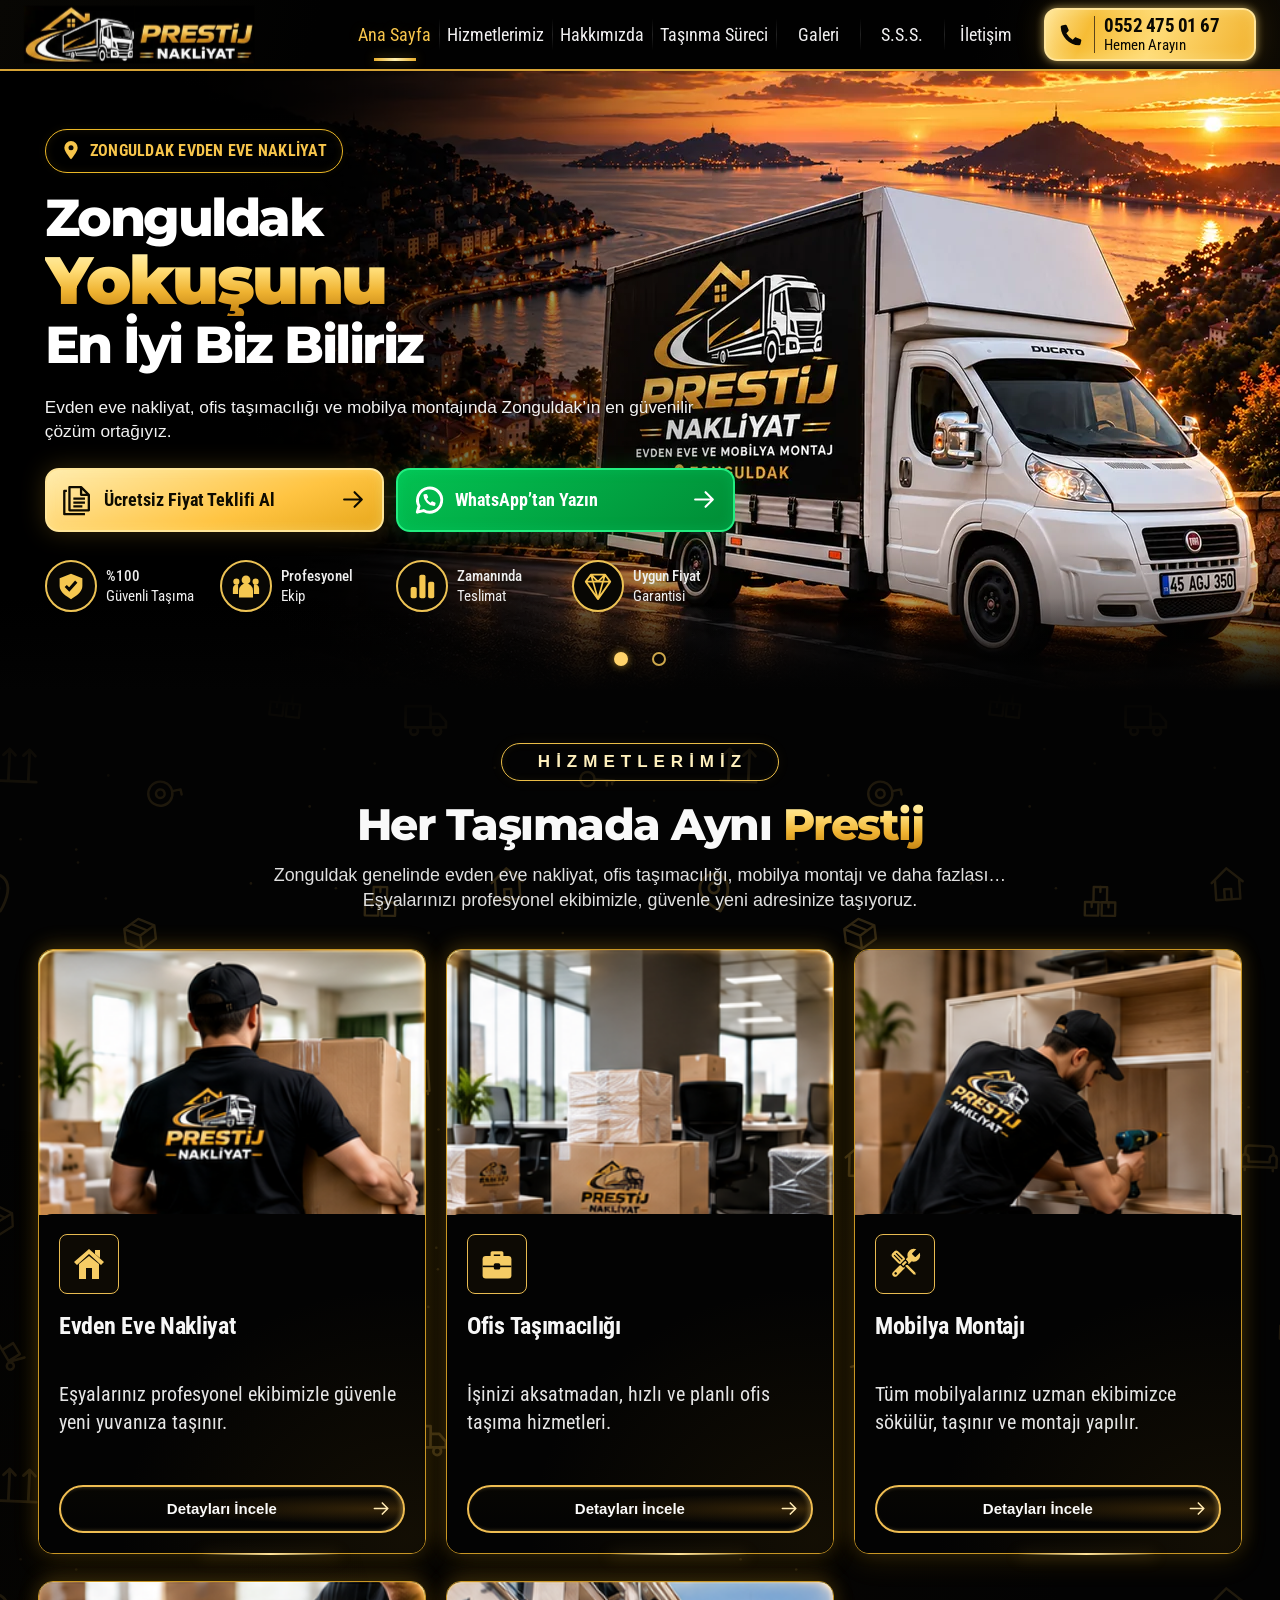
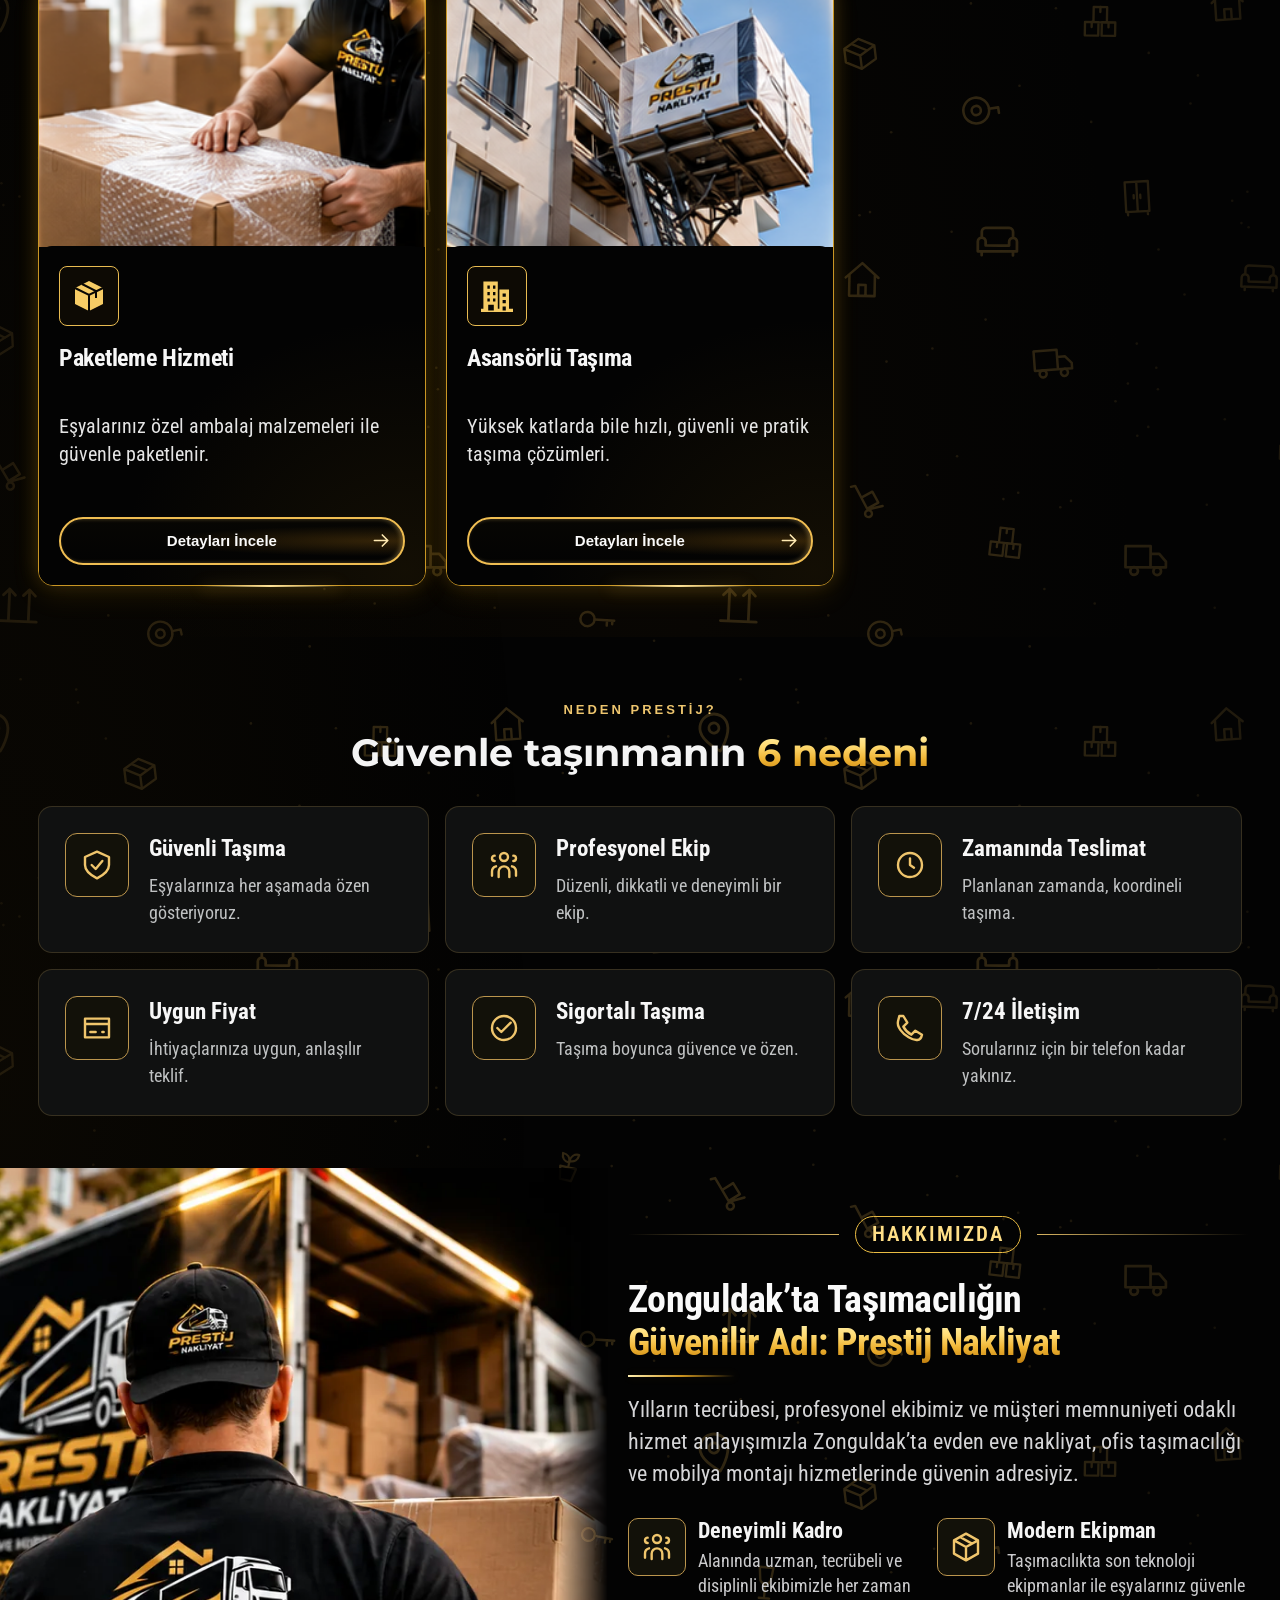
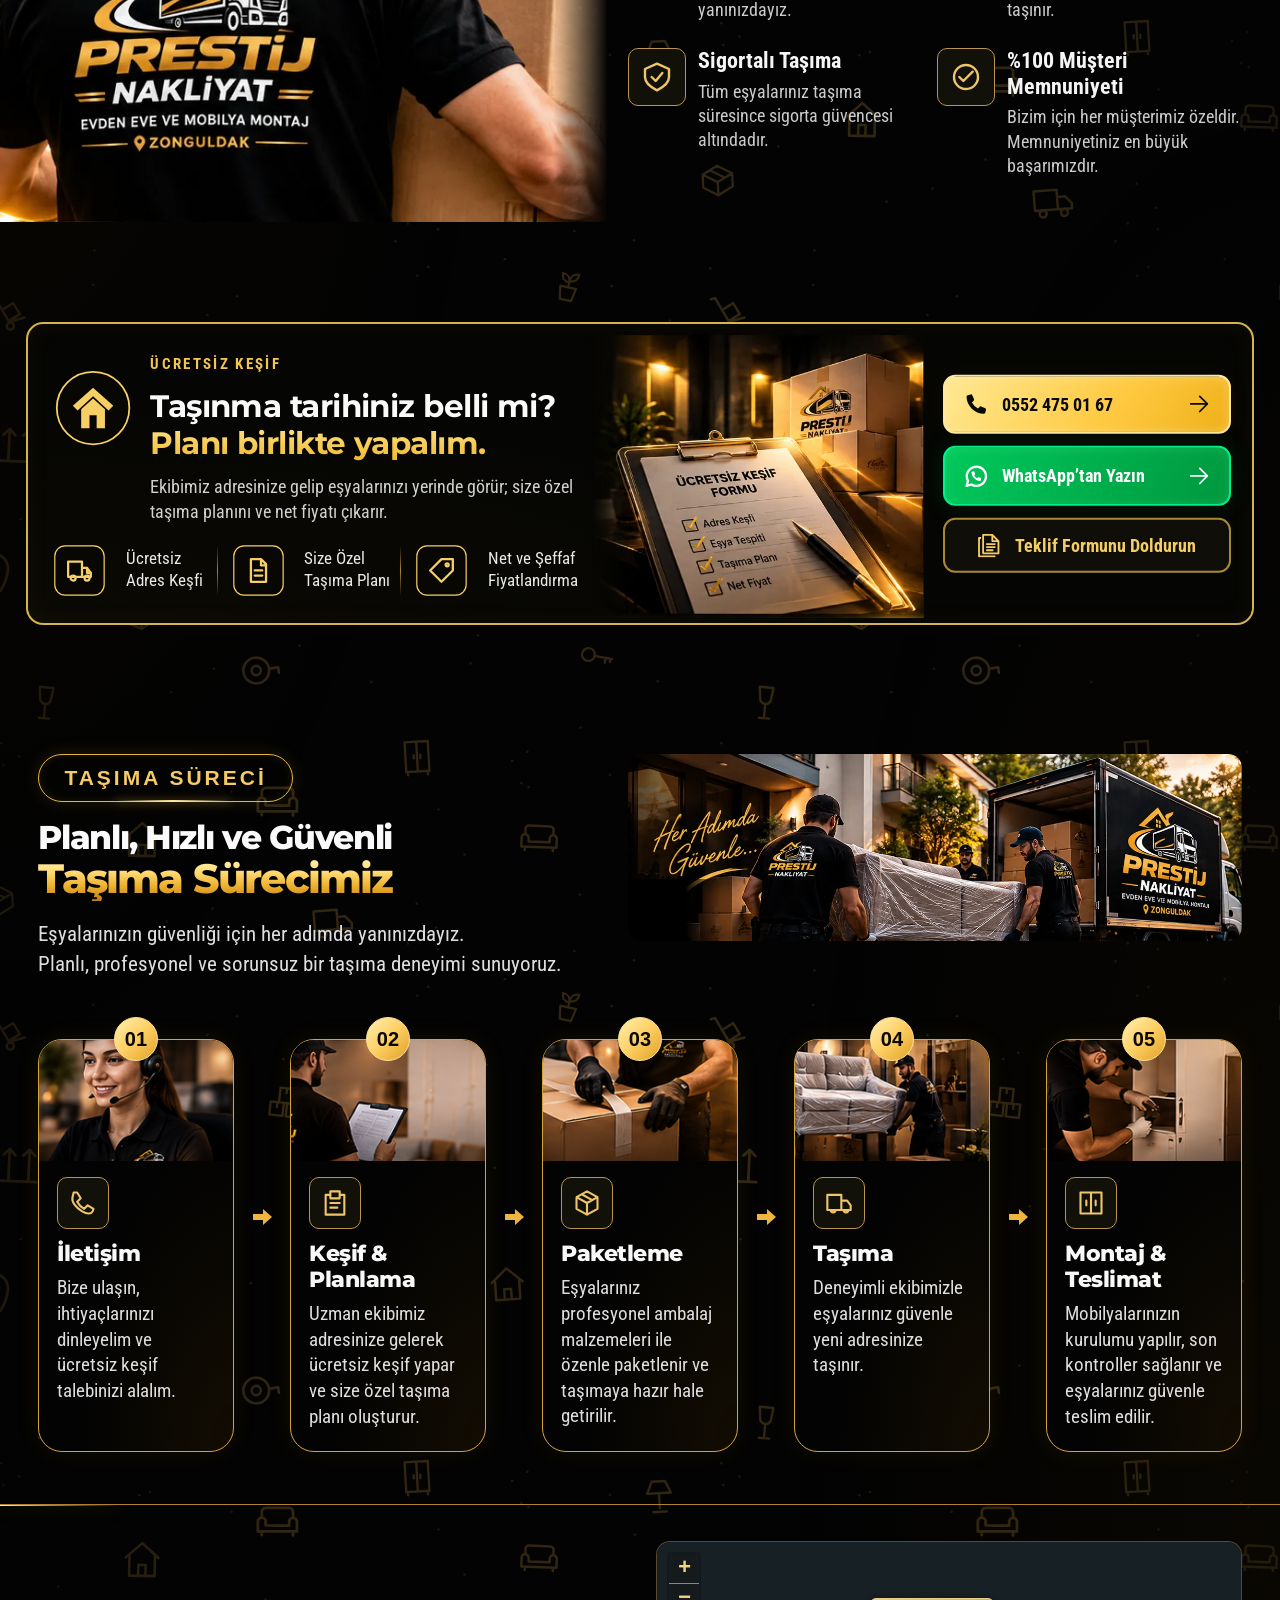
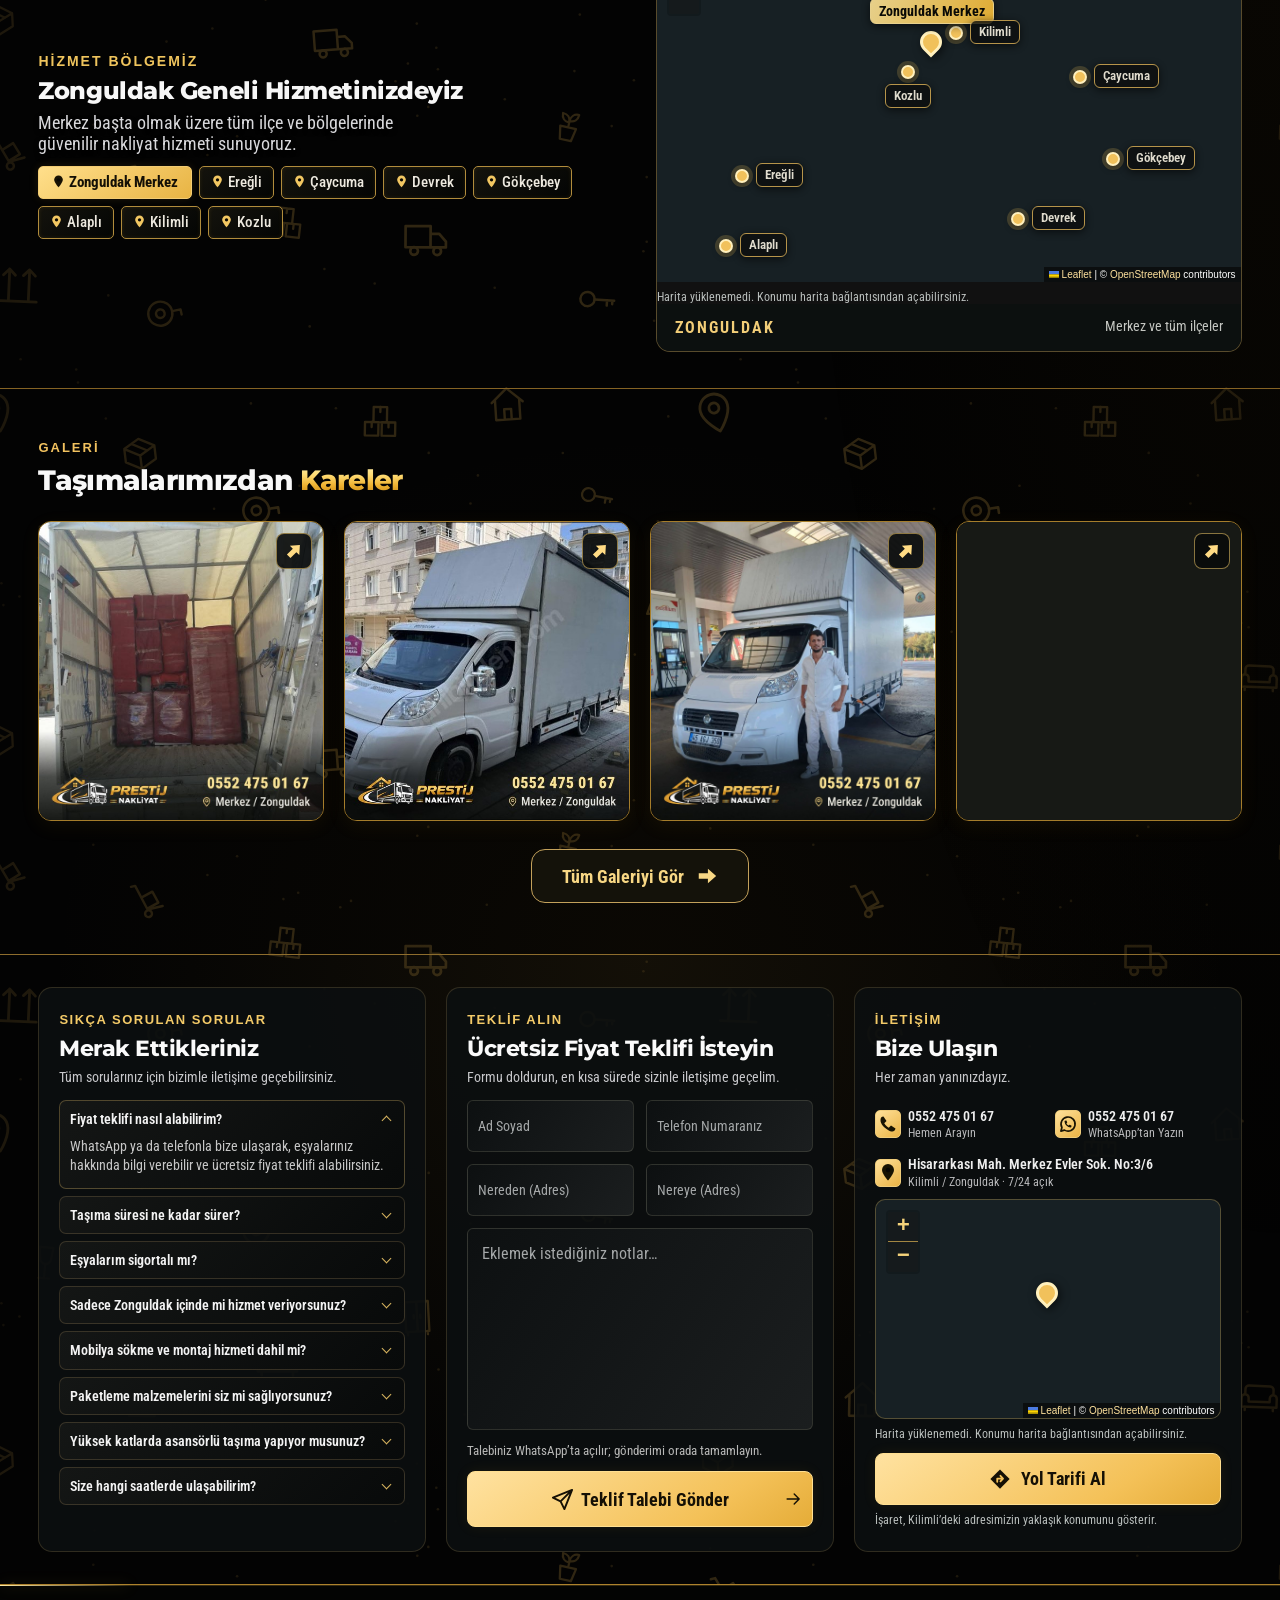
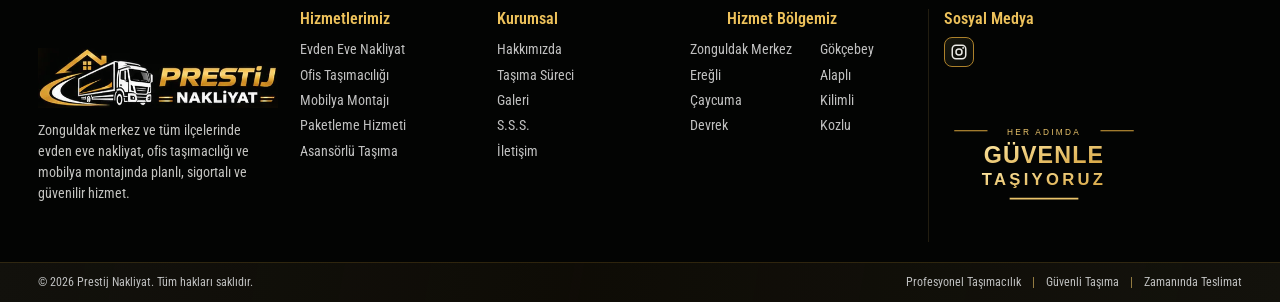
==== index.html @ 707934fb "Complete image license metadata for gallery photos Search Console "Resim meta verisi" flagged all 4 " ====
<!doctype html>
<html lang="tr">
<head>
  <meta charset="UTF-8">
  <meta name="viewport" content="width=device-width, initial-scale=1">
  <meta name="theme-color" content="#030303">
  <!-- seo:start (tools/build_districts.py üretir) -->
  <title>Zonguldak Evden Eve Nakliyat | Prestij Nakliyat</title>
  <meta name="description" content="Zonguldak evden eve nakliyat: Merkez, Ereğli, Çaycuma, Devrek, Alaplı, Kilimli, Kozlu ve Gökçebey’de paketlemeli, sigortalı, asansörlü taşıma. Ücretsiz keşif: 0552 475 01 67.">
  <meta name="robots" content="index, follow, max-image-preview:large">
  <link rel="canonical" href="https://prestijevdenevenakliyat.com/">
  <meta name="geo.region" content="TR-67">
  <meta name="geo.placename" content="Zonguldak">
  <meta property="og:type" content="website">
  <meta property="og:locale" content="tr_TR">
  <meta property="og:site_name" content="Prestij Nakliyat">
  <meta property="og:title" content="Zonguldak Evden Eve Nakliyat | Prestij Nakliyat">
  <meta property="og:description" content="Zonguldak evden eve nakliyat: Merkez, Ereğli, Çaycuma, Devrek, Alaplı, Kilimli, Kozlu ve Gökçebey’de paketlemeli, sigortalı, asansörlü taşıma. Ücretsiz keşif: 0552 475 01 67.">
  <meta property="og:url" content="https://prestijevdenevenakliyat.com/">
  <meta property="og:image" content="https://prestijevdenevenakliyat.com/assets/og-image.jpg">
  <meta property="og:image:width" content="1200">
  <meta property="og:image:height" content="630">
  <meta property="og:image:alt" content="Prestij Nakliyat kaplamalı beyaz Fiat Ducato nakliye aracı, Zonguldak sahil yolunda">
  <meta name="twitter:card" content="summary_large_image">
  <meta name="twitter:title" content="Zonguldak Evden Eve Nakliyat | Prestij Nakliyat">
  <meta name="twitter:description" content="Zonguldak evden eve nakliyat: Merkez, Ereğli, Çaycuma, Devrek, Alaplı, Kilimli, Kozlu ve Gökçebey’de paketlemeli, sigortalı, asansörlü taşıma. Ücretsiz keşif: 0552 475 01 67.">
  <meta name="twitter:image" content="https://prestijevdenevenakliyat.com/assets/og-image.jpg">
  <link rel="icon" href="favicon.ico?v=20260927-7" sizes="16x16 32x32 48x48">
  <link rel="icon" href="assets/favicon-16x16.png?v=20260927-7" type="image/png" sizes="16x16">
  <link rel="icon" href="assets/favicon-32x32.png?v=20260927-7" type="image/png" sizes="32x32">
  <link rel="icon" href="assets/favicon-48x48.png?v=20260927-7" type="image/png" sizes="48x48">
  <link rel="icon" href="favicon.png?v=20260927-7" type="image/png" sizes="512x512">
  <link rel="apple-touch-icon" href="assets/apple-touch-icon.png?v=20260927-7" sizes="180x180">
  <script type="application/ld+json">{"@context":"https://schema.org","@graph":[{"@type":"MovingCompany","@id":"https://prestijevdenevenakliyat.com/#firma","name":"Prestij Nakliyat","alternateName":["Prestij Evden Eve Nakliyat","Prestij Nakliyat Zonguldak"],"url":"https://prestijevdenevenakliyat.com/","logo":{"@type":"ImageObject","url":"https://prestijevdenevenakliyat.com/assets/logo.png","width":600,"height":600},"image":"https://prestijevdenevenakliyat.com/assets/og-image.jpg","description":"Zonguldak merkez ve tüm ilçelerinde evden eve nakliyat, ofis taşımacılığı, paketleme, mobilya montajı ve asansörlü taşıma hizmeti veren nakliyat firması.","slogan":"Her adımda güvenle taşıyoruz","telephone":"+90-552-475-01-67","address":{"@type":"PostalAddress","streetAddress":"Hisararkası Mah. Merkez Evler Sok. No:3/6","addressLocality":"Kilimli","addressRegion":"Zonguldak","addressCountry":"TR"},"hasMap":"https://www.google.com/maps/search/?api=1&query=Hisararkas%C4%B1+Mah.+Merkez+Evler+Sok.+No%3A3%2F6+Kilimli+Zonguldak","openingHoursSpecification":[{"@type":"OpeningHoursSpecification","dayOfWeek":["Monday","Tuesday","Wednesday","Thursday","Friday","Saturday","Sunday"],"opens":"00:00","closes":"23:59"}],"areaServed":[{"@type":"AdministrativeArea","name":"Zonguldak"},{"@type":"City","name":"Karadeniz Ereğli, Zonguldak","url":"https://prestijevdenevenakliyat.com/eregli-evden-eve-nakliyat.html"},{"@type":"City","name":"Kozlu, Zonguldak","url":"https://prestijevdenevenakliyat.com/kozlu-evden-eve-nakliyat.html"},{"@type":"City","name":"Kilimli, Zonguldak","url":"https://prestijevdenevenakliyat.com/kilimli-evden-eve-nakliyat.html"},{"@type":"City","name":"Çaycuma, Zonguldak","url":"https://prestijevdenevenakliyat.com/caycuma-evden-eve-nakliyat.html"},{"@type":"City","name":"Devrek, Zonguldak","url":"https://prestijevdenevenakliyat.com/devrek-evden-eve-nakliyat.html"},{"@type":"City","name":"Gökçebey, Zonguldak","url":"https://prestijevdenevenakliyat.com/gokcebey-evden-eve-nakliyat.html"},{"@type":"City","name":"Alaplı, Zonguldak","url":"https://prestijevdenevenakliyat.com/alapli-evden-eve-nakliyat.html"}],"contactPoint":{"@type":"ContactPoint","telephone":"+90-552-475-01-67","contactType":"customer service","areaServed":"TR","availableLanguage":"Turkish","hoursAvailable":{"@type":"OpeningHoursSpecification","dayOfWeek":["Monday","Tuesday","Wednesday","Thursday","Friday","Saturday","Sunday"],"opens":"00:00","closes":"23:59"}},"knowsAbout":["Evden eve nakliyat","Ofis taşımacılığı","Mobilya montajı","Eşya paketleme","Asansörlü taşıma"],"hasOfferCatalog":{"@type":"OfferCatalog","name":"Nakliyat hizmetleri","itemListElement":[{"@type":"Offer","itemOffered":{"@type":"Service","name":"Evden Eve Nakliyat","description":"Eşyalarınız profesyonel ekibimizle güvenle yeni yuvanıza taşınır."}},{"@type":"Offer","itemOffered":{"@type":"Service","name":"Ofis Taşımacılığı","description":"İşinizi aksatmadan, hızlı ve planlı ofis taşıma hizmetleri."}},{"@type":"Offer","itemOffered":{"@type":"Service","name":"Mobilya Montajı","description":"Tüm mobilyalarınız uzman ekibimizce sökülür, taşınır ve montajı yapılır."}},{"@type":"Offer","itemOffered":{"@type":"Service","name":"Paketleme Hizmeti","description":"Eşyalarınız özel ambalaj malzemeleri ile güvenle paketlenir."}},{"@type":"Offer","itemOffered":{"@type":"Service","name":"Asansörlü Taşıma","description":"Yüksek katlarda bile hızlı, güvenli ve pratik taşıma çözümleri."}}]}},{"@type":"WebSite","@id":"https://prestijevdenevenakliyat.com/#site","url":"https://prestijevdenevenakliyat.com/","name":"Prestij Nakliyat","inLanguage":"tr-TR","publisher":{"@id":"https://prestijevdenevenakliyat.com/#firma"}},{"@type":"WebPage","@id":"https://prestijevdenevenakliyat.com/#sayfa","url":"https://prestijevdenevenakliyat.com/","name":"Zonguldak Evden Eve Nakliyat | Prestij Nakliyat","description":"Zonguldak evden eve nakliyat: Merkez, Ereğli, Çaycuma, Devrek, Alaplı, Kilimli, Kozlu ve Gökçebey’de paketlemeli, sigortalı, asansörlü taşıma. Ücretsiz keşif: 0552 475 01 67.","inLanguage":"tr-TR","isPartOf":{"@id":"https://prestijevdenevenakliyat.com/#site"},"about":{"@id":"https://prestijevdenevenakliyat.com/#firma"},"primaryImageOfPage":"https://prestijevdenevenakliyat.com/assets/og-image.jpg"},{"@type":"FAQPage","@id":"https://prestijevdenevenakliyat.com/#sss","mainEntity":[{"@type":"Question","name":"Fiyat teklifi nasıl alabilirim?","acceptedAnswer":{"@type":"Answer","text":"WhatsApp ya da telefonla bize ulaşarak, eşyalarınız hakkında bilgi verebilir ve ücretsiz fiyat teklifi alabilirsiniz."}},{"@type":"Question","name":"Taşıma süresi ne kadar sürer?","acceptedAnswer":{"@type":"Answer","text":"Taşıma süresi eşya miktarına, adresler arasındaki mesafeye ve bina koşullarına göre değişir. Keşif ve planlama sırasında size uygun taşıma takvimini birlikte belirleriz."}},{"@type":"Question","name":"Eşyalarım sigortalı mı?","acceptedAnswer":{"@type":"Answer","text":"Eşyalarınız taşıma süresince sigorta güvencesi altındadır. Taşınmadan önce sigorta kapsamı ve koşulları hakkında ekibimizden ayrıntılı bilgi alabilirsiniz."}},{"@type":"Question","name":"Sadece Zonguldak içinde mi hizmet veriyorsunuz?","acceptedAnswer":{"@type":"Answer","text":"Zonguldak genelindeki taşıma talepleriniz için hizmet veriyoruz. Farklı bir güzergâh planlıyorsanız uygunluk ve fiyat teklifi için bizimle iletişime geçebilirsiniz."}},{"@type":"Question","name":"Mobilya sökme ve montaj hizmeti dahil mi?","acceptedAnswer":{"@type":"Answer","text":"Mobilya sökme ve montaj hizmetimiz bulunmaktadır. Taşınacak mobilyaları paylaşarak teklifinize dahil edilecek işlemleri ekibimizle netleştirebilirsiniz."}},{"@type":"Question","name":"Paketleme malzemelerini siz mi sağlıyorsunuz?","acceptedAnswer":{"@type":"Answer","text":"Paketleme hizmetimizde eşyalarınız özel ambalaj malzemeleriyle korunarak paketlenir. Paketlenecek eşyaları ve hassas parçaları keşif sırasında birlikte belirleriz."}},{"@type":"Question","name":"Yüksek katlarda asansörlü taşıma yapıyor musunuz?","acceptedAnswer":{"@type":"Answer","text":"Yüksek katlar için asansörlü taşıma hizmetimiz bulunmaktadır. Adresinize uygunluğunu değerlendirebilmemiz için kat bilgisini ve bina çevresini bizimle paylaşmanız yeterlidir."}},{"@type":"Question","name":"Size hangi saatlerde ulaşabilirim?","acceptedAnswer":{"@type":"Answer","text":"Bize 7/24 telefonla veya WhatsApp üzerinden ulaşabilirsiniz. Talebinizi ilettiğinizde ekibimiz en kısa sürede sizinle iletişime geçer."}}]}]}</script>
  <!-- seo:end -->
  <link rel="preload" href="assets/fonts/roboto-condensed-variable.woff2" as="font" type="font/woff2" crossorigin>
  <link rel="preload" href="assets/fonts/montserrat-variable.woff2" as="font" type="font/woff2" crossorigin>
  <link rel="stylesheet" href="site.css?v=20260928-1">
  <link rel="preload" as="image" href="assets/opt/hero-coast-fiat-1280.webp" imagesrcset="assets/opt/hero-coast-fiat-960.webp 960w, assets/opt/hero-coast-fiat-1280.webp 1280w, assets/opt/hero-coast-fiat-1672.webp 1672w" imagesizes="(max-width: 650px) 176vw, 100vw" fetchpriority="high">
  <script src="script.js?v=20260928-1" defer></script>
  <script src="reveal.js?v=20260928-1" defer></script>
  <script src="hero.js?v=20260928-1" defer></script>
  <script src="services.js?v=20260928-1" defer></script>
  <script src="contact.js?v=20260928-1" defer></script>
  <script src="gallery.js?v=20260928-1" defer></script>
  <script src="maps.js?v=20260928-1" defer></script>
</head>
<body id="ana-sayfa">
  <header class="site-header">
    <div class="header-inner">
      <a class="brand" href="#ana-sayfa" aria-label="Prestij Nakliyat ana sayfa">
        <svg viewBox="55 447 433 108" role="img" aria-labelledby="brand-title">
          <title id="brand-title">Prestij Nakliyat</title>
          <defs>
            <clipPath id="brand-clip-emblem"><rect x="55" y="447" width="208" height="108"/></clipPath>
            <clipPath id="brand-clip-all"><rect x="55" y="447" width="433" height="108"/></clipPath>
            <clipPath id="brand-clip-word"><rect x="263" y="447" width="225" height="108"/></clipPath>
            <mask id="brand-shine-mask" maskUnits="userSpaceOnUse" x="55" y="447" width="433" height="108"><image href="assets/opt/header-reference-29-440.webp" x="29" y="440" width="485" height="122"/></mask>
            <filter id="brand-glow-blur" filterUnits="userSpaceOnUse" x="35" y="430" width="473" height="142"><feGaussianBlur stdDeviation="3.5"/></filter>
            <linearGradient id="brand-shine-fill" x1="0" y1="0" x2="1" y2=".35"><stop offset="0" stop-color="#fff7d6" stop-opacity="0"/><stop offset=".5" stop-color="#fff7d6" stop-opacity=".9"/><stop offset="1" stop-color="#fff7d6" stop-opacity="0"/></linearGradient>
          </defs>
          <g class="brand-emblem"><g class="brand-emblem-motion"><image href="assets/opt/header-reference-29-440.webp" x="29" y="440" width="485" height="122" clip-path="url(#brand-clip-emblem)"/></g></g>
          <g class="brand-word"><image href="assets/opt/header-reference-29-440.webp" x="29" y="440" width="485" height="122" clip-path="url(#brand-clip-word)"/></g>
          <g class="brand-glow"><g filter="url(#brand-glow-blur)"><image href="assets/opt/header-reference-29-440.webp" x="29" y="440" width="485" height="122" clip-path="url(#brand-clip-all)"/></g><image href="assets/opt/header-reference-29-440.webp" x="29" y="440" width="485" height="122" clip-path="url(#brand-clip-all)"/></g>
          <g mask="url(#brand-shine-mask)"><rect class="brand-shine brand-shine--intro" x="-45" y="447" width="90" height="108" fill="url(#brand-shine-fill)"/><rect class="brand-shine brand-shine--tap" x="-45" y="447" width="90" height="108" fill="url(#brand-shine-fill)"/></g>
        </svg>
      </a>
      <button class="menu-toggle" type="button" aria-label="Menüyü aç" aria-expanded="false" aria-controls="primary-menu"><span></span><span></span><span></span></button>
      <nav id="primary-menu" class="navigation" aria-label="Ana menü">
        <a class="nav-link is-active" href="#ana-sayfa" aria-current="page">Ana Sayfa</a>
        <a class="nav-link" href="#hizmetlerimiz">Hizmetlerimiz</a>
        <a class="nav-link" href="#hakkimizda">Hakkımızda</a>
        <a class="nav-link" href="#tasinma-sureci">Taşınma Süreci</a>
        <a class="nav-link" href="#galeri">Galeri</a>
        <a class="nav-link" href="#sss">S.S.S.</a>
        <a class="nav-link" href="#iletisim">İletişim</a>
      </nav>
      <a class="call-button" href="tel:+905524750167" aria-label="0552 475 01 67 numarasını hemen arayın">
        <svg viewBox="0 0 24 24" aria-hidden="true"><path d="M6.6 2.5c.6-.2 1.2.1 1.5.7l1.7 4c.2.5.1 1-.3 1.4l-1.8 1.8a16 16 0 0 0 5.9 5.9l1.8-1.8c.4-.4.9-.5 1.4-.3l4 1.7c.6.3.9.9.7 1.5l-.7 3a1.5 1.5 0 0 1-1.5 1.1A17.9 17.9 0 0 1 2.5 4.7c0-.7.5-1.3 1.1-1.5z"/></svg>
        <span class="call-copy"><strong>0552 475 01 67</strong><span>Hemen Arayın</span></span>
      </a>
    </div>
  </header>
  <main id="site-content" aria-label="Sayfa içeriği">
    <svg class="icon-library" xmlns="http://www.w3.org/2000/svg" aria-hidden="true">
      <symbol id="icon-pin" viewBox="0 0 24 24"><path d="M12 22s8-9.1 8-14A8 8 0 0 0 4 8c0 4.9 8 14 8 14Z" fill="currentColor"/><circle cx="12" cy="8" r="3" fill="#080704"/></symbol>
      <symbol id="icon-arrow" viewBox="0 0 24 24"><path d="M3 12h17m-7-7 7 7-7 7" fill="none" stroke="currentColor" stroke-width="2" stroke-linecap="round" stroke-linejoin="round"/></symbol>
      <symbol id="icon-quote" viewBox="0 0 24 24"><path d="M14 2H5v18h15V8Zm0 0v6h6M8 11h9M8 14h9M8 17h7M3 5H1v18h16" fill="none" stroke="currentColor" stroke-width="1.8" stroke-linejoin="round"/></symbol>
      <symbol id="icon-whatsapp" viewBox="0 0 32 32"><path d="M5.2 22.2 3.4 28.6l6.4-1.7A12.5 12.5 0 1 0 5.2 22.2Z" fill="none" stroke="currentColor" stroke-width="3" stroke-linejoin="round"/><path transform="translate(16 16) scale(.66) translate(-12 -12)" d="M6.6 2.5c.6-.2 1.2.1 1.5.7l1.7 4c.2.5.1 1-.3 1.4l-1.8 1.8a16 16 0 0 0 5.9 5.9l1.8-1.8c.4-.4.9-.5 1.4-.3l4 1.7c.6.3.9.9.7 1.5l-.7 3a1.5 1.5 0 0 1-1.5 1.1A17.9 17.9 0 0 1 2.5 4.7c0-.7.5-1.3 1.1-1.5z" fill="currentColor"/></symbol>
      <symbol id="icon-shield" viewBox="0 0 32 32"><path d="M16 2 29 7v9c0 7-8 12-13 15C11 28 3 23 3 16V7Z" fill="currentColor"/><path d="m10 16 4 4 8-9" fill="none" stroke="#080704" stroke-width="3.5"/></symbol>
      <symbol id="icon-team" viewBox="0 0 32 32"><circle cx="16" cy="9" r="5" fill="currentColor"/><circle cx="5" cy="11" r="3.5" fill="currentColor"/><circle cx="27" cy="11" r="3.5" fill="currentColor"/><path d="M8 29v-8a8 8 0 0 1 16 0v8ZM1 25v-6a5 5 0 0 1 6-5v11Zm24 0V14a5 5 0 0 1 6 5v6Z" fill="currentColor"/></symbol>
      <symbol id="icon-bars" viewBox="0 0 32 32"><rect x="3" y="17" width="7" height="13" rx="2" fill="currentColor"/><rect x="13" y="3" width="7" height="27" rx="2" fill="currentColor"/><rect x="23" y="11" width="7" height="19" rx="2" fill="currentColor"/></symbol>
      <symbol id="icon-diamond" viewBox="0 0 32 32"><path d="m2 11 6-8h16l6 8-14 20Zm0 0h28M8 3l8 28L24 3M8 3l8 8 8-8" fill="none" stroke="currentColor" stroke-width="2" stroke-linejoin="round"/></symbol>
      <symbol id="icon-home" viewBox="0 0 32 32"><path d="m1 14 15-13 15 13-3 3L16 6 4 17Zm5 2L16 8l10 8v15h-7V20h-6v11H6ZM22 2h5v8l-5-4Z" fill="currentColor"/></symbol>
      <symbol id="icon-box" viewBox="0 0 32 32"><path d="m16 1 14 7v16l-14 7-14-7V8Z" fill="currentColor"/><path d="m2 8 14 7 14-7M16 15v16M9 4l14 7v7" fill="none" stroke="#080704" stroke-width="2"/></symbol>
    </svg>
    <section class="hero" aria-label="Prestij Nakliyat tanıtımı" aria-roledescription="slayt gösterisi">
      <div class="hero-slides">
        <div class="hero-slide is-current" id="hero-slide-1" role="group" aria-roledescription="slayt" aria-label="1 / 2 — Zonguldak yokuşunu en iyi biz biliriz">
          <img class="hero-image" src="assets/opt/hero-coast-fiat-1280.webp" srcset="assets/opt/hero-coast-fiat-960.webp 960w, assets/opt/hero-coast-fiat-1280.webp 1280w, assets/opt/hero-coast-fiat-1672.webp 1672w" sizes="(max-width: 650px) 176vw, 100vw" alt="Gün batımında sahil yolunda, kasası siyah ve altın Prestij Nakliyat tasarımıyla kaplanmış beyaz Fiat Ducato kamyonet" fetchpriority="high" width="1672" height="941">
          <div class="hero-shade" aria-hidden="true"></div>
          <div class="hero-copy">

            <p class="hero-eyebrow"><svg aria-hidden="true"><use href="#icon-pin"/></svg>ZONGULDAK EVDEN EVE NAKLİYAT</p>
            <h1 class="hero-title"><span>Zonguldak</span><span class="gold-text hero-title-emphasis">Yokuşunu</span><span>En İyi Biz Biliriz</span></h1>
            <p class="hero-description">Evden eve nakliyat, ofis taşımacılığı ve mobilya montajında<br class="desktop-break"> Zonguldak’ın en güvenilir çözüm ortağıyız.</p>
            <div class="hero-actions">
              <a class="hero-button hero-button--gold" href="tel:+905524750167"><svg aria-hidden="true"><use href="#icon-quote"/></svg><span>Ücretsiz Fiyat Teklifi Al</span><svg class="button-arrow" aria-hidden="true"><use href="#icon-arrow"/></svg></a>
              <a class="hero-button hero-button--green" href="https://wa.me/905524750167" target="_blank" rel="noopener noreferrer"><svg aria-hidden="true"><use href="#icon-whatsapp"/></svg><span>WhatsApp’tan Yazın</span><svg class="button-arrow" aria-hidden="true"><use href="#icon-arrow"/></svg></a>
            </div>
            <ul class="hero-benefits hero-benefits--compact">
              <li><span class="benefit-icon"><svg aria-hidden="true"><use href="#icon-shield"/></svg></span><span><strong>%100</strong>Güvenli Taşıma</span></li>
              <li><span class="benefit-icon"><svg aria-hidden="true"><use href="#icon-team"/></svg></span><span><strong>Profesyonel</strong>Ekip</span></li>
              <li><span class="benefit-icon"><svg aria-hidden="true"><use href="#icon-bars"/></svg></span><span><strong>Zamanında</strong>Teslimat</span></li>
              <li><span class="benefit-icon"><svg aria-hidden="true"><use href="#icon-diamond"/></svg></span><span><strong>Uygun Fiyat</strong>Garantisi</span></li>
            </ul>
          </div>
        </div>
        <div class="hero-slide" id="hero-slide-2" aria-hidden="true" inert role="group" aria-roledescription="slayt" aria-label="2 / 2 — Taşınmanızı bugün planlayın">
          <img class="hero-image" src="assets/opt/hero-coast-fiat-1280.webp" srcset="assets/opt/hero-coast-fiat-960.webp 960w, assets/opt/hero-coast-fiat-1280.webp 1280w, assets/opt/hero-coast-fiat-1672.webp 1672w" sizes="(max-width: 650px) 176vw, 100vw" alt="Gün batımında sahil yolunda, kasası siyah ve altın Prestij Nakliyat tasarımıyla kaplanmış beyaz Fiat Ducato kamyonet" width="1672" height="941">
          <div class="hero-shade" aria-hidden="true"></div>
          <div class="hero-copy">

            <p class="hero-eyebrow"><svg aria-hidden="true"><use href="#icon-pin"/></svg>ZONGULDAK’TA GÜVENLİ TAŞIMACILIK</p>
            <h2 class="hero-title"><span>Taşınmanızı</span><span class="gold-text hero-title-emphasis">Bugün</span><span>Planlayın</span></h2>
            <p class="hero-description">Taşınma planınızı profesyonel ekibimizle birlikte hazırlayın.<br class="desktop-break"> Eşyalarınız emin ellerde, yeni yuvanız sizi bekliyor.</p>
            <div class="hero-actions">
              <a class="hero-button hero-button--gold" href="tel:+905524750167"><svg aria-hidden="true"><use href="#icon-quote"/></svg><span>Ücretsiz Fiyat Teklifi Al</span><svg class="button-arrow" aria-hidden="true"><use href="#icon-arrow"/></svg></a>
              <a class="hero-button hero-button--green" href="https://wa.me/905524750167" target="_blank" rel="noopener noreferrer"><svg aria-hidden="true"><use href="#icon-whatsapp"/></svg><span>WhatsApp’tan Yazın</span><svg class="button-arrow" aria-hidden="true"><use href="#icon-arrow"/></svg></a>
            </div>
            <ul class="hero-benefits hero-benefits--compact">
              <li><span class="benefit-icon"><svg aria-hidden="true"><use href="#icon-shield"/></svg></span><span><strong>Hızlı Dönüş</strong>Aynı Gün Teklif</span></li>
              <li><span class="benefit-icon"><svg aria-hidden="true"><use href="#icon-team"/></svg></span><span><strong>Ücretsiz</strong>Keşif</span></li>
              <li><span class="benefit-icon"><svg aria-hidden="true"><use href="#icon-bars"/></svg></span><span><strong>Sigortalı</strong>Taşıma</span></li>
              <li><span class="benefit-icon"><svg aria-hidden="true"><use href="#icon-diamond"/></svg></span><span><strong>7/24</strong>İletişim</span></li>
            </ul>
          </div>
        </div>
      </div>
      <div class="hero-controls" role="group" aria-label="Slayt seçimi">
        <button class="hero-dot is-selected" type="button" data-slide="0" aria-controls="hero-slide-1" aria-label="1. slayt" aria-current="true"></button>
        <button class="hero-dot" type="button" data-slide="1" aria-controls="hero-slide-2" aria-label="2. slayt"></button>
      </div>
    </section>
    <section class="services" id="hizmetlerimiz" aria-labelledby="services-title">
      <header class="services-heading">
        <p class="section-eyebrow"><span>HİZMETLERİMİZ</span></p>
        <h2 id="services-title">Her Taşımada Aynı <span class="gold-text">Prestij</span></h2>
        <p class="services-intro">Zonguldak genelinde evden eve nakliyat, ofis taşımacılığı, mobilya montajı ve daha fazlası…<br>Eşyalarınızı profesyonel ekibimizle, güvenle yeni adresinize taşıyoruz.</p>
      </header>
      <svg class="icon-library" xmlns="http://www.w3.org/2000/svg" aria-hidden="true">
        <symbol id="icon-office" viewBox="0 0 40 40"><path d="M14 10V6h12v4" fill="none" stroke="currentColor" stroke-width="4" stroke-linejoin="round"/><rect x="2" y="10" width="36" height="28" rx="4" fill="currentColor"/><path d="M2 23h36" stroke="#080704" stroke-width="2"/><rect x="16" y="19" width="8" height="8" rx="2" fill="#080704"/></symbol>
        <symbol id="icon-tools" viewBox="0 0 40 40"><g transform="rotate(45 20 20)"><circle cx="20" cy="4.5" r="8" fill="currentColor"/><rect x="16.8" y="-4.5" width="6.4" height="9.5" rx="1" fill="#080704"/><rect x="16.5" y="9" width="7" height="32" rx="3.5" fill="currentColor"/><circle cx="20" cy="36.5" r="1.6" fill="#080704"/></g><g transform="rotate(-45 20 20)" stroke="#080704" stroke-width="1.6"><rect x="14" y="-1.5" width="12" height="19" rx="4.5" fill="currentColor"/><rect x="16" y="16.5" width="8" height="5" rx="1.2" fill="currentColor"/><path d="M17.6 21h4.8v16l-2.4 3.5-2.4-3.5Z" fill="currentColor"/><path d="M18.2 2.5v11M21.8 2.5v11" fill="none"/></g></symbol>
        <symbol id="icon-building" viewBox="0 0 40 40"><path d="M3 2h18v36H3Zm20 10h12v26H23ZM0 36h40v4H0Z" fill="currentColor"/><path d="M8 7h3v4H8Zm7 0h3v4h-3ZM8 15h3v4H8Zm7 0h3v4h-3ZM8 23h3v4H8Zm7 0h3v4h-3ZM9 31h7v7H9Zm18-14h4v4h-4Zm0 8h4v4h-4Zm0 8h4v5h-4Z" fill="#080704"/></symbol>
      </svg>
      <div class="service-grid">
        <article class="service-card">
          <svg class="service-photo" viewBox="44 314 307 211" preserveAspectRatio="xMidYMid slice" role="img" aria-label="Prestij üniformalı çalışan evde taşıma kolisi taşıyor"><image href="assets/opt/services-reference-25-301.webp" x="25" y="301" width="345" height="237"/></svg>
          <div class="service-body">
            <span class="service-icon"><svg aria-hidden="true"><use href="#icon-home"/></svg></span>
            <h3>Evden Eve Nakliyat</h3>
            <p>Eşyalarınız profesyonel ekibimizle güvenle yeni yuvanıza taşınır.</p>
            <button class="service-details" type="button" data-service="home" aria-haspopup="dialog" aria-label="Evden Eve Nakliyat detaylarını incele">Detayları İncele<svg aria-hidden="true"><use href="#icon-arrow"/></svg></button>
          </div>
        </article>
        <article class="service-card">
          <svg class="service-photo" viewBox="368 314 303 211" preserveAspectRatio="xMidYMid slice" role="img" aria-label="Ofiste taşınmaya hazırlanmış Prestij kolileri ve paketlenmiş mobilyalar"><image href="assets/opt/services-reference-349-301.webp" x="349" y="301" width="341" height="237"/></svg>
          <div class="service-body">
            <span class="service-icon"><svg aria-hidden="true"><use href="#icon-office"/></svg></span>
            <h3>Ofis Taşımacılığı</h3>
            <p>İşinizi aksatmadan, hızlı ve planlı ofis taşıma hizmetleri.</p>
            <button class="service-details" type="button" data-service="office" aria-haspopup="dialog" aria-label="Ofis Taşımacılığı detaylarını incele">Detayları İncele<svg aria-hidden="true"><use href="#icon-arrow"/></svg></button>
          </div>
        </article>
        <article class="service-card">
          <svg class="service-photo" viewBox="688 314 300 211" preserveAspectRatio="xMidYMid slice" role="img" aria-label="Prestij çalışanı ahşap dolabın montajını yapıyor"><image href="assets/opt/services-reference-670-301.webp" x="670" y="301" width="336" height="237"/></svg>
          <div class="service-body">
            <span class="service-icon"><svg aria-hidden="true"><use href="#icon-tools"/></svg></span>
            <h3>Mobilya Montajı</h3>
            <p>Tüm mobilyalarınız uzman ekibimizce sökülür, taşınır ve montajı yapılır.</p>
            <button class="service-details" type="button" data-service="furniture" aria-haspopup="dialog" aria-label="Mobilya Montajı detaylarını incele">Detayları İncele<svg aria-hidden="true"><use href="#icon-arrow"/></svg></button>
          </div>
        </article>
        <article class="service-card">
          <svg class="service-photo" viewBox="1005 314 303 211" preserveAspectRatio="xMidYMid slice" role="img" aria-label="Bir koli koruyucu balonlu ambalajla paketleniyor"><image href="assets/opt/services-reference-986-301.webp" x="986" y="301" width="341" height="237"/></svg>
          <div class="service-body">
            <span class="service-icon"><svg aria-hidden="true"><use href="#icon-box"/></svg></span>
            <h3>Paketleme Hizmeti</h3>
            <p>Eşyalarınız özel ambalaj malzemeleri ile güvenle paketlenir.</p>
            <button class="service-details" type="button" data-service="packing" aria-haspopup="dialog" aria-label="Paketleme Hizmeti detaylarını incele">Detayları İncele<svg aria-hidden="true"><use href="#icon-arrow"/></svg></button>
          </div>
        </article>
        <article class="service-card">
          <svg class="service-photo" viewBox="1324 314 305 211" preserveAspectRatio="xMidYMid slice" role="img" aria-label="Bina dışında Prestij eşyalarını taşıyan nakliye asansörü"><image href="assets/opt/services-reference-1305-301.webp" x="1305" y="301" width="343" height="237"/></svg>
          <div class="service-body">
            <span class="service-icon"><svg aria-hidden="true"><use href="#icon-building"/></svg></span>
            <h3>Asansörlü Taşıma</h3>
            <p>Yüksek katlarda bile hızlı, güvenli ve pratik taşıma çözümleri.</p>
            <button class="service-details" type="button" data-service="lift" aria-haspopup="dialog" aria-label="Asansörlü Taşıma detaylarını incele">Detayları İncele<svg aria-hidden="true"><use href="#icon-arrow"/></svg></button>
          </div>
        </article>
      </div>
    </section>
    <section class="trust" id="neden-prestij" aria-labelledby="trust-title"><header class="trust-heading"><p>NEDEN PRESTİJ?</p><h2 id="trust-title">Güvenle taşınmanın <span class="gold-text">6 nedeni</span></h2></header><ul class="trust-grid"><li class="trust-item"><span class="clean-icon-box"><svg class="clean-icon" viewBox="0 0 24 24" aria-hidden="true"><path d="M12 2 21 6v6c0 5-5 8-9 10-4-2-9-5-9-10V6Z M8 12l3 3 5-6" fill="none" stroke="currentColor" stroke-width="1.8" stroke-linecap="round" stroke-linejoin="round"/></svg></span><h3>Güvenli Taşıma</h3><p>Eşyalarınıza her aşamada özen gösteriyoruz.</p></li><li class="trust-item"><span class="clean-icon-box"><svg class="clean-icon" viewBox="0 0 24 24" aria-hidden="true"><path d="M8 21v-4a4 4 0 0 1 8 0v4 M3 20v-3a4 4 0 0 1 3-4 M21 20v-3a4 4 0 0 0-3-4 M12 3a3 3 0 1 0 0 6 3 3 0 0 0 0-6 M5 5a2 2 0 1 0 0 4 M19 5a2 2 0 1 1 0 4" fill="none" stroke="currentColor" stroke-width="1.8" stroke-linecap="round" stroke-linejoin="round"/></svg></span><h3>Profesyonel Ekip</h3><p>Düzenli, dikkatli ve deneyimli bir ekip.</p></li><li class="trust-item"><span class="clean-icon-box"><svg class="clean-icon" viewBox="0 0 24 24" aria-hidden="true"><path d="M12 3a9 9 0 1 0 0 18 9 9 0 0 0 0-18 M12 7v5l3 2" fill="none" stroke="currentColor" stroke-width="1.8" stroke-linecap="round" stroke-linejoin="round"/></svg></span><h3>Zamanında Teslimat</h3><p>Planlanan zamanda, koordineli taşıma.</p></li><li class="trust-item"><span class="clean-icon-box"><svg class="clean-icon" viewBox="0 0 24 24" aria-hidden="true"><path d="M3 5h18v14H3Z M3 9h18 M7 15h4 M16 15h1" fill="none" stroke="currentColor" stroke-width="1.8" stroke-linecap="round" stroke-linejoin="round"/></svg></span><h3>Uygun Fiyat</h3><p>İhtiyaçlarınıza uygun, anlaşılır teklif.</p></li><li class="trust-item"><span class="clean-icon-box"><svg class="clean-icon" viewBox="0 0 24 24" aria-hidden="true"><path d="M12 3a9 9 0 1 0 0 18 9 9 0 0 0 0-18 M7 12l3 3 7-7" fill="none" stroke="currentColor" stroke-width="1.8" stroke-linecap="round" stroke-linejoin="round"/></svg></span><h3>Sigortalı Taşıma</h3><p>Taşıma boyunca güvence ve özen.</p></li><li class="trust-item"><span class="clean-icon-box"><svg class="clean-icon" viewBox="0 0 24 24" aria-hidden="true"><path d="m7 3 3 5-3 3a14 14 0 0 0 6 6l3-3 5 3c-1 5-5 5-10 2S2 11 3 7l1-4Z" fill="none" stroke="currentColor" stroke-width="1.8" stroke-linecap="round" stroke-linejoin="round"/></svg></span><h3>7/24 İletişim</h3><p>Sorularınız için bir telefon kadar yakınız.</p></li></ul></section>
    <section class="about" id="hakkimizda" aria-labelledby="about-title">
      <div class="about-main">
        <div class="about-photo-wrap">
          <svg class="about-photo" viewBox="0 0 790 710" preserveAspectRatio="xMidYMin slice" role="img" aria-label="Prestij Nakliyat üniformalı ekip üyesi, markalı nakliye aracına bir koli taşıyor"><image href="assets/opt/about-reference-0-0.webp" x="0" y="0" width="838" height="753"/></svg>
        </div>
        <div class="about-copy">
          <p class="about-eyebrow"><span>HAKKIMIZDA</span></p>
          <h2 id="about-title">Zonguldak’ta Taşımacılığın <span class="gold-text">Güvenilir Adı: Prestij Nakliyat</span></h2>
          <span class="about-title-rule" aria-hidden="true"></span>
          <p class="about-description">Yılların tecrübesi, profesyonel ekibimiz ve müşteri memnuniyeti odaklı hizmet anlayışımızla Zonguldak’ta evden eve nakliyat, ofis taşımacılığı ve mobilya montajı hizmetlerinde güvenin adresiyiz.</p>
          <ul class="about-features">
            <li>
              <span class="clean-icon-box"><svg class="clean-icon" viewBox="0 0 24 24" aria-hidden="true"><path d="M8 21v-4a4 4 0 0 1 8 0v4 M3 20v-3a4 4 0 0 1 3-4 M21 20v-3a4 4 0 0 0-3-4 M12 3a3 3 0 1 0 0 6 3 3 0 0 0 0-6 M5 5a2 2 0 1 0 0 4 M19 5a2 2 0 1 1 0 4" fill="none" stroke="currentColor" stroke-width="1.8" stroke-linecap="round" stroke-linejoin="round"/></svg></span>
              <div><h3>Deneyimli Kadro</h3><p>Alanında uzman, tecrübeli ve disiplinli ekibimizle her zaman yanınızdayız.</p></div>
            </li>
            <li>
              <span class="clean-icon-box"><svg class="clean-icon" viewBox="0 0 24 24" aria-hidden="true"><path d="m12 2 9 5v10l-9 5-9-5V7Z M3 7l9 5 9-5 M12 12v10 M7.5 4.5l9 5" fill="none" stroke="currentColor" stroke-width="1.8" stroke-linecap="round" stroke-linejoin="round"/></svg></span>
              <div><h3>Modern Ekipman</h3><p>Taşımacılıkta son teknoloji ekipmanlar ile eşyalarınız güvenle taşınır.</p></div>
            </li>
            <li>
              <span class="clean-icon-box"><svg class="clean-icon" viewBox="0 0 24 24" aria-hidden="true"><path d="M12 2 21 6v6c0 5-5 8-9 10-4-2-9-5-9-10V6Z M8 12l3 3 5-6" fill="none" stroke="currentColor" stroke-width="1.8" stroke-linecap="round" stroke-linejoin="round"/></svg></span>
              <div><h3>Sigortalı Taşıma</h3><p>Tüm eşyalarınız taşıma süresince sigorta güvencesi altındadır.</p></div>
            </li>
            <li>
              <span class="clean-icon-box"><svg class="clean-icon" viewBox="0 0 24 24" aria-hidden="true"><path d="M12 3a9 9 0 1 0 0 18 9 9 0 0 0 0-18 M7 12l3 3 7-7" fill="none" stroke="currentColor" stroke-width="1.8" stroke-linecap="round" stroke-linejoin="round"/></svg></span>
              <div><h3>%100 Müşteri Memnuniyeti</h3><p>Bizim için her müşterimiz özeldir. Memnuniyetiniz en büyük başarımızdır.</p></div>
            </li>
          </ul>
        </div>
      </div>
      <div class="about-bottom discovery-shell">
        <section class="discovery" id="ucretsiz-kesif" aria-labelledby="discovery-title">
          <svg class="discovery-home" viewBox="0 0 64 64" aria-hidden="true" focusable="false"><circle cx="32" cy="32" r="30.5" fill="#080704" stroke="currentColor" stroke-width="1.5"/><path d="M15 30 32 15l17 15-4 4-13-12-13 12Zm7 3 10-9 10 9v16H22Zm7 5v11h6V38Z" fill="currentColor" fill-rule="evenodd"/></svg>
          <div class="discovery-copy">
            <p class="discovery-eyebrow">ÜCRETSİZ KEŞİF</p>
            <h3 id="discovery-title">Taşınma tarihiniz belli mi?<br><span>Planı birlikte yapalım.</span></h3>
            <p class="discovery-description">Ekibimiz adresinize gelip eşyalarınızı yerinde görür; size özel taşıma planını ve net fiyatı çıkarır.</p>
          </div>
          <ul class="discovery-features"><li><svg class="discovery-feature-icon" viewBox="0 0 64 64" aria-hidden="true" focusable="false"><rect x="1" y="1" width="62" height="62" rx="13" fill="#080704" stroke="currentColor" stroke-width="1.5"/><svg x="13" y="13" width="38" height="38" viewBox="0 0 24 24" fill="none" stroke="currentColor" stroke-width="1.8" stroke-linecap="round" stroke-linejoin="round"><path d="M3 5h11v12H3Zm11 5h4l3 4v3h-7"/><path d="M18 10v4h3"/><circle cx="7" cy="18" r="2"/><circle cx="18" cy="18" r="2"/></svg></svg><span>Ücretsiz<br>Adres Keşfi</span></li><li><svg class="discovery-feature-icon" viewBox="0 0 64 64" aria-hidden="true" focusable="false"><rect x="1" y="1" width="62" height="62" rx="13" fill="#080704" stroke="currentColor" stroke-width="1.5"/><svg x="13" y="13" width="38" height="38" viewBox="0 0 24 24" fill="none" stroke="currentColor" stroke-width="1.8" stroke-linecap="round" stroke-linejoin="round"><path d="M6 3h8l4 4v14H6Z M14 3v5h4 M9 12h6 M9 16h6"/></svg></svg><span>Size Özel<br>Taşıma Planı</span></li><li><svg class="discovery-feature-icon" viewBox="0 0 64 64" aria-hidden="true" focusable="false"><rect x="1" y="1" width="62" height="62" rx="13" fill="#080704" stroke="currentColor" stroke-width="1.5"/><svg x="13" y="13" width="38" height="38" viewBox="0 0 24 24" fill="none" stroke="currentColor" stroke-width="1.8" stroke-linecap="round" stroke-linejoin="round"><path d="M3 12 12 3h9v9l-9 9Z"/><circle cx="16.5" cy="7.5" r="1.2"/></svg></svg><span>Net ve Şeffaf<br>Fiyatlandırma</span></li></ul>
          <div class="discovery-scene">
            <svg class="discovery-scene-desktop" viewBox="966 165 565 473" aria-hidden="true" focusable="false"><image href="assets/opt/discovery-desktop-reference-932-136.webp" x="932" y="136" width="633" height="531"/></svg>
            <svg class="discovery-scene-mobile" viewBox="120 1249 762 343" aria-hidden="true" focusable="false"><image href="assets/opt/discovery-mobile-reference-74-1228.webp" x="74" y="1228" width="854" height="368"/></svg>
          </div>
          <div class="discovery-actions">
            <a class="discovery-action discovery-action--phone" href="tel:+905524750167" aria-label="0552 475 01 67 numarasını arayın">
              <svg class="discovery-action-icon" viewBox="0 0 24 24" aria-hidden="true"><path d="M6.6 2.5c.6-.2 1.2.1 1.5.7l1.7 4c.2.5.1 1-.3 1.4l-1.8 1.8a16 16 0 0 0 5.9 5.9l1.8-1.8c.4-.4.9-.5 1.4-.3l4 1.7c.6.3.9.9.7 1.5l-.7 3a1.5 1.5 0 0 1-1.5 1.1C10.6 21.5 2.5 13.4 2.5 4.7c0-.7.5-1.3 1.1-1.5Z" fill="currentColor"/></svg><span><strong>0552 475 01 67</strong><small>Hemen Arayın</small></span><svg class="discovery-arrow" viewBox="0 0 32 32" aria-hidden="true"><path d="M4 16h23M17 5l11 11-11 11" fill="none" stroke="currentColor" stroke-width="2.5" stroke-linecap="round" stroke-linejoin="round"/></svg>
            </a>
            <a class="discovery-action discovery-action--whatsapp" href="https://wa.me/905524750167" target="_blank" rel="noopener noreferrer">
              <svg class="discovery-action-icon" aria-hidden="true"><use href="#icon-whatsapp"/></svg><span><strong>WhatsApp’tan Yazın</strong><small>Hızlıca Ulaşın</small></span><svg class="discovery-arrow" viewBox="0 0 32 32" aria-hidden="true"><path d="M4 16h23M17 5l11 11-11 11" fill="none" stroke="currentColor" stroke-width="2.5" stroke-linecap="round" stroke-linejoin="round"/></svg>
            </a>
            <a class="discovery-action discovery-action--quote" href="#teklif-al">
              <svg class="discovery-action-icon" aria-hidden="true"><use href="#icon-quote"/></svg><span><strong>Teklif Formunu Doldurun</strong><small>Ekibimiz Sizinle İletişime Geçsin</small></span><svg class="discovery-arrow" viewBox="0 0 32 32" aria-hidden="true"><path d="M4 16h23M17 5l11 11-11 11" fill="none" stroke="currentColor" stroke-width="2.5" stroke-linecap="round" stroke-linejoin="round"/></svg>
            </a>
          </div>
        </section>
      </div>
    </section>
    <section class="process" id="tasinma-sureci" aria-labelledby="process-title">
      <div class="process-scene">
        <svg viewBox="790 0 1193 365" preserveAspectRatio="xMidYMid meet" role="img" aria-label="Prestij ekibi paketlenmiş bir koltuğu nakliye aracına taşıyor; Her Adımda Güvenle"><image href="assets/opt/process-reference-718-0.webp" x="718" y="0" width="1265" height="387"/></svg>
      </div>
      <header class="process-heading">
        <p class="process-eyebrow">TAŞIMA SÜRECİ</p>
        <h2 id="process-title">Planlı, Hızlı ve Güvenli <span class="gold-text">Taşıma Sürecimiz</span></h2>
        <p class="process-intro">Eşyalarınızın güvenliği için her adımda yanınızdayız.<br> Planlı, profesyonel ve sorunsuz bir taşıma deneyimi sunuyoruz.</p>
      </header>
      <ol class="process-steps">
        <li class="process-step">
          <span class="process-number" aria-hidden="true">01</span>
          <svg class="process-step-photo" viewBox="195 428 211 132" preserveAspectRatio="xMidYMid slice" role="img" aria-label="Prestij müşteri temsilcisi telefonla görüşüyor"><image href="assets/opt/process-reference-182-420.webp" x="182" y="420" width="237" height="148"/></svg><span class="process-clean-icon clean-icon-box"><svg class="clean-icon" viewBox="0 0 24 24" aria-hidden="true"><path d="m7 3 3 5-3 3a14 14 0 0 0 6 6l3-3 5 3c-1 5-5 5-10 2S2 11 3 7l1-4Z" fill="none" stroke="currentColor" stroke-width="1.8" stroke-linecap="round" stroke-linejoin="round"/></svg></span>
          <div class="process-step-copy"><h3>İletişim</h3><p>Bize ulaşın, ihtiyaçlarınızı dinleyelim ve ücretsiz keşif talebinizi alalım.</p></div>
          <svg class="process-next" viewBox="0 0 24 24" aria-hidden="true"><path d="M3 9h10V4l9 8-9 8v-5H3Z" fill="currentColor"/></svg>
        </li>
        <li class="process-step">
          <span class="process-number" aria-hidden="true">02</span>
          <svg class="process-step-photo" viewBox="562 428 211 132" preserveAspectRatio="xMidYMid slice" role="img" aria-label="Prestij çalışanı yerinde keşif ve taşıma planı hazırlıyor"><image href="assets/opt/process-reference-549-420.webp" x="549" y="420" width="237" height="148"/></svg><span class="process-clean-icon clean-icon-box"><svg class="clean-icon" viewBox="0 0 24 24" aria-hidden="true"><path d="M8 5H4v17h16V5h-4 M8 2h8v6H8Z M8 12h8 M8 16h6" fill="none" stroke="currentColor" stroke-width="1.8" stroke-linecap="round" stroke-linejoin="round"/></svg></span>
          <div class="process-step-copy"><h3>Keşif &amp; Planlama</h3><p>Uzman ekibimiz adresinize gelerek ücretsiz keşif yapar ve size özel taşıma planı oluşturur.</p></div>
          <svg class="process-next" viewBox="0 0 24 24" aria-hidden="true"><path d="M3 9h10V4l9 8-9 8v-5H3Z" fill="currentColor"/></svg>
        </li>
        <li class="process-step">
          <span class="process-number" aria-hidden="true">03</span>
          <svg class="process-step-photo" viewBox="940 428 211 132" preserveAspectRatio="xMidYMid slice" role="img" aria-label="Ekip üyesi koliyi koruyucu ambalajla hazırlıyor"><image href="assets/opt/process-reference-927-420.webp" x="927" y="420" width="237" height="148"/></svg><span class="process-clean-icon clean-icon-box"><svg class="clean-icon" viewBox="0 0 24 24" aria-hidden="true"><path d="m12 2 9 5v10l-9 5-9-5V7Z M3 7l9 5 9-5 M12 12v10 M7.5 4.5l9 5" fill="none" stroke="currentColor" stroke-width="1.8" stroke-linecap="round" stroke-linejoin="round"/></svg></span>
          <div class="process-step-copy"><h3>Paketleme</h3><p>Eşyalarınız profesyonel ambalaj malzemeleri ile özenle paketlenir ve taşımaya hazır hale getirilir.</p></div>
          <svg class="process-next" viewBox="0 0 24 24" aria-hidden="true"><path d="M3 9h10V4l9 8-9 8v-5H3Z" fill="currentColor"/></svg>
        </li>
        <li class="process-step">
          <span class="process-number" aria-hidden="true">04</span>
          <svg class="process-step-photo" viewBox="1308 428 211 132" preserveAspectRatio="xMidYMid slice" role="img" aria-label="İki Prestij çalışanı paketlenmiş koltuğu birlikte taşıyor"><image href="assets/opt/process-reference-1295-420.webp" x="1295" y="420" width="237" height="148"/></svg><span class="process-clean-icon clean-icon-box"><svg class="clean-icon" viewBox="0 0 24 24" aria-hidden="true"><path d="M2 5h12v13H2Z M14 10h5l3 4v4h-8 M5 18a2 2 0 1 0 4 0 M16 18a2 2 0 1 0 4 0" fill="none" stroke="currentColor" stroke-width="1.8" stroke-linecap="round" stroke-linejoin="round"/></svg></span>
          <div class="process-step-copy"><h3>Taşıma</h3><p>Deneyimli ekibimizle eşyalarınız güvenle yeni adresinize taşınır.</p></div>
          <svg class="process-next" viewBox="0 0 24 24" aria-hidden="true"><path d="M3 9h10V4l9 8-9 8v-5H3Z" fill="currentColor"/></svg>
        </li>
        <li class="process-step">
          <span class="process-number" aria-hidden="true">05</span>
          <svg class="process-step-photo" viewBox="1680 428 211 132" preserveAspectRatio="xMidYMid slice" role="img" aria-label="Prestij ustası yeni adreste dolap montajı yapıyor"><image href="assets/opt/process-reference-1667-420.webp" x="1667" y="420" width="237" height="148"/></svg><span class="process-clean-icon clean-icon-box"><svg class="clean-icon" viewBox="0 0 24 24" aria-hidden="true"><path d="M3 3h18v18H3Z M12 3v18 M8 10v4 M16 10v4" fill="none" stroke="currentColor" stroke-width="1.8" stroke-linecap="round" stroke-linejoin="round"/></svg></span>
          <div class="process-step-copy"><h3>Montaj &amp; Teslimat</h3><p>Mobilyalarınızın kurulumu yapılır, son kontroller sağlanır ve eşyalarınız güvenle teslim edilir.</p></div>
        </li>
      </ol>
    </section>
    <section class="coverage" id="hizmet-bolgemiz" aria-labelledby="coverage-title">
      <div class="coverage-copy">
        <p class="coverage-eyebrow">HİZMET BÖLGEMİZ</p>
        <h2 id="coverage-title">Zonguldak Geneli Hizmetinizdeyiz</h2>
        <p class="coverage-description">Merkez başta olmak üzere tüm ilçe ve bölgelerinde<br> güvenilir nakliyat hizmeti sunuyoruz.</p>
        <ul class="coverage-districts" aria-label="Hizmet verdiğimiz ilçeler">
          <li class="coverage-district--central"><svg aria-hidden="true"><use href="#icon-pin"/></svg><a href="index.html">Zonguldak Merkez</a></li>
          <li><svg aria-hidden="true"><use href="#icon-pin"/></svg><a href="eregli-evden-eve-nakliyat.html">Ereğli</a></li>
          <li><svg aria-hidden="true"><use href="#icon-pin"/></svg><a href="caycuma-evden-eve-nakliyat.html">Çaycuma</a></li>
          <li><svg aria-hidden="true"><use href="#icon-pin"/></svg><a href="devrek-evden-eve-nakliyat.html">Devrek</a></li>
          <li><svg aria-hidden="true"><use href="#icon-pin"/></svg><a href="gokcebey-evden-eve-nakliyat.html">Gökçebey</a></li>
          <li><svg aria-hidden="true"><use href="#icon-pin"/></svg><a href="alapli-evden-eve-nakliyat.html">Alaplı</a></li>
          <li><svg aria-hidden="true"><use href="#icon-pin"/></svg><a href="kilimli-evden-eve-nakliyat.html">Kilimli</a></li>
          <li><svg aria-hidden="true"><use href="#icon-pin"/></svg><a href="kozlu-evden-eve-nakliyat.html">Kozlu</a></li>
        </ul>
      </div>
      <div class="coverage-map-panel"><div id="coverage-map" class="interactive-map" role="region" aria-label="Zonguldak hizmet bölgesi haritası"></div><p class="map-caption">ZONGULDAK <span>Merkez ve tüm ilçeler</span></p></div>
    </section>
    <section class="gallery" id="galeri" aria-labelledby="gallery-title">
      <header class="gallery-heading"><p>GALERİ</p><h2 id="gallery-title">Taşımalarımızdan <span class="gold-text">Kareler</span></h2></header>
      <div class="gallery-grid">
        <figure class="gallery-card">
          <button class="gallery-photo-button" type="button" data-photo="0" aria-haspopup="dialog" aria-label="Araç içindeki paketlenmiş eşyaların fotoğrafını büyüt"><img src="assets/gallery/arac-ici-paketleme-bantli.jpg" width="720" height="756" alt="Nakliye aracının kasasına yerleştirilmiş kırmızı koruyucu ambalajlı eşyalar; altta Prestij Nakliyat logosu, 0552 475 01 67 ve Merkez / Zonguldak yazısı" loading="lazy" decoding="async"><span class="gallery-enlarge" aria-hidden="true"><svg viewBox="0 0 24 24" aria-hidden="true"><path d="M3 9h10V4l9 8-9 8v-5H3Z" fill="currentColor"/></svg></span></button>
        </figure>
        <figure class="gallery-card">
          <button class="gallery-photo-button" type="button" data-photo="1" aria-haspopup="dialog" aria-label="Beyaz Fiat nakliye aracının fotoğrafını büyüt"><img src="assets/gallery/fiat-nakliye-araci-bantli.jpg" width="529" height="555" alt="Sokakta park halindeki beyaz Fiat kapalı kasa nakliye aracı; altta Prestij Nakliyat logosu, 0552 475 01 67 ve Merkez / Zonguldak yazısı" loading="lazy" decoding="async"><span class="gallery-enlarge" aria-hidden="true"><svg viewBox="0 0 24 24" aria-hidden="true"><path d="M3 9h10V4l9 8-9 8v-5H3Z" fill="currentColor"/></svg></span></button>
        </figure>
        <figure class="gallery-card">
          <button class="gallery-photo-button" type="button" data-photo="2" aria-haspopup="dialog" aria-label="Akaryakıt istasyonundaki beyaz Fiat nakliye aracının fotoğrafını büyüt"><img src="assets/gallery/fiat-nakliye-araci-istasyon-bantli.jpg" width="1200" height="1260" alt="Akaryakıt istasyonunda beyaz Fiat kapalı kasa nakliye aracı ve yanında ekip üyesi; altta Prestij Nakliyat logosu, 0552 475 01 67 ve Merkez / Zonguldak yazısı" loading="lazy" decoding="async"><span class="gallery-enlarge" aria-hidden="true"><svg viewBox="0 0 24 24" aria-hidden="true"><path d="M3 9h10V4l9 8-9 8v-5H3Z" fill="currentColor"/></svg></span></button>
        </figure>
        <figure class="gallery-card">
          <button class="gallery-photo-button" type="button" data-photo="3" aria-haspopup="dialog" aria-label="Koruyucu ambalajla sarılmış eşyaların fotoğrafını büyüt"><img src="assets/gallery/korumali-esyalar-bantli.jpg" width="720" height="756" alt="Oda içinde taşınmaya hazırlanmış, koruyucu ambalaj ve streçle sarılmış eşyalar; altta Prestij Nakliyat logosu, 0552 475 01 67 ve Merkez / Zonguldak yazısı" loading="lazy" decoding="async"><span class="gallery-enlarge" aria-hidden="true"><svg viewBox="0 0 24 24" aria-hidden="true"><path d="M3 9h10V4l9 8-9 8v-5H3Z" fill="currentColor"/></svg></span></button>
        </figure>
      </div>
      <a class="gallery-more" href="galeri.html">Tüm Galeriyi Gör <svg viewBox="0 0 24 24" aria-hidden="true"><path d="M3 9h10V4l9 8-9 8v-5H3Z" fill="currentColor"/></svg></a>
      <dialog class="gallery-dialog" aria-label="Galeri fotoğrafı">
        <div class="gallery-viewer-toolbar"><div class="gallery-viewer-heading"><span class="gallery-viewer-eyebrow">GALERİ</span><p class="gallery-caption"></p></div><span class="gallery-counter" aria-live="polite">1 / 4</span><button class="gallery-close" type="button" aria-label="Fotoğrafı kapat" autofocus>×</button></div>
        <div class="gallery-viewer-image"><span class="gallery-viewer-photo"><img alt=""></span><button class="gallery-previous" type="button" aria-label="Önceki fotoğraf"><svg viewBox="0 0 24 24" aria-hidden="true"><path d="M3 9h10V4l9 8-9 8v-5H3Z" fill="currentColor"/></svg></button><button class="gallery-next" type="button" aria-label="Sonraki fotoğraf"><svg viewBox="0 0 24 24" aria-hidden="true"><path d="M3 9h10V4l9 8-9 8v-5H3Z" fill="currentColor"/></svg></button></div>
        <div class="gallery-thumbs" role="group" aria-label="Fotoğraf seçimi"></div>
      </dialog>
    </section>
    <section class="contact-strip" aria-label="Sorularınız, teklif talebiniz ve iletişim">
      <div class="contact-column faq-column" id="sss" aria-labelledby="faq-title">
        <p class="contact-eyebrow">SIKÇA SORULAN SORULAR</p>
        <h2 id="faq-title">Merak Ettikleriniz</h2>
        <p class="contact-intro">Tüm sorularınız için bizimle iletişime geçebilirsiniz.</p>
        <div class="faq-list">
          <details name="moving-faq" open><summary>Fiyat teklifi nasıl alabilirim?<span aria-hidden="true"></span></summary><p>WhatsApp ya da telefonla bize ulaşarak, eşyalarınız hakkında bilgi verebilir ve ücretsiz fiyat teklifi alabilirsiniz.</p></details>
          <details name="moving-faq"><summary>Taşıma süresi ne kadar sürer?<span aria-hidden="true"></span></summary><p>Taşıma süresi eşya miktarına, adresler arasındaki mesafeye ve bina koşullarına göre değişir. Keşif ve planlama sırasında size uygun taşıma takvimini birlikte belirleriz.</p></details>
          <details name="moving-faq"><summary>Eşyalarım sigortalı mı?<span aria-hidden="true"></span></summary><p>Eşyalarınız taşıma süresince sigorta güvencesi altındadır. Taşınmadan önce sigorta kapsamı ve koşulları hakkında ekibimizden ayrıntılı bilgi alabilirsiniz.</p></details>
          <details name="moving-faq"><summary>Sadece Zonguldak içinde mi hizmet veriyorsunuz?<span aria-hidden="true"></span></summary><p>Zonguldak genelindeki taşıma talepleriniz için hizmet veriyoruz. Farklı bir güzergâh planlıyorsanız uygunluk ve fiyat teklifi için bizimle iletişime geçebilirsiniz.</p></details>
          <details name="moving-faq"><summary>Mobilya sökme ve montaj hizmeti dahil mi?<span aria-hidden="true"></span></summary><p>Mobilya sökme ve montaj hizmetimiz bulunmaktadır. Taşınacak mobilyaları paylaşarak teklifinize dahil edilecek işlemleri ekibimizle netleştirebilirsiniz.</p></details>
          <details name="moving-faq"><summary>Paketleme malzemelerini siz mi sağlıyorsunuz?<span aria-hidden="true"></span></summary><p>Paketleme hizmetimizde eşyalarınız özel ambalaj malzemeleriyle korunarak paketlenir. Paketlenecek eşyaları ve hassas parçaları keşif sırasında birlikte belirleriz.</p></details>
          <details name="moving-faq"><summary>Yüksek katlarda asansörlü taşıma yapıyor musunuz?<span aria-hidden="true"></span></summary><p>Yüksek katlar için asansörlü taşıma hizmetimiz bulunmaktadır. Adresinize uygunluğunu değerlendirebilmemiz için kat bilgisini ve bina çevresini bizimle paylaşmanız yeterlidir.</p></details>
          <details name="moving-faq"><summary>Size hangi saatlerde ulaşabilirim?<span aria-hidden="true"></span></summary><p>Bize 7/24 telefonla veya WhatsApp üzerinden ulaşabilirsiniz. Talebinizi ilettiğinizde ekibimiz en kısa sürede sizinle iletişime geçer.</p></details>
        </div></div>
      <div class="contact-column quote-column" id="teklif-al" aria-labelledby="quote-title">
        <p class="contact-eyebrow">TEKLİF ALIN</p>
        <h2 id="quote-title">Ücretsiz Fiyat Teklifi İsteyin</h2>
        <p class="contact-intro">Formu doldurun, en kısa sürede sizinle iletişime geçelim.</p>
        <form class="quote-form">
          <div class="quote-fields">
            <label><span class="contact-visually-hidden">Ad Soyad</span><input name="fullName" type="text" placeholder="Ad Soyad" autocomplete="name" maxlength="100" required></label>
            <label><span class="contact-visually-hidden">Telefon Numaranız</span><input name="phone" type="tel" placeholder="Telefon Numaranız" autocomplete="tel" inputmode="tel" maxlength="24" required aria-describedby="quote-hint"></label>
            <label><span class="contact-visually-hidden">Taşınacak Adres (Nereden)</span><input name="origin" type="text" placeholder="Nereden (Adres)" maxlength="200" required></label>
            <label><span class="contact-visually-hidden">Yeni Adres (Nereye)</span><input name="destination" type="text" placeholder="Nereye (Adres)" maxlength="200" required></label>
          </div>
          <label class="quote-notes"><span class="contact-visually-hidden">Eklemek istediğiniz notlar</span><textarea name="notes" placeholder="Eklemek istediğiniz notlar…" rows="3" maxlength="1500"></textarea></label>
          <button class="quote-submit" type="submit" disabled><svg viewBox="0 0 24 24" aria-hidden="true"><path d="M22 2 2 10l8 4 4 8 8-20ZM10 14 22 2" fill="none" stroke="currentColor" stroke-width="2" stroke-linejoin="round"/></svg>Teklif Talebi Gönder<svg class="quote-submit-arrow" aria-hidden="true"><use href="#icon-arrow"/></svg></button>
          <p class="quote-hint" id="quote-hint">Talebiniz WhatsApp’ta açılır; gönderimi orada tamamlayın.</p>
          <div class="quote-result" hidden><p role="status" aria-live="polite"></p><a class="quote-whatsapp-link" href="https://wa.me/905524750167" target="_blank" rel="noopener noreferrer">WhatsApp’ta devam et <span aria-hidden="true">↗</span></a></div>
          <noscript><p class="quote-hint">Teklif almak için <a href="tel:+905524750167">0552 475 01 67</a> numarasını arayabilirsiniz. Form için JavaScript gereklidir.</p></noscript>
        </form>
      </div>
      <div class="contact-column reach-column" id="iletisim" aria-labelledby="reach-title">
        <p class="contact-eyebrow">İLETİŞİM</p>
        <h2 id="reach-title">Bize Ulaşın</h2>
        <p class="contact-intro">Her zaman yanınızdayız.</p>
        <div class="reach-content">
          <address class="reach-list">
            <a href="tel:+905524750167"><span class="reach-icon"><svg viewBox="0 0 24 24" aria-hidden="true"><path d="m6 2 4 6-3 3c2 3 3 4 6 6l3-3 6 4c-1 5-5 5-10 2S2 12 2 7c0-3 1-5 4-5Z" fill="currentColor"/></svg></span><span><strong>0552 475 01 67</strong><small>Hemen Arayın</small></span></a>
            <a href="https://wa.me/905524750167" target="_blank" rel="noopener noreferrer"><span class="reach-icon"><svg aria-hidden="true"><use href="#icon-whatsapp"/></svg></span><span><strong>0552 475 01 67</strong><small>WhatsApp’tan Yazın</small></span></a>
            <a class="reach-address" href="https://www.google.com/maps/search/?api=1&amp;query=Hisararkas%C4%B1+Mah.+Merkez+Evler+Sok.+No%3A3%2F6+Kilimli+Zonguldak" target="_blank" rel="noopener noreferrer"><span class="reach-icon"><svg aria-hidden="true"><use href="#icon-pin"/></svg></span><span><strong>Hisararkası Mah. Merkez Evler Sok. No:3/6</strong><small>Kilimli / Zonguldak · 7/24 açık</small></span></a>
          </address>
          <div class="reach-map-wrap"><div id="contact-map" class="interactive-map" role="region" aria-label="Kilimli adresimizi gösteren yakınlaştırılabilir harita"></div><a class="directions-button" href="https://www.google.com/maps/dir/?api=1&amp;destination=Hisararkas%C4%B1+Mah.+Merkez+Evler+Sok.+No%3A3%2F6+Kilimli+Zonguldak" target="_blank" rel="noopener noreferrer"><svg viewBox="0 0 24 24" aria-hidden="true"><path d="M12 1.5 22.5 12 12 22.5 1.5 12Z" fill="currentColor"/><path d="M9 15v-3.5h6M12.5 8.5l2.8 3-2.8 3" fill="none" stroke="#f4c158" stroke-width="2" stroke-linecap="round" stroke-linejoin="round"/></svg>Yol Tarifi Al<span class="contact-visually-hidden"> (yeni sekmede açılır)</span></a><p class="map-note">İşaret, Kilimli’deki adresimizin yaklaşık konumunu gösterir.</p></div>
        </div>
      </div>
    </section>
    <dialog class="service-dialog" aria-labelledby="service-dialog-title" aria-describedby="service-dialog-description">
      <button class="dialog-close" type="button" aria-label="Hizmet detayını kapat" autofocus>×</button>
      <p class="dialog-eyebrow">PRESTİJ NAKLİYAT</p>
      <h2 id="service-dialog-title"></h2>
      <p id="service-dialog-description"></p>
      <p class="dialog-note">Taşınma tarihinizi, adreslerinizi ve eşya bilgilerinizi paylaşarak hizmet hakkında bilgi ve fiyat teklifi alabilirsiniz.</p>
      <a class="hero-button hero-button--gold" href="tel:+905524750167">Bilgi ve Fiyat Teklifi Al<svg class="button-arrow" aria-hidden="true"><use href="#icon-arrow"/></svg></a>
    </dialog>
  </main>
  <footer class="site-footer" aria-label="Prestij Nakliyat alt bilgi">
    <div class="footer-main">
      <div class="footer-about">
        <a class="footer-brand" href="#ana-sayfa" aria-label="Prestij Nakliyat ana sayfaya dön"><svg viewBox="55 447 433 108" role="img" aria-label="Prestij Nakliyat"><image href="assets/opt/header-reference-29-440.webp" x="29" y="440" width="485" height="122"/></svg></a>
        <p class="footer-description">Zonguldak merkez ve tüm ilçelerinde evden eve nakliyat, ofis taşımacılığı ve mobilya montajında planlı, sigortalı ve güvenilir hizmet.</p>
      </div>
      <nav class="footer-group" aria-labelledby="footer-services-title">
        <h2 id="footer-services-title">Hizmetlerimiz</h2>
        <ul>
          <li><button type="button" data-service="home" aria-haspopup="dialog">Evden Eve Nakliyat</button></li>
          <li><button type="button" data-service="office" aria-haspopup="dialog">Ofis Taşımacılığı</button></li>
          <li><button type="button" data-service="furniture" aria-haspopup="dialog">Mobilya Montajı</button></li>
          <li><button type="button" data-service="packing" aria-haspopup="dialog">Paketleme Hizmeti</button></li>
          <li><button type="button" data-service="lift" aria-haspopup="dialog">Asansörlü Taşıma</button></li>
        </ul>
      </nav>
      <nav class="footer-group" aria-labelledby="footer-company-title">
        <h2 id="footer-company-title">Kurumsal</h2>
        <ul>
          <li><a href="#hakkimizda">Hakkımızda</a></li>
          <li><a href="#tasinma-sureci">Taşıma Süreci</a></li>
          <li><a href="#galeri">Galeri</a></li>
          <li><a href="#sss">S.S.S.</a></li>
          <li><a href="#iletisim">İletişim</a></li>
        </ul>
      </nav>
      <nav class="footer-group" aria-labelledby="footer-coverage-title">
        <h2 id="footer-coverage-title">Hizmet Bölgemiz</h2>
        <ul class="footer-districts">
          <li><a href="index.html">Zonguldak Merkez</a></li>
          <li><a href="eregli-evden-eve-nakliyat.html">Ereğli</a></li>
          <li><a href="caycuma-evden-eve-nakliyat.html">Çaycuma</a></li>
          <li><a href="devrek-evden-eve-nakliyat.html">Devrek</a></li>
          <li><a href="gokcebey-evden-eve-nakliyat.html">Gökçebey</a></li>
          <li><a href="alapli-evden-eve-nakliyat.html">Alaplı</a></li>
          <li><a href="kilimli-evden-eve-nakliyat.html">Kilimli</a></li>
          <li><a href="kozlu-evden-eve-nakliyat.html">Kozlu</a></li>
        </ul>
      </nav>
      <div class="footer-social-brand">
        <div class="footer-group">
          <h2>Sosyal Medya</h2>
          <div class="footer-socials" aria-label="Sosyal medya">
            <a class="footer-social-icon" href="https://instagram.com" target="_blank" rel="noopener noreferrer" aria-label="Instagram (yeni sekme)"><svg viewBox="0 0 24 24" aria-hidden="true"><rect x="3" y="3" width="18" height="18" rx="5" fill="none" stroke="currentColor" stroke-width="2"/><circle cx="12" cy="12" r="4" fill="none" stroke="currentColor" stroke-width="2"/><circle cx="17.5" cy="6.5" r="1.2" fill="currentColor"/></svg></a>
          </div>
        </div>
        <img class="footer-signature" src="assets/footer-signature.svg?v=2" width="360" height="160" alt="Her adımda güvenle taşıyoruz">
      </div>
    </div>
    <div class="footer-bottom"><p>© 2026 Prestij Nakliyat. Tüm hakları saklıdır.</p><p>Profesyonel Taşımacılık <span aria-hidden="true">|</span> Güvenli Taşıma <span aria-hidden="true">|</span> Zamanında Teslimat</p></div>
  </footer>
  <nav class="mobile-actions" aria-label="Hızlı iletişim">
    <a class="mobile-action mobile-action--call" href="tel:+905524750167" aria-label="0552 475 01 67 numarasını ara"><svg viewBox="0 0 24 24" aria-hidden="true"><path d="M6.6 2.5c.6-.2 1.2.1 1.5.7l1.7 4c.2.5.1 1-.3 1.4l-1.8 1.8a16 16 0 0 0 5.9 5.9l1.8-1.8c.4-.4.9-.5 1.4-.3l4 1.7c.6.3.9.9.7 1.5l-.7 3a1.5 1.5 0 0 1-1.5 1.1A17.9 17.9 0 0 1 2.5 4.7c0-.7.5-1.3 1.1-1.5z" fill="currentColor"/></svg><span>Ara</span></a>
    <a class="mobile-action mobile-action--whatsapp" href="https://wa.me/905524750167" target="_blank" rel="noopener noreferrer" aria-label="WhatsApp'tan yazın"><svg viewBox="0 0 32 32" aria-hidden="true"><use href="#icon-whatsapp"/></svg><span>WhatsApp</span></a>
    <a class="mobile-action mobile-action--directions" href="https://www.google.com/maps/dir/?api=1&amp;destination=Hisararkas%C4%B1+Mah.+Merkez+Evler+Sok.+No%3A3%2F6+Kilimli+Zonguldak" target="_blank" rel="noopener noreferrer" aria-label="Kilimli adresimize yol tarifi al"><svg viewBox="0 0 24 24" aria-hidden="true"><path d="M12 1.5 22.5 12 12 22.5 1.5 12Z" fill="currentColor"/><path d="M9 15v-3.5h6M12.5 8.5l2.8 3-2.8 3" fill="none" stroke="#080704" stroke-width="2" stroke-linecap="round" stroke-linejoin="round"/></svg><span>Yol Tarifi</span></a>
  </nav></body>
</html>
---- site.css ----
/* Üretilen dosya: python tools/build_districts.py — kaynak CSS dosyalarını düzenleyin. */
/* fonts.css */
@font-face{font-family:Montserrat;src:url(assets/fonts/montserrat-variable.woff2) format('woff2');font-weight:100 900;font-style:normal;font-display:swap}
@font-face{font-family:'Roboto Condensed';src:url(assets/fonts/roboto-condensed-variable.woff2) format('woff2');font-weight:100 900;font-style:normal;font-display:swap}
@font-face{font-family:'Montserrat Fallback';src:local('Arial Bold'),local('Arial-BoldMT');font-weight:600 900;size-adjust:109.4%;ascent-override:88.5%;descent-override:22.9%;line-gap-override:0%}
@font-face{font-family:'Roboto Condensed Fallback';src:local('Arial Narrow'),local('ArialNarrow');font-weight:100 500;size-adjust:104.2%;ascent-override:89.1%;descent-override:23.4%;line-gap-override:0%}
@font-face{font-family:'Roboto Condensed Fallback';src:local('Arial Narrow Bold'),local('ArialNarrow-Bold');font-weight:600 900;size-adjust:101.8%;ascent-override:91.2%;descent-override:24%;line-gap-override:0%}
/* styles.css */
:root{color-scheme:dark;--gold:#f7c54b;--gold-bright:#ffe59a;--black:#030303;font-family:'Roboto Condensed','Roboto Condensed Fallback','Arial Narrow',Arial,sans-serif;background:var(--black);color:#f4f4f4}
*{box-sizing:border-box}
html{min-width:320px;scroll-behavior:smooth}
body{margin:0;min-height:100svh;background:#030303}
a{-webkit-tap-highlight-color:transparent}
.site-header{position:relative;margin:24px 20px 0;border:1px solid #a67b25;border-top-color:#725319;border-bottom:2px solid #d6a335;border-radius:0 0 15px 15px;background:linear-gradient(105deg,#080704 0%,#010101 25%,#010101 76%,#0d0a04 100%);box-shadow:0 6px 27px #eab43824,inset 0 -1px 5px #ffcc4222;isolation:isolate}
.header-inner{min-height:138px;max-width:1672px;margin:auto;display:flex;align-items:center;gap:50px;padding:13px 28px 13px 34px}
.brand{display:block;flex:0 0 433px;min-width:240px;line-height:0}
.brand svg{display:block;width:100%;aspect-ratio:433/108;overflow:hidden}
.navigation{display:flex;align-items:center;justify-content:space-between;flex:1;white-space:nowrap;gap:0}
.nav-link{position:relative;padding:8px 14px;color:#f0eff0;text-decoration:none;font-size:22px;font-weight:400;line-height:1.3;transition:color .2s,text-shadow .2s}
.nav-link+.nav-link:before{content:'';position:absolute;left:0;top:5px;bottom:5px;width:1px;background:linear-gradient(transparent,#222,transparent)}
.nav-link:first-child{padding-left:5px;padding-right:20px}
.nav-link:last-child{padding-right:0}
.nav-link:after{content:'';position:absolute;height:4px;bottom:-5px;left:16px;right:16px;background:linear-gradient(90deg,#e9af2d,#fff0b0,#e9af2d);box-shadow:0 0 12px #edb72c70;transform:scaleX(0);transform-origin:center;transition:transform .25s}
.nav-link:first-child:after{left:0;right:14px}
.nav-link:hover,.nav-link.is-active{color:var(--gold);text-shadow:0 0 15px #ffd15b25}
.nav-link:hover:after,.nav-link.is-active:after{transform:scaleX(1)}
.call-button{position:relative;overflow:hidden;flex:0 0 245px;min-height:79px;display:flex;align-items:center;gap:12px;padding:12px 16px;background:linear-gradient(115deg,#ffe496 0%,#f6bc35 22%,#ffdb76 53%,#f1b12d 100%);color:#090803;text-decoration:none;border:2px solid #ffe498;border-radius:13px;box-shadow:0 0 8px #ffdc79a0,0 0 30px #fbb52d30,inset 0 0 13px #fff5b259;transition:box-shadow .25s,transform .25s}
.call-button>svg{width:38px;height:42px;flex:none;fill:currentColor}
.call-copy{border-left:1px solid #5b441b;padding-left:12px;display:flex;flex-direction:column;line-height:1.1}
.call-copy strong{font-size:24px;font-weight:700;letter-spacing:-.5px;white-space:nowrap}
.call-copy>span{font-size:21px;font-weight:400}
.call-button:after{content:'';position:absolute;inset:-50% auto -50% -70%;width:40%;transform:skewX(-22deg);background:linear-gradient(90deg,transparent,#fff9d96b,transparent);animation:gold-sweep 7s ease-in-out infinite;pointer-events:none}
.call-button:hover{box-shadow:0 0 13px #ffdc79bb,0 0 38px #fbb52d55;transform:translateY(-1px)}
.menu-toggle{display:none}
:focus-visible{outline:2px solid #fff0b4;outline-offset:6px}
@keyframes gold-sweep{0%,65%{left:-70%}90%,100%{left:150%}}
@media(min-width:1450px) and (max-width:1650px){.header-inner{gap:28px;padding-left:28px;padding-right:26px}.brand{flex-basis:395px}.nav-link{padding-inline:15px;font-size:21px}.call-button{flex-basis:232px}.call-copy strong{font-size:23px}}
@media(min-width:1241px) and (max-width:1449px){.header-inner{gap:22px;padding:14px 22px;min-height:120px}.brand{flex-basis:310px;min-width:240px}.nav-link{font-size:18px;padding-inline:12px}.nav-link:first-child{padding-right:12px}.call-button{flex-basis:206px;min-height:68px;padding:10px;gap:8px}.call-button>svg{width:30px}.call-copy{padding-left:9px}.call-copy strong{font-size:21px}.call-copy>span{font-size:18px}}
@media(max-width:1240px){.site-header{margin:16px 16px 0}.header-inner{padding:16px 24px;gap:24px;min-height:112px;flex-wrap:wrap}.brand{flex:1;max-width:350px;min-width:200px}.menu-toggle{display:flex;order:3;flex-direction:column;justify-content:center;gap:6px;width:44px;height:44px;padding:9px;background:none;border:1px solid #8e6b2c;border-radius:6px;color:var(--gold);cursor:pointer}.menu-toggle span{height:2px;width:24px;background:currentColor;transition:transform .2s,opacity .2s}.menu-toggle[aria-expanded=true] span:nth-child(1){transform:translateY(8px) rotate(45deg)}.menu-toggle[aria-expanded=true] span:nth-child(2){opacity:0}.menu-toggle[aria-expanded=true] span:nth-child(3){transform:translateY(-8px) rotate(-45deg)}.call-button{margin-left:auto;flex-basis:230px;min-height:70px}.navigation{order:4;display:none;flex:1 0 100%;align-items:stretch;border-top:1px solid #463614;padding-top:8px;white-space:normal}.navigation.is-open{display:flex;flex-direction:column}.nav-link,.nav-link:first-child,.nav-link:last-child{padding:13px 8px;font-size:20px}.nav-link+.nav-link:before{display:none}.nav-link:after,.nav-link:first-child:after{left:8px;right:auto;width:85px;bottom:5px;height:2px}}
@media(max-width:600px){.site-header{margin:10px 10px 0;border-radius:0 0 12px 12px}.header-inner{padding:13px 16px;gap:14px;min-height:94px}.brand{min-width:0;max-width:300px;flex:1 1 190px}.menu-toggle{order:2}.call-button{order:3;flex:1 0 100%;min-height:59px;justify-content:center;padding:8px 14px;border-radius:9px}.call-button>svg{width:29px;height:33px}.call-copy strong{font-size:22px}.call-copy>span{font-size:17px}.navigation{order:4}.call-copy{padding-left:14px}}
@media(prefers-reduced-motion:reduce){html{scroll-behavior:auto}*,*:before,*:after{animation:none!important;transition:none!important}}
.brand{-webkit-tap-highlight-color:transparent}
.brand svg{overflow:visible;transition:transform .45s cubic-bezier(.3,1.7,.5,1)}
.brand:active svg{transform:scale(.95);transition-duration:.08s}
.brand:focus-visible{outline:none}
.brand-glow{opacity:0;mix-blend-mode:screen;pointer-events:none}
.brand:focus-visible .brand-glow{opacity:.85}
.brand-emblem{animation:brand-emblem-in .85s cubic-bezier(.2,.9,.3,1) both}
.brand-word{animation:brand-word-in .7s .3s ease-out both}
.brand-shine{transform:translateX(0)}
.brand-shine--intro{animation:brand-shine 1.1s .95s ease-in-out both}
.brand.is-tapped .brand-emblem-motion{animation:brand-emblem-tap .6s ease-out}
.brand.is-tapped .brand-shine--tap{animation:brand-shine .8s ease-in-out}
.brand.is-tapped .brand-glow{animation:brand-glow .75s ease-out}
@media(hover:hover){
.brand-emblem-motion{transition:transform .35s ease}
.brand:hover .brand-emblem-motion{transform:translateX(-5px)}
.brand:hover .brand-shine--tap{animation:brand-shine .9s ease-in-out}
}
@media(max-width:900px){
.brand-emblem{animation-duration:.7s}
.brand-word{animation-duration:.55s;animation-delay:.22s}
.brand-shine--intro{animation-duration:.9s;animation-delay:.75s}
}
@keyframes brand-emblem-in{0%{transform:translateX(-70px);opacity:0}60%{transform:translateX(1px);opacity:1}100%{transform:none;opacity:1}}
@keyframes brand-word-in{0%{transform:translateX(24px);opacity:0;filter:blur(3px)}100%{transform:none;opacity:1;filter:none}}
@keyframes brand-shine{0%{transform:translateX(0)}100%{transform:translateX(560px)}}
@keyframes brand-emblem-tap{0%{transform:none}35%{transform:translateX(-11px)}70%{transform:translateX(1px)}100%{transform:none}}
@keyframes brand-glow{0%{opacity:0}35%{opacity:1}100%{opacity:0}}
/* hero.css */
.icon-library{position:absolute;width:0;height:0;overflow:hidden}
.hero{position:relative;margin:0 20px 24px;overflow:hidden;border-radius:0 0 16px 16px;background:#030303;isolation:isolate}
.hero-slides{display:grid;touch-action:pan-y pinch-zoom}
.hero-slide{position:relative;grid-area:1/1;min-width:0;min-height:clamp(730px,49vw,900px);padding:34px 4% 62px;opacity:0;visibility:hidden;transition:opacity 0s 1s,visibility 0s 1s;overflow:hidden;isolation:isolate;background:var(--black)}
.hero-slide.is-current{opacity:1;visibility:visible;z-index:1;transition:opacity 1s ease,visibility 0s}
.hero-image{position:absolute;inset:0;width:100%;height:100%;object-fit:cover;object-position:center;z-index:-3;transform:scale(1.025);transition:transform 8s linear}
.is-current .hero-image{transform:scale(1)}
.hero-shade{position:absolute;inset:0;z-index:-2;background:linear-gradient(90deg,#000 0%,#000c 23%,#0008 38%,transparent 59%),linear-gradient(0deg,#000b,transparent 24%)}
.hero-copy{width:54%;position:relative}
.hero-brand{display:block;width:min(435px,70%);aspect-ratio:433/108;overflow:hidden;margin-bottom:24px}
.hero-eyebrow{display:inline-flex;align-items:center;gap:9px;border:1px solid #eab626;box-shadow:inset 0 0 9px #fbc73615,0 0 10px #e6ad2010;color:#f7c54b;border-radius:30px;padding:9px 15px;margin:0 0 16px;font-size:clamp(14px,1.26vw,22px);font-weight:700;letter-spacing:.25px;line-height:1.15}
.hero-eyebrow svg{width:20px;height:24px;flex:none}
.hero-title{font-family:Montserrat,'Montserrat Fallback',Arial,sans-serif;font-size:clamp(46px,4.35vw,76px);font-weight:800;line-height:1.08;letter-spacing:-2.5px;margin:0 0 13px;color:#fff;text-shadow:0 2px 2px #0004}
.hero-title>span{display:block;white-space:nowrap}
.gold-text{background:linear-gradient(180deg,#fff4b6 0%,#ffdc75 35%,#efb332 65%,#c18010 100%);background-clip:text;-webkit-text-fill-color:transparent;text-shadow:none}
.hero-title .hero-title-emphasis{font-size:1.28em;line-height:1.04;font-weight:900}
.hero-description{font-family:Arial,sans-serif;font-size:clamp(17px,1.4vw,24px);line-height:1.4;margin:0 0 25px;color:#f2f2f2;text-shadow:0 1px 5px #000}
.hero-description strong{color:#f6ce69}
.hero-actions{display:flex;gap:18px;max-width:710px}
.hero-button{position:relative;display:flex;align-items:center;justify-content:center;gap:14px;flex:1;min-height:74px;padding:16px 22px;border:2px solid;border-radius:19px;font-size:clamp(16px,1.25vw,22px);font-weight:700;white-space:nowrap;text-decoration:none;transition:transform .25s,box-shadow .25s;overflow:hidden}
.hero-button>svg{width:31px;height:34px;flex:none}
.hero-button .button-arrow{width:25px;height:25px;margin-left:auto;transition:transform .25s}
.hero-button--gold{color:#0e0b00;border-color:#ffe598;background:linear-gradient(160deg,#ffecae,#ffc442 62%,#e7a71b);box-shadow:0 0 25px #f9bd2935,inset 0 0 12px #fff2a65c}
.hero-button--green{color:#fff;border-color:#21ee80;background:linear-gradient(145deg,#03c252,#008d36);box-shadow:0 0 22px #00df4730,inset 0 0 13px #04f68c33}
.hero-button:hover{transform:translateY(-3px);box-shadow:0 5px 26px #efbd4e55}.hero-button--green:hover{box-shadow:0 5px 26px #00df4760}.hero-button:hover .button-arrow{transform:translateX(4px)}
.hero-benefits{list-style:none;display:flex;padding:0;margin:34px 0 0;gap:0;color:#eee}
.hero-benefits li{display:flex;align-items:center;gap:13px;position:relative;line-height:1.35}
.hero-benefits li+li{margin-left:17px;padding-left:17px}
.hero-benefits li+li:before{content:'';position:absolute;left:0;height:44px;width:1px;background:#ffffff40}
.hero-benefits li>span:last-child{font-size:17px;white-space:nowrap}
.hero-benefits strong{display:block;font-weight:500}
.benefit-icon{width:64px;height:64px;border:1px solid #dcab2a;display:grid;place-items:center;flex:none;border-radius:50%;color:#f5c750;background:radial-gradient(ellipse at center,#3e2a0780,#000 73%);box-shadow:0 0 11px #e8b43a12}
.benefit-icon svg{width:33px;height:35px}
.hero-slide--planning{padding-top:28px}
.hero-slide--planning .hero-brand{margin-bottom:0}
.hero-brand-tagline{font:600 15px Arial,sans-serif;letter-spacing:2.4px;margin:3px 0 24px 77px}
.hero-slide--planning .hero-copy{width:61%}
.hero-slide--planning .hero-title{font-size:clamp(48px,5.05vw,87px);margin-bottom:30px}
.hero-slide--planning .planning-emphasis{font-size:.98em;letter-spacing:-3px;position:relative}
.planning-emphasis:after{content:'';position:absolute;bottom:-16px;left:0;width:94%;height:14px;border-top:3px solid #eaba43;border-radius:50%;transform:rotate(.4deg);filter:drop-shadow(0 0 4px #e9b53d55)}
.hero-slide--planning .hero-actions{max-width:850px}
.hero-slide--planning .hero-description{margin-bottom:26px}
.hero-benefits--wide{justify-content:space-between;margin-top:40px;padding-right:1%}
.hero-benefits--wide li{flex:1;gap:23px}
.hero-benefits--wide li+li{padding-left:4%;margin-left:3%}
.hero-benefits--wide li>span:last-child{font-size:clamp(16px,1.45vw,24px)}
.hero-benefits--wide strong{font-size:clamp(22px,1.8vw,30px);font-weight:700;margin-bottom:2px}
.hero-benefits--wide .benefit-icon{width:86px;height:86px;box-shadow:0 0 18px #e8b43a33;border-color:#ffd576}
.hero-benefits--wide .benefit-icon svg{width:44px;height:46px}
.is-current .hero-copy>:not(.hero-actions){animation:copy-entrance .85s ease both}
.hero-controls{position:absolute;bottom:12px;left:50%;transform:translateX(-50%);z-index:3;display:flex;align-items:center;gap:10px;padding:0 10px;border:1px solid #8e6b2c55;border-radius:30px;background:#050505ab;backdrop-filter:blur(8px)}
.hero-controls button{display:grid;place-items:center;color:#ffe29b;background:none;border:0;cursor:pointer;min-width:36px;height:36px;padding:0}
@keyframes copy-entrance{from{opacity:0;transform:translateY(15px)}to{opacity:1;transform:translateY(0)}}
@media(min-width:1800px){.hero-copy{max-width:900px}.hero-slide--planning .hero-copy{max-width:1100px}}
@media(max-width:1400px) and (min-width:901px){.hero-slide{padding:30px 3.5% 64px;min-height:720px}.hero-copy{width:58%}.hero-brand{width:340px;margin-bottom:20px}.hero-title{font-size:4.4vw}.hero-actions{gap:12px}.hero-button{padding:14px;gap:10px;min-height:66px}.hero-benefits--compact li+li{margin-left:12px;padding-left:12px}.hero-benefits--compact li{gap:8px}.hero-benefits--compact li>span:last-child{font-size:15px}.benefit-icon{width:49px;height:49px}.benefit-icon svg{width:27px;height:29px}.hero-benefits--wide .benefit-icon{width:67px;height:67px}.hero-benefits--wide li{gap:14px}.hero-benefits--wide li+li{padding-left:2%;margin-left:2%}.hero-slide--planning .hero-copy{width:64%}.hero-brand-tagline{font-size:12px;margin-left:54px}.hero-description{font-size:18px}.desktop-break{display:none}}
@media(max-width:1100px) and (min-width:901px){.hero-slide{min-height:690px}.hero-title{font-size:4.3vw}.hero-button{font-size:15px;padding:12px 10px;gap:8px}.hero-button>svg{width:25px}.hero-button .button-arrow{width:20px}.hero-benefits--compact{display:grid;grid-template-columns:1fr 1fr;gap:15px;margin-top:25px}.hero-benefits--compact li+li{margin:0;padding:0}.hero-benefits--compact li:before{display:none}.hero-benefits--wide li>span:last-child{white-space:normal}.hero-benefits--wide strong{font-size:21px}.hero-benefits--wide .benefit-icon{width:55px;height:55px}.hero-benefits--wide .benefit-icon svg{width:32px;height:34px}}
@media(max-width:900px){.hero{margin:0 16px 20px}.hero-slide,.hero-slide--planning{padding:0 24px 76px;min-height:0}.hero-image{position:relative;display:block;inset:auto;z-index:-3;width:calc(100% + 48px);max-width:none;margin:0 -24px;height:440px;object-position:right center;transform:none!important}.hero-shade{background:linear-gradient(0deg,#000 0%,#000 56%,transparent 75%)}.hero-copy,.hero-slide--planning .hero-copy{width:100%;margin-top:-25px}.hero-brand{width:280px;max-width:65%;margin-bottom:20px}.hero-title{font-size:clamp(35px,7.3vw,62px);letter-spacing:-1.6px}.hero-title .hero-title-emphasis{font-size:1.2em}.hero-eyebrow{font-size:15px;margin-bottom:16px}.hero-description{font-size:18px;max-width:650px}.desktop-break{display:none}.hero-actions{max-width:none}.hero-button{font-size:18px;min-height:66px;padding:15px;gap:12px}.hero-benefits--compact{display:grid;grid-template-columns:1fr 1fr;gap:20px;margin-top:28px}.hero-benefits--compact li+li{padding:0;margin:0}.hero-benefits--compact li:before{display:none}.hero-benefits--compact li>span:last-child{font-size:18px}.hero-slide--planning .hero-title{font-size:clamp(32px,7.7vw,66px);margin-bottom:30px}.hero-slide--planning .planning-emphasis{letter-spacing:-1.7px}.hero-brand-tagline{font-size:11px;margin-left:30px;letter-spacing:1.7px}.hero-benefits--wide{display:grid;gap:17px;margin-top:28px}.hero-benefits--wide li+li{margin:0;padding:0}.hero-benefits--wide li:before{display:none}.hero-benefits--wide .benefit-icon{width:57px;height:57px}.hero-benefits--wide .benefit-icon svg{width:31px;height:33px}.hero-benefits--wide li>span:last-child{font-size:18px;white-space:normal}.hero-benefits--wide strong{font-size:22px}.hero-slide--planning .hero-copy{margin-top:-25px}}
@media(max-width:600px){.hero{margin:0 10px 14px}.hero-slide,.hero-slide--planning{padding:0 18px 70px}.hero-image{height:300px;width:calc(100% + 36px);margin:0 -18px}.hero-shade{background:linear-gradient(0deg,#000 0%,#000 64%,transparent 82%)}.hero-brand{width:250px;max-width:80%;margin-bottom:18px}.hero-copy,.hero-slide--planning .hero-copy{margin-top:-3px}.hero-eyebrow{font-size:11px;padding:8px 10px;gap:5px;letter-spacing:0}.hero-eyebrow svg{width:14px;height:17px}.hero-title{font-size:clamp(26px,7.6vw,45px);letter-spacing:-1px}.hero-title>span{white-space:normal}.hero-title .hero-title-emphasis{font-size:1.3em}.hero-description{font-size:16px;line-height:1.5;margin-bottom:20px}.hero-actions{flex-direction:column;gap:12px}.hero-button{flex:auto;min-height:59px;justify-content:flex-start;padding:12px 18px;font-size:17px;border-radius:13px}.hero-button>svg{width:27px;height:29px}.hero-benefits--compact{gap:19px 10px;margin-top:25px}.hero-benefits--compact li{gap:9px}.hero-benefits--compact li>span:last-child{font-size:14px;white-space:normal}.benefit-icon{width:44px;height:44px}.benefit-icon svg{width:24px;height:26px}.hero-slide--planning .hero-title{font-size:clamp(26px,7.5vw,44px);line-height:1.18}.hero-slide--planning .planning-emphasis{letter-spacing:-1px;white-space:nowrap}.hero-brand-tagline{font-size:10px;margin:5px 0 21px 20px}.hero-benefits--wide li>span:last-child{font-size:16px}.hero-benefits--wide strong{font-size:21px}.hero-benefits--wide .benefit-icon{width:48px;height:48px}.hero-benefits--wide{gap:16px}.hero-controls{bottom:14px}.planning-emphasis:after{bottom:-15px}}
.hero-brand{mix-blend-mode:screen}
@media(max-width:360px){.hero-button{font-size:15px;padding:12px;gap:8px}.hero-button .button-arrow{width:20px}.hero-button>span{white-space:normal;min-width:0}.hero-eyebrow{font-size:10px}.hero-slide--planning .planning-emphasis{font-size:.95em}}
@media(prefers-reduced-motion:reduce){.hero-slide{transition:none}.is-current .hero-copy>:not(.hero-actions){animation:none}.hero-image{transform:none;transition:none}}
/* services.css */
.services{max-width:1672px;margin:0 auto;padding:55px 43px 88px;scroll-margin-top:24px;background:radial-gradient(ellipse at 50% 96%,#42280017,transparent 55%)}
.services-heading{text-align:center;margin-bottom:35px}
.section-eyebrow{display:flex;align-items:center;justify-content:center;gap:20px;margin:0 0 18px;color:#fff0bd;font-family:Arial,sans-serif;font-weight:700;letter-spacing:6px;font-size:17px}
.section-eyebrow>span{position:relative;border:1.5px solid #eabd47;border-radius:30px;padding:8px 31px 8px 36px;box-shadow:inset 0 0 8px #f6c94112,0 0 14px #e5b2420f}
.section-eyebrow>span:before{content:'';position:absolute;left:25%;top:-2px;width:25px;height:2px;background:#fff5c8;box-shadow:0 0 12px 3px #f8c4598a;animation:service-glimmer 5s ease-in-out infinite}
.section-eyebrow:before,.section-eyebrow:after{content:'';width:120px;height:1px;background:linear-gradient(90deg,transparent,#ffe89d)}
.section-eyebrow:after{transform:rotate(180deg)}
.services-heading h2{font-family:Montserrat,'Montserrat Fallback',Arial,sans-serif;font-size:clamp(38px,5.2vw,87px);font-weight:800;line-height:1.18;letter-spacing:-2.8px;margin:0 0 13px;color:#f9f9f9}
.services-intro{font-family:Arial,sans-serif;font-size:clamp(18px,1.4vw,24px);line-height:1.42;margin:0;color:#e0e0e0}
.service-grid{display:grid;grid-template-columns:repeat(5,minmax(0,1fr));gap:14px}
.service-card{position:relative;min-width:0;display:flex;flex-direction:column;border:1px solid #c99624;border-radius:15px;background:#030303;box-shadow:0 -5px 20px #f6bc3030,0 9px 28px #f2ae171a;transition:transform .3s,box-shadow .3s,border-color .3s;isolation:isolate}
.service-card:after{content:'';position:absolute;bottom:-2px;left:42%;width:36%;height:2px;background:linear-gradient(90deg,transparent,#ffe298,transparent);box-shadow:0 2px 15px #f9bc4970;animation:service-glimmer 5s ease-in-out infinite;pointer-events:none}
.service-card:nth-child(2):after{animation-delay:-1s}.service-card:nth-child(3):after{animation-delay:-2s}.service-card:nth-child(4):after{animation-delay:-3s}.service-card:nth-child(5):after{animation-delay:-4s}
.service-card:hover,.service-card:focus-within{transform:translateY(-6px);border-color:#ffe29a;box-shadow:0 0 26px #f6bc3045,0 13px 34px #f2ae1720}
.service-photo{display:block;width:100%;aspect-ratio:307/269;overflow:hidden;border-radius:14px 14px 0 0;background:#16130d}
.service-body{position:relative;display:flex;flex:1;flex-direction:column;border-radius:13px 13px 14px 14px;background:radial-gradient(ellipse at 95% 96%,#70500926,transparent 55%),#030303;padding:47px 25px 21px;margin-top:-1px}
.service-icon{position:absolute;top:-55px;left:23px;width:94px;height:94px;border:1.5px solid #cfa839;border-radius:50%;background:radial-gradient(ellipse at 50% 0,#322105,#080704 57%,#000);color:#f6cc65;display:grid;place-items:center;box-shadow:0 -4px 14px #ffd77825}
.service-icon>svg{width:48px;height:48px}
.service-corner-arrow{position:absolute;top:26px;right:18px;display:grid;place-items:center;width:32px;height:32px;border:1.5px solid #efc553;border-radius:50%;font:32px/.8 Arial,sans-serif;color:#ffe092}
.service-body h3{font-size:clamp(22px,1.67vw,28px);font-weight:700;line-height:1.2;letter-spacing:-.3px;margin:0 0 11px;color:#f7f7f7}
.service-body>p{font-size:clamp(19px,1.39vw,24px);font-weight:400;line-height:1.25;margin:0 0 21px;color:#e4e4e4;min-height:3.75em}
.service-details{margin-top:auto;display:flex;align-items:center;justify-content:center;gap:12px;min-height:54px;position:relative;width:100%;border:2px solid #efbd52;border-radius:32px;background:radial-gradient(ellipse at 94% 50%,#91611155,transparent 49%),linear-gradient(#070603,#030303);color:#fafafa;font-family:Arial,sans-serif;font-size:17px;font-weight:600;padding:12px 24px;cursor:pointer;box-shadow:inset -2px 0 4px #ffd77650;transition:background .25s,box-shadow .25s}
.service-details>svg{position:absolute;right:24px;width:19px;height:19px;color:#ffeab3;transition:transform .25s}
.service-details:hover{background:#302108;box-shadow:0 0 20px #fbc54f40}.service-details:hover>svg{transform:translateX(3px)}
.service-dialog{width:min(560px,calc(100% - 32px));max-height:calc(100svh - 40px);padding:42px 32px 32px;background:radial-gradient(ellipse at top right,#34270d,#070707 60%);border:1px solid #e6b84b;border-radius:18px;color:#f5f5f5;box-shadow:0 0 60px #f8c23f25;overflow:auto}
.service-dialog::backdrop{background:#000c;backdrop-filter:blur(7px)}
.dialog-close{position:absolute;right:12px;top:10px;width:40px;height:40px;border:1px solid #b98c33;border-radius:50%;color:#ffdb80;background:#080704;font-size:28px;cursor:pointer}
.dialog-eyebrow{color:#edc461;letter-spacing:3px;font-size:14px;margin:0 0 16px}
.service-dialog h2{font-family:Montserrat,'Montserrat Fallback',Arial,sans-serif;font-size:30px;line-height:1.2;margin:0 0 20px;color:#ffdd8a}
.service-dialog p:not(.dialog-eyebrow){font-size:21px;line-height:1.5;margin:0 0 22px}
.service-dialog .dialog-note{color:#bbb}.service-dialog .hero-button{min-height:60px;font-size:19px;white-space:normal}
html:has(.service-dialog[open]){overflow:hidden}
@keyframes service-glimmer{0%,100%{opacity:.45}50%{opacity:1}}
@media(min-width:1301px) and (max-width:1550px){.services{padding-inline:28px}.service-body{padding-inline:18px}.service-icon{width:80px;height:80px;top:-46px;left:20px}.service-icon>svg{width:43px;height:43px}.service-details{font-size:15px;padding-inline:28px 36px}.service-details>svg{right:14px}.service-corner-arrow{top:17px;width:27px;height:27px}.service-body h3{font-size:24px}.service-body>p{font-size:21px;min-height:5em}}
@media(max-width:1300px){.services{padding-inline:28px}.service-grid{grid-template-columns:repeat(3,minmax(0,1fr));gap:28px 20px}.service-body h3{font-size:27px}.service-body>p{font-size:23px}.service-body{padding-top:50px}.services-heading h2{font-size:clamp(38px,5.5vw,70px);letter-spacing:-1.8px}}
@media(max-width:850px){.services{padding:42px 24px 65px}.service-grid{grid-template-columns:repeat(2,minmax(0,1fr));gap:26px 18px}.services-heading{margin-bottom:30px}.section-eyebrow{font-size:14px;letter-spacing:4px;gap:14px}.section-eyebrow>span{padding:8px 23px 8px 27px}.section-eyebrow:before,.section-eyebrow:after{width:55px}.services-heading h2{font-size:42px;line-height:1.15;letter-spacing:-1.5px;margin-bottom:17px}.services-intro{font-size:18px;line-height:1.55}.services-intro br{display:none}.service-body{padding-inline:21px}.service-details{font-size:16px}.service-details>svg{right:17px}.service-body h3{font-size:26px}.service-body>p{font-size:22px}}
@media(max-width:560px){.services{padding:38px 22px 58px}.service-grid{grid-template-columns:1fr;gap:29px;max-width:390px;margin:auto}.section-eyebrow{font-size:12px;letter-spacing:3px;gap:9px;margin-bottom:18px}.section-eyebrow>span{padding:8px 16px 8px 19px}.section-eyebrow:before,.section-eyebrow:after{width:32px;flex:1}.services-heading h2{font-size:36px;letter-spacing:-1.2px}.services-intro{font-size:17px}.service-body{padding:49px 25px 23px}.service-body h3{font-size:28px}.service-body>p{font-size:23px;min-height:0;margin-bottom:23px}.service-details{font-size:17px}.service-details>svg{right:25px}.service-icon{width:90px;height:90px;top:-53px}.service-dialog{padding:50px 22px 25px}.service-dialog h2{font-size:26px}.service-dialog p:not(.dialog-eyebrow){font-size:19px}}
.service-card{container-type:inline-size}
.service-body{padding-top:max(47px,16cqw)}
.service-icon{width:32cqw;height:32cqw;top:-18.3cqw;left:7.2cqw}
.service-icon>svg{width:16cqw;height:16cqw}
@media(prefers-reduced-motion:reduce){.service-card,.service-details,.service-details>svg{transition:none}.service-card:after,.section-eyebrow>span:before{animation:none}.service-card:hover,.service-card:focus-within{transform:none}}
/* trust.css */
.trust{position:relative;max-width:1672px;margin:0 auto;padding:70px 35px 140px;background:#000;isolation:isolate;scroll-margin-top:24px}
.trust-accessible-title{position:absolute;width:1px;height:1px;padding:0;margin:-1px;overflow:hidden;clip-path:inset(50%);white-space:nowrap;border:0}
.trust-brand-row{display:flex;align-items:center;gap:15px;margin-bottom:10px}
.trust-brand{display:block;flex:0 0 470px;width:470px;max-width:40%;aspect-ratio:470/320;overflow:hidden;mix-blend-mode:screen}
.trust-brand-line{position:relative;height:2px;flex:1;background:linear-gradient(90deg,transparent,#bd8621 25%,#ffe88e 65%,#eab537 85%,transparent);box-shadow:0 0 15px #ffbd291a}
.trust-brand-line:last-child{transform:scaleX(-1)}
.trust-brand-line:after{content:'';position:absolute;inset:-1px 37% -1px 48%;background:linear-gradient(90deg,transparent,#fff3b8,transparent);box-shadow:0 0 13px #edb93480;animation:trust-glow 5s ease-in-out infinite}
.trust-grid{display:grid;grid-template-columns:repeat(6,minmax(0,1fr));list-style:none;margin:0;padding:0;gap:0}
.trust-item{position:relative;min-width:0;display:flex;align-items:center;flex-direction:column;text-align:center;padding:0 16px 21px}
.trust-item+.trust-item:before{content:'';position:absolute;left:0;top:30px;bottom:21px;width:1px;background:linear-gradient(transparent,#c88f20 22%,#ffde78 36%,#ac781e 58%,transparent 100%)}
.trust-item+.trust-item:after{content:'';position:absolute;top:119px;left:-1px;width:3px;height:18px;background:linear-gradient(transparent,#ffe9ab,transparent);box-shadow:0 0 9px 2px #efb53c4d;animation:trust-glow 4.5s ease-in-out infinite}
.trust-icon{display:block;width:215px;max-width:100%;aspect-ratio:215/205;overflow:hidden;mix-blend-mode:screen;transition:filter .35s,transform .35s}
.trust-item:hover .trust-icon{filter:drop-shadow(0 0 9px #eabb4445);transform:translateY(-4px)}
.trust-item h3{font-family:'Roboto Condensed','Roboto Condensed Fallback','Arial Narrow',Arial,sans-serif;font-size:32px;font-weight:700;line-height:1.02;margin:5px 0 15px;color:#f7f7f7}
.trust-item:nth-child(4) h3{margin-top:10px;margin-bottom:17px}
.trust-item p{font-family:'Roboto Condensed','Roboto Condensed Fallback','Arial Narrow',Arial,sans-serif;font-size:23px;line-height:1.2;color:#bfc0c5;margin:0 0 23px}
.trust-item h3 a{display:inline-block;color:inherit;text-decoration:none;transition:color .25s}.trust-item h3 a:hover{color:#ffd775}
.trust-underline{display:block;width:62px;height:3px;margin-top:auto;background:linear-gradient(90deg,#dda72c,#fff0b3,#d5a02a);box-shadow:0 0 9px #f0bd4250;animation:trust-glow 5s ease-in-out infinite}
.trust-item:nth-child(2n) .trust-underline,.trust-item:nth-child(2n):after{animation-delay:-2s}
@keyframes trust-glow{0%,100%{opacity:.6}50%{opacity:1}}
@media(max-width:1400px) and (min-width:1101px){.trust{padding-inline:25px}.trust-item{padding-inline:10px}.trust-item h3{font-size:28px}.trust-item p{font-size:20px}.trust-item+.trust-item:after{top:100px}}
@media(max-width:1100px){.trust{padding:45px 28px 80px}.trust-brand-row{margin-bottom:24px}.trust-brand{flex-basis:420px;width:420px;max-width:55%}.trust-grid{grid-template-columns:repeat(3,minmax(0,1fr));row-gap:35px}.trust-item:nth-child(3n+1):before,.trust-item:nth-child(3n+1):after{display:none}.trust-item:nth-child(4) h3{margin-top:5px;min-height:2.04em;display:flex;align-items:center}.trust-item h3{font-size:30px}.trust-item p{font-size:22px}.trust-item{padding-inline:12px}}
@media(max-width:650px){.trust{padding:35px 18px 60px}.trust-brand-row{gap:8px;margin-bottom:25px}.trust-brand{width:320px;flex-basis:320px;max-width:77%}.trust-brand-line{height:1px}.trust-grid{grid-template-columns:repeat(2,minmax(0,1fr));row-gap:29px}.trust-item{padding:0 10px 13px}.trust-icon{width:185px}.trust-item h3{font-size:25px;line-height:1.08;margin:4px 0 12px}.trust-item p{font-size:18px;line-height:1.3;margin-bottom:20px}.trust-item p br{display:none}.trust-item:nth-child(4) h3{min-height:2.16em;margin:4px 0 12px}.trust-item:nth-child(n):before,.trust-item:nth-child(n):after{display:none}.trust-item:nth-child(2n):before{display:block;top:20px;bottom:10px}.trust-item:nth-child(2n):after{display:block;top:85px}.trust-underline{width:48px}}
@media(max-width:360px){.trust{padding-inline:12px}.trust-item{padding-inline:9px}.trust-item h3{font-size:23px}.trust-item p{font-size:17px}.trust-grid{row-gap:24px}}
.trust-icon{mask-image:radial-gradient(ellipse at center,#000 61%,#000a 75%,transparent 99%)}
@media(prefers-reduced-motion:reduce){.trust-brand-line:after,.trust-item:after,.trust-underline{animation:none}.trust-icon,.trust-item h3 a{transition:none}.trust-item:hover .trust-icon{transform:none}}
/* about.css */
.about{position:relative;max-width:1672px;margin:0 auto;background:#000;overflow:hidden;scroll-margin-top:20px}
.about-main{display:grid;grid-template-columns:47.5% 52.5%;min-height:752px}
.about-photo-wrap{position:relative;min-width:0;min-height:100%;overflow:hidden;mask-image:linear-gradient(90deg,#000 91%,transparent 100%)}
.about-photo{position:absolute;inset:0;display:block;width:100%;height:100%}
.about-copy{position:relative;min-width:0;padding:74px 35px 44px 16px}
.about-eyebrow{display:flex;align-items:center;width:340px;max-width:100%;gap:0;margin:0 0 10px;color:#ffdf87;font-size:21px;font-weight:600;letter-spacing:2px;line-height:1.3}
.about-eyebrow>span{position:relative;flex:none;border:1px solid #eabc43;border-radius:24px;padding:4px 16px}
.about-eyebrow:before,.about-eyebrow:after{content:'';height:2px;background:linear-gradient(90deg,transparent,#ffdb72,#fff1ba,#e5ab2f);box-shadow:0 0 8px #efb42d50}
.about-eyebrow:before{width:12px}.about-eyebrow:after{flex:1}
.about-copy h2{font-family:'Roboto Condensed','Roboto Condensed Fallback','Arial Narrow',Arial,sans-serif;font-size:clamp(40px,3.78vw,64px);font-weight:700;line-height:1.12;letter-spacing:-.7px;margin:0 0 12px;color:#fafafa}
.about-copy h2>span{display:block}
.about-title-rule{display:block;width:107px;height:2px;background:linear-gradient(90deg,#ffefaf,#cb931e,transparent);margin-bottom:17px;box-shadow:0 0 10px #eabc3d22}
.about-description{font-size:clamp(21px,1.6vw,27px);line-height:1.32;color:#d5d5d7;margin:0 0 43px}
.about-features{list-style:none;margin:0;padding:0;display:grid;grid-template-columns:1fr 1.06fr;gap:34px 22px}
.about-features li{position:relative;display:flex;align-items:flex-start;gap:14px;min-width:0}
.about-features li:nth-child(2n){border-left:1px solid #ffffff15;padding-left:20px}
.about-feature-icon{display:block;flex:none;width:94px;height:95px;overflow:hidden;mix-blend-mode:screen;transition:filter .3s,transform .3s}
.about-features li:hover .about-feature-icon{filter:drop-shadow(0 0 7px #f2bf4245);transform:translateY(-3px)}
.about-features h3{font-size:25px;line-height:1.16;font-weight:700;margin:6px 0 6px;color:#f5f5f5}
.about-features p{font-size:21px;line-height:1.2;margin:0;color:#cbcbcd}
.about-bottom{position:relative;display:flex;align-items:flex-start;min-height:211px;padding:50px 34px 56px 8.2%;gap:35px;background:#000}
.about-wave{position:absolute;left:0;top:-54px;width:80%;height:120px;pointer-events:none;filter:drop-shadow(0 0 9px #e0a72b10)}
.about-signature{width:290px;height:auto;aspect-ratio:290/205;flex:none;margin:-86px 0 -20px auto;mix-blend-mode:screen;transform:rotate(-1deg)}
@media(min-width:1101px) and (max-width:1450px){.about-copy{padding:45px 28px 45px 10px}.about-main{min-height:680px}.about-copy h2{font-size:3.78vw}.about-description{font-size:23px;margin-bottom:30px}.about-features{gap:27px 16px}.about-feature-icon{width:73px;height:74px}.about-features li{gap:10px}.about-features li:nth-child(2n){padding-left:13px}.about-features h3{font-size:22px}.about-features p{font-size:18px}.about-bottom{padding-left:5%;gap:24px}.about-signature{width:225px;margin-top:-62px}}
@media(max-width:1100px){.about-main{grid-template-columns:43% 57%;min-height:670px}.about-copy{padding:36px 25px 65px 12px}.about-copy h2{font-size:40px}.about-description{font-size:21px;margin-bottom:26px}.about-eyebrow{font-size:17px;width:290px}.about-features{gap:23px 14px}.about-feature-icon{width:58px;height:59px}.about-features li{gap:10px}.about-features li:nth-child(2n){padding-left:12px}.about-features h3{font-size:21px;margin-top:2px}.about-features p{font-size:18px}.about-bottom{padding:48px 32px 40px;flex-wrap:wrap;gap:20px}.about-wave{top:-49px;width:100%;height:105px}.about-signature{width:210px;margin:0 0 0 auto}}
@media(max-width:800px){.about-main{display:flex;flex-direction:column;min-height:0}.about-photo-wrap{min-height:0;height:520px;mask-image:linear-gradient(180deg,#000 80%,transparent 100%)}.about-photo{position:relative;object-fit:cover}.about-copy{padding:5px 30px 60px}.about-eyebrow{font-size:19px}.about-copy h2{font-size:clamp(35px,5.8vw,47px);letter-spacing:-.5px}.about-description{font-size:22px;line-height:1.4;margin-bottom:30px}.about-feature-icon{width:78px;height:79px}.about-features h3{font-size:23px}.about-features p{font-size:20px}.about-features{gap:28px 20px}.about-bottom{padding-top:35px}.about-signature{width:220px;margin:0 auto}.about-wave{height:90px;top:-52px}}
@media(max-width:500px){.about-photo-wrap{height:365px}.about-copy{padding:5px 23px 58px}.about-eyebrow{font-size:17px;margin-bottom:15px;width:280px}.about-copy h2{font-size:35px;line-height:1.14}.about-description{font-size:20px;line-height:1.4;margin-bottom:26px}.about-features{grid-template-columns:1fr;gap:23px}.about-features li:nth-child(2n){border:0;padding:0}.about-features li{gap:14px}.about-feature-icon{width:75px;height:76px}.about-features h3{font-size:24px;margin-top:3px}.about-features p{font-size:19px;line-height:1.3}.about-bottom{padding:30px 23px 30px;gap:25px}.about-wave{top:-43px;height:70px}.about-signature{width:220px}}
@media(max-width:360px){.about-copy{padding-inline:18px}.about-copy h2{font-size:31px}.about-photo-wrap{height:310px}.about-bottom{padding-inline:18px}.about-feature-icon{width:66px;height:67px}.about-features h3{font-size:22px}}
@media(prefers-reduced-motion:reduce){.about-feature-icon{transition:none}.about-features li:hover .about-feature-icon{transform:none}}
.about-cta{position:relative;flex:1;display:grid;grid-template-columns:auto minmax(0,1fr) auto;align-items:center;gap:28px;padding:30px 34px;overflow:hidden;border:1px solid transparent;border-radius:18px;background:radial-gradient(ellipse at 0 50%,#3a2a0c,#0c0b07 45%,#080704) padding-box,linear-gradient(120deg,#f6d78a,#7a5b22 25%,#2b2110 55%,#7a5b22 80%,#f6d78a) border-box;box-shadow:0 18px 50px #000b,0 0 40px #d4a13a1f}
.about-cta:before{content:"";position:absolute;left:34px;right:34px;top:0;height:1px;background:linear-gradient(90deg,transparent,#ffe29b,transparent);opacity:.7}
.about-cta-icon{display:grid;place-items:center;box-sizing:border-box;width:78px;height:78px;border:2px solid #e2bc5c;border-radius:50%;background:#0f0c06;color:#f4c860}
.about-cta-icon svg{width:38px;height:38px}
.about-cta-eyebrow{margin:0 0 8px;color:#d4ad53;font-size:14px;font-weight:700;letter-spacing:3px}
.about-cta h3{margin:0 0 8px;color:#fff;font-family:Montserrat,'Montserrat Fallback',Arial,sans-serif;font-size:clamp(22px,1.9vw,30px);line-height:1.25}
.about-cta-copy>p:last-child{margin:0;max-width:720px;color:#c9c5ba;font-size:18px;line-height:1.5}
.about-cta-actions{display:flex;flex-direction:column;gap:12px;min-width:290px}
.about-cta-actions .hero-button{flex:none;min-height:60px;padding:12px 20px;border-radius:14px;font-size:18px}
.about-cta-actions .hero-button>svg:first-child{width:26px;height:26px}
.about-cta-actions .hero-button .button-arrow{width:22px;height:22px}
.about-cta-quote{display:flex;align-items:center;justify-content:center;gap:10px;min-height:52px;padding:10px 18px;border:1px solid #c3a15b;border-radius:14px;background:#14120a;color:#f8d784;font-size:17px;font-weight:700;text-decoration:none;transition:background .2s,border-color .2s}
.about-cta-quote svg{width:22px;height:22px;flex:none}
.about-cta-quote:hover{background:#2a2310;border-color:#ffd36b}
.about-cta-quote:focus-visible{outline:2px solid #ffdd85;outline-offset:3px}
@media(max-width:1100px){.about-cta{grid-template-columns:auto minmax(0,1fr);padding:26px}.about-cta-actions{grid-column:1/-1;flex-flow:row wrap;min-width:0}.about-cta-actions .hero-button{flex:1}.about-cta-quote{flex:1 0 100%}}
@media(max-width:650px){.about-cta{grid-template-columns:1fr;gap:18px;padding:24px 20px;text-align:center}.about-cta:before{left:20px;right:20px}.about-cta-icon{width:64px;height:64px;margin:0 auto}.about-cta-icon svg{width:32px;height:32px}.about-cta-copy>p:last-child{font-size:16px}.about-cta-actions{flex-direction:column}.about-cta-actions .hero-button{font-size:17px}.about-cta-quote{flex:none}}
/* process.css */
.process{position:relative;isolation:isolate;max-width:1983px;margin:0 auto;padding:32px 3.8% 40px;background:#000;scroll-margin-top:20px;overflow:hidden}
.process-scene{position:absolute;z-index:-1;right:0;top:0;width:61%;height:395px;overflow:hidden;mask-image:linear-gradient(90deg,transparent,#000 8%),linear-gradient(#000 77%,transparent);mask-composite:intersect}
.process-scene svg{display:block;width:100%;height:100%}
.process-heading{position:relative;min-height:365px;max-width:910px;width:48%;padding:0 0 55px}
.process-eyebrow{display:inline-block;position:relative;border:1px solid #e5b545;border-radius:30px;color:#f6ca64;font-family:Arial,sans-serif;font-size:21px;font-weight:700;letter-spacing:3px;padding:11px 25px;margin:0 0 16px;box-shadow:0 0 17px #e6ad3225,inset 0 0 10px #dcac2520}
.process-eyebrow:after{content:'';position:absolute;bottom:-1px;left:30%;width:46%;height:2px;background:linear-gradient(90deg,transparent,#ffeaa0,transparent);box-shadow:0 0 10px #ffcf6b77;animation:process-glow 5s ease-in-out infinite}
.process-heading h2{font-family:Montserrat,'Montserrat Fallback',Arial,sans-serif;font-size:clamp(32px,2.86vw,57px);font-weight:800;letter-spacing:-1.3px;line-height:1.15;margin:0 0 19px;color:#fafafa}
.process-heading h2>span{display:block;font-size:1.38em;line-height:1.12;letter-spacing:-1.8px;white-space:nowrap}
.process-intro{font-size:clamp(20px,1.42vw,29px);line-height:1.24;color:#dedee0;margin:0;white-space:nowrap}
.process-steps{display:grid;grid-template-columns:repeat(5,minmax(0,1fr));gap:40px;list-style:none;padding:0;margin:0;position:relative}
.process-step{position:relative;container-type:inline-size;display:flex;flex-direction:column;min-width:0;border:1px solid #d6a33b;border-radius:24px;background:radial-gradient(ellipse at bottom right,#54350032,transparent 54%),#030303;box-shadow:0 0 25px #e8a91914;transition:transform .3s,box-shadow .3s}
.process-step:hover{transform:translateY(-5px);box-shadow:0 0 25px #e8ad2f35}
.process-number{position:absolute;z-index:1;left:50%;top:-9.8cqw;transform:translateX(-50%);width:21cqw;height:21cqw;min-width:50px;min-height:50px;display:grid;place-items:center;background:linear-gradient(135deg,#fff0b2,#ffd065 48%,#dfa126);border:1px solid #ffe296;border-radius:50%;color:#090700;font-family:Arial,sans-serif;font-size:clamp(22px,8cqw,29px);font-weight:800;box-shadow:0 0 18px #ffcf6b3a,0 2px 5px #0005}
.process-step-photo{display:block;width:100%;aspect-ratio:337/198;overflow:hidden;border-radius:23px 23px 0 0}
.process-step-copy{padding:0 27px 19px;flex:1}
.process-step-copy h3{font-family:Montserrat,'Montserrat Fallback',Arial,sans-serif;font-size:clamp(21px,1.38vw,28px);font-weight:800;line-height:1.18;letter-spacing:-.5px;margin:0 0 8px;color:#f8f8f8}
.process-step-copy p{font-size:clamp(20px,1.23vw,25px);line-height:1.2;color:#ddd;margin:0}
.process-next{position:absolute;right:-36px;top:31%;width:30px;height:40px;color:#efb53e;filter:drop-shadow(0 0 5px #e6a62430)}
.process:before,.process:after{content:'';position:absolute;left:0;right:0;height:1px;background:linear-gradient(90deg,#ffc44d,transparent 14%,transparent 83%,#ffc64d);box-shadow:0 0 20px #ffb51a80;pointer-events:none;z-index:-1}
.process:before{top:377px}.process:after{bottom:30px}
@keyframes process-glow{0%,100%{opacity:.55}50%{opacity:1}}
@media(min-width:1201px) and (max-width:1700px){.process{padding:30px 3.4% 36px}.process-heading{min-height:330px;width:49%;padding-bottom:48px}.process-heading h2{font-size:2.78vw}.process-intro{font-size:1.48vw}.process-scene{height:355px}.process-steps{gap:28px}.process-step-copy{padding:0 20px 21px}.process-step-copy h3{font-size:clamp(20px,1.48vw,25px)}.process-step-copy p{font-size:clamp(19px,1.35vw,23px)}.process-next{width:23px;right:-26px;height:32px}.process:before{top:340px}}
@media(max-width:1200px){.process{padding:30px 30px 50px}.process-heading{width:57%;min-height:330px}.process-heading h2{font-size:32px}.process-heading h2>span{font-size:1.3em}.process-intro{white-space:normal;font-size:22px}.process-intro br{display:none}.process-scene{width:62%;height:345px;opacity:.8;mask-image:linear-gradient(90deg,transparent,#000 35%),linear-gradient(#000 75%,transparent);mask-composite:intersect}.process-eyebrow{font-size:17px;padding:9px 19px}.process-steps{grid-template-columns:repeat(3,minmax(0,1fr));gap:52px 30px}.process-step-copy{padding:0 23px 24px}.process-step-copy h3{font-size:24px}.process-step-copy p{font-size:22px}.process-next{right:-27px;width:24px;height:33px}.process-step:nth-child(3) .process-next{display:none}.process:before{top:345px}}
@media(max-width:900px){.process-heading{width:62%;min-height:335px}.process-heading h2{font-size:28px}.process-heading h2>span{font-size:1.22em;letter-spacing:-1px}.process-intro{font-size:21px}.process-steps{grid-template-columns:repeat(2,minmax(0,1fr));gap:54px 30px}.process-step:nth-child(n) .process-next{display:block}.process-step:nth-child(2n) .process-next{display:none}.process-scene{width:62%;mask-image:linear-gradient(90deg,transparent,#000 65%),linear-gradient(#000 75%,transparent);mask-composite:intersect}}
@media(max-width:600px){.process{padding:0 23px 45px}.process-scene{position:relative;width:calc(100% + 46px);height:225px;margin:0 -23px;opacity:1;mask-image:linear-gradient(#000 80%,transparent);mask-composite:add}.process-scene svg{object-position:right}.process-heading{width:100%;max-width:none;min-height:0;padding:0 0 62px;margin-top:0}.process-eyebrow{font-size:15px;letter-spacing:2px;padding:9px 17px;margin-bottom:17px}.process-heading h2{font-size:30px;line-height:1.17;letter-spacing:-.8px;margin-bottom:16px}.process-heading h2>span{font-size:1.16em;white-space:normal;letter-spacing:-1px;margin-top:4px}.process-intro{font-size:20px;line-height:1.35}.process-steps{grid-template-columns:1fr;max-width:390px;margin:0 auto;gap:61px}.process-step{border-radius:21px}.process-step-photo{border-radius:20px 20px 0 0}.process-number{width:20cqw;height:20cqw;top:-10cqw;font-size:26px}.process-step-copy{padding:0 25px 25px}.process-step-copy h3{font-size:25px}.process-step-copy p{font-size:23px;line-height:1.25}.process-step:nth-child(n) .process-next{display:block;right:auto;left:calc(50% - 13px);top:auto;bottom:-48px;transform:rotate(90deg);width:26px;height:35px}.process:before{display:none}.process:after{bottom:25px}}
.process-scene:after{content:'';position:absolute;left:0;bottom:0;width:16%;height:36%;background:linear-gradient(90deg,#000 45%,transparent);pointer-events:none}
@media(max-width:600px){.process-steps{gap:88px}.process-step:nth-child(n) .process-next{bottom:-43px}.process-scene:after{display:none}}
@media(prefers-reduced-motion:reduce){.process-eyebrow:after{animation:none}.process-step{transition:none}.process-step:hover{transform:none}}
/* coverage.css */
.coverage{position:relative;isolation:isolate;max-width:1983px;margin:0 auto;background:#030404;border-top:1px solid #af822c;border-bottom:1px solid #856324;padding:17px 4.2% 19px;min-height:190px;overflow:hidden;scroll-margin-top:24px}
.coverage-copy{position:relative;z-index:1;width:68%;max-width:1210px}
.coverage-eyebrow{font-family:Arial,sans-serif;font-size:14px;letter-spacing:2px;font-weight:700;color:#efc45d;margin:0 0 7px;line-height:1.2}
.coverage h2{font-family:Montserrat,'Montserrat Fallback',Arial,sans-serif;font-size:clamp(23px,1.85vw,35px);font-weight:800;line-height:1.2;letter-spacing:-.45px;color:#f7f7f7;margin:0 0 6px}
.coverage-description{font-size:18px;line-height:1.2;color:#d8d8db;margin:0 0 11px;text-shadow:0 2px 5px #000}
.coverage-districts{list-style:none;display:flex;flex-wrap:wrap;align-items:center;gap:7px;padding:0;margin:0}
.coverage-districts li{display:flex;align-items:center;justify-content:center;gap:4px;min-height:33px;padding:6px 11px;color:#ede9df;border:1px solid #b18c3c;border-radius:5px;background:linear-gradient(140deg,#14130d,#040504);box-shadow:inset 0 0 4px #d1a23b20;font-size:15px;font-weight:500;line-height:1.15;white-space:nowrap;transition:border-color .25s,box-shadow .25s}
.coverage-districts li>svg{height:16px;width:13px;flex:none;color:#f2c762}
.coverage-districts .coverage-district--central{background:linear-gradient(145deg,#ffdf8b,#e8b444);border-color:#f3cc73;color:#141006;font-weight:700;padding-inline:13px;box-shadow:0 0 10px #dfb14020}
.coverage-district--central>svg{color:#171103!important}
.coverage-districts li:hover{border-color:#ffe39a;box-shadow:0 0 12px #e6b94b25}
.coverage-map{position:absolute;inset:0 0 0 auto;z-index:0;display:block;width:49%;height:100%;overflow:hidden;opacity:.95;mask-image:linear-gradient(90deg,transparent,#000 18%)}
.coverage:after{content:'';position:absolute;left:0;top:0;width:120px;height:1px;background:linear-gradient(90deg,#fff0b6,transparent);box-shadow:0 0 15px #ecc04e80;pointer-events:none}
@media(min-width:1600px){.coverage-districts li{font-size:16px;min-height:35px;padding-inline:13px}.coverage-description{font-size:19px}.coverage{padding-block:20px}}
@media(max-width:1200px){.coverage-copy{width:72%}.coverage{padding:23px 30px}.coverage-map{width:53%;opacity:.72;mask-image:linear-gradient(90deg,transparent,#000 38%)}.coverage h2{font-size:25px}.coverage-districts{gap:8px}.coverage-districts li{font-size:15px;min-height:34px}}
@media(max-width:800px){.coverage{padding:26px 25px 0}.coverage-copy{width:100%;max-width:none}.coverage-map{position:relative;width:calc(100% + 50px);height:170px;margin:9px -25px 0;inset:auto;opacity:1;mask-image:linear-gradient(180deg,transparent,#000 20%)}.coverage h2{font-size:28px}.coverage-description{font-size:20px;line-height:1.3;margin-bottom:15px}.coverage-description br{display:none}.coverage-districts li{font-size:16px;min-height:36px;padding:7px 12px}}
@media(max-width:450px){.coverage{padding:24px 22px 0}.coverage h2{font-size:25px;line-height:1.24;margin-bottom:9px}.coverage-eyebrow{font-size:12px;letter-spacing:1.8px;margin-bottom:9px}.coverage-description{font-size:18px;line-height:1.35}.coverage-districts{gap:8px}.coverage-districts li{font-size:15px;padding-inline:10px}.coverage-map{width:calc(100% + 44px);height:151px;margin-inline:-22px;mask-image:linear-gradient(180deg,transparent,#000 17%)} }
@media(prefers-reduced-motion:reduce){.coverage-districts li{transition:none}}
.coverage-districts li{position:relative}
.coverage-districts a{color:inherit;text-decoration:none}
.coverage-districts a:after{content:'';position:absolute;inset:0;border-radius:inherit}
.coverage-districts li:focus-within{border-color:#ffe39a;box-shadow:0 0 0 2px #ffdd85}
.coverage-districts a:focus-visible{outline:none}
/* contact.css */
.contact-strip{position:relative;max-width:1983px;display:grid;grid-template-columns:1fr 1fr 1fr;margin:0 auto;padding:0 3.8%;background:radial-gradient(ellipse at bottom left,#59380018,transparent 28%),#050606;border-bottom:1px solid #ad822d}
.contact-column{min-width:0;padding:20px 24px 22px;scroll-margin-top:24px}.contact-column:first-child{padding-left:0}.contact-column:last-child{padding-right:0}.contact-column+.contact-column{border-left:1px solid #a98d4730}
.contact-eyebrow{font:700 13px/1.2 Arial,sans-serif;letter-spacing:1.5px;color:#f3ca68;margin:0 0 8px}
.contact-column h2{font-family:Montserrat,'Montserrat Fallback',Arial,sans-serif;font-size:clamp(23px,1.64vw,32px);font-weight:750;line-height:1.2;letter-spacing:-.5px;color:#fafafa;margin:0 0 6px}
.contact-intro{font-size:16px;line-height:1.3;margin:0 0 13px;color:#c8c8cb}
.faq-list{display:grid;gap:7px}.faq-list details{border:1px solid #8f79534f;border-radius:7px;background:linear-gradient(135deg,#141615,#080a0a);overflow:hidden;transition:border-color .2s}.faq-list details[open]{border-color:#b59a5866}
.faq-list summary{list-style:none;position:relative;font-size:16px;font-weight:600;line-height:1.3;color:#f3f3f3;padding:9px 33px 9px 13px;cursor:pointer}.faq-list summary::-webkit-details-marker{display:none}.faq-list summary>span{position:absolute;right:14px;top:13px;width:7px;height:7px;border-right:1.5px solid #d9b55f;border-bottom:1.5px solid #d9b55f;transform:rotate(45deg);transition:transform .2s}.faq-list details[open] summary>span{transform:rotate(225deg);top:16px}
.faq-list details>p{font-size:14px;line-height:1.4;margin:0;padding:0 13px 12px;color:#c7c7c7}.faq-list summary:hover{color:#ffe1a1}.faq-list details:focus-within{border-color:#f1ce7b}
.quote-form{margin:0}.quote-fields{display:grid;grid-template-columns:1fr 1fr;gap:9px;margin-bottom:9px}.quote-fields label,.quote-notes{display:block;min-width:0}.contact-visually-hidden{position:absolute;width:1px;height:1px;overflow:hidden;clip-path:inset(50%);white-space:nowrap}
.quote-form input,.quote-form textarea{display:block;box-sizing:border-box;width:100%;background:linear-gradient(125deg,#0d1011,#1b1e1f);border:1px solid #7c7b684a;border-radius:6px;font:400 14px/1.4 'Roboto Condensed','Roboto Condensed Fallback',Arial,sans-serif;color:#fff;padding:11px 12px;min-width:0;transition:border-color .2s,box-shadow .2s}.quote-form input{height:42px}.quote-form textarea{height:76px;min-height:76px;resize:vertical;max-height:230px}.quote-form input::placeholder,.quote-form textarea::placeholder{color:#a4a7a8;opacity:1}.quote-form input:focus,.quote-form textarea:focus{outline:none;border-color:#dbb151;box-shadow:0 0 0 2px #b18a352e}.quote-notes{margin-bottom:10px}
.quote-submit{position:relative;display:flex;align-items:center;justify-content:center;gap:12px;width:100%;min-height:48px;border:1px solid #ffdf91;border-radius:8px;background:linear-gradient(145deg,#ffe2a0,#f4c158 70%,#e5ac38);color:#151005;font-family:'Roboto Condensed','Roboto Condensed Fallback',Arial,sans-serif;font-size:17px;font-weight:700;cursor:pointer;box-shadow:0 0 14px #dfa62314;transition:box-shadow .2s,filter .2s}.quote-submit>svg{width:23px;height:23px}.quote-submit .quote-submit-arrow{position:absolute;right:16px;width:20px;height:20px}.quote-submit:hover{filter:brightness(1.06);box-shadow:0 0 17px #e4b13d40}.quote-hint{font-size:13px;line-height:1.35;color:#b8b8b7;margin:8px 0 0}.quote-hint a{color:#f7d278}.quote-result{margin-top:12px;border:1px solid #aa853f;border-radius:6px;padding:10px 12px;background:#151208}.quote-result[hidden]{display:none}.quote-result p{font-size:15px;line-height:1.4;color:#eee;margin:0 0 7px}.quote-whatsapp-link{font-size:16px;font-weight:600;color:#ffde88}
.reach-content{display:grid;grid-template-columns:minmax(0,1.08fr) minmax(0,1fr);gap:14px}.reach-list{display:flex;flex-direction:column;gap:18px;padding-top:8px;font-style:normal;min-width:0}.reach-list>a{display:flex;align-items:center;gap:10px;color:#eee;text-decoration:none;min-width:0}.reach-icon{display:grid;place-items:center;width:32px;height:32px;flex:none;background:linear-gradient(140deg,#ffe19a,#eab345);border:1px solid #efcc7b;border-radius:7px;color:#181302}.reach-icon svg{width:21px;height:21px}.reach-list>a>span:last-child{min-width:0}.reach-list strong{display:block;font-size:15px;font-weight:600;line-height:1.2;overflow-wrap:anywhere}.reach-list small{display:block;font-size:13px;color:#b9b9bb;line-height:1.25;margin-top:2px}.reach-list a:hover strong{color:#ffda7c}.reach-map{position:relative;display:block;min-width:0;min-height:252px;overflow:hidden;border:1px solid #8a795330;border-radius:5px;background:#162129}.reach-map svg{display:block;width:100%;height:100%;position:absolute;inset:0}.reach-map-label{position:absolute;bottom:7px;left:7px;font-size:12px;padding:4px 7px;background:#050606da;border:1px solid #a28a52;border-radius:4px;color:#ffe098}.reach-map:hover{border-color:#e3bb62}
@media(min-width:1700px){.contact-column{padding:23px 29px}.contact-intro{font-size:18px}.faq-list summary{font-size:18px;padding-block:11px}.faq-list details>p{font-size:16px}.quote-form input,.quote-form textarea{font-size:16px}.quote-form input{height:46px}.quote-form textarea{height:86px}.quote-submit{min-height:52px;font-size:19px}.reach-list strong{font-size:17px}.reach-list small{font-size:15px}.reach-icon{width:35px;height:35px}.reach-map{min-height:279px}}
@media(min-width:1001px) and (max-width:1350px){.contact-strip{padding-inline:26px;grid-template-columns:1fr 1fr 1fr}.contact-column{padding-inline:17px}.contact-column h2{font-size:22px}.contact-intro{font-size:14px}.faq-list summary{font-size:14px;padding-left:10px}.faq-list details>p{font-size:14px;padding-inline:10px}.quote-form input{font-size:13px;padding-inline:8px}.quote-submit{font-size:15px;gap:7px}.quote-submit .quote-submit-arrow{right:10px;width:17px}.reach-content{gap:9px;grid-template-columns:1.25fr 1fr}.reach-list{gap:17px}.reach-list>a{gap:7px}.reach-icon{width:26px;height:28px;border-radius:5px}.reach-icon svg{width:18px;height:18px}.reach-list strong{font-size:14px}.reach-list small{font-size:12px}.reach-map{min-height:265px}}
@media(max-width:1000px){.contact-strip{grid-template-columns:1fr 1fr;padding-inline:25px}.contact-column{padding:25px 22px}.contact-column:nth-child(2){padding-right:0}.contact-column:last-child{grid-column:1/-1;border-left:0;border-top:1px solid #a98d4730;padding-left:0}.contact-column h2{font-size:25px}.reach-content{grid-template-columns:1.2fr 1fr;gap:25px}.reach-list{display:grid;grid-template-columns:1fr 1fr;gap:20px 16px;padding-top:5px}.reach-map{min-height:185px}.reach-list strong{font-size:16px}.reach-list small{font-size:14px}.reach-list>a{align-items:flex-start}.contact-intro{font-size:16px}}
@media(max-width:650px){.contact-strip{display:block;padding-inline:23px}.contact-column,.contact-column:nth-child(2),.contact-column:last-child{padding:27px 0}.contact-column+.contact-column{border-left:0;border-top:1px solid #a98d4730}.contact-column h2{font-size:26px}.contact-eyebrow{font-size:12px}.contact-intro{font-size:16px;margin-bottom:15px}.faq-list summary{font-size:16px;padding:11px 33px 11px 13px}.faq-list details>p{font-size:15px}.quote-form input{font-size:16px;height:46px}.quote-form textarea{font-size:16px;height:95px}.quote-submit{min-height:50px;font-size:18px}.quote-hint{font-size:13px}.reach-content{grid-template-columns:1fr;gap:20px}.reach-list{display:flex;gap:18px}.reach-list strong{font-size:18px}.reach-list small{font-size:15px}.reach-icon{width:35px;height:35px}.reach-list>a{align-items:center}.reach-map{height:225px;min-height:225px}.reach-map svg{object-fit:cover}.reach-map-label{font-size:14px;padding:6px 9px}}
@media(max-width:390px){.quote-fields{grid-template-columns:1fr}.contact-column h2{font-size:24px}.quote-submit{font-size:16px}.quote-submit .quote-submit-arrow{right:12px}.quote-form input{padding-inline:12px}}
@media(prefers-reduced-motion:reduce){.faq-list details,.faq-list summary>span,.quote-form input,.quote-form textarea,.quote-submit{transition:none}}
/* footer.css */
.site-footer{position:relative;max-width:1983px;margin:0 auto;background:#030403;border-top:1px solid #ca9b3740;color:#bfc0c0}
.footer-main{display:grid;grid-template-columns:1.55fr 1fr .9fr 1.35fr 1.85fr;gap:30px;align-items:start;padding:23px 4.2% 20px}
.footer-brand{align-self:center;display:block;max-width:320px;padding-right:13px}.footer-brand svg{display:block;width:100%;aspect-ratio:433/108;overflow:hidden;mix-blend-mode:screen}
.footer-group{min-width:0}.footer-group h2{color:#eec25b;font-size:16px;font-weight:600;line-height:1.2;margin:0 0 9px}.footer-group ul{list-style:none;margin:0;padding:0}.footer-group li{font-size:14px;line-height:1.38}.footer-group a,.footer-group button{display:inline-block;color:#c0c0c0;text-decoration:none;font:inherit;line-height:inherit;background:none;border:0;padding:3px 0;min-height:24px;text-align:left;cursor:pointer;transition:color .2s}.footer-group a:hover,.footer-group button:hover{color:#ffdc88}.footer-pending{display:inline-block;padding:1px 0;color:#9c9e9d}
.footer-districts{display:grid;grid-auto-flow:column;grid-template-rows:repeat(4,auto);grid-template-columns:1.2fr 1fr;column-gap:15px}
.footer-social-brand{display:flex;align-items:center;gap:24px;min-width:0;border-left:1px solid #aa8b4930;padding-left:20px;align-self:stretch}.footer-social-brand>.footer-group{flex:none}.footer-socials{display:flex;gap:9px}.footer-social-icon{display:grid;place-items:center;width:34px;height:34px;border:1px solid #ac812b;border-radius:8px;background:linear-gradient(135deg,#18180e,#070907);color:#e9e9e5}.footer-social-icon svg{width:21px;height:21px}.footer-signature{display:block;min-width:0;width:55%;max-width:230px;aspect-ratio:173/67;overflow:hidden;mix-blend-mode:screen}
.footer-bottom{display:flex;justify-content:space-between;align-items:center;gap:18px;padding:11px 4.2%;border-top:1px solid #9d772738;background:linear-gradient(100deg,#12110c,#4b371629 45%,#13120c);font-size:12px;line-height:1.4}.footer-bottom p{margin:0}.footer-bottom p:last-child{text-align:right}.footer-bottom span{margin-inline:8px;color:#a68a49}
.site-footer:before{content:'';position:absolute;top:-1px;left:0;width:130px;height:1px;background:linear-gradient(90deg,#ffe9a2,transparent);box-shadow:0 0 14px #e8b34870;pointer-events:none}
@media(min-width:1700px){.footer-group h2{font-size:18px}.footer-group li{font-size:16px}.footer-main{padding-block:28px}.footer-social-icon{width:38px;height:38px}.footer-bottom{font-size:14px}}
@media(max-width:1400px){.footer-main{gap:22px;padding-inline:30px;grid-template-columns:1.3fr .95fr .75fr 1.35fr 1.7fr}.footer-social-brand{gap:15px;padding-left:15px;flex-wrap:wrap;align-content:center}.footer-social-icon{width:30px;height:30px}.footer-social-icon svg{width:18px;height:18px}.footer-signature{width:140px;max-width:100%}.footer-socials{gap:7px}.footer-bottom{padding-inline:30px}.footer-districts{column-gap:10px}.footer-brand{padding-right:0}}
@media(max-width:1000px){.footer-main{grid-template-columns:1.2fr 1fr 1fr;gap:28px;padding:28px 25px}.footer-brand{align-self:start;margin-top:12px}.footer-social-brand{grid-column:2/4;flex-wrap:nowrap;justify-content:space-between;border-left:0;border-top:1px solid #aa8b4930;padding:18px 0 0}.footer-signature{width:200px}.footer-group h2{font-size:18px}.footer-group li{font-size:16px}.footer-bottom{padding:13px 25px;flex-wrap:wrap;gap:6px}.footer-bottom p:last-child{text-align:left}}
@media(max-width:600px){.footer-main{grid-template-columns:1fr 1fr;padding:28px 23px;gap:26px 24px}.footer-brand{grid-column:1/-1;width:280px;max-width:100%;margin:0 auto 3px}.footer-group h2{font-size:18px;margin-bottom:10px}.footer-group li{font-size:16px;line-height:1.55}.footer-group a,.footer-group button{padding-block:3px}.footer-main>.footer-group:nth-of-type(3){grid-column:1/-1}.footer-social-brand{grid-column:1/-1;gap:15px}.footer-social-icon{width:37px;height:37px}.footer-social-icon svg{width:22px;height:22px}.footer-signature{width:170px}.footer-bottom{padding:14px 23px;display:block;font-size:12px}.footer-bottom p+p{margin-top:7px}.footer-bottom span{margin-inline:4px}}
@media(max-width:360px){.footer-main{padding-inline:20px;gap:22px 17px}.footer-social-brand{gap:10px}.footer-socials{gap:6px}.footer-social-icon{width:32px;height:32px}.footer-signature{width:145px}.footer-group li{font-size:15px}}
.footer-socials a.footer-social-icon{display:grid;place-items:center;padding:0;color:#e9e9e5;border:1px solid #ac812b;border-radius:8px;background:linear-gradient(135deg,#18180e,#070907)}.footer-socials a.footer-social-icon:hover{border-color:#ffdb81;color:#ffdb81}
@media(prefers-reduced-motion:reduce){.footer-group a,.footer-group button{transition:none}}
/* gallery.css */
.gallery{position:relative;max-width:1983px;margin:0 auto;padding:35px 4.2% 40px;background:radial-gradient(ellipse at bottom,#5a3d0917,transparent 65%),#040504;border-bottom:1px solid #8e6d2d;scroll-margin-top:24px}
.gallery-heading{margin-bottom:23px}.gallery-heading>p{font:700 13px/1.2 Arial,sans-serif;letter-spacing:2px;color:#f2c25f;margin:0 0 9px}.gallery-heading :is(h1,h2){font-family:Montserrat,'Montserrat Fallback',Arial,sans-serif;font-size:clamp(28px,2.2vw,40px);line-height:1.2;font-weight:800;letter-spacing:-.7px;margin:0;color:#f8f8f8}
.gallery-grid{display:grid;grid-template-columns:repeat(4,minmax(0,1fr));gap:20px}.gallery-card{min-width:0;margin:0;overflow:hidden;border:1px solid #a57d2b;border-radius:13px;background:#050604;box-shadow:0 5px 20px #c28a1712;transition:border-color .25s,box-shadow .25s}.gallery-card:hover,.gallery-card:focus-within{border-color:#f6d47b;box-shadow:0 4px 23px #dca62830}
.gallery-photo-button{position:relative;display:block;width:100%;aspect-ratio:4/3;overflow:hidden;padding:0;border:0;background:#171915;cursor:zoom-in}.gallery-photo-button img{display:block;width:100%;height:100%;object-fit:cover;object-position:center;transition:transform .45s}@media(hover:hover) and (pointer:fine){.gallery-photo-button:hover img{transform:scale(1.035)}} .gallery-enlarge{position:absolute;right:11px;top:11px;display:grid;place-items:center;width:31px;height:31px;border:1px solid #edc76990;border-radius:50%;background:#090a07b3;color:#ffdb84;font:22px Arial,sans-serif;pointer-events:none}
.gallery-band{position:relative;display:grid;grid-template-columns:1fr auto;column-gap:9px;row-gap:7px;align-items:center;padding:15px 17px;background:linear-gradient(115deg,#191305,#050604 42%,#181307);border-top:2px solid #d1a33e}.gallery-band:after{content:'';position:absolute;top:-2px;left:14%;width:40%;height:2px;background:linear-gradient(90deg,transparent,#fff0b8,transparent);box-shadow:0 0 11px #e8b84060;pointer-events:none}.gallery-band>strong{grid-column:1/-1;font:700 16px/1.2 'Roboto Condensed','Roboto Condensed Fallback',Arial,sans-serif;letter-spacing:.8px;color:#f8d77c}.gallery-band a{font-size:17px;font-weight:600;color:#f0eeea;text-decoration:none;white-space:nowrap}.gallery-band a:hover{color:#ffdb7c}.gallery-location{display:flex;align-items:center;gap:3px;font-size:14px;color:#d6c89f;white-space:nowrap}.gallery-location svg{width:12px;height:15px;color:#edbf52;flex:none}
.gallery-dialog::backdrop{background:#000e;backdrop-filter:blur(6px)}.gallery-close{width:40px;height:40px;display:grid;place-items:center;background:#151308;border:1px solid #9c7b34;border-radius:50%;color:#ffdb7c;font-size:28px;cursor:pointer}.gallery-previous,.gallery-next{position:absolute;top:50%;transform:translateY(-50%);display:grid;place-items:center;width:44px;height:52px;border:1px solid #ad8b42;border-radius:8px;background:#080905bf;color:#ffdb80;font:34px Arial,sans-serif;cursor:pointer}.gallery-previous{left:13px}.gallery-next{right:13px}html:has(.gallery-dialog[open]){overflow:hidden}
@media(min-width:1101px) and (max-width:1700px){.gallery-band{grid-template-columns:1fr;padding:13px 16px;gap:5px}.gallery-band>strong{font-size:16px}.gallery-band a{font-size:18px}.gallery-location{font-size:15px}}
@media(max-width:1100px){.gallery{padding:30px}.gallery-grid{grid-template-columns:repeat(2,minmax(0,1fr));gap:22px}.gallery-card:last-child:nth-child(odd){grid-column:1/-1;justify-self:center;width:calc(50% - 11px)}.gallery-band{padding:15px 18px}.gallery-band a{font-size:18px}.gallery-location{font-size:15px}}
@media(max-width:650px){.gallery{padding:28px 23px 32px}.gallery-heading :is(h1,h2){font-size:29px}.gallery-grid{grid-template-columns:1fr;gap:23px}.gallery-photo-button{aspect-ratio:4/3}.gallery-band{padding:15px 17px}.gallery-band>strong{font-size:17px}.gallery-band a{font-size:18px}.gallery-location{font-size:15px}.gallery-previous,.gallery-next{width:38px;height:45px}.gallery-previous{left:7px}.gallery-next{right:7px}}
@media(max-width:360px){.gallery-band{grid-template-columns:1fr}.gallery-heading :is(h1,h2){font-size:26px}}
@media(prefers-reduced-motion:reduce){.gallery-card,.gallery-photo-button img{transition:none}.gallery-photo-button:hover img{transform:none}}
.gallery-dialog{--viewer-h:min(58svh,640px);width:min(1100px,calc(100% - 32px));max-width:none;max-height:calc(100svh - 30px);padding:0;overflow:auto;color:#f5f5f2;border:1px solid transparent;border-radius:18px;background:radial-gradient(ellipse at top,#2a1f0a,#070805 55%) padding-box,linear-gradient(135deg,#f6d78a,#7a5b22 22%,#2b2110 50%,#7a5b22 78%,#f6d78a) border-box;box-shadow:0 0 0 1px #000,0 30px 90px #000,0 0 70px #d4a13a2e}
.gallery-dialog[open]{animation:gallery-open .3s ease-out}
@keyframes gallery-open{from{opacity:0;transform:scale(.97)}to{opacity:1;transform:none}}
.gallery-viewer-toolbar{display:flex;align-items:center;gap:18px;padding:14px 16px 14px 24px;border-bottom:1px solid #a4864933;background:linear-gradient(90deg,#d4ad5314,transparent 45%)}
.gallery-viewer-heading{flex:1;min-width:0}
.gallery-viewer-eyebrow{display:block;margin-bottom:3px;color:#d4ad53;font-size:12px;font-weight:700;letter-spacing:3px}
.gallery-caption{margin:0;overflow:hidden;color:#f5efe0;font-size:17px;white-space:nowrap;text-overflow:ellipsis}
.gallery-counter{flex:none;padding:6px 14px;border:1px solid #8e6b2c;border-radius:30px;background:#0b0905;color:#bfae86;font-size:15px;letter-spacing:1px;font-variant-numeric:tabular-nums}
.gallery-counter strong{color:#ffd36b;font-size:17px}
.gallery-viewer-image{position:relative;display:grid;place-items:center;padding:28px 84px;overflow:hidden;background:#030403}
.gallery-viewer-image:before{content:"";position:absolute;inset:-60px;background:var(--gallery-photo) center/cover;filter:blur(38px) brightness(.32) saturate(1.3)}
.gallery-viewer-image:after{content:"";position:absolute;inset:0;background:radial-gradient(ellipse at center,transparent 40%,#000a);pointer-events:none}
.gallery-viewer-photo{position:relative;z-index:1;display:block;max-width:100%}
.gallery-viewer-photo>img{display:block;max-width:100%;max-height:var(--viewer-h);width:auto;height:auto;border:1px solid #d4ad5366;border-radius:4px;box-shadow:0 0 0 5px #0a0905,0 0 0 6px #8e6b2c88,0 22px 55px #000d}
.gallery-viewer-photo:after{--c:#f0c95f;--l:26px;--t:3px;content:"";position:absolute;inset:-13px;pointer-events:none;background:linear-gradient(var(--c),var(--c)) left top/var(--l) var(--t),linear-gradient(var(--c),var(--c)) left top/var(--t) var(--l),linear-gradient(var(--c),var(--c)) right top/var(--l) var(--t),linear-gradient(var(--c),var(--c)) right top/var(--t) var(--l),linear-gradient(var(--c),var(--c)) left bottom/var(--l) var(--t),linear-gradient(var(--c),var(--c)) left bottom/var(--t) var(--l),linear-gradient(var(--c),var(--c)) right bottom/var(--l) var(--t),linear-gradient(var(--c),var(--c)) right bottom/var(--t) var(--l);background-repeat:no-repeat;filter:drop-shadow(0 0 5px #f8bf3880)}
.gallery-previous,.gallery-next{z-index:2}
.gallery-thumbs{display:flex;justify-content:center;gap:12px;padding:16px;border-top:1px solid #a4864933;background:linear-gradient(#0b0a06,#070805)}
.gallery-thumb{flex:none;width:76px;height:56px;padding:0;overflow:hidden;border:1px solid #3a2f17;border-radius:8px;background:#000;opacity:.5;cursor:pointer;transition:opacity .2s,border-color .2s,box-shadow .2s}
.gallery-thumb img{display:block;width:100%;height:100%;object-fit:cover}
.gallery-thumb:hover{opacity:.85}
.gallery-thumb[aria-current="true"]{opacity:1;border-color:#ffd36b;box-shadow:0 0 0 2px #ffd36b55,0 0 16px #f8bf3855}
.gallery-thumb:focus-visible,.gallery-close:focus-visible,.gallery-previous:focus-visible,.gallery-next:focus-visible{outline:2px solid #ffdd85;outline-offset:3px}
@media(max-width:650px){.gallery-dialog{--viewer-h:50svh;width:calc(100% - 20px);max-height:calc(100svh - 20px);border-radius:14px}.gallery-viewer-toolbar{gap:10px;padding:11px 12px 11px 16px}.gallery-caption{font-size:15px}.gallery-counter{padding:5px 10px;font-size:13px}.gallery-counter strong{font-size:15px}.gallery-viewer-image{padding:22px 16px}.gallery-viewer-photo:after{--l:18px;inset:-10px}.gallery-thumbs{gap:8px;padding:12px}.gallery-thumb{width:58px;height:44px}}
.gallery-more{display:flex;align-items:center;justify-content:center;gap:12px;width:fit-content;min-height:54px;margin:28px auto 0;padding:12px 30px;border:1px solid #c3a15b;border-radius:14px;background:#14120a;color:#f8d784;font-size:18px;font-weight:700;text-decoration:none;transition:background .2s,border-color .2s}
.gallery-more svg{width:22px;height:22px;flex:none;transition:transform .2s}
.gallery-more:hover{background:#2a2310;border-color:#ffd36b}
.gallery-more:hover svg{transform:translateX(4px)}
.gallery-more:focus-visible{outline:2px solid #ffdd85;outline-offset:3px}
@media(max-width:650px){.gallery-more{width:100%;margin-top:22px}}
.gallery-license{margin:24px 0 0;font:14px/1.6 Arial,sans-serif;color:#bdb6a8}.gallery-license a{color:#f2c25f;font-weight:700;text-decoration:none;white-space:nowrap}.gallery-license a:hover{text-decoration:underline}
/* layout.css */
:root{--page-width:1600px;--page-gutter:clamp(20px,3vw,48px);--section-space:clamp(40px,4vw,64px)}
.site-header,.hero{max-width:var(--page-width);margin-inline:auto;width:calc(100% - 32px)}
.services,.trust,.about,.process,.coverage,.gallery,.contact-strip,.site-footer{max-width:var(--page-width)}
.services,.trust,.process,.gallery{padding:var(--section-space) var(--page-gutter)}
.coverage,.contact-strip,.footer-main,.footer-bottom{padding-inline:var(--page-gutter)}
.services-heading h2{font-size:clamp(30px,3.4vw,54px);letter-spacing:-1.5px}
.services-intro{font-size:clamp(17px,1.4vw,21px)}
.header-inner{min-width:0;gap:20px;padding:16px 24px;min-height:108px}
.brand{min-width:0}
.navigation{min-width:0}
.nav-link,.nav-link:first-child,.nav-link:last-child{padding:10px 8px;font-size:18px;text-align:center}
.nav-link:after,.nav-link:first-child:after{width:42px;left:50%;right:auto;height:3px;transform:translateX(-50%) scaleX(0)}
.nav-link:hover:after,.nav-link.is-active:after,.nav-link:focus-visible:after{transform:translateX(-50%) scaleX(1)}
.call-button{min-width:0;min-height:64px;padding:10px 12px;gap:10px}
.call-button>svg{width:30px;height:34px;flex:none}
.call-copy strong{font-size:21px;white-space:nowrap}.call-copy>span{font-size:18px}
@media(min-width:1241px){.header-inner{display:grid;grid-template-columns:minmax(200px,310px) minmax(0,1fr) 212px;gap:16px}.brand{width:100%}.navigation{width:100%;display:flex}.nav-link{flex:1}.call-button{width:212px;margin:0}}
.hero{margin-bottom:0}
.hero-slide{min-height:690px;padding-top:30px;padding-bottom:76px}
.hero-image,.is-current .hero-image{transform:none;transition:none}
.hero-brand{width:340px;margin-bottom:20px}
.hero-title{font-size:clamp(40px,4.1vw,65px)}
.hero-description{font-size:clamp(17px,1.35vw,21px);min-height:2.8em}
.hero-button{min-height:64px;padding:13px 16px;gap:10px;font-size:18px;border-radius:14px}
.hero-benefits{display:grid;grid-template-columns:repeat(4,minmax(0,1fr));gap:12px;margin-top:28px}
.hero-benefits li{gap:9px;min-width:0}.hero-benefits li+li{margin:0;padding:0}.hero-benefits li+li:before{display:none}
.hero-benefits li>span:last-child{font-size:15px;white-space:normal}
.benefit-icon{width:52px;height:52px;aspect-ratio:1;flex:0 0 52px;border:2px solid #edc355;border-radius:50%;background:#080704;box-shadow:none}
.benefit-icon svg{width:28px;height:28px}
.hero-controls{gap:10px;padding:0;border:0;background:none;backdrop-filter:none;bottom:18px}
.hero-controls .hero-dot{width:28px;min-width:28px;height:28px;padding:0;border:0;border-radius:50%;background:none}
.hero-dot:before{content:"";width:14px;height:14px;box-sizing:border-box;border:2px solid #cda74b;border-radius:50%;background:#080704b3;transition:background .25s,border-color .25s,box-shadow .25s,transform .25s}
.hero-dot:hover:before{border-color:#ffdd85;transform:scale(1.12)}
.hero-dot.is-selected:before{border-color:#ffd36b;background:#ffd36b;box-shadow:0 0 9px #f8bf38a0}
.hero-dot:focus-visible{outline:2px solid #ffdd85;outline-offset:2px}
.services{border-top:0}.services .section-eyebrow:before,.services .section-eyebrow:after,.services .section-eyebrow>span:before{display:none}
.service-photo{aspect-ratio:307/211}
.service-body{padding:20px;gap:0}
.service-icon{position:static;width:60px;height:60px;flex:0 0 60px;border:1.5px solid #e8bb51;border-radius:8px;margin:0 0 18px;background:#0d0a04;box-shadow:none}
.service-icon>svg{width:32px;height:32px}
.service-corner-arrow{top:34px;right:20px;width:28px;height:28px}
.service-body h3{font-size:24px;min-height:2.4em;margin-bottom:10px}
.service-body>p{font-size:20px;line-height:1.4;min-height:4.2em}
.service-details{font-size:15px;min-height:48px;padding:11px 32px 11px 12px}.service-details>svg{right:12px}
.trust-brand{width:330px;flex-basis:330px}.trust-icon{width:160px}
.trust-item h3{font-size:26px;line-height:1.12}.trust-item p{font-size:20px;line-height:1.35}
.about-copy h2{font-size:clamp(32px,3vw,48px)}
.about-description{font-size:22px;line-height:1.45;margin-bottom:28px}
.about-feature-icon{width:66px;height:67px}.about-features h3{font-size:22px}.about-features p{font-size:18px;line-height:1.35}
.about-main{min-height:620px}.about-copy{padding:48px 32px 44px 20px}.about-features{gap:26px 16px}
.process-heading h2{font-size:clamp(28px,2.6vw,42px)}.process-heading h2>span{font-size:1.22em}
.process-intro{font-size:21px;white-space:normal;line-height:1.4}.process-heading{min-height:320px}
.process-step-copy{padding:12px 18px 22px}.process-step-copy h3{font-size:22px}.process-step-copy p{font-size:19px;line-height:1.35}
@media(max-width:1240px){.header-inner{gap:16px}.brand{flex:1 1 220px;max-width:310px}.call-button{flex-basis:212px}.nav-link{font-size:18px}}
@media(min-width:901px) and (max-width:1100px){.hero-benefits{grid-template-columns:repeat(2,minmax(0,1fr))}.hero-button{font-size:15px;padding-inline:10px}.hero-title{font-size:4.1vw}}
@media(max-width:900px){.hero-slide{min-height:0;padding-top:0}.hero-title{font-size:clamp(32px,6.9vw,60px)}.hero-brand{max-width:70%}.hero-benefits{grid-template-columns:repeat(2,minmax(0,1fr))}.about-main{min-height:0}.about-copy{padding:32px var(--page-gutter)}.about-description{font-size:20px}.process-heading{min-height:0}.service-body h3{min-height:0}}
@media(max-width:600px){.site-header,.hero{width:calc(100% - 20px)}.header-inner{padding:14px;gap:12px}.brand{max-width:260px;flex:1 1 170px}.call-button{flex-basis:100%}.hero-title{font-size:clamp(26px,7.6vw,45px)}.hero-description{font-size:16px;min-height:6em}.hero-button{font-size:17px}.hero-benefits li>span:last-child{font-size:14px}.benefit-icon{width:44px;height:44px;flex-basis:44px}.benefit-icon svg{width:24px;height:24px}.trust-brand{max-width:65%}.trust-icon{width:130px}.trust-item{padding-inline:9px}.trust-item h3{font-size:23px}.trust-item p{font-size:18px}.about-features h3{font-size:21px}.process-heading h2>span{white-space:normal}.process-intro{font-size:19px}}
/* refinements.css */
.site-header,.hero{width:100%;max-width:none;margin:0;border-radius:0}.site-header{border-top:0;border-inline:0;box-shadow:none}.header-inner{max-width:1600px}.hero-slide{max-width:1600px;width:100%;margin:auto}.hero{background:#000}.hero-image{border-radius:0}.hero-copy{padding-top:28px}.hero-slide{min-height:620px}.hero-title{margin-bottom:22px}
.clean-icon{width:32px;height:32px;display:block;flex:none;color:#efc56c}.clean-icon-box{display:grid;place-items:center;width:64px;height:64px;flex:0 0 64px;border:1px solid #bb954d;border-radius:12px;background:#121109;color:#efc56c}
.trust{padding-block:52px;background:#080909}.trust-heading{text-align:center;margin-bottom:30px}.trust-heading>p{font:700 13px Arial,sans-serif;letter-spacing:3px;color:#edc56e}.trust-heading h2{font:700 clamp(28px,3vw,44px)/1.2 Montserrat,'Montserrat Fallback',Arial,sans-serif;margin:12px 0}.trust-grid{gap:16px;grid-template-columns:repeat(3,minmax(0,1fr))}.trust-item{display:grid;grid-template-columns:64px 1fr;align-content:start;column-gap:20px;text-align:left;padding:26px;background:#101111;border:1px solid #c8a85b35;border-radius:14px}.trust-item .clean-icon-box{grid-row:1/3}.trust-item h3,.trust-item:nth-child(4) h3{font-size:23px;line-height:1.25;margin:2px 0 8px}.trust-item p{font-size:18px;line-height:1.5;margin:0;color:#bfc1c2}.trust-item+.trust-item:before,.trust-item+.trust-item:after{display:none}
.about-eyebrow{width:100%;justify-content:center;gap:16px;margin:0 0 24px}.about-eyebrow:before,.about-eyebrow:after{width:auto;flex:1;height:1px;box-shadow:none;background:linear-gradient(90deg,transparent,#d8b461)}.about-eyebrow:after{transform:rotate(180deg)}.about-features .clean-icon-box{width:58px;height:58px;flex-basis:58px;border-radius:10px}.about-features li:nth-child(2n){border:0;padding-left:0}.about-features li{gap:12px}.about-features h3{margin-top:0}.about-bottom{padding:40px var(--page-gutter);min-height:0}.about-signature{display:none}.about-wave{display:none}
.process{padding-top:40px}.process-scene{position:relative;float:right;right:auto;top:auto;width:51%;height:auto;aspect-ratio:1193/365;margin:0 0 60px 3%;mask-image:none;opacity:1;border-radius:14px;overflow:hidden;background:#080909}.process-scene:after{display:none}.process-scene svg{width:100%;height:100%;display:block}.process-heading{width:46%;min-height:260px;padding-bottom:60px}.process-steps{clear:both;gap:56px}.process-next{width:24px;height:24px;right:-41px;top:40%;filter:none}.process-step-photo{aspect-ratio:211/132;border-radius:22px 22px 0 0}.process-clean-icon{margin:16px 18px 12px;width:52px;height:52px;flex-basis:52px;border-radius:10px}.process-clean-icon svg{width:28px;height:28px}.process-number{width:44px;height:44px;min-width:44px;min-height:44px;top:-23px;font-size:20px;box-shadow:none}.process-step-copy{padding-top:0}.process:before,.process:after{display:none}
.coverage{display:grid;grid-template-columns:1fr 1fr;gap:32px;padding:36px var(--page-gutter);align-items:center}.coverage-copy{width:100%;max-width:none}.coverage-map-panel{position:relative;overflow:hidden;border:1px solid #c3a25566;border-radius:14px;background:#111}.interactive-map{height:260px;background:#172024;isolation:isolate;z-index:0}.map-caption{margin:0;padding:14px 18px;background:#0c100f;color:#f3ce78;font-weight:700;letter-spacing:2px}.map-caption span{float:right;color:#c5c7c2;font-size:14px;letter-spacing:0;font-weight:400}.interactive-map .leaflet-tile-pane{filter:invert(1) grayscale(1) sepia(.7) saturate(1.4) brightness(.8)}.interactive-map .leaflet-control-attribution{background:#0b0d0ef2;color:#fff;font:10px/1.5 Arial,sans-serif}.interactive-map .leaflet-control-attribution a{color:#ffe29e}.interactive-map .leaflet-bar a{background:#151a1c;color:#f6d47b;border-color:#a28642}.interactive-map .leaflet-popup-content-wrapper,.interactive-map .leaflet-popup-tip{background:#131719;color:#f4dfaa}.gold-map-pin{background:none;border:0}.gold-map-pin span{display:block;width:22px;height:22px;background:#f1c15b;border:3px solid #fff0bd;border-radius:50% 50% 50% 0;transform:rotate(-45deg);box-shadow:0 3px 10px #0009}.map-fallback{padding:16px;color:#ffe29e;display:block}.map-note{font-size:12px;color:#b9bebc;margin:8px 0 0}.map-directions{display:block;font-size:14px;color:#f0c96c;padding:9px 0;text-decoration:none}.reach-content{grid-template-columns:1fr}.reach-list{display:grid;grid-template-columns:1fr 1fr;gap:15px}.reach-map-wrap{min-width:0}.reach-map-wrap .interactive-map{height:220px;border:1px solid #a58b4d70;border-radius:10px}
.gallery-card{position:relative}.gallery-photo-button{aspect-ratio:4/4.2}.gallery-photo-button img{object-position:center;}.gallery-band{position:absolute;bottom:0;left:0;right:0;pointer-events:none;display:grid;grid-template-columns:1fr;gap:4px;padding:16px;background:linear-gradient(110deg,#070907fa,#16150df5);border-top:2px solid #d1ac56}.gallery-band a{pointer-events:auto;font-size:19px;color:#ffe5a0}.gallery-band-logo{display:block;width:150px;max-width:100%;height:auto;aspect-ratio:433/108;overflow:hidden;margin-bottom:4px}.gallery-location{font-size:14px;color:#e3e0d7}.gallery-location .clean-icon{width:14px;height:16px}.gallery-enlarge{width:36px;height:36px;border-radius:8px;background:#090b0be8}.gallery-enlarge svg{width:20px;height:20px;transform:rotate(-45deg)}.gallery-previous svg,.gallery-next svg{width:24px;height:24px}.gallery-previous svg{transform:rotate(180deg)}
.contact-strip{padding-block:32px;background:radial-gradient(ellipse at 50% 0,#80622422,transparent 65%),linear-gradient(135deg,#101617,#070a0b);gap:20px;align-items:start}.contact-column,.contact-column:first-child,.contact-column:last-child,.contact-column:nth-child(2){padding:24px 20px;border:1px solid #bfa56335;border-radius:14px;background:#0b0f10e8}.contact-column+.contact-column{border:1px solid #bfa56335}.contact-column h2{font-size:clamp(22px,1.6vw,28px)}.faq-page{max-width:820px;margin:40px auto;padding:25px}.faq-page h1{font-size:clamp(32px,6vw,48px);color:#f6d786}.faq-page>.contact-eyebrow{margin-top:40px}.faq-page>.faq-list{margin-top:28px}.faq-page .faq-list summary{font-size:20px;padding-block:18px}.faq-page .faq-list details>p{font-size:18px;line-height:1.6}
.footer-signature{width:200px;max-width:100%;aspect-ratio:360/160;mix-blend-mode:normal;object-fit:contain}
@media(min-width:1601px){.hero-slide{max-width:none;padding-inline:max(4%,calc((100vw - 1472px)/2))}.hero-image{object-position:center 55%}}
@media(max-width:1200px){.trust-grid{grid-template-columns:repeat(2,minmax(0,1fr))}.process-heading{min-height:250px}.process-steps{gap:50px}.process-next{right:-37px}.reach-list{grid-template-columns:1fr}.contact-column,.contact-column:first-child,.contact-column:last-child,.contact-column:nth-child(2){padding:20px 16px}}
@media(max-width:1000px){.contact-strip{grid-template-columns:1fr 1fr}.contact-column:last-child{grid-column:1/-1}.reach-content{grid-template-columns:1fr 1fr}.coverage{gap:22px}.process-heading{min-height:0}.process-scene{margin-bottom:36px}.process-heading h2>span{white-space:normal}}
@media(max-width:900px){.hero-slide{padding-top:0;min-height:0}.hero-copy{padding-top:20px}.process-heading{width:100%;padding-bottom:60px}.process-scene{float:none;width:100%;margin:0 0 26px;aspect-ratio:1193/365}.process-step:nth-child(n) .process-next{right:-37px;top:40%;width:24px;height:24px}.coverage{grid-template-columns:1fr}.coverage-map-panel{width:100%}.coverage .interactive-map{height:250px}}
@media(max-width:650px){.trust-grid{grid-template-columns:1fr}.trust-item{padding:22px;gap:12px 18px}.trust-heading h2{font-size:28px}.about-eyebrow{gap:10px}.contact-strip{display:grid;grid-template-columns:1fr;gap:16px}.contact-column:last-child{grid-column:auto}.reach-content{grid-template-columns:1fr}.reach-list{grid-template-columns:1fr 1fr}.gallery-band{padding:14px 17px}.gallery-band-logo{width:155px}.hero-copy{padding-top:16px}.footer-signature{width:180px}}
@media(max-width:600px){.process-steps{gap:74px}.process-step:nth-child(n) .process-next{top:auto;right:auto;left:calc(50% - 12px);bottom:-44px;transform:rotate(90deg)}.process-scene{height:auto}.process-clean-icon{margin-left:25px}.coverage{padding-block:28px}.about-bottom{padding-inline:20px}.hero-image{margin-top:0}.hero-description{min-height:4.5em}}
@media(max-width:380px){.reach-list{grid-template-columns:1fr}.map-caption span{float:none;display:block;margin-top:6px}.trust-item{grid-template-columns:52px 1fr}.trust-item .clean-icon-box{width:52px;height:52px}}
.site-header{overflow:clip}
.trust-item{align-items:start}.trust-item .clean-icon-box{align-self:start}
.process-scene:after{content:'';display:block;position:absolute;left:0;bottom:0;width:15%;height:33%;background:linear-gradient(90deg,#000 62%,transparent);pointer-events:none}
.contact-strip{align-items:stretch}
.site-header{position:sticky;top:0;z-index:1000}
html{scroll-padding-top:var(--header-height,0px)}
.site-header:has(.navigation.is-open){max-height:100svh;overflow-y:auto;overscroll-behavior:contain}
.site-header .header-inner{min-height:0;padding-block:6px}.site-header .brand{max-width:230px;min-width:0}.site-header .call-button{min-height:52px;padding-block:6px}.site-header .call-button>svg{width:26px;height:30px}.site-header .call-copy strong{font-size:19px}.site-header .call-copy>span{font-size:15px}
@media(max-width:1240px){.site-header .header-inner{padding-block:8px}.site-header .brand{max-width:220px;min-width:160px}}
@media(max-width:600px){.site-header .brand{flex:1 1 150px;max-width:190px;min-width:0}.site-header .call-button{order:2;flex:0 0 44px;width:44px;height:44px;min-height:0;margin-left:auto;padding:0;justify-content:center;border-radius:8px}.site-header .call-button>svg{width:22px;height:22px}.site-header .call-copy{display:none}.site-header .menu-toggle{order:3}}
.interactive-map .leaflet-tile-pane{filter:invert(1) hue-rotate(180deg) brightness(.95) contrast(.9) saturate(.5)}#coverage-map{height:340px}
.gold-map-dot{background:none;border:0}.gold-map-dot span{display:block;width:14px;height:14px;box-sizing:border-box;border-radius:50%;background:#f1c15b;border:2px solid #fff0bd;box-shadow:0 0 0 4px #f1c15b33,0 2px 6px #0009}
.leaflet-tooltip.map-label{background:#0d0f0fe6;color:#f7f1e1;border:1px solid #c9a24f;border-radius:6px;padding:3px 8px;font:600 13px/1.3 'Roboto Condensed','Roboto Condensed Fallback',Arial,sans-serif;box-shadow:0 2px 8px #000a}.leaflet-tooltip.map-label:before{display:none}.leaflet-tooltip.map-label--central{background:linear-gradient(115deg,#ffe496,#f6bc35);color:#090803;border-color:#ffe498;font-size:14px;font-weight:700}
@media(max-width:900px){#coverage-map{height:320px}}
.quote-column{display:flex;flex-direction:column}.quote-form{flex:1;display:flex;flex-direction:column}.quote-fields{gap:12px;margin-bottom:12px}.quote-form input{height:52px;font-size:16px;padding-inline:14px}.quote-notes{flex:1;display:flex;flex-direction:column;margin-bottom:12px}.quote-form textarea{flex:1;height:auto;min-height:120px;max-height:none;font-size:16px;padding:14px;resize:none}.quote-hint{order:1;margin:0 0 12px}.quote-submit{order:2;min-height:56px;margin-top:auto;font-size:18px}.quote-result{order:3}
@media(min-width:1001px) and (max-width:1350px){.quote-form input{font-size:14px;padding-inline:10px}}
.map-hint{position:absolute;inset:0;z-index:1000;display:grid;place-items:center;margin:0;padding:20px;text-align:center;background:#000000b3;color:#fff;font:600 16px/1.4 'Roboto Condensed','Roboto Condensed Fallback',Arial,sans-serif;opacity:0;transition:opacity .25s;pointer-events:none}.map-hint.is-visible{opacity:1}
.mobile-actions{display:none}
@media(max-width:767px){body{padding-bottom:calc(76px + env(safe-area-inset-bottom))}.mobile-actions{position:fixed;left:0;right:0;bottom:0;z-index:1100;display:grid;grid-template-columns:repeat(3,minmax(0,1fr));gap:8px;padding:0 10px calc(10px + env(safe-area-inset-bottom));pointer-events:none}.mobile-action{pointer-events:auto;filter:drop-shadow(0 4px 10px #000000d9)}
.mobile-action{position:relative;overflow:hidden;display:flex;align-items:center;justify-content:center;gap:7px;min-height:54px;min-width:0;padding:6px 8px;border-radius:12px;font:700 16px/1 'Roboto Condensed','Roboto Condensed Fallback','Arial Narrow',Arial,sans-serif;text-decoration:none;white-space:nowrap;-webkit-tap-highlight-color:transparent}
.mobile-action>svg{width:21px;height:21px;flex:none}.mobile-action>span{overflow:hidden;text-overflow:ellipsis}
.mobile-action:after{content:'';position:absolute;inset:-50% auto -50% -70%;width:40%;transform:skewX(-22deg);background:linear-gradient(90deg,transparent,#fff9d96b,transparent);animation:gold-sweep 7s ease-in-out infinite;pointer-events:none}
.mobile-action--call{background:linear-gradient(115deg,#ffe496 0%,#f6bc35 22%,#ffdb76 53%,#f1b12d 100%);color:#090803;border:2px solid #ffe498;box-shadow:0 0 8px #ffdc79a0,inset 0 0 13px #fff5b259}
.mobile-action--whatsapp{background:linear-gradient(115deg,#3ee07f,#1faa52 55%,#16873f);color:#fff;border:2px solid #9df2bd;box-shadow:0 0 8px #3ee07f80,inset 0 0 12px #c9ffdf40}.mobile-action--whatsapp:after{animation-delay:-2.3s}
.mobile-action--directions{background:linear-gradient(115deg,#1c1709,#070707 55%,#1a1408);color:#ffd873;border:2px solid #e2b04a;box-shadow:0 0 8px #e2b04a70,inset 0 0 12px #ffd87322}.mobile-action--directions:after{animation-delay:-4.6s}
.mobile-action.is-pulse{animation:action-pulse .45s ease-in-out}.mobile-action.is-shake{animation:action-shake .5s ease-in-out}.mobile-action.is-pop{animation:action-pop .6s ease-in-out}
.mobile-action:active{transform:scale(.96)}}
@keyframes action-pulse{0%,100%{transform:scale(1)}50%{transform:scale(1.09)}}
@keyframes action-shake{0%,100%{transform:translateX(0) rotate(0)}15%{transform:translateX(-3px) rotate(-3deg)}30%{transform:translateX(3px) rotate(3deg)}45%{transform:translateX(-3px) rotate(-2deg)}60%{transform:translateX(2px) rotate(2deg)}75%{transform:translateX(-1px) rotate(-1deg)}}
@keyframes action-pop{0%,100%{transform:scale(1) rotate(0)}20%{transform:scale(1.1) rotate(-3deg)}40%{transform:scale(1.1) rotate(3deg)}60%{transform:scale(1.08) rotate(-2deg)}80%{transform:scale(.97) rotate(0)}}
.directions-button{display:flex;align-items:center;justify-content:center;gap:10px;margin-top:12px;min-height:52px;padding:10px 16px;border:1px solid #ffdf91;border-radius:8px;background:linear-gradient(145deg,#ffe2a0,#f4c158 70%,#e5ac38);color:#151005;font:700 18px/1.1 'Roboto Condensed','Roboto Condensed Fallback',Arial,sans-serif;text-decoration:none;box-shadow:0 0 14px #dfa62314;transition:filter .2s,box-shadow .2s}.directions-button:hover{filter:brightness(1.06);box-shadow:0 0 17px #e4b13d40}.directions-button>svg{width:22px;height:22px;flex:none;color:#151005}
@media(max-width:650px){.gallery-grid{grid-template-columns:repeat(2,minmax(0,1fr));gap:12px}.gallery-card:last-child:nth-child(odd){width:calc(50% - 6px)}.gallery-card{border-radius:10px}.gallery-enlarge{width:28px;height:28px;right:7px;top:7px;border-radius:7px}.gallery-enlarge svg{width:16px;height:16px}}
@media(max-width:650px){.hero-slide,.hero-slide--planning{display:flex;flex-direction:column;justify-content:flex-end;min-height:calc(100svh - var(--header-height,65px) - 40px);padding:0 18px 72px}.hero-image{position:absolute;top:0;left:0;right:0;bottom:auto;width:100%;height:58%;margin:0;object-position:78% center}.hero-shade{background:linear-gradient(180deg,#0000 0%,#0000 30%,#000000b3 44%,#000 58%)}.hero-eyebrow{background:#000000a6}.hero-copy,.hero-slide--planning .hero-copy{margin-top:0;padding-top:0}.hero-title{font-size:clamp(32px,9.6vw,42px);text-shadow:0 2px 14px #000c}.hero-description{min-height:0;text-shadow:0 1px 8px #000}.hero-benefits--compact{display:none}.hero-eyebrow{font-size:12px}}
@media(max-width:650px){.hero-actions .hero-button--green{display:none}}
@media(max-width:380px){.mobile-actions{gap:6px;padding-inline:8px}.mobile-action{gap:5px;padding-inline:4px;font-size:14px}.mobile-action>svg{width:18px;height:18px}}
.footer-about{align-self:center;min-width:0;max-width:320px}.footer-about .footer-brand{max-width:none;padding-right:0;margin:0 0 12px}.footer-description{margin:0;font-size:14px;line-height:1.5;color:#c4c4c1}
@media(max-width:1000px){.footer-about{align-self:start;margin-top:12px}.footer-about .footer-brand{margin-top:0}}
@media(max-width:600px){.footer-about{grid-column:1/-1;max-width:none;margin:0;text-align:center}.footer-about .footer-brand{width:260px;max-width:100%;margin:0 auto 10px}.footer-description{max-width:340px;margin-inline:auto}}
@media(max-width:650px){
.trust-grid{grid-template-columns:repeat(2,minmax(0,1fr));gap:12px}.trust-item{grid-template-columns:1fr;align-content:start;padding:16px 14px;gap:10px}.trust-item .clean-icon-box{grid-row:auto;width:46px;height:46px;flex-basis:46px}.trust-item h3,.trust-item:nth-child(4) h3{font-size:18px;margin:0 0 4px;min-height:0;display:block}.trust-item p{font-size:14px;line-height:1.4}
.reach-list{grid-template-columns:1fr}}
@media(max-width:767px){.footer-main{grid-template-columns:repeat(2,minmax(0,1fr));gap:28px 20px}.footer-about{grid-column:1/-1;max-width:none;margin:0;padding-bottom:24px;border-bottom:1px solid #aa8b4930;text-align:center}.footer-about .footer-brand{width:260px;max-width:100%;margin:0 auto 10px}.footer-description{max-width:340px;margin-inline:auto}.footer-main>.footer-group:nth-of-type(3){grid-column:1/-1}.footer-main>.footer-group:nth-of-type(3) h2{text-align:center}.footer-districts{grid-template-columns:repeat(2,minmax(0,1fr));column-gap:20px}.footer-social-brand{grid-column:1/-1;flex-direction:column;justify-content:flex-start;align-items:center;gap:18px;padding:24px 0 0;border-left:0;border-top:1px solid #aa8b4930;text-align:center}.footer-social-brand>.footer-group h2{margin-bottom:12px}.footer-socials{justify-content:center}.footer-signature{width:180px;height:auto;margin:0 auto}}
@media(max-width:650px){.service-grid{display:grid;grid-template-columns:minmax(0,1fr);gap:14px;max-width:none;margin:0}.service-card{display:grid;grid-template-columns:minmax(0,44%) minmax(0,1fr);overflow:hidden;border-radius:14px;box-shadow:0 8px 22px #0009}.service-card:hover,.service-card:focus-within{transform:none}.service-photo{align-self:center;width:calc(100% - 10px);height:auto;min-height:0;aspect-ratio:307/211;margin:10px 0 10px 10px;border-radius:10px}.service-body{margin:0;padding:14px 14px 14px 16px;border-radius:0}.service-icon{width:38px;height:38px;flex:0 0 38px;margin:0 0 10px;border-radius:8px}.service-icon svg{width:22px;height:22px}.service-body h3{min-height:0;margin:0 0 6px;font-size:19px;line-height:1.2}.service-body>p{min-height:0;margin:0 0 12px;font-size:15px;line-height:1.4}.service-details{min-height:40px;padding:8px 30px 8px 12px;font-size:14px}.service-details>svg{right:12px;width:16px;height:16px}}
@media(max-width:650px){.hero-copy,.hero-slide--planning .hero-copy{display:contents}.hero-copy>*{position:relative;z-index:1}.hero-eyebrow{align-self:flex-start;margin:12px 0 10px}.hero-title{margin-bottom:0;font-size:clamp(30px,8.6vw,40px)}.hero-description{margin-top:auto}.hero-image{top:0;height:max(68%,510px);-webkit-mask-image:linear-gradient(180deg,#000 72%,#0000);mask-image:linear-gradient(180deg,#000 72%,#0000)}.hero-shade{background:linear-gradient(180deg,#00000080 0,#0000 30%,#0000 55%,#0009 64%,#000c 74%)}}
@media(max-width:650px){.process-steps{display:grid;grid-template-columns:minmax(0,1fr);gap:30px;max-width:none;margin:0;padding:16px 0 0;overflow:visible}.process-step{display:grid;grid-template-columns:minmax(0,44%) minmax(0,1fr);grid-template-rows:auto 1fr;border-radius:16px}.process-step:hover{transform:none}.process-number{left:-6px;top:-14px;transform:none;width:38px;height:38px;min-width:38px;min-height:38px;font-size:16px}.process-step-photo{grid-area:1/1/3/2;align-self:center;width:calc(100% - 10px);height:auto;aspect-ratio:211/132;margin:10px 0 10px 10px;border-radius:10px}.process-clean-icon{grid-area:1/2;width:36px;height:36px;flex-basis:36px;margin:14px 0 8px 16px;border-radius:8px}.process-clean-icon svg{width:20px;height:20px}.process-step-copy{grid-area:2/2;padding:0 14px 14px 16px}.process-step-copy h3{margin:0 0 6px;font-size:18px}.process-step-copy p{font-size:15px;line-height:1.4}.process-step:nth-child(n) .process-next{display:block;top:auto;right:auto;left:calc(22% - 4px);bottom:-26px;width:18px;height:22px;transform:rotate(90deg)}}
@media(max-width:480px){.process-step{grid-template-columns:auto minmax(0,1fr);grid-template-rows:auto auto}.process-step-photo{grid-area:1/1/2/3;align-self:auto;width:100%;margin:0;border-radius:15px 15px 0 0}.process-clean-icon{grid-area:2/1;margin:14px 0 14px 14px}.process-step-copy{grid-area:2/2;padding:14px 14px 16px 12px}.process-step:nth-child(n) .process-next{left:calc(50% - 9px)}}
@media(min-width:481px) and (max-width:650px){.hero-image{height:58vw;object-position:100% center}.hero-shade{background:linear-gradient(90deg,#000000b3 0,#00000066 32%,#0000 50%),linear-gradient(180deg,#0000 calc(58vw - 90px),#000 58vw)}.hero-eyebrow{margin:18px 0 20px}.hero-title{max-width:46%;font-size:clamp(32px,6.4vw,40px);line-height:1.22}.hero-title .hero-title-emphasis{font-size:1.12em}.hero-title>span{white-space:normal}}
@media(max-width:767px){.site-header .call-button{display:none}.site-header .menu-toggle{margin-left:auto}}
@media(max-width:767px){.footer-main>.footer-group{text-align:center}.footer-main>.footer-group button{text-align:center}.footer-group .footer-districts{max-width:340px;margin-inline:auto;column-gap:16px}}
@media(max-width:650px){.hero-slide,.hero-slide--planning{--hero-img-h:510px;display:grid;grid-template-columns:minmax(0,1fr);grid-template-rows:auto auto 1fr auto auto auto;align-content:start;min-height:0;padding:0 18px 74px}.hero-slide:before{content:"";grid-area:1/1/4/2;height:var(--hero-img-h);pointer-events:none}.hero-copy>*{grid-column:1}.hero-eyebrow{grid-row:1;justify-self:start}.hero-title{grid-row:2;align-self:start}.hero-description{grid-row:4;margin:6px 0 18px}.hero-actions{grid-row:5}.hero-benefits{grid-row:6}.hero-image{height:var(--hero-img-h)}.hero-shade{background:linear-gradient(180deg,#00000080 0,#0000 180px)}}
@media(min-width:481px) and (max-width:650px){.hero-slide,.hero-slide--planning{--hero-img-h:58vw}.hero-shade{background:linear-gradient(90deg,#000000b3 0,#00000066 32%,#0000 50%)}}
@media(max-width:480px){.service-card{display:flex;flex-direction:column}.service-photo{width:100%;margin:0;border-radius:14px 14px 0 0}}
@media(min-width:768px){.footer-group:has(>.footer-districts)>h2{text-align:center}.footer-group>.footer-districts{width:max-content;max-width:100%;margin-inline:auto;grid-template-columns:repeat(2,auto);column-gap:28px}}
.reach-list>.reach-address{grid-column:1/-1}
@media(max-width:650px){
.hero-slide,.hero-slide--planning{--hero-img-h:99vw;display:flex;flex-direction:column;justify-content:flex-start;min-height:0;padding:10px 18px calc(var(--hero-img-h) * .79 + 44px)}
.hero-slide:before{content:none}
.hero-image{top:auto;bottom:44px;height:var(--hero-img-h);object-position:100% 50%;-webkit-mask-image:linear-gradient(180deg,#0000 0,#000 22%,#000 90%,#0000);mask-image:linear-gradient(180deg,#0000 0,#000 22%,#000 90%,#0000)}
.hero-shade{background:none}
.hero-eyebrow{margin:6px 0 14px}
.hero-title{max-width:none;margin:0;text-shadow:none;filter:drop-shadow(0 0 5px #000) drop-shadow(0 0 14px #000d)}
.hero-description{margin:14px 0 16px;min-height:0;text-shadow:0 0 5px #000,0 0 12px #000,0 0 24px #000c}
.hero-actions{margin:0}
}
/* district.css */
.district{position:relative;max-width:var(--page-width);margin:0 auto;padding:var(--section-space) var(--page-gutter);border-top:1px solid #af822c;background:radial-gradient(ellipse at 100% 0,#2a1f0833,transparent 55%),#030404}
.district:after{content:'';position:absolute;left:0;top:-1px;width:140px;height:1px;background:linear-gradient(90deg,#fff0b6,transparent);box-shadow:0 0 15px #ecc04e80;pointer-events:none}
.district-breadcrumb ol{display:flex;flex-wrap:wrap;gap:6px 0;list-style:none;margin:0 0 28px;padding:0;font-size:15px;color:#a9a59b}
.district-breadcrumb li+li:before{content:'›';margin:0 10px;color:#d4ad53}
.district-breadcrumb a{color:#e9d9ae;text-decoration:none}
.district-breadcrumb a:hover{color:#ffe29b;text-decoration:underline}
.district-breadcrumb [aria-current]{color:#f4c860;font-weight:700}
.district-eyebrow{margin:0 0 10px;font:700 14px/1.2 Arial,sans-serif;letter-spacing:2px;color:#efc45d}
.district h2{margin:0 0 16px;font-family:Montserrat,'Montserrat Fallback',Arial,sans-serif;font-size:clamp(26px,2.3vw,40px);font-weight:800;line-height:1.2;letter-spacing:-.5px;color:#f8f8f8}
.district-intro{max-width:1080px}
.district-intro p{margin:0 0 14px;font-size:19px;line-height:1.6;color:#cfcbc2}
.district-intro .district-lead{font-size:21px;color:#f1ece0}
.district-grid{display:grid;grid-template-columns:repeat(2,minmax(0,1fr));gap:24px;margin:34px 0}
.district-card{padding:28px 30px;border:1px solid #c3a25555;border-radius:16px;background:linear-gradient(140deg,#14130d,#060605)}
.district-card h3{margin:0 0 16px;font-family:Montserrat,'Montserrat Fallback',Arial,sans-serif;font-size:clamp(20px,1.5vw,25px);line-height:1.25;color:#fff}
.district-list{display:grid;gap:12px;list-style:none;margin:0;padding:0}
.district-list li{position:relative;padding-left:30px;font-size:18px;line-height:1.5;color:#cfcbc2}
.district-list li:before{content:'';position:absolute;left:2px;top:.45em;width:14px;height:8px;border-left:2.5px solid #f2c762;border-bottom:2.5px solid #f2c762;transform:rotate(-45deg)}
.district-list strong{color:#f4ecd8}
.district-faq{max-width:1080px;margin:0 0 34px}
.district-faq .faq-list summary{font-size:18px;padding-block:14px}
.district-faq .faq-list details>p{font-size:17px;line-height:1.6}
.district .discovery-shell{container-type:inline-size;margin:0 0 34px}
.district-others h2{font-size:clamp(22px,1.7vw,30px)}
.district-others .coverage-districts{gap:10px}
.district-others .coverage-districts li{font-size:16px;min-height:38px;padding-inline:13px}
@media(max-width:900px){.district-grid{grid-template-columns:1fr}.district-intro p{font-size:17px}.district-intro .district-lead{font-size:19px}.district-list li{font-size:17px}}
@media(max-width:450px){.district-card{padding:22px 20px}.district-breadcrumb ol{font-size:14px;margin-bottom:22px}.district-faq .faq-list summary{font-size:16px}.district-faq .faq-list details>p{font-size:15px}}
/* backdrop.css */
:root{--backdrop-strength:.2}
#site-content{position:relative;isolation:isolate}
#site-content:before{content:'';position:absolute;inset:0;z-index:-1;pointer-events:none;background:url(assets/moving-pattern.svg) 50% var(--hero-end,0px)/720px repeat;opacity:var(--backdrop-strength);-webkit-mask-image:linear-gradient(180deg,#0000 var(--hero-end,0px),#000 calc(var(--hero-end,0px) + 150px)),linear-gradient(90deg,#0009,#000 22%,#000 78%,#0009);-webkit-mask-composite:source-in;mask-image:linear-gradient(180deg,#0000 var(--hero-end,0px),#000 calc(var(--hero-end,0px) + 150px)),linear-gradient(90deg,#0009,#000 22%,#000 78%,#0009);mask-composite:intersect}
#site-content:after{content:'';position:absolute;inset:0;z-index:-1;pointer-events:none;-webkit-mask-image:linear-gradient(180deg,#0000 var(--hero-end,0px),#000 calc(var(--hero-end,0px) + 150px));mask-image:linear-gradient(180deg,#0000 var(--hero-end,0px),#000 calc(var(--hero-end,0px) + 150px));background:radial-gradient(ellipse 60% 40% at 0 35%,#6b4a0a14,transparent 70%) 0 var(--hero-end,0px)/100% calc(100% - var(--hero-end,0px)) no-repeat,radial-gradient(ellipse 55% 35% at 100% 70%,#6b4a0a12,transparent 70%) 0 var(--hero-end,0px)/100% calc(100% - var(--hero-end,0px)) no-repeat}
.hero-slide:after{content:'';position:absolute;left:0;right:0;bottom:0;height:min(15%,130px);z-index:-1;pointer-events:none;background:linear-gradient(180deg,#03030300 0%,#03030380 55%,var(--black))}
.hero{background:var(--black)}
.district{border-top:0}.district:after{display:none}
.trust,.about,.about-bottom,.process,.coverage,.district{background-color:transparent}
.trust,.about,.about-bottom,.process{background:none}
.coverage{background:transparent}
.gallery{background:radial-gradient(ellipse at bottom,#5a3d0917,transparent 65%)}
.contact-strip{background:radial-gradient(ellipse at 50% 0,#80622422,transparent 65%)}
.district{background:none}
@media(max-width:450px){:root{--backdrop-strength:.17}#site-content:before{background-size:560px}}
/* reveal.css */
#site-content{overflow-x:clip}
.reveal-ready [data-reveal]{opacity:0;transition-property:opacity,transform,clip-path,filter;transition-delay:calc(var(--reveal-i,0) * var(--reveal-stagger) + var(--reveal-offset,0ms))}
html.reveal-ready [data-reveal].is-revealed{opacity:1;transform:none;filter:none}
@media(min-width:901px){
.reveal-ready [data-reveal]{--reveal-stagger:110ms;transition-duration:.85s;transition-timing-function:cubic-bezier(.16,1,.3,1)}
.reveal-ready [data-reveal=part]{--reveal-stagger:140ms;transition-duration:.9s}
.reveal-ready [data-reveal=part][data-reveal-side=start]{transform:translateX(-60px)}
.reveal-ready [data-reveal=part][data-reveal-side=end]{transform:translateX(60px)}
.reveal-ready [data-reveal=part][data-reveal-side=up]{transform:translateY(40px)}
.reveal-ready [data-reveal=part]:is(h1,h2,h3){filter:blur(6px)}
.reveal-ready [data-reveal=card]{transform:translateY(46px) scale(.94)}
.reveal-ready [data-reveal=from-start]{transform:translateX(-70px)}
.reveal-ready [data-reveal=from-end]{transform:translateX(70px);--reveal-offset:150ms}
.reveal-ready [data-reveal=photo]{transform:translateY(24px);clip-path:inset(8% 8% 8% 8% round 13px);transition-duration:1s}
html.reveal-ready [data-reveal=photo].is-revealed{clip-path:inset(-30px -30px -30px -30px round 13px)}
.reveal-ready [data-reveal=rise]{transform:translateY(40px)}
}
@media(max-width:900px){
.reveal-ready [data-reveal]{--reveal-stagger:0ms;transition-duration:.65s;transition-timing-function:cubic-bezier(.22,1,.36,1)}
.reveal-ready [data-reveal-side=start]{transform:translateX(-72px)}
.reveal-ready [data-reveal-side=end]{transform:translateX(72px);--reveal-offset:90ms}
.reveal-ready [data-reveal=part]{--reveal-stagger:110ms;--reveal-offset:0ms}
.reveal-ready [data-reveal=from-start],.reveal-ready [data-reveal=from-end],.reveal-ready [data-reveal=rise]{--reveal-offset:0ms}
}
/* discovery.css */
@font-face{font-family:Discovery Montserrat;src:url(assets/fonts/montserrat-variable.woff2) format('woff2');font-style:normal;font-weight:100 900;font-display:swap}
@font-face{font-family:Discovery Condensed;src:url(assets/fonts/roboto-condensed-variable.woff2) format('woff2');font-style:normal;font-weight:100 900;font-display:swap}
.discovery{font-family:Discovery Condensed,'Arial Narrow',Arial,sans-serif}
.about:has(.discovery){max-width:2117px;overflow:visible}
.about:has(.discovery) .about-main{max-width:1600px;margin-inline:auto}
.about-bottom.discovery-shell{display:block;padding:100px 26px 88px;isolation:isolate;container-type:inline-size}
.discovery{position:relative;min-height:24.15cqw;border:2px solid #d5b34e;border-radius:1.4cqw;overflow:hidden;isolation:isolate;background:radial-gradient(ellipse at 0 100%,#3b290719,transparent 55%),#050503;box-shadow:inset 0 0 24px #ddb7350d;scroll-margin-top:24px}
.discovery-home{position:absolute;top:3.75cqw;left:2.2cqw;width:6.2cqw;height:6.2cqw;border-radius:50%;overflow:hidden}
.discovery-copy{position:relative;z-index:1;margin:2.6cqw 0 0 9.95cqw;width:36.3cqw}
.discovery-eyebrow{margin:0 0 1.15cqw;color:#f3c650;font-size:1.22cqw;font-weight:700;letter-spacing:.19cqw;line-height:1.2}
.discovery h3{margin:0;font-family:Discovery Montserrat,'Montserrat Fallback',Arial,Helvetica,sans-serif;font-size:2.55cqw;line-height:1.19;font-weight:700;letter-spacing:-.045cqw;color:#fafafa}
.discovery h3 span{color:#f8ce53;background:linear-gradient(#ffe48c,#efb828);background-clip:text;-webkit-text-fill-color:transparent}
.discovery-description{margin:1.05cqw 0 0;color:#d1d0cf;font-size:1.48cqw;line-height:1.35;max-width:35.7cqw}
.discovery-features{position:relative;z-index:1;display:grid;grid-template-columns:1fr 1.13fr 1.15fr;list-style:none;padding:0;margin:1.65cqw 0 2.25cqw 2.15cqw;width:43.4cqw}
.discovery-features li{display:flex;align-items:center;gap:1.65cqw;position:relative;min-width:0;color:#e9e9e9;font-size:1.36cqw;line-height:1.35}
.discovery-features li+li{padding-left:1.3cqw}
.discovery-features li+li:before{content:"";position:absolute;left:0;top:0;bottom:0;width:1px;background:linear-gradient(transparent,#aa832f,transparent)}
.discovery-feature-icon{display:block;width:4.15cqw;height:4.15cqw;flex:none;color:#f6cf65}
.discovery-home{color:#f6cf65}
.discovery-scene{position:absolute;inset:.45cqw 26.8% .45cqw 46%;z-index:0;mask-image:linear-gradient(90deg,transparent,#000 12%)}
.discovery-scene-desktop{display:block;width:100%;height:100%}
.discovery-scene-mobile{display:none}
.discovery-actions{position:absolute;right:1.7cqw;top:50%;transform:translateY(-50%);width:23.5cqw;display:flex;flex-direction:column;gap:1cqw;z-index:2}
.discovery-action{display:flex;align-items:center;gap:1.15cqw;min-height:4.85cqw;padding:1cqw 1.55cqw;border:2px solid;border-radius:1cqw;text-decoration:none;transition:filter .2s,box-shadow .2s,background-color .2s,color .2s,border-color .2s,transform .2s;line-height:1.2}
.discovery-action>span{min-width:0}
.discovery-action strong{font-size:1.48cqw;font-weight:700;white-space:nowrap}
.discovery-action small{display:none}
.discovery-action-icon{width:2cqw;height:2cqw;flex:none}
.discovery-arrow{width:1.8cqw;height:1.8cqw;margin-left:auto;flex:none}
.discovery-action--phone{color:#090a02;border-color:#ffe79e;background:linear-gradient(125deg,#ffe994,#ffca42 58%,#efb019);box-shadow:inset 0 0 12px #fff0bc55,0 0 24px #ffd2420a}
.discovery-action--whatsapp{color:#fff;border-color:#00ef89;background:linear-gradient(120deg,#00c95b,#00973e);box-shadow:inset 0 1px 12px #7fffb22b,0 0 25px #00df6920}
.discovery-action--quote{color:#f4ce65;border-color:#a68836;background:#100e08;min-height:4.45cqw;justify-content:center;gap:1cqw}
.discovery-action--quote .discovery-arrow{display:none}
.discovery-action:hover{filter:brightness(1.1);box-shadow:0 0 22px #e3b44b38}
.discovery-action--quote:hover,.discovery-action--quote:focus-visible{background:#f6cf65;border-color:#ffe59a;color:#171204;filter:none;transform:translateY(-2px);box-shadow:0 5px 18px #e3b44b33}
.discovery-action--quote:hover small,.discovery-action--quote:focus-visible small{color:#453714}
.discovery-action:focus-visible{outline:3px solid #fff;outline-offset:5px}
@media(max-width:900px){
.about-bottom.discovery-shell{padding:26px 12px 36px}
.discovery{display:flex;flex-direction:column;border-width:1px;border-radius:3.2cqw;min-height:0;padding-top:3.7cqw;background:radial-gradient(ellipse at 0 65%,#35240633,transparent 50%),#050503;box-shadow:none}
.discovery:before{content:"";position:absolute;inset:0;z-index:-1;pointer-events:none;background:url(assets/moving-pattern.svg) center/720px;opacity:.13;mask-image:linear-gradient(90deg,#000,transparent 19%,transparent 85%,#000)}
.discovery-home{display:block;position:static;width:14.4cqw;height:14.4cqw;margin:0 auto}
.discovery-copy{width:auto;margin:2.05cqw 3cqw 0;text-align:center}
.discovery-eyebrow{font-size:3.3cqw;letter-spacing:.52cqw;line-height:1.25;margin-bottom:2.1cqw}
.discovery h3{font-size:6.35cqw;line-height:1.14;letter-spacing:-.12cqw}
.discovery-description{font-family:Arial,Helvetica,sans-serif;max-width:87cqw;margin:3.7cqw auto 0;font-size:4.15cqw;line-height:1.36;color:#ccc}
.discovery-features{width:auto;grid-template-columns:repeat(3,minmax(0,1fr));margin:3.15cqw 1.6cqw 0}
.discovery-features li{flex-direction:column;text-align:center;gap:1cqw;font-size:3.7cqw;line-height:1.22;padding:0 1cqw}
.discovery-features li+li{padding-left:1cqw}
.discovery-features li+li:before{top:.8cqw;bottom:1cqw}
.discovery-feature-icon{width:12cqw;height:12cqw}
.discovery-actions{position:relative;top:auto;right:auto;transform:none;width:auto;margin:3.8cqw 3.2cqw 0;gap:2.15cqw}
.discovery-action{min-height:16.4cqw;border-radius:3.1cqw;padding:2.5cqw 4.4cqw;gap:5.15cqw;border-width:2px}
.discovery-action strong{font-size:5.2cqw;line-height:1.1}
.discovery-action small{display:block;margin-top:.5cqw;font-family:Arial,Helvetica,sans-serif;font-size:3.7cqw;line-height:1.25;font-weight:400}
.discovery-action-icon{width:8.9cqw;height:8.9cqw}
.discovery-action--phone .discovery-action-icon{width:7.1cqw;margin-inline:.9cqw}
.discovery-action--phone small{color:#524112}
.discovery-arrow{width:5.6cqw;height:5.6cqw}
.discovery-action--quote{min-height:15.3cqw;justify-content:flex-start;gap:5.15cqw}
.discovery-action--quote strong{font-size:4.4cqw}
.discovery-action--quote small{font-size:3.45cqw;color:#c8c8c8;white-space:nowrap}
.discovery-action--quote .discovery-arrow{display:block;width:4.8cqw}
.discovery-scene{order:2;position:relative;inset:auto;width:100%;margin-top:0;mask-image:linear-gradient(180deg,transparent,#000 12%)}
.discovery-scene-desktop{display:none}
.discovery-scene-mobile{display:block;width:100%;height:auto;aspect-ratio:762/343}
}
@media(prefers-reduced-motion:reduce){.discovery-action{transition:none}.discovery-action--quote:hover,.discovery-action--quote:focus-visible{transform:none}}
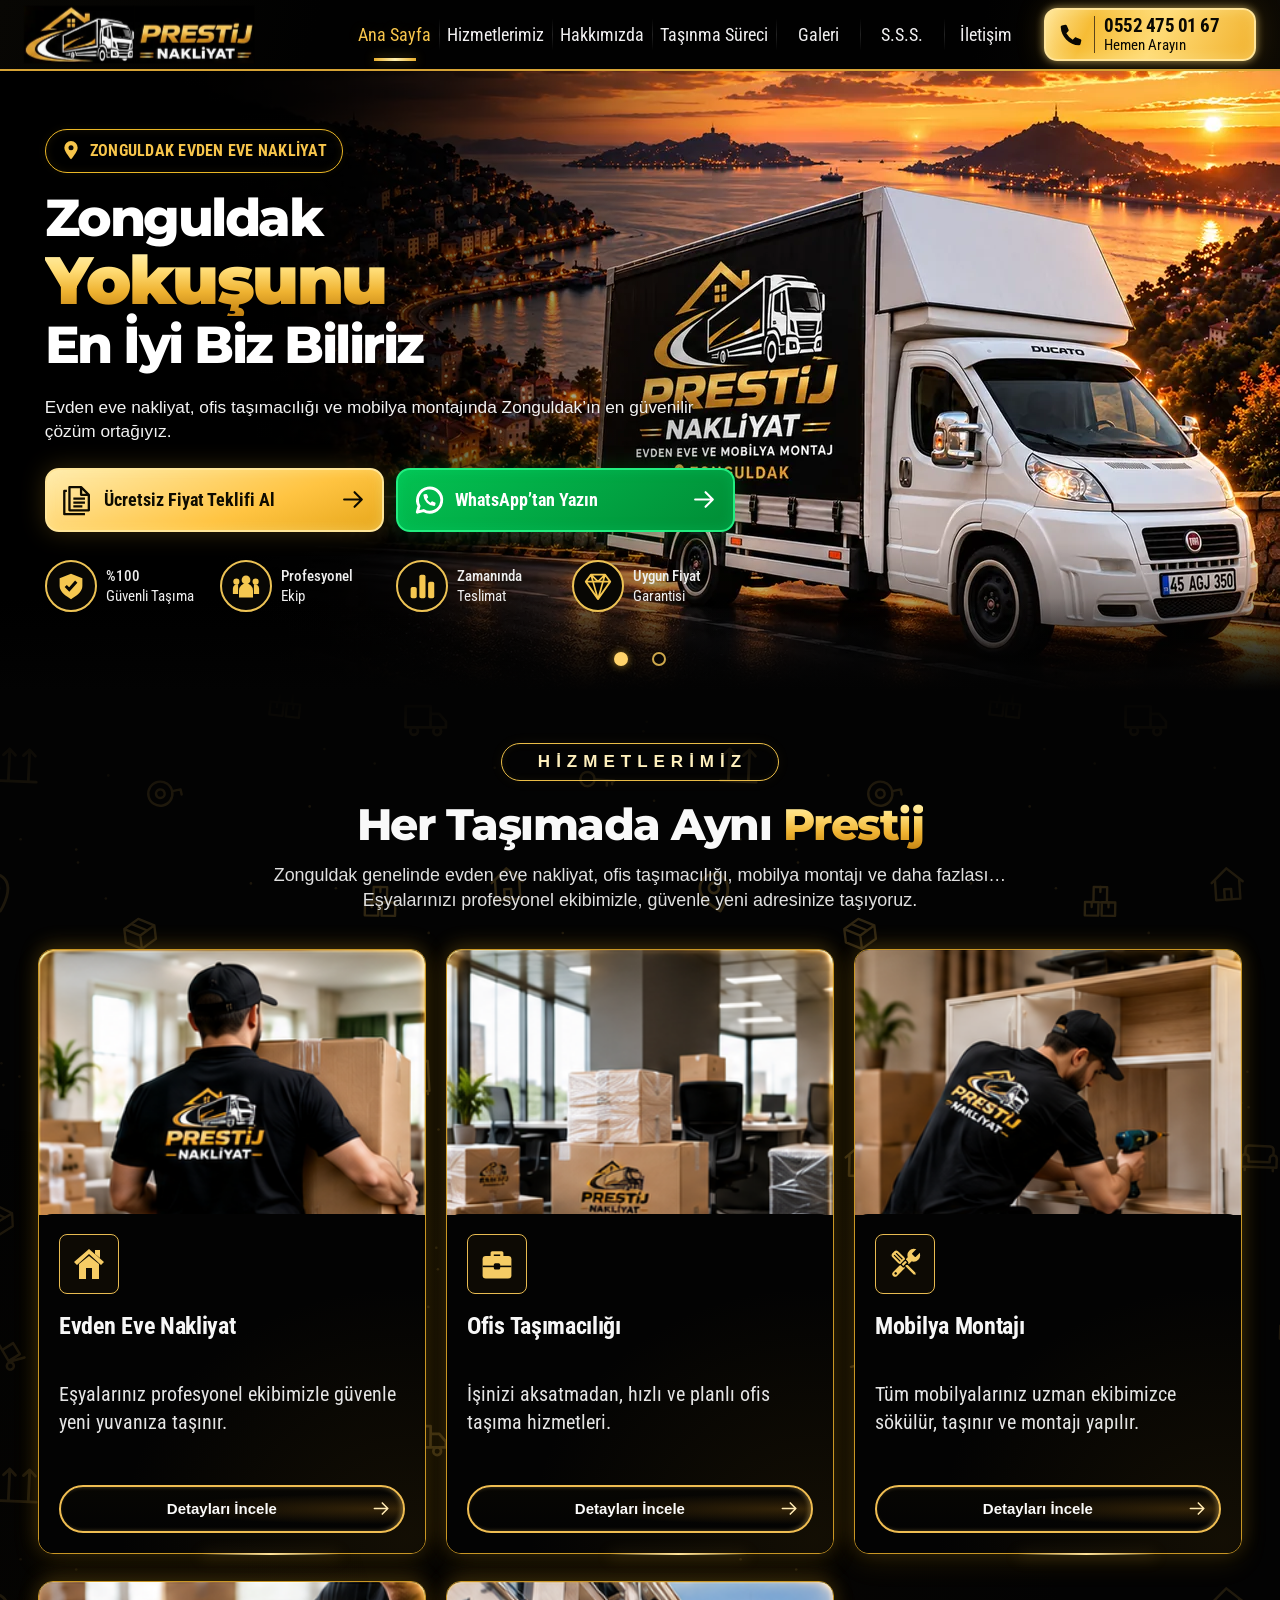
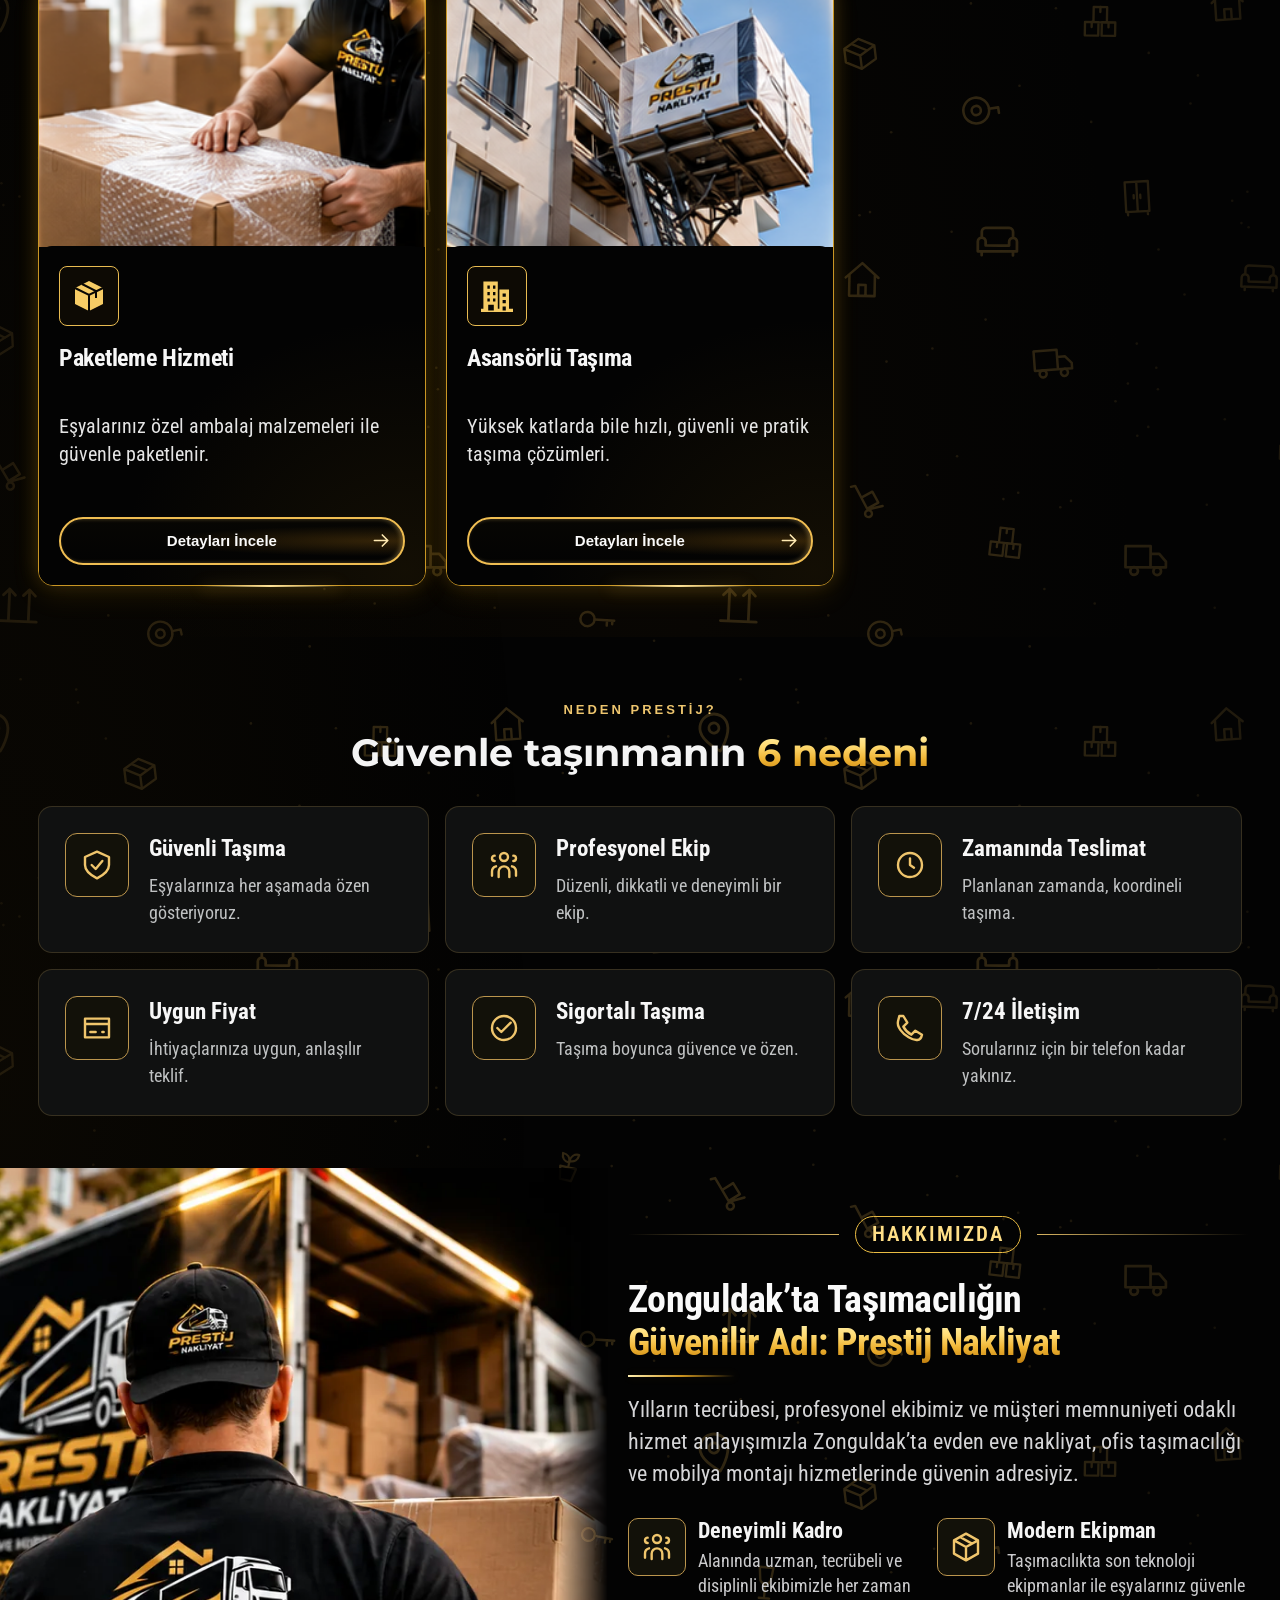
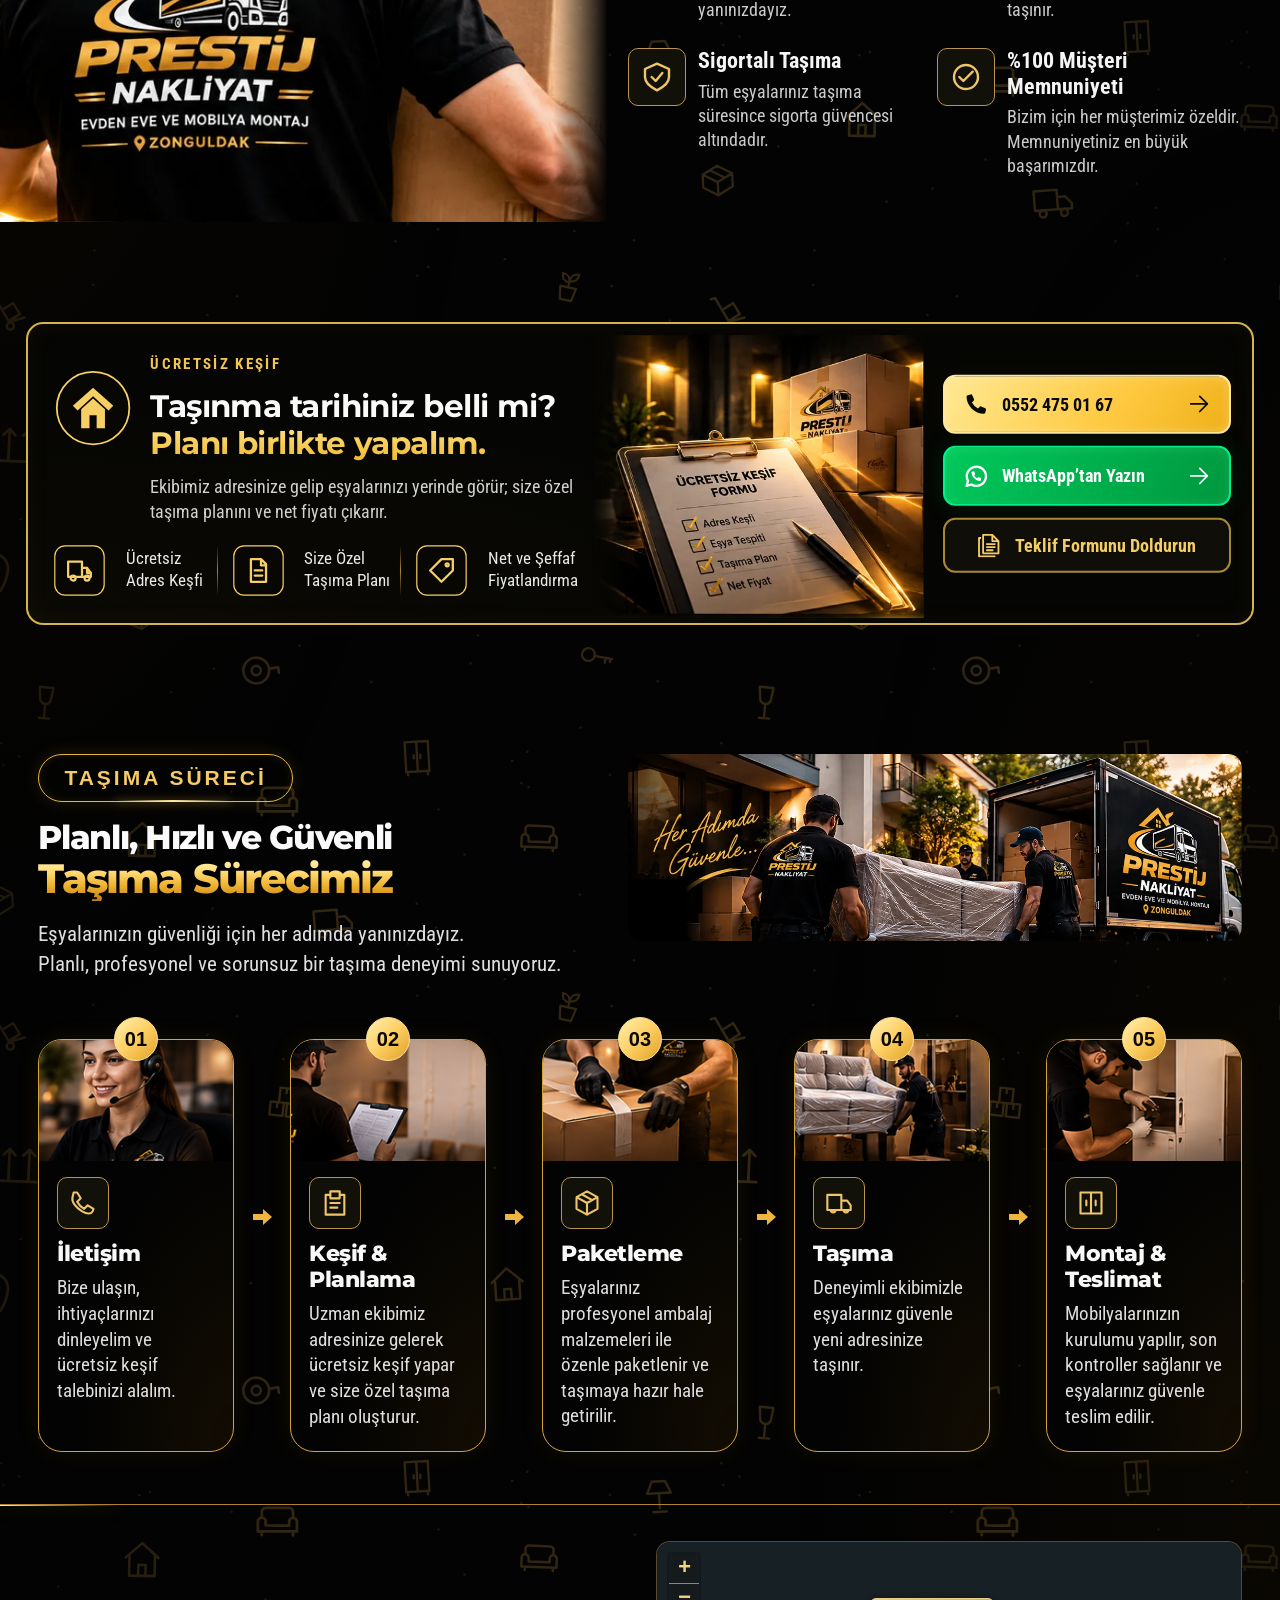
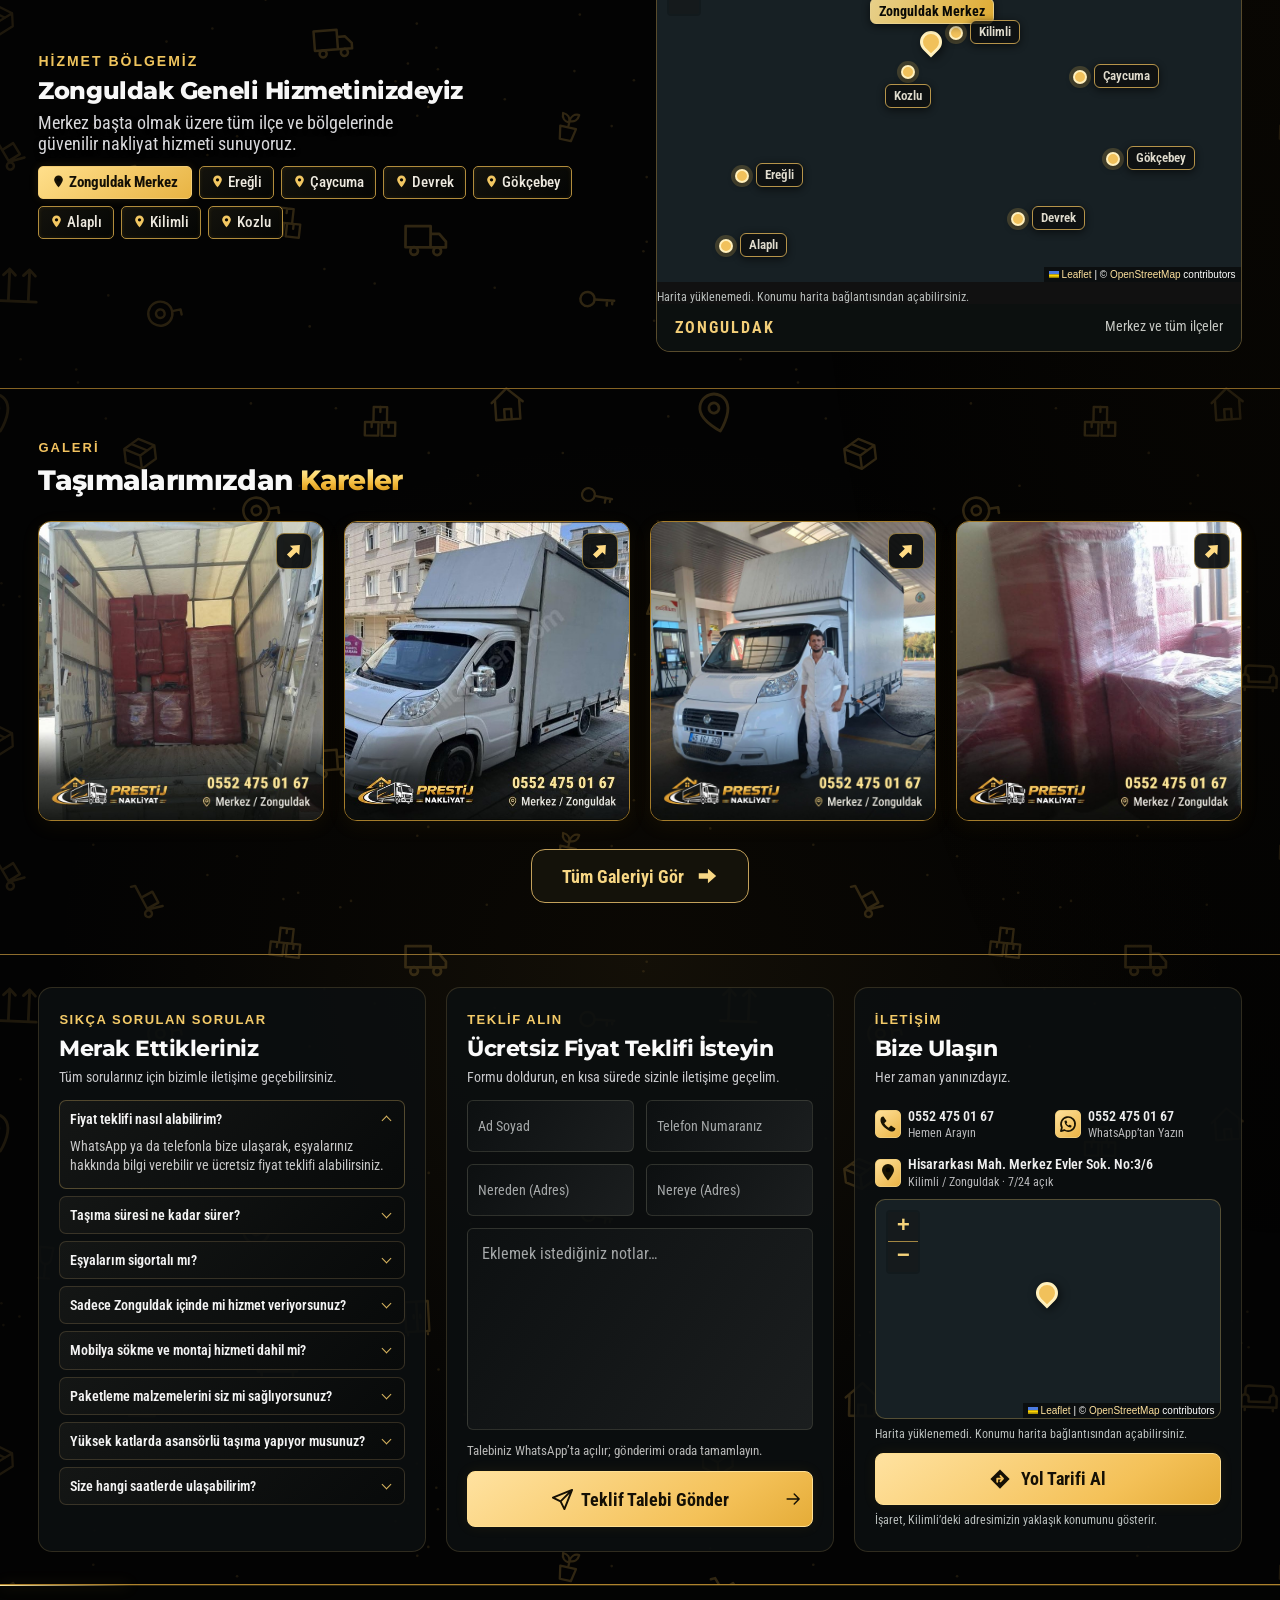
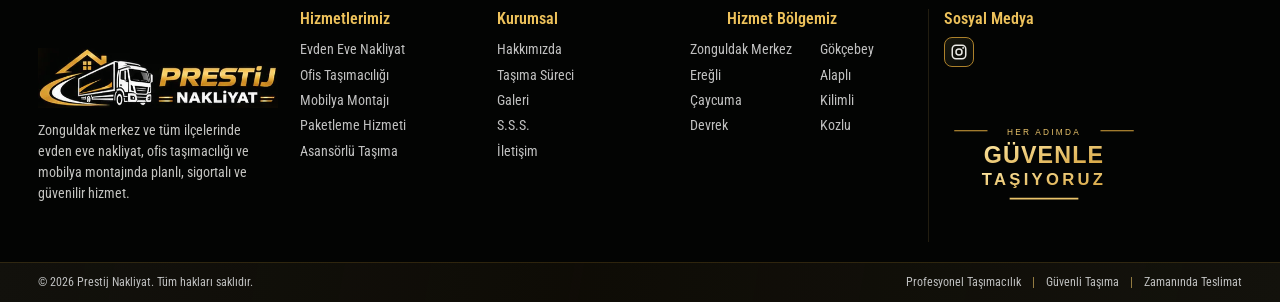
==== commit eb68ec1f: "Use the new promotional banner as the Open Graph image Replace assets/og-image.jpg with the client's" ====
--- a/index.html
+++ b/index.html
@@ -17,14 +17,16 @@
   <meta property="og:title" content="Zonguldak Evden Eve Nakliyat | Prestij Nakliyat">
   <meta property="og:description" content="Zonguldak evden eve nakliyat: Merkez, Ereğli, Çaycuma, Devrek, Alaplı, Kilimli, Kozlu ve Gökçebey’de paketlemeli, sigortalı, asansörlü taşıma. Ücretsiz keşif: 0552 475 01 67.">
   <meta property="og:url" content="https://prestijevdenevenakliyat.com/">
-  <meta property="og:image" content="https://prestijevdenevenakliyat.com/assets/og-image.jpg">
+  <meta property="og:image" content="https://prestijevdenevenakliyat.com/assets/og-image.jpg?v=20260928">
+  <meta property="og:image:type" content="image/jpeg">
   <meta property="og:image:width" content="1200">
   <meta property="og:image:height" content="630">
-  <meta property="og:image:alt" content="Prestij Nakliyat kaplamalı beyaz Fiat Ducato nakliye aracı, Zonguldak sahil yolunda">
+  <meta property="og:image:alt" content="Prestij Nakliyat tanıtım görseli: kaplamalı beyaz Fiat Ducato nakliye aracı, Zonguldak hizmet bölgesi haritası, hizmetler ve 0552 475 01 67 telefon numarası">
   <meta name="twitter:card" content="summary_large_image">
   <meta name="twitter:title" content="Zonguldak Evden Eve Nakliyat | Prestij Nakliyat">
   <meta name="twitter:description" content="Zonguldak evden eve nakliyat: Merkez, Ereğli, Çaycuma, Devrek, Alaplı, Kilimli, Kozlu ve Gökçebey’de paketlemeli, sigortalı, asansörlü taşıma. Ücretsiz keşif: 0552 475 01 67.">
-  <meta name="twitter:image" content="https://prestijevdenevenakliyat.com/assets/og-image.jpg">
+  <meta name="twitter:image" content="https://prestijevdenevenakliyat.com/assets/og-image.jpg?v=20260928">
+  <meta name="twitter:image:alt" content="Prestij Nakliyat tanıtım görseli: kaplamalı beyaz Fiat Ducato nakliye aracı, Zonguldak hizmet bölgesi haritası, hizmetler ve 0552 475 01 67 telefon numarası">
   <link rel="icon" href="favicon.ico?v=20260927-7" sizes="16x16 32x32 48x48">
   <link rel="icon" href="assets/favicon-16x16.png?v=20260927-7" type="image/png" sizes="16x16">
   <link rel="icon" href="assets/favicon-32x32.png?v=20260927-7" type="image/png" sizes="32x32">
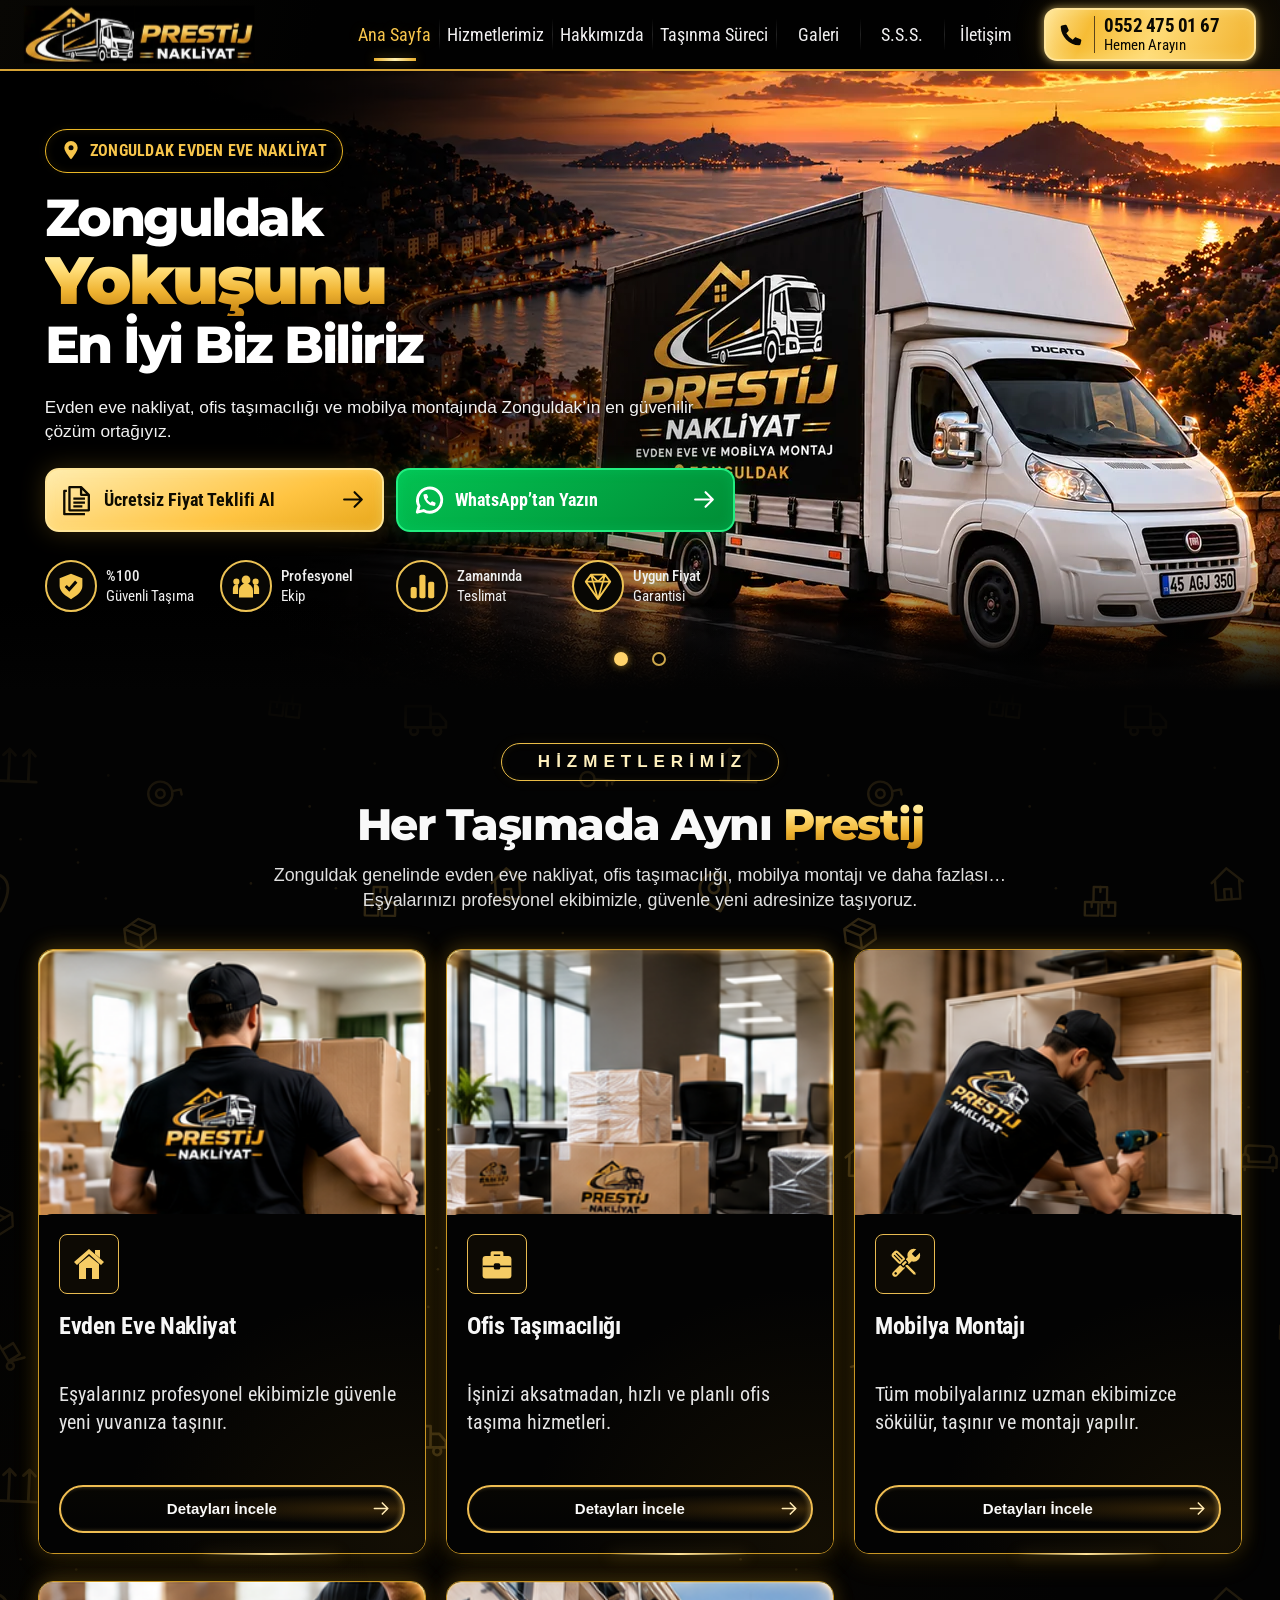
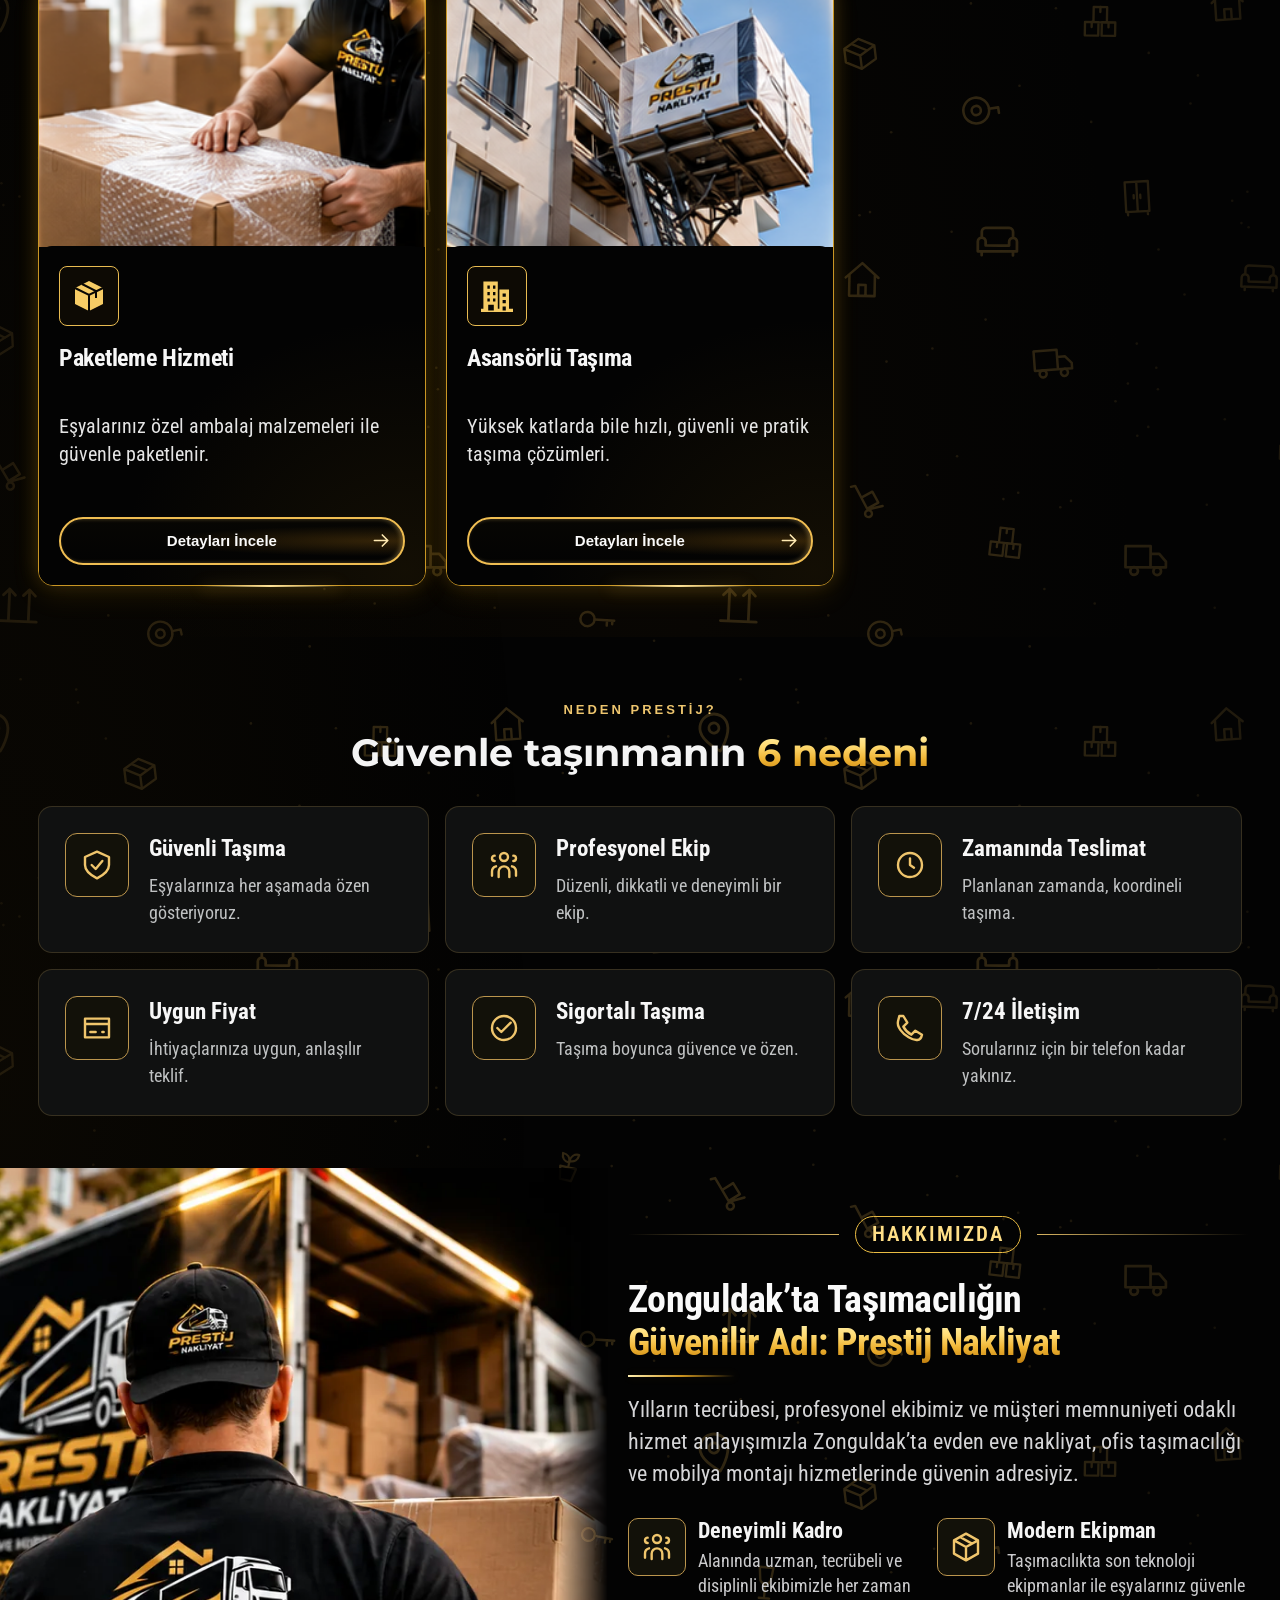
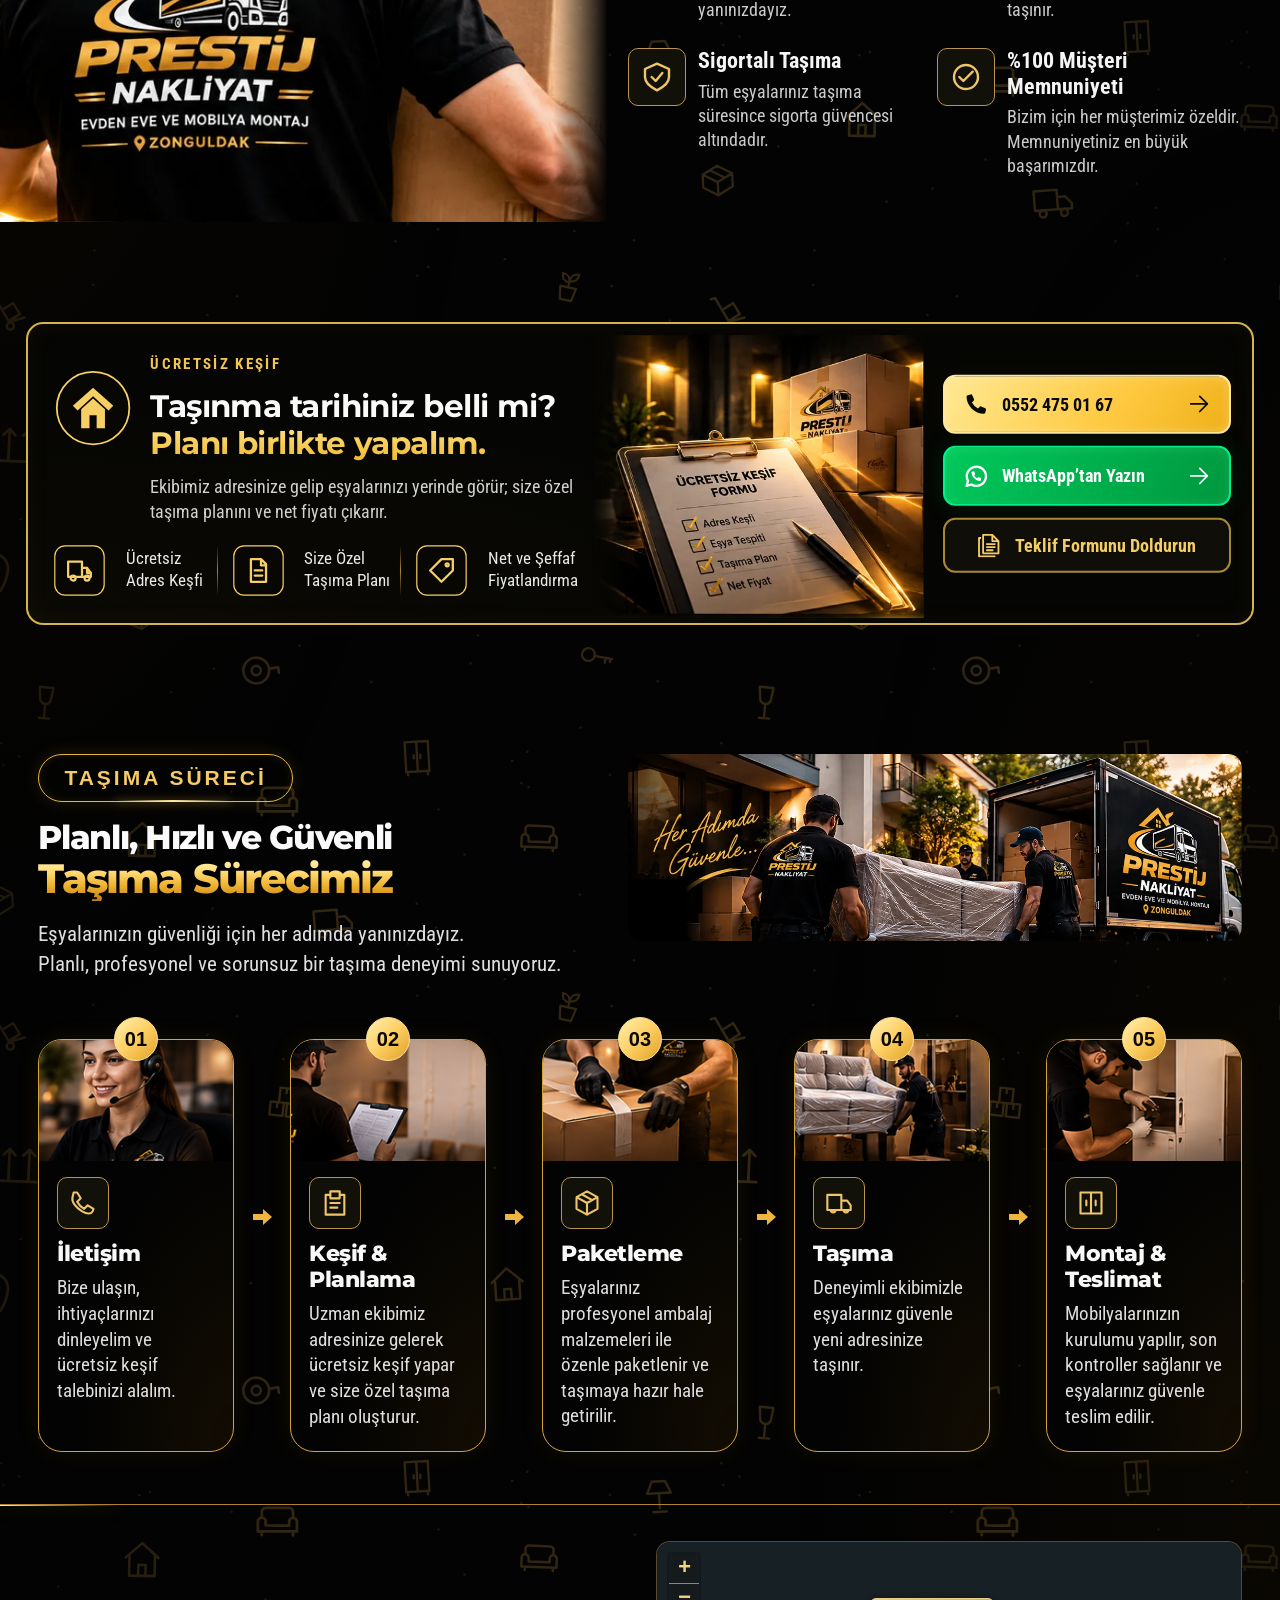
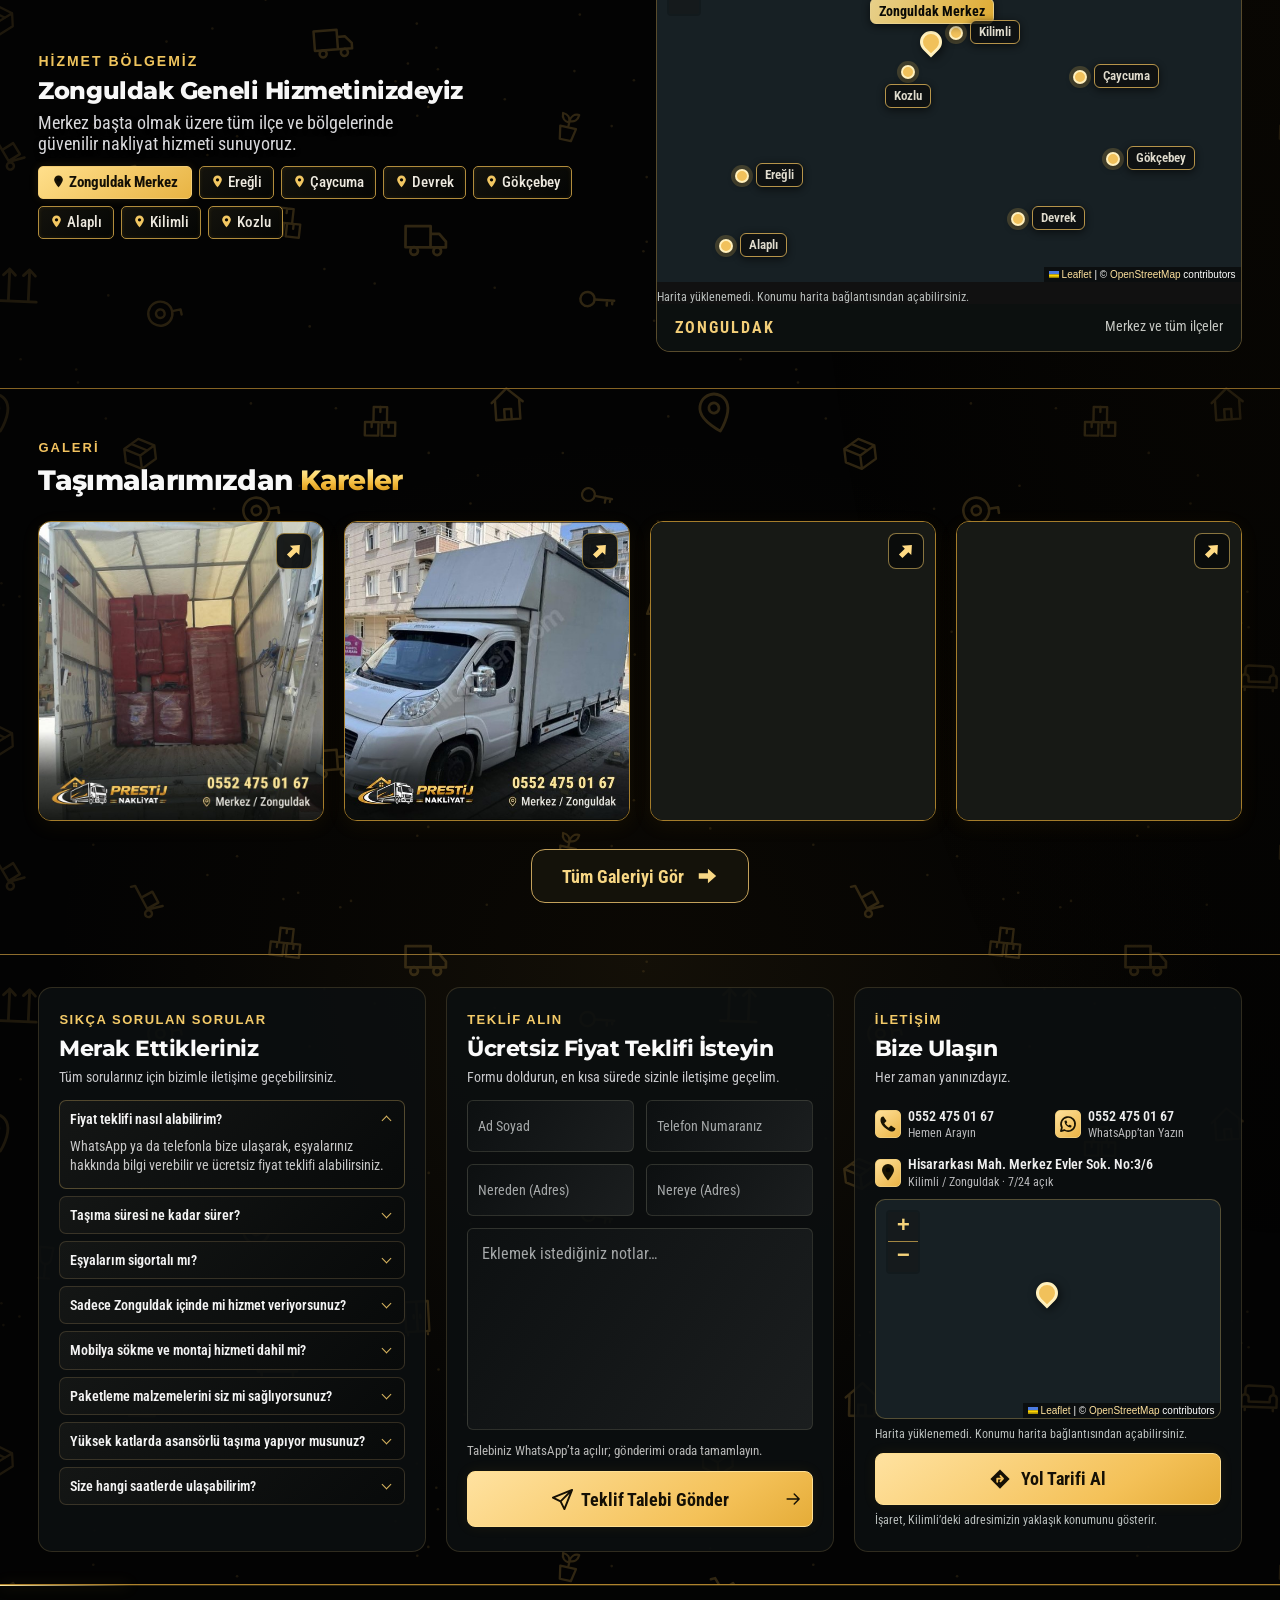
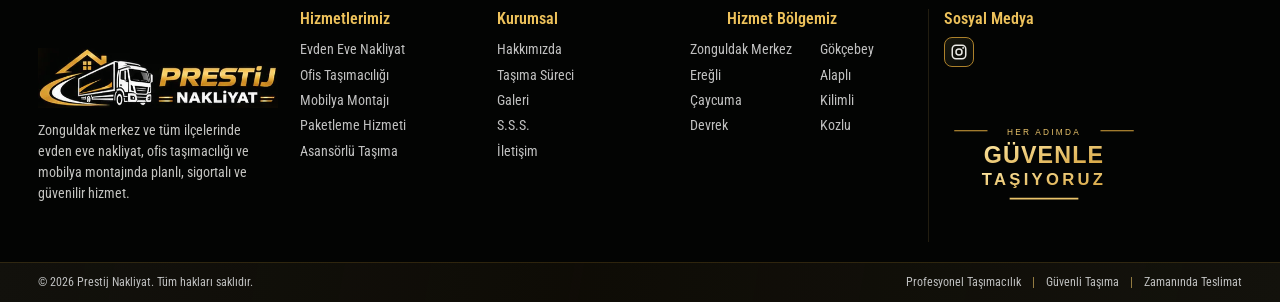
==== commit d602de6e: "Point all directions buttons to the business's Google Maps link Replace the address-based maps/dir U" ====
--- a/index.html
+++ b/index.html
@@ -386,7 +386,7 @@
             <a href="https://wa.me/905524750167" target="_blank" rel="noopener noreferrer"><span class="reach-icon"><svg aria-hidden="true"><use href="#icon-whatsapp"/></svg></span><span><strong>0552 475 01 67</strong><small>WhatsApp’tan Yazın</small></span></a>
             <a class="reach-address" href="https://www.google.com/maps/search/?api=1&amp;query=Hisararkas%C4%B1+Mah.+Merkez+Evler+Sok.+No%3A3%2F6+Kilimli+Zonguldak" target="_blank" rel="noopener noreferrer"><span class="reach-icon"><svg aria-hidden="true"><use href="#icon-pin"/></svg></span><span><strong>Hisararkası Mah. Merkez Evler Sok. No:3/6</strong><small>Kilimli / Zonguldak · 7/24 açık</small></span></a>
           </address>
-          <div class="reach-map-wrap"><div id="contact-map" class="interactive-map" role="region" aria-label="Kilimli adresimizi gösteren yakınlaştırılabilir harita"></div><a class="directions-button" href="https://www.google.com/maps/dir/?api=1&amp;destination=Hisararkas%C4%B1+Mah.+Merkez+Evler+Sok.+No%3A3%2F6+Kilimli+Zonguldak" target="_blank" rel="noopener noreferrer"><svg viewBox="0 0 24 24" aria-hidden="true"><path d="M12 1.5 22.5 12 12 22.5 1.5 12Z" fill="currentColor"/><path d="M9 15v-3.5h6M12.5 8.5l2.8 3-2.8 3" fill="none" stroke="#f4c158" stroke-width="2" stroke-linecap="round" stroke-linejoin="round"/></svg>Yol Tarifi Al<span class="contact-visually-hidden"> (yeni sekmede açılır)</span></a><p class="map-note">İşaret, Kilimli’deki adresimizin yaklaşık konumunu gösterir.</p></div>
+          <div class="reach-map-wrap"><div id="contact-map" class="interactive-map" role="region" aria-label="Kilimli adresimizi gösteren yakınlaştırılabilir harita"></div><a class="directions-button" href="https://maps.app.goo.gl/FkS2a55wqvdYeri78" target="_blank" rel="noopener noreferrer"><svg viewBox="0 0 24 24" aria-hidden="true"><path d="M12 1.5 22.5 12 12 22.5 1.5 12Z" fill="currentColor"/><path d="M9 15v-3.5h6M12.5 8.5l2.8 3-2.8 3" fill="none" stroke="#f4c158" stroke-width="2" stroke-linecap="round" stroke-linejoin="round"/></svg>Yol Tarifi Al<span class="contact-visually-hidden"> (yeni sekmede açılır)</span></a><p class="map-note">İşaret, Kilimli’deki adresimizin yaklaşık konumunu gösterir.</p></div>
         </div>
       </div>
     </section>
@@ -453,6 +453,6 @@
   <nav class="mobile-actions" aria-label="Hızlı iletişim">
     <a class="mobile-action mobile-action--call" href="tel:+905524750167" aria-label="0552 475 01 67 numarasını ara"><svg viewBox="0 0 24 24" aria-hidden="true"><path d="M6.6 2.5c.6-.2 1.2.1 1.5.7l1.7 4c.2.5.1 1-.3 1.4l-1.8 1.8a16 16 0 0 0 5.9 5.9l1.8-1.8c.4-.4.9-.5 1.4-.3l4 1.7c.6.3.9.9.7 1.5l-.7 3a1.5 1.5 0 0 1-1.5 1.1A17.9 17.9 0 0 1 2.5 4.7c0-.7.5-1.3 1.1-1.5z" fill="currentColor"/></svg><span>Ara</span></a>
     <a class="mobile-action mobile-action--whatsapp" href="https://wa.me/905524750167" target="_blank" rel="noopener noreferrer" aria-label="WhatsApp'tan yazın"><svg viewBox="0 0 32 32" aria-hidden="true"><use href="#icon-whatsapp"/></svg><span>WhatsApp</span></a>
-    <a class="mobile-action mobile-action--directions" href="https://www.google.com/maps/dir/?api=1&amp;destination=Hisararkas%C4%B1+Mah.+Merkez+Evler+Sok.+No%3A3%2F6+Kilimli+Zonguldak" target="_blank" rel="noopener noreferrer" aria-label="Kilimli adresimize yol tarifi al"><svg viewBox="0 0 24 24" aria-hidden="true"><path d="M12 1.5 22.5 12 12 22.5 1.5 12Z" fill="currentColor"/><path d="M9 15v-3.5h6M12.5 8.5l2.8 3-2.8 3" fill="none" stroke="#080704" stroke-width="2" stroke-linecap="round" stroke-linejoin="round"/></svg><span>Yol Tarifi</span></a>
+    <a class="mobile-action mobile-action--directions" href="https://maps.app.goo.gl/FkS2a55wqvdYeri78" target="_blank" rel="noopener noreferrer" aria-label="Kilimli adresimize yol tarifi al"><svg viewBox="0 0 24 24" aria-hidden="true"><path d="M12 1.5 22.5 12 12 22.5 1.5 12Z" fill="currentColor"/><path d="M9 15v-3.5h6M12.5 8.5l2.8 3-2.8 3" fill="none" stroke="#080704" stroke-width="2" stroke-linecap="round" stroke-linejoin="round"/></svg><span>Yol Tarifi</span></a>
   </nav></body>
 </html>
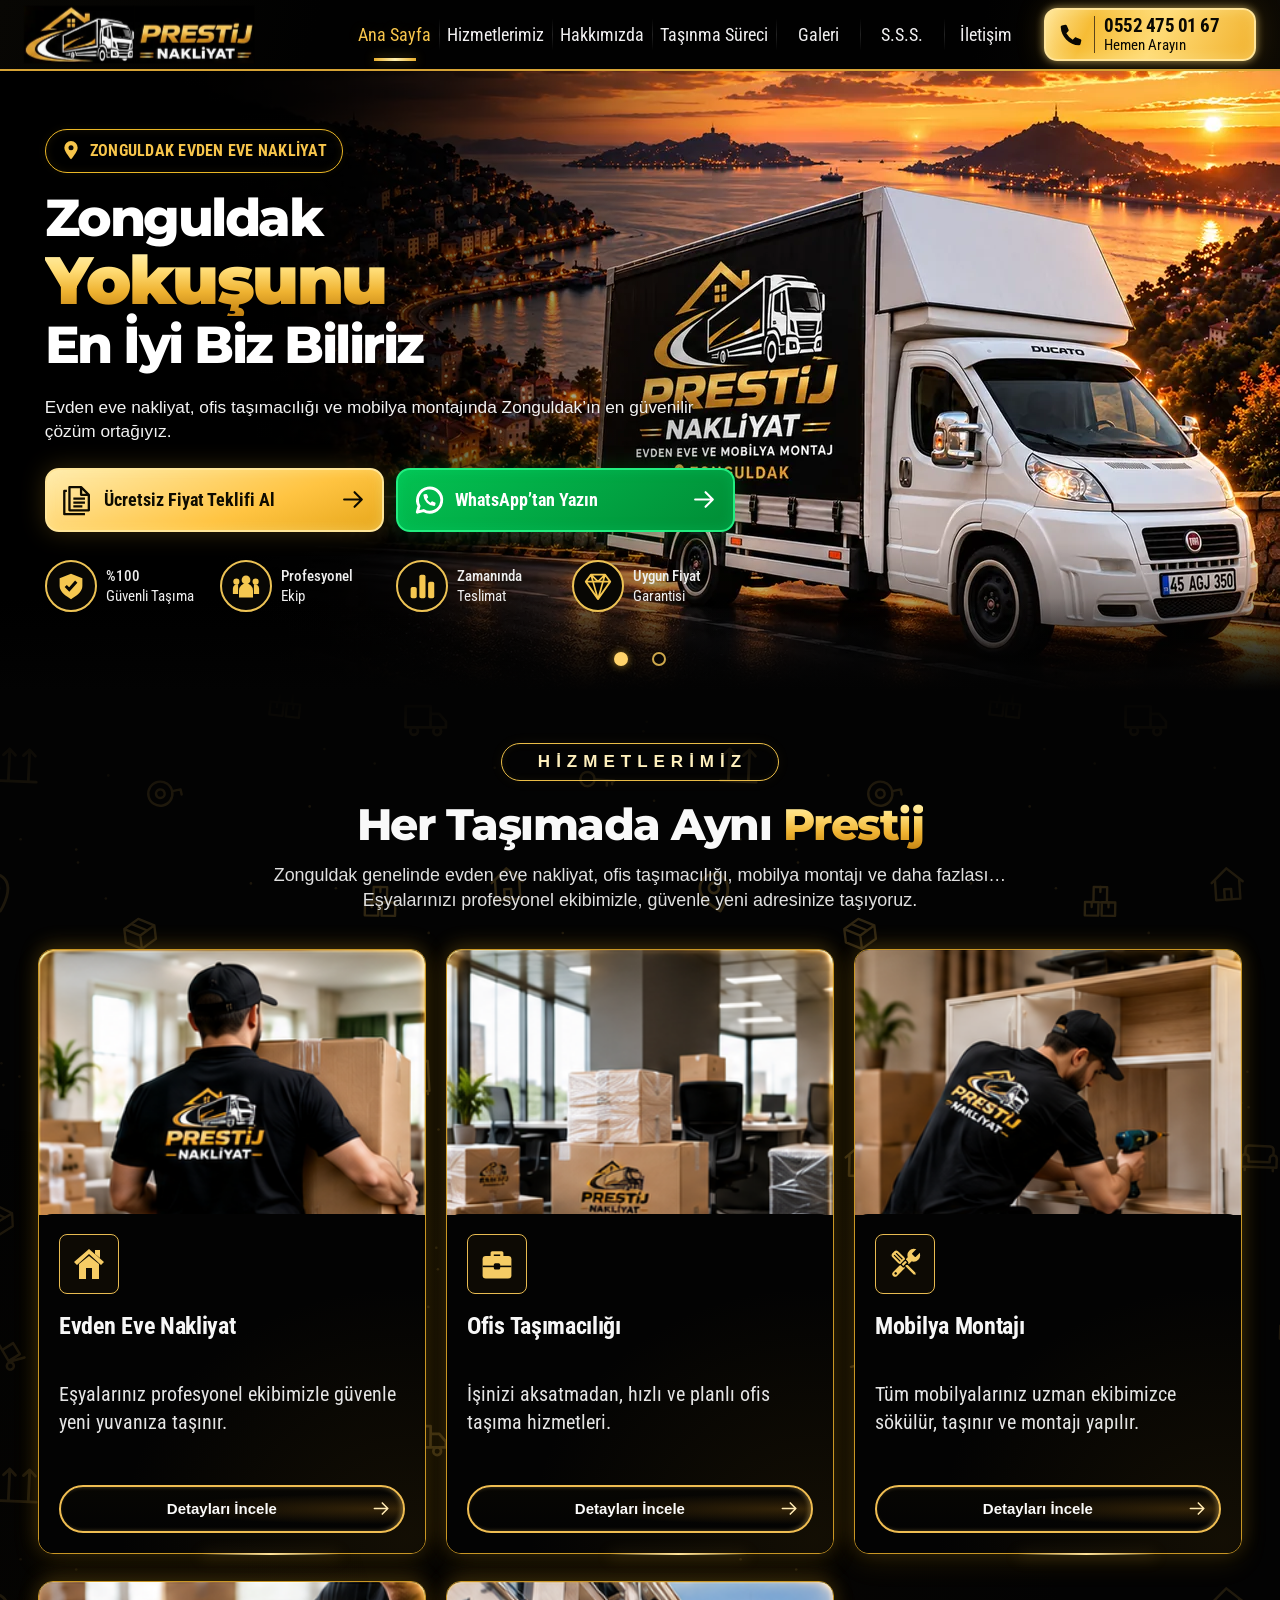
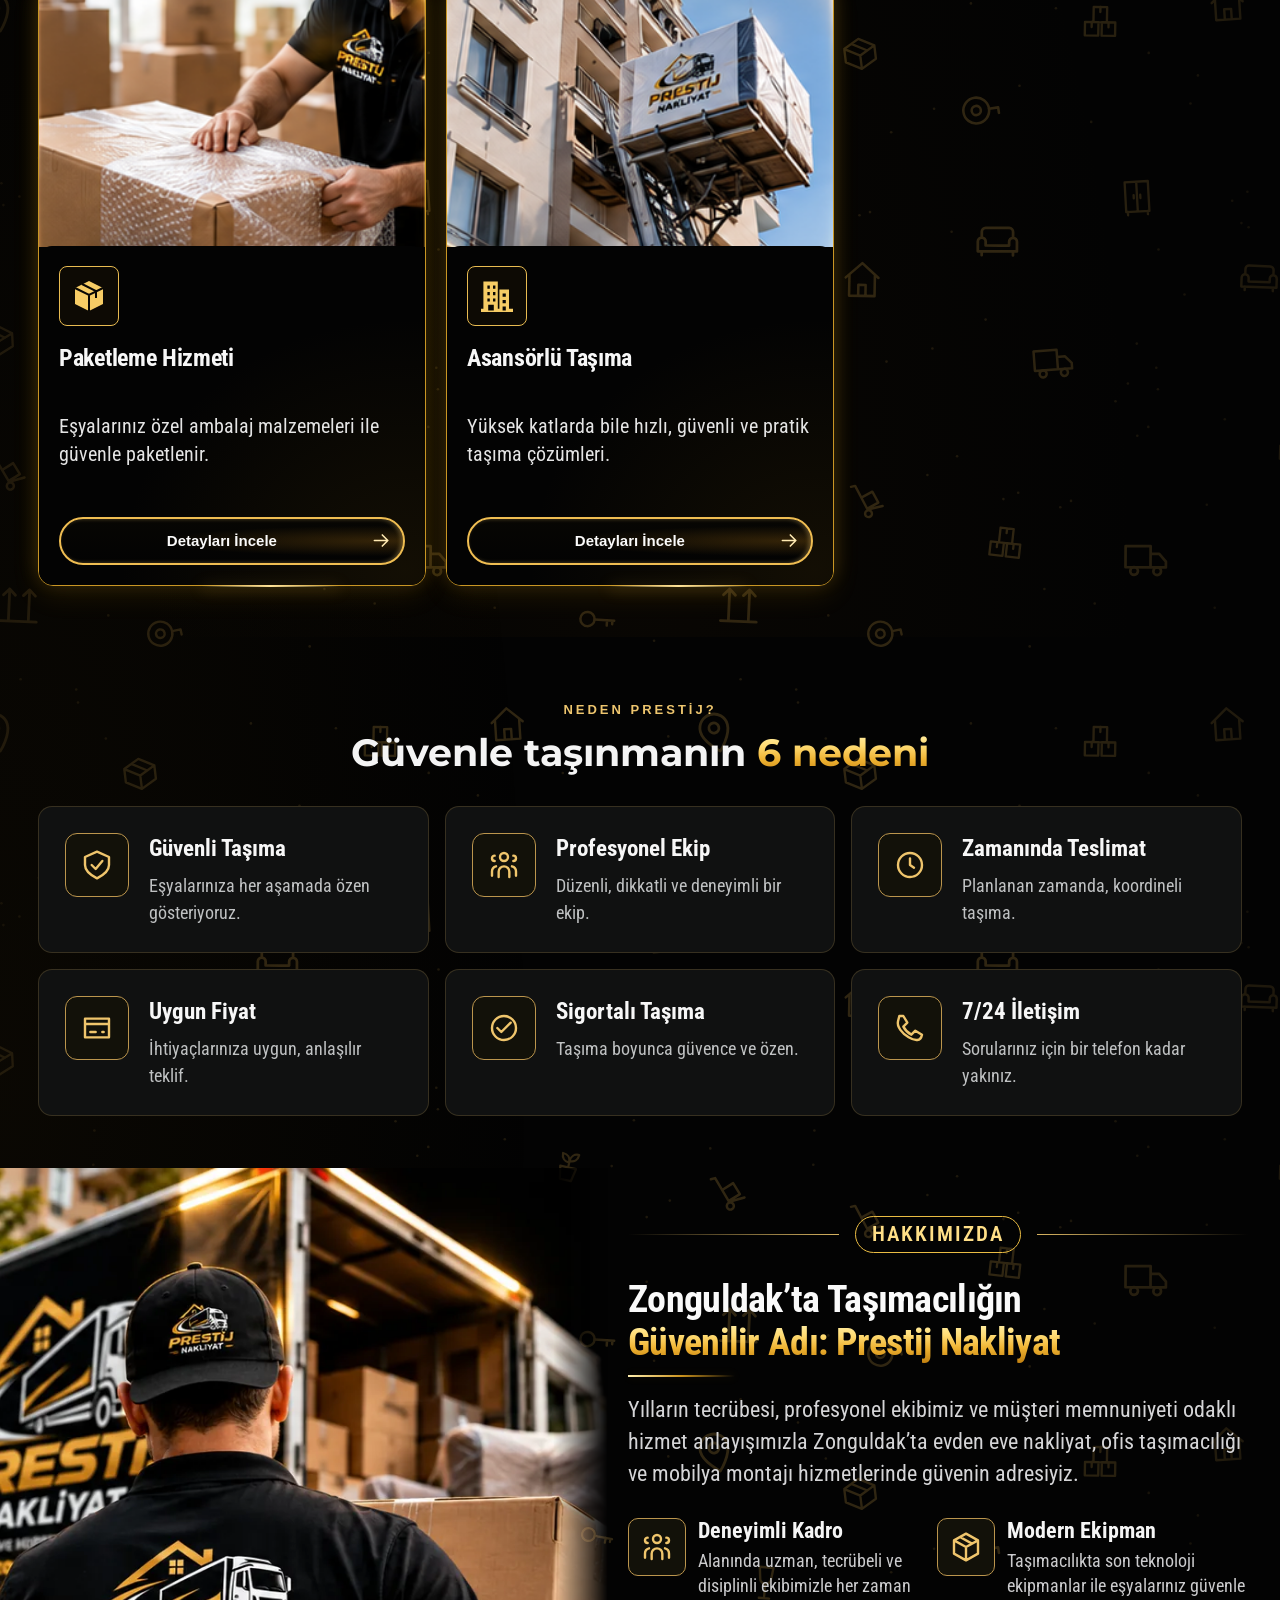
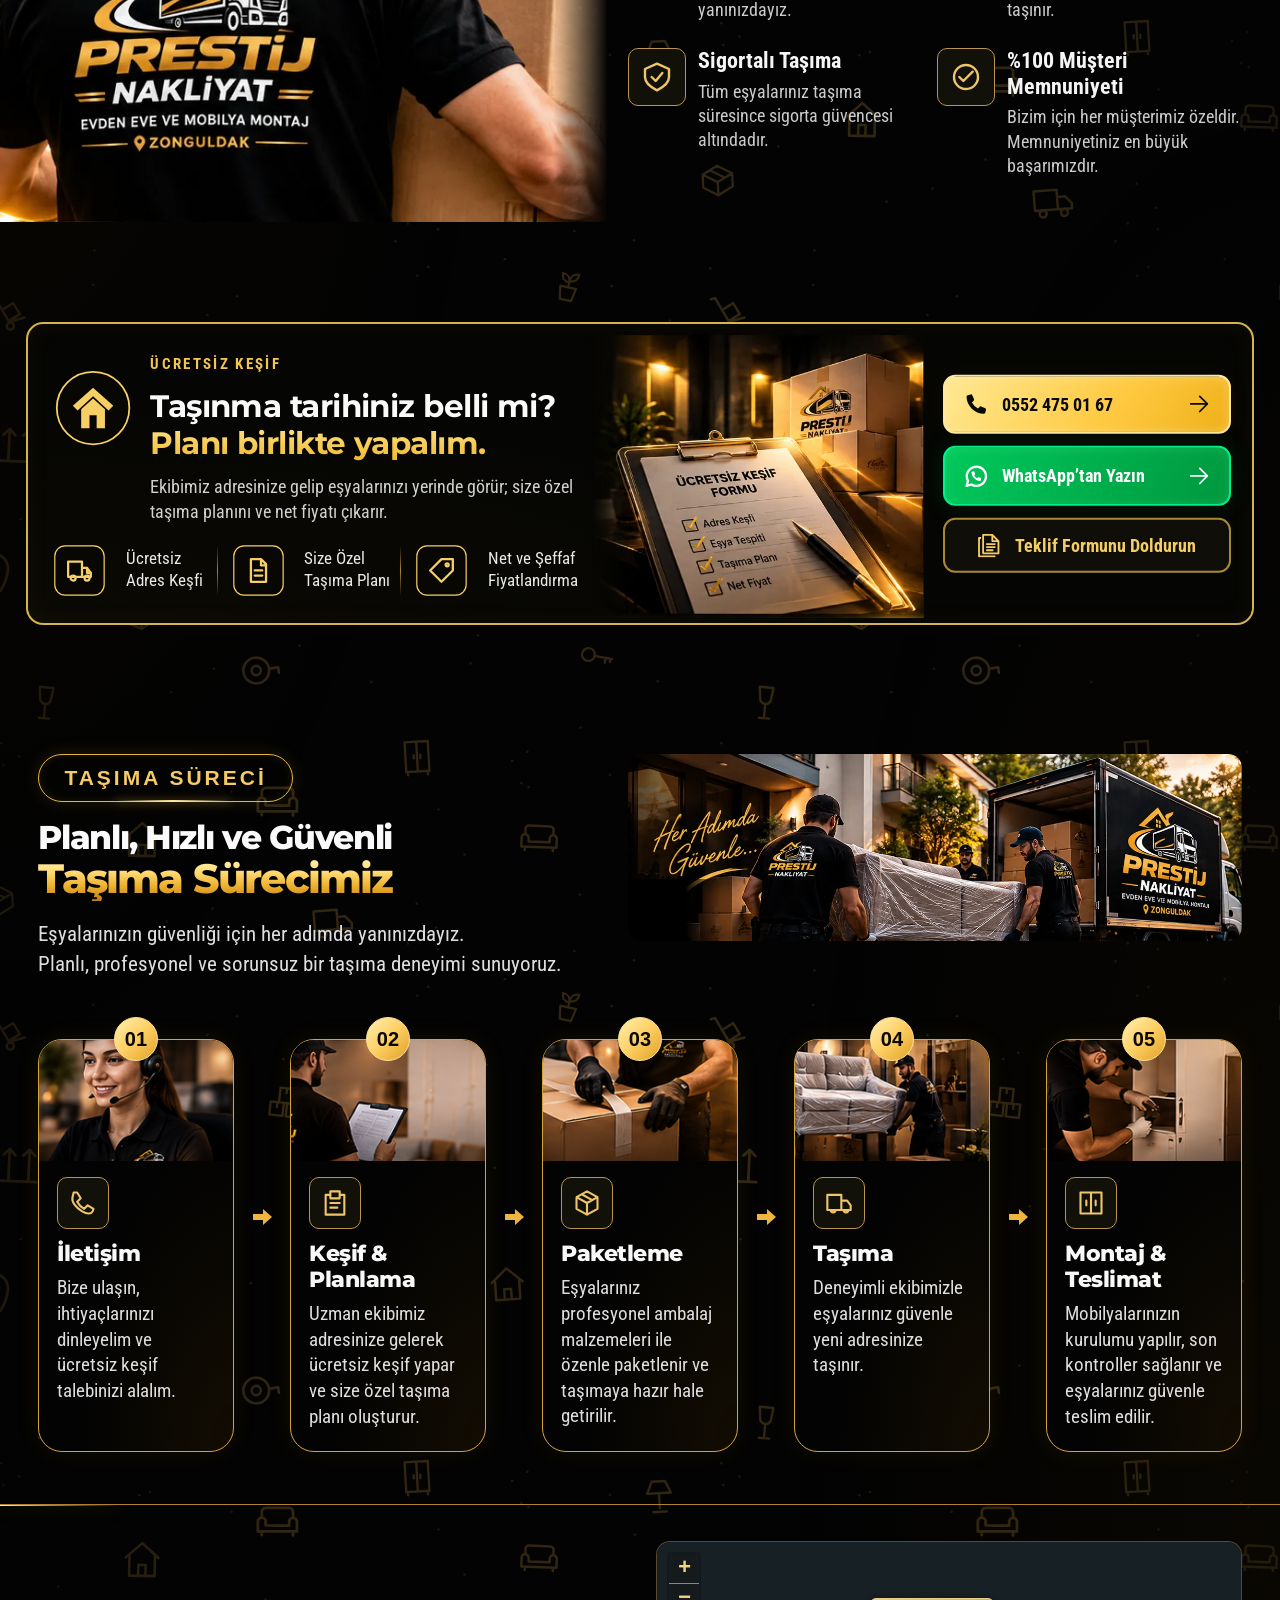
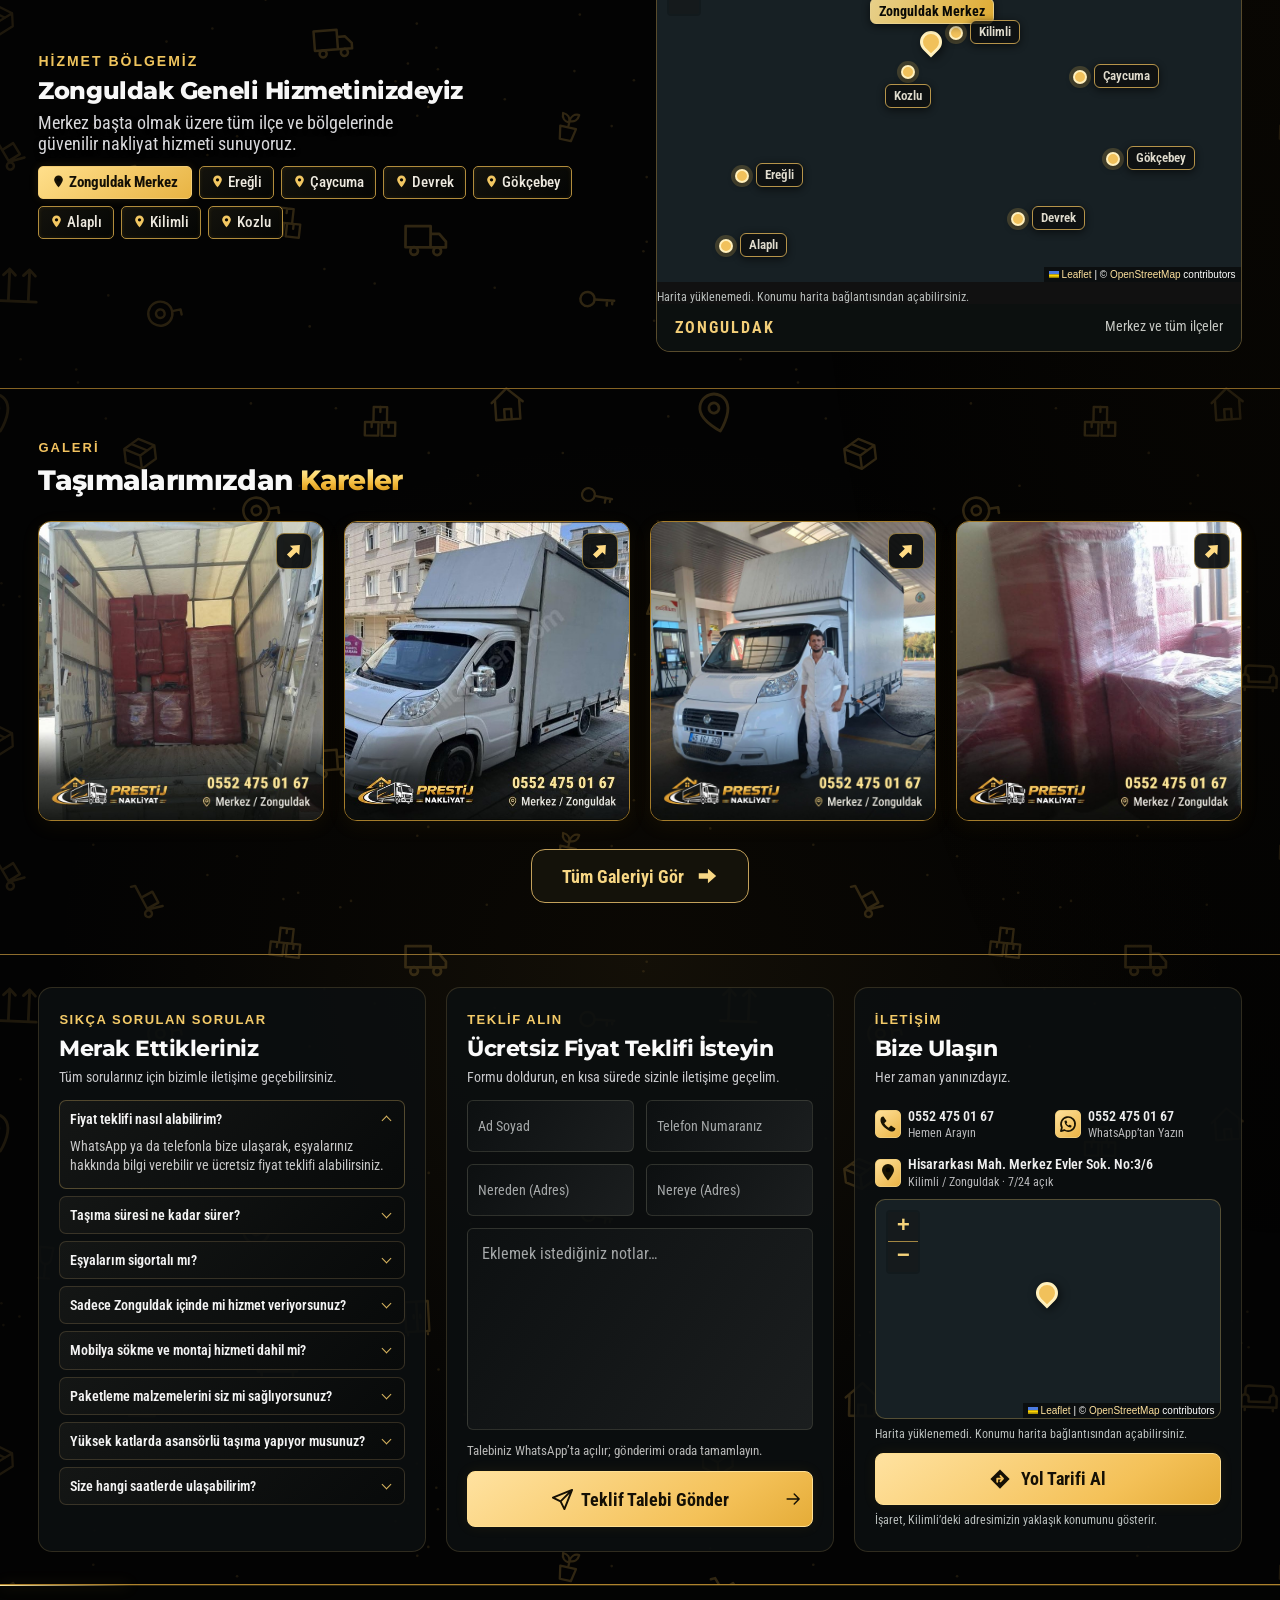
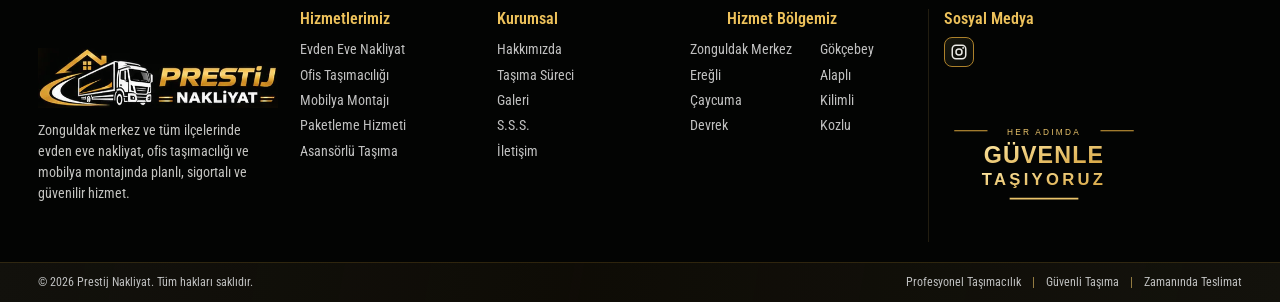
==== commit 33d1dc85: "Link the address and schema hasMap to the same Google Maps listing Use https://maps.app.goo.gl/FkS2a" ====
--- a/index.html
+++ b/index.html
@@ -33,7 +33,7 @@
   <link rel="icon" href="assets/favicon-48x48.png?v=20260927-7" type="image/png" sizes="48x48">
   <link rel="icon" href="favicon.png?v=20260927-7" type="image/png" sizes="512x512">
   <link rel="apple-touch-icon" href="assets/apple-touch-icon.png?v=20260927-7" sizes="180x180">
-  <script type="application/ld+json">{"@context":"https://schema.org","@graph":[{"@type":"MovingCompany","@id":"https://prestijevdenevenakliyat.com/#firma","name":"Prestij Nakliyat","alternateName":["Prestij Evden Eve Nakliyat","Prestij Nakliyat Zonguldak"],"url":"https://prestijevdenevenakliyat.com/","logo":{"@type":"ImageObject","url":"https://prestijevdenevenakliyat.com/assets/logo.png","width":600,"height":600},"image":"https://prestijevdenevenakliyat.com/assets/og-image.jpg","description":"Zonguldak merkez ve tüm ilçelerinde evden eve nakliyat, ofis taşımacılığı, paketleme, mobilya montajı ve asansörlü taşıma hizmeti veren nakliyat firması.","slogan":"Her adımda güvenle taşıyoruz","telephone":"+90-552-475-01-67","address":{"@type":"PostalAddress","streetAddress":"Hisararkası Mah. Merkez Evler Sok. No:3/6","addressLocality":"Kilimli","addressRegion":"Zonguldak","addressCountry":"TR"},"hasMap":"https://www.google.com/maps/search/?api=1&query=Hisararkas%C4%B1+Mah.+Merkez+Evler+Sok.+No%3A3%2F6+Kilimli+Zonguldak","openingHoursSpecification":[{"@type":"OpeningHoursSpecification","dayOfWeek":["Monday","Tuesday","Wednesday","Thursday","Friday","Saturday","Sunday"],"opens":"00:00","closes":"23:59"}],"areaServed":[{"@type":"AdministrativeArea","name":"Zonguldak"},{"@type":"City","name":"Karadeniz Ereğli, Zonguldak","url":"https://prestijevdenevenakliyat.com/eregli-evden-eve-nakliyat.html"},{"@type":"City","name":"Kozlu, Zonguldak","url":"https://prestijevdenevenakliyat.com/kozlu-evden-eve-nakliyat.html"},{"@type":"City","name":"Kilimli, Zonguldak","url":"https://prestijevdenevenakliyat.com/kilimli-evden-eve-nakliyat.html"},{"@type":"City","name":"Çaycuma, Zonguldak","url":"https://prestijevdenevenakliyat.com/caycuma-evden-eve-nakliyat.html"},{"@type":"City","name":"Devrek, Zonguldak","url":"https://prestijevdenevenakliyat.com/devrek-evden-eve-nakliyat.html"},{"@type":"City","name":"Gökçebey, Zonguldak","url":"https://prestijevdenevenakliyat.com/gokcebey-evden-eve-nakliyat.html"},{"@type":"City","name":"Alaplı, Zonguldak","url":"https://prestijevdenevenakliyat.com/alapli-evden-eve-nakliyat.html"}],"contactPoint":{"@type":"ContactPoint","telephone":"+90-552-475-01-67","contactType":"customer service","areaServed":"TR","availableLanguage":"Turkish","hoursAvailable":{"@type":"OpeningHoursSpecification","dayOfWeek":["Monday","Tuesday","Wednesday","Thursday","Friday","Saturday","Sunday"],"opens":"00:00","closes":"23:59"}},"knowsAbout":["Evden eve nakliyat","Ofis taşımacılığı","Mobilya montajı","Eşya paketleme","Asansörlü taşıma"],"hasOfferCatalog":{"@type":"OfferCatalog","name":"Nakliyat hizmetleri","itemListElement":[{"@type":"Offer","itemOffered":{"@type":"Service","name":"Evden Eve Nakliyat","description":"Eşyalarınız profesyonel ekibimizle güvenle yeni yuvanıza taşınır."}},{"@type":"Offer","itemOffered":{"@type":"Service","name":"Ofis Taşımacılığı","description":"İşinizi aksatmadan, hızlı ve planlı ofis taşıma hizmetleri."}},{"@type":"Offer","itemOffered":{"@type":"Service","name":"Mobilya Montajı","description":"Tüm mobilyalarınız uzman ekibimizce sökülür, taşınır ve montajı yapılır."}},{"@type":"Offer","itemOffered":{"@type":"Service","name":"Paketleme Hizmeti","description":"Eşyalarınız özel ambalaj malzemeleri ile güvenle paketlenir."}},{"@type":"Offer","itemOffered":{"@type":"Service","name":"Asansörlü Taşıma","description":"Yüksek katlarda bile hızlı, güvenli ve pratik taşıma çözümleri."}}]}},{"@type":"WebSite","@id":"https://prestijevdenevenakliyat.com/#site","url":"https://prestijevdenevenakliyat.com/","name":"Prestij Nakliyat","inLanguage":"tr-TR","publisher":{"@id":"https://prestijevdenevenakliyat.com/#firma"}},{"@type":"WebPage","@id":"https://prestijevdenevenakliyat.com/#sayfa","url":"https://prestijevdenevenakliyat.com/","name":"Zonguldak Evden Eve Nakliyat | Prestij Nakliyat","description":"Zonguldak evden eve nakliyat: Merkez, Ereğli, Çaycuma, Devrek, Alaplı, Kilimli, Kozlu ve Gökçebey’de paketlemeli, sigortalı, asansörlü taşıma. Ücretsiz keşif: 0552 475 01 67.","inLanguage":"tr-TR","isPartOf":{"@id":"https://prestijevdenevenakliyat.com/#site"},"about":{"@id":"https://prestijevdenevenakliyat.com/#firma"},"primaryImageOfPage":"https://prestijevdenevenakliyat.com/assets/og-image.jpg"},{"@type":"FAQPage","@id":"https://prestijevdenevenakliyat.com/#sss","mainEntity":[{"@type":"Question","name":"Fiyat teklifi nasıl alabilirim?","acceptedAnswer":{"@type":"Answer","text":"WhatsApp ya da telefonla bize ulaşarak, eşyalarınız hakkında bilgi verebilir ve ücretsiz fiyat teklifi alabilirsiniz."}},{"@type":"Question","name":"Taşıma süresi ne kadar sürer?","acceptedAnswer":{"@type":"Answer","text":"Taşıma süresi eşya miktarına, adresler arasındaki mesafeye ve bina koşullarına göre değişir. Keşif ve planlama sırasında size uygun taşıma takvimini birlikte belirleriz."}},{"@type":"Question","name":"Eşyalarım sigortalı mı?","acceptedAnswer":{"@type":"Answer","text":"Eşyalarınız taşıma süresince sigorta güvencesi altındadır. Taşınmadan önce sigorta kapsamı ve koşulları hakkında ekibimizden ayrıntılı bilgi alabilirsiniz."}},{"@type":"Question","name":"Sadece Zonguldak içinde mi hizmet veriyorsunuz?","acceptedAnswer":{"@type":"Answer","text":"Zonguldak genelindeki taşıma talepleriniz için hizmet veriyoruz. Farklı bir güzergâh planlıyorsanız uygunluk ve fiyat teklifi için bizimle iletişime geçebilirsiniz."}},{"@type":"Question","name":"Mobilya sökme ve montaj hizmeti dahil mi?","acceptedAnswer":{"@type":"Answer","text":"Mobilya sökme ve montaj hizmetimiz bulunmaktadır. Taşınacak mobilyaları paylaşarak teklifinize dahil edilecek işlemleri ekibimizle netleştirebilirsiniz."}},{"@type":"Question","name":"Paketleme malzemelerini siz mi sağlıyorsunuz?","acceptedAnswer":{"@type":"Answer","text":"Paketleme hizmetimizde eşyalarınız özel ambalaj malzemeleriyle korunarak paketlenir. Paketlenecek eşyaları ve hassas parçaları keşif sırasında birlikte belirleriz."}},{"@type":"Question","name":"Yüksek katlarda asansörlü taşıma yapıyor musunuz?","acceptedAnswer":{"@type":"Answer","text":"Yüksek katlar için asansörlü taşıma hizmetimiz bulunmaktadır. Adresinize uygunluğunu değerlendirebilmemiz için kat bilgisini ve bina çevresini bizimle paylaşmanız yeterlidir."}},{"@type":"Question","name":"Size hangi saatlerde ulaşabilirim?","acceptedAnswer":{"@type":"Answer","text":"Bize 7/24 telefonla veya WhatsApp üzerinden ulaşabilirsiniz. Talebinizi ilettiğinizde ekibimiz en kısa sürede sizinle iletişime geçer."}}]}]}</script>
+  <script type="application/ld+json">{"@context":"https://schema.org","@graph":[{"@type":"MovingCompany","@id":"https://prestijevdenevenakliyat.com/#firma","name":"Prestij Nakliyat","alternateName":["Prestij Evden Eve Nakliyat","Prestij Nakliyat Zonguldak"],"url":"https://prestijevdenevenakliyat.com/","logo":{"@type":"ImageObject","url":"https://prestijevdenevenakliyat.com/assets/logo.png","width":600,"height":600},"image":"https://prestijevdenevenakliyat.com/assets/og-image.jpg","description":"Zonguldak merkez ve tüm ilçelerinde evden eve nakliyat, ofis taşımacılığı, paketleme, mobilya montajı ve asansörlü taşıma hizmeti veren nakliyat firması.","slogan":"Her adımda güvenle taşıyoruz","telephone":"+90-552-475-01-67","address":{"@type":"PostalAddress","streetAddress":"Hisararkası Mah. Merkez Evler Sok. No:3/6","addressLocality":"Kilimli","addressRegion":"Zonguldak","addressCountry":"TR"},"hasMap":"https://maps.app.goo.gl/FkS2a55wqvdYeri78","openingHoursSpecification":[{"@type":"OpeningHoursSpecification","dayOfWeek":["Monday","Tuesday","Wednesday","Thursday","Friday","Saturday","Sunday"],"opens":"00:00","closes":"23:59"}],"areaServed":[{"@type":"AdministrativeArea","name":"Zonguldak"},{"@type":"City","name":"Karadeniz Ereğli, Zonguldak","url":"https://prestijevdenevenakliyat.com/eregli-evden-eve-nakliyat.html"},{"@type":"City","name":"Kozlu, Zonguldak","url":"https://prestijevdenevenakliyat.com/kozlu-evden-eve-nakliyat.html"},{"@type":"City","name":"Kilimli, Zonguldak","url":"https://prestijevdenevenakliyat.com/kilimli-evden-eve-nakliyat.html"},{"@type":"City","name":"Çaycuma, Zonguldak","url":"https://prestijevdenevenakliyat.com/caycuma-evden-eve-nakliyat.html"},{"@type":"City","name":"Devrek, Zonguldak","url":"https://prestijevdenevenakliyat.com/devrek-evden-eve-nakliyat.html"},{"@type":"City","name":"Gökçebey, Zonguldak","url":"https://prestijevdenevenakliyat.com/gokcebey-evden-eve-nakliyat.html"},{"@type":"City","name":"Alaplı, Zonguldak","url":"https://prestijevdenevenakliyat.com/alapli-evden-eve-nakliyat.html"}],"contactPoint":{"@type":"ContactPoint","telephone":"+90-552-475-01-67","contactType":"customer service","areaServed":"TR","availableLanguage":"Turkish","hoursAvailable":{"@type":"OpeningHoursSpecification","dayOfWeek":["Monday","Tuesday","Wednesday","Thursday","Friday","Saturday","Sunday"],"opens":"00:00","closes":"23:59"}},"knowsAbout":["Evden eve nakliyat","Ofis taşımacılığı","Mobilya montajı","Eşya paketleme","Asansörlü taşıma"],"hasOfferCatalog":{"@type":"OfferCatalog","name":"Nakliyat hizmetleri","itemListElement":[{"@type":"Offer","itemOffered":{"@type":"Service","name":"Evden Eve Nakliyat","description":"Eşyalarınız profesyonel ekibimizle güvenle yeni yuvanıza taşınır."}},{"@type":"Offer","itemOffered":{"@type":"Service","name":"Ofis Taşımacılığı","description":"İşinizi aksatmadan, hızlı ve planlı ofis taşıma hizmetleri."}},{"@type":"Offer","itemOffered":{"@type":"Service","name":"Mobilya Montajı","description":"Tüm mobilyalarınız uzman ekibimizce sökülür, taşınır ve montajı yapılır."}},{"@type":"Offer","itemOffered":{"@type":"Service","name":"Paketleme Hizmeti","description":"Eşyalarınız özel ambalaj malzemeleri ile güvenle paketlenir."}},{"@type":"Offer","itemOffered":{"@type":"Service","name":"Asansörlü Taşıma","description":"Yüksek katlarda bile hızlı, güvenli ve pratik taşıma çözümleri."}}]}},{"@type":"WebSite","@id":"https://prestijevdenevenakliyat.com/#site","url":"https://prestijevdenevenakliyat.com/","name":"Prestij Nakliyat","inLanguage":"tr-TR","publisher":{"@id":"https://prestijevdenevenakliyat.com/#firma"}},{"@type":"WebPage","@id":"https://prestijevdenevenakliyat.com/#sayfa","url":"https://prestijevdenevenakliyat.com/","name":"Zonguldak Evden Eve Nakliyat | Prestij Nakliyat","description":"Zonguldak evden eve nakliyat: Merkez, Ereğli, Çaycuma, Devrek, Alaplı, Kilimli, Kozlu ve Gökçebey’de paketlemeli, sigortalı, asansörlü taşıma. Ücretsiz keşif: 0552 475 01 67.","inLanguage":"tr-TR","isPartOf":{"@id":"https://prestijevdenevenakliyat.com/#site"},"about":{"@id":"https://prestijevdenevenakliyat.com/#firma"},"primaryImageOfPage":"https://prestijevdenevenakliyat.com/assets/og-image.jpg"},{"@type":"FAQPage","@id":"https://prestijevdenevenakliyat.com/#sss","mainEntity":[{"@type":"Question","name":"Fiyat teklifi nasıl alabilirim?","acceptedAnswer":{"@type":"Answer","text":"WhatsApp ya da telefonla bize ulaşarak, eşyalarınız hakkında bilgi verebilir ve ücretsiz fiyat teklifi alabilirsiniz."}},{"@type":"Question","name":"Taşıma süresi ne kadar sürer?","acceptedAnswer":{"@type":"Answer","text":"Taşıma süresi eşya miktarına, adresler arasındaki mesafeye ve bina koşullarına göre değişir. Keşif ve planlama sırasında size uygun taşıma takvimini birlikte belirleriz."}},{"@type":"Question","name":"Eşyalarım sigortalı mı?","acceptedAnswer":{"@type":"Answer","text":"Eşyalarınız taşıma süresince sigorta güvencesi altındadır. Taşınmadan önce sigorta kapsamı ve koşulları hakkında ekibimizden ayrıntılı bilgi alabilirsiniz."}},{"@type":"Question","name":"Sadece Zonguldak içinde mi hizmet veriyorsunuz?","acceptedAnswer":{"@type":"Answer","text":"Zonguldak genelindeki taşıma talepleriniz için hizmet veriyoruz. Farklı bir güzergâh planlıyorsanız uygunluk ve fiyat teklifi için bizimle iletişime geçebilirsiniz."}},{"@type":"Question","name":"Mobilya sökme ve montaj hizmeti dahil mi?","acceptedAnswer":{"@type":"Answer","text":"Mobilya sökme ve montaj hizmetimiz bulunmaktadır. Taşınacak mobilyaları paylaşarak teklifinize dahil edilecek işlemleri ekibimizle netleştirebilirsiniz."}},{"@type":"Question","name":"Paketleme malzemelerini siz mi sağlıyorsunuz?","acceptedAnswer":{"@type":"Answer","text":"Paketleme hizmetimizde eşyalarınız özel ambalaj malzemeleriyle korunarak paketlenir. Paketlenecek eşyaları ve hassas parçaları keşif sırasında birlikte belirleriz."}},{"@type":"Question","name":"Yüksek katlarda asansörlü taşıma yapıyor musunuz?","acceptedAnswer":{"@type":"Answer","text":"Yüksek katlar için asansörlü taşıma hizmetimiz bulunmaktadır. Adresinize uygunluğunu değerlendirebilmemiz için kat bilgisini ve bina çevresini bizimle paylaşmanız yeterlidir."}},{"@type":"Question","name":"Size hangi saatlerde ulaşabilirim?","acceptedAnswer":{"@type":"Answer","text":"Bize 7/24 telefonla veya WhatsApp üzerinden ulaşabilirsiniz. Talebinizi ilettiğinizde ekibimiz en kısa sürede sizinle iletişime geçer."}}]}]}</script>
   <!-- seo:end -->
   <link rel="preload" href="assets/fonts/roboto-condensed-variable.woff2" as="font" type="font/woff2" crossorigin>
   <link rel="preload" href="assets/fonts/montserrat-variable.woff2" as="font" type="font/woff2" crossorigin>
@@ -384,7 +384,7 @@
           <address class="reach-list">
             <a href="tel:+905524750167"><span class="reach-icon"><svg viewBox="0 0 24 24" aria-hidden="true"><path d="m6 2 4 6-3 3c2 3 3 4 6 6l3-3 6 4c-1 5-5 5-10 2S2 12 2 7c0-3 1-5 4-5Z" fill="currentColor"/></svg></span><span><strong>0552 475 01 67</strong><small>Hemen Arayın</small></span></a>
             <a href="https://wa.me/905524750167" target="_blank" rel="noopener noreferrer"><span class="reach-icon"><svg aria-hidden="true"><use href="#icon-whatsapp"/></svg></span><span><strong>0552 475 01 67</strong><small>WhatsApp’tan Yazın</small></span></a>
-            <a class="reach-address" href="https://www.google.com/maps/search/?api=1&amp;query=Hisararkas%C4%B1+Mah.+Merkez+Evler+Sok.+No%3A3%2F6+Kilimli+Zonguldak" target="_blank" rel="noopener noreferrer"><span class="reach-icon"><svg aria-hidden="true"><use href="#icon-pin"/></svg></span><span><strong>Hisararkası Mah. Merkez Evler Sok. No:3/6</strong><small>Kilimli / Zonguldak · 7/24 açık</small></span></a>
+            <a class="reach-address" href="https://maps.app.goo.gl/FkS2a55wqvdYeri78" target="_blank" rel="noopener noreferrer"><span class="reach-icon"><svg aria-hidden="true"><use href="#icon-pin"/></svg></span><span><strong>Hisararkası Mah. Merkez Evler Sok. No:3/6</strong><small>Kilimli / Zonguldak · 7/24 açık</small></span></a>
           </address>
           <div class="reach-map-wrap"><div id="contact-map" class="interactive-map" role="region" aria-label="Kilimli adresimizi gösteren yakınlaştırılabilir harita"></div><a class="directions-button" href="https://maps.app.goo.gl/FkS2a55wqvdYeri78" target="_blank" rel="noopener noreferrer"><svg viewBox="0 0 24 24" aria-hidden="true"><path d="M12 1.5 22.5 12 12 22.5 1.5 12Z" fill="currentColor"/><path d="M9 15v-3.5h6M12.5 8.5l2.8 3-2.8 3" fill="none" stroke="#f4c158" stroke-width="2" stroke-linecap="round" stroke-linejoin="round"/></svg>Yol Tarifi Al<span class="contact-visually-hidden"> (yeni sekmede açılır)</span></a><p class="map-note">İşaret, Kilimli’deki adresimizin yaklaşık konumunu gösterir.</p></div>
         </div>
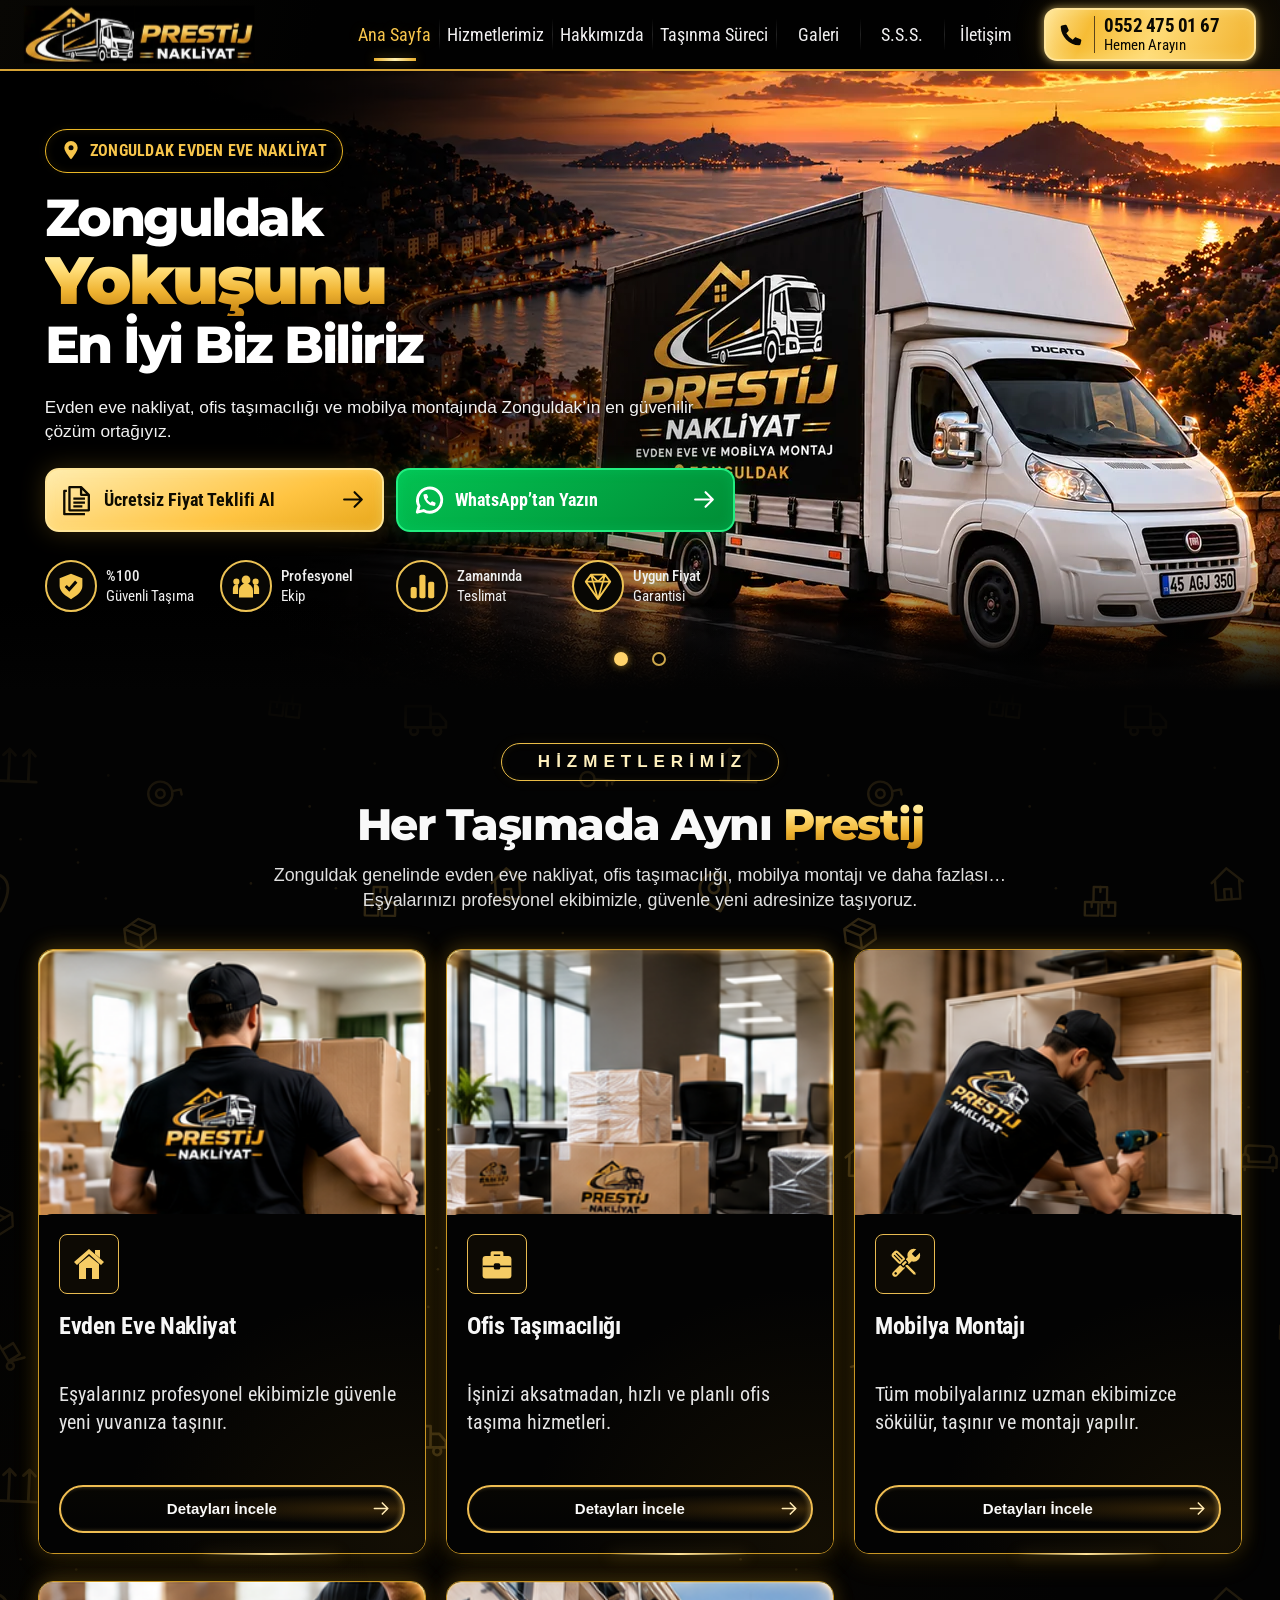
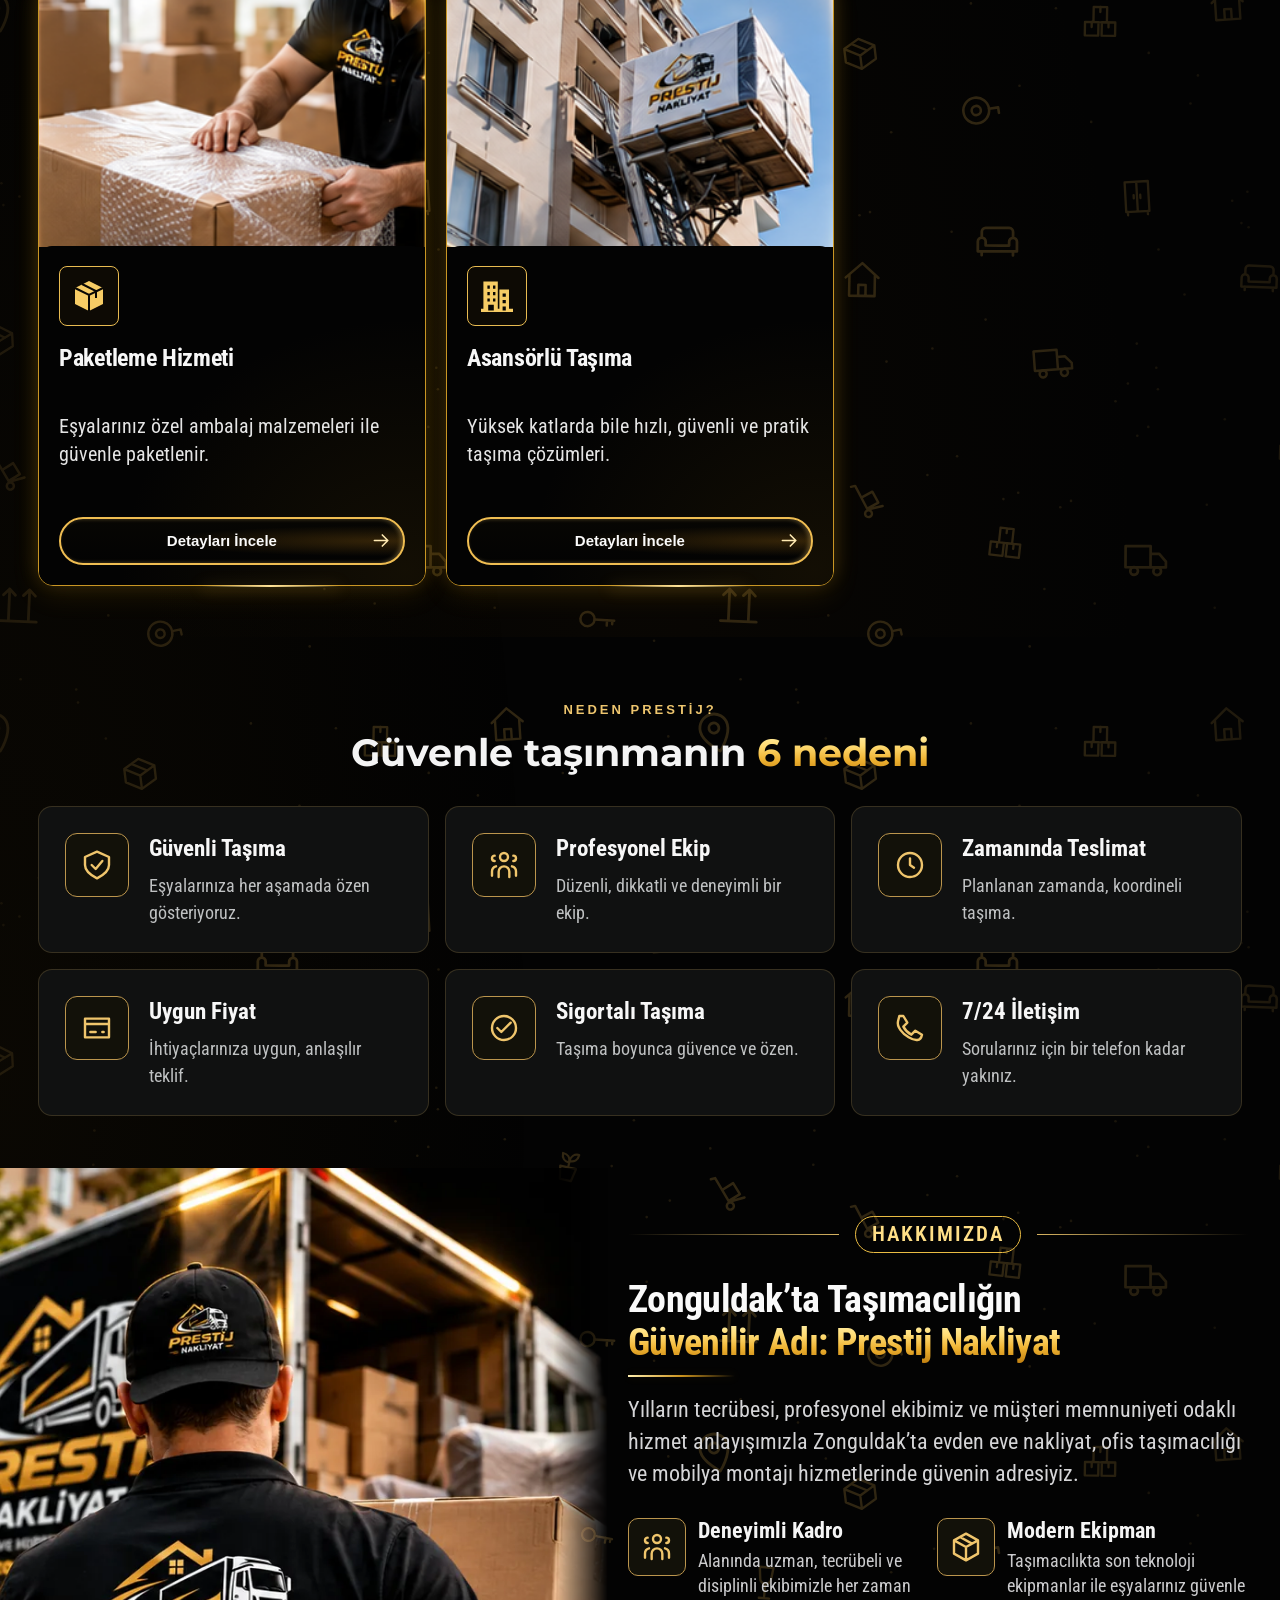
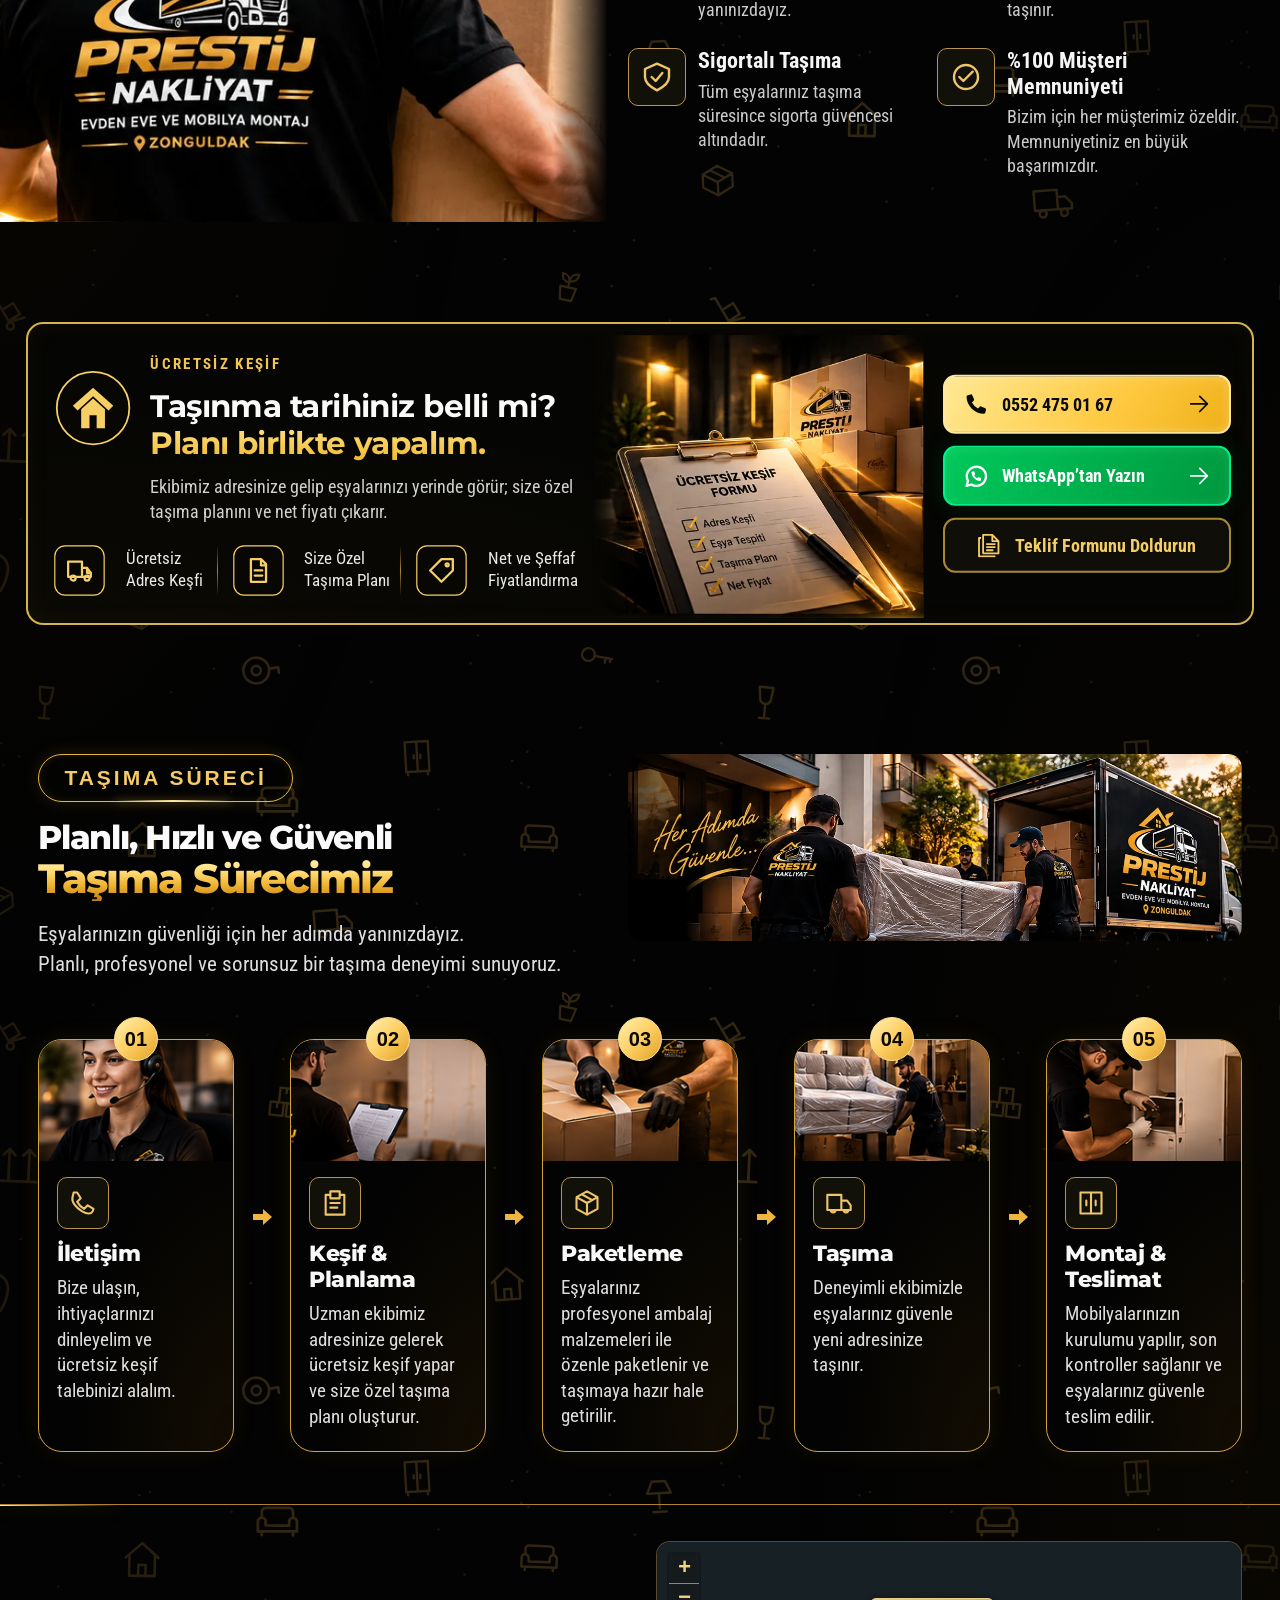
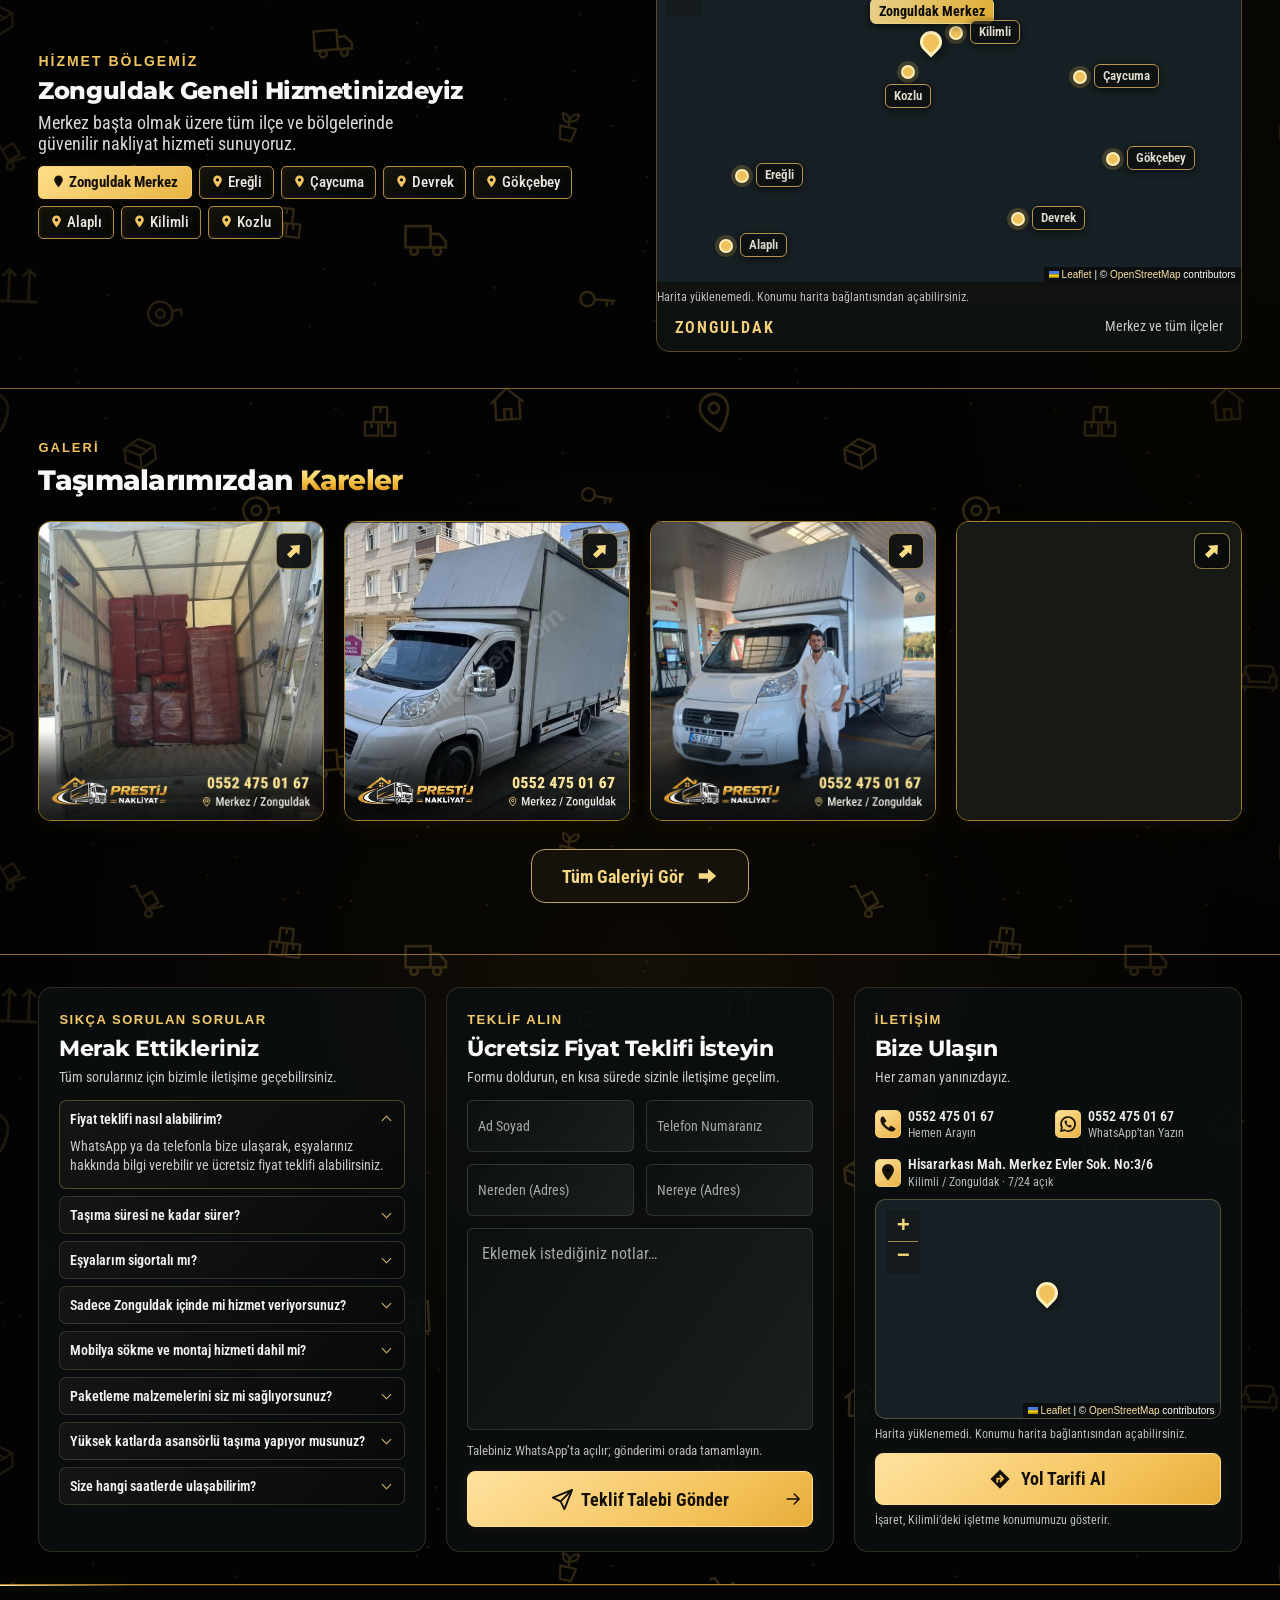
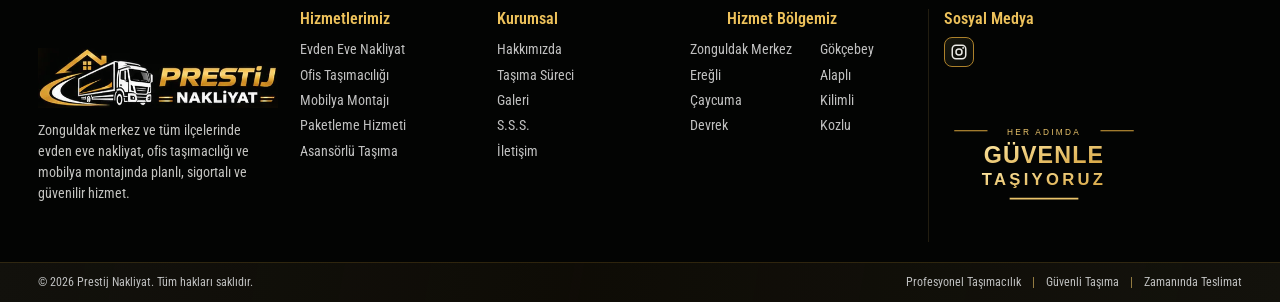
==== commit 49926de0: "fix: align contact map with verified business location" ====
--- a/index.html
+++ b/index.html
@@ -45,7 +45,7 @@
   <script src="services.js?v=20260928-1" defer></script>
   <script src="contact.js?v=20260928-1" defer></script>
   <script src="gallery.js?v=20260928-1" defer></script>
-  <script src="maps.js?v=20260928-1" defer></script>
+  <script src="maps.js?v=20260929-1" defer></script>
 </head>
 <body id="ana-sayfa">
   <header class="site-header">
@@ -386,7 +386,7 @@
             <a href="https://wa.me/905524750167" target="_blank" rel="noopener noreferrer"><span class="reach-icon"><svg aria-hidden="true"><use href="#icon-whatsapp"/></svg></span><span><strong>0552 475 01 67</strong><small>WhatsApp’tan Yazın</small></span></a>
             <a class="reach-address" href="https://maps.app.goo.gl/FkS2a55wqvdYeri78" target="_blank" rel="noopener noreferrer"><span class="reach-icon"><svg aria-hidden="true"><use href="#icon-pin"/></svg></span><span><strong>Hisararkası Mah. Merkez Evler Sok. No:3/6</strong><small>Kilimli / Zonguldak · 7/24 açık</small></span></a>
           </address>
-          <div class="reach-map-wrap"><div id="contact-map" class="interactive-map" role="region" aria-label="Kilimli adresimizi gösteren yakınlaştırılabilir harita"></div><a class="directions-button" href="https://maps.app.goo.gl/FkS2a55wqvdYeri78" target="_blank" rel="noopener noreferrer"><svg viewBox="0 0 24 24" aria-hidden="true"><path d="M12 1.5 22.5 12 12 22.5 1.5 12Z" fill="currentColor"/><path d="M9 15v-3.5h6M12.5 8.5l2.8 3-2.8 3" fill="none" stroke="#f4c158" stroke-width="2" stroke-linecap="round" stroke-linejoin="round"/></svg>Yol Tarifi Al<span class="contact-visually-hidden"> (yeni sekmede açılır)</span></a><p class="map-note">İşaret, Kilimli’deki adresimizin yaklaşık konumunu gösterir.</p></div>
+          <div class="reach-map-wrap"><div id="contact-map" class="interactive-map" role="region" aria-label="Kilimli adresimizi gösteren yakınlaştırılabilir harita"></div><a class="directions-button" href="https://maps.app.goo.gl/FkS2a55wqvdYeri78" target="_blank" rel="noopener noreferrer"><svg viewBox="0 0 24 24" aria-hidden="true"><path d="M12 1.5 22.5 12 12 22.5 1.5 12Z" fill="currentColor"/><path d="M9 15v-3.5h6M12.5 8.5l2.8 3-2.8 3" fill="none" stroke="#f4c158" stroke-width="2" stroke-linecap="round" stroke-linejoin="round"/></svg>Yol Tarifi Al<span class="contact-visually-hidden"> (yeni sekmede açılır)</span></a><p class="map-note">İşaret, Kilimli’deki işletme konumumuzu gösterir.</p></div>
         </div>
       </div>
     </section>
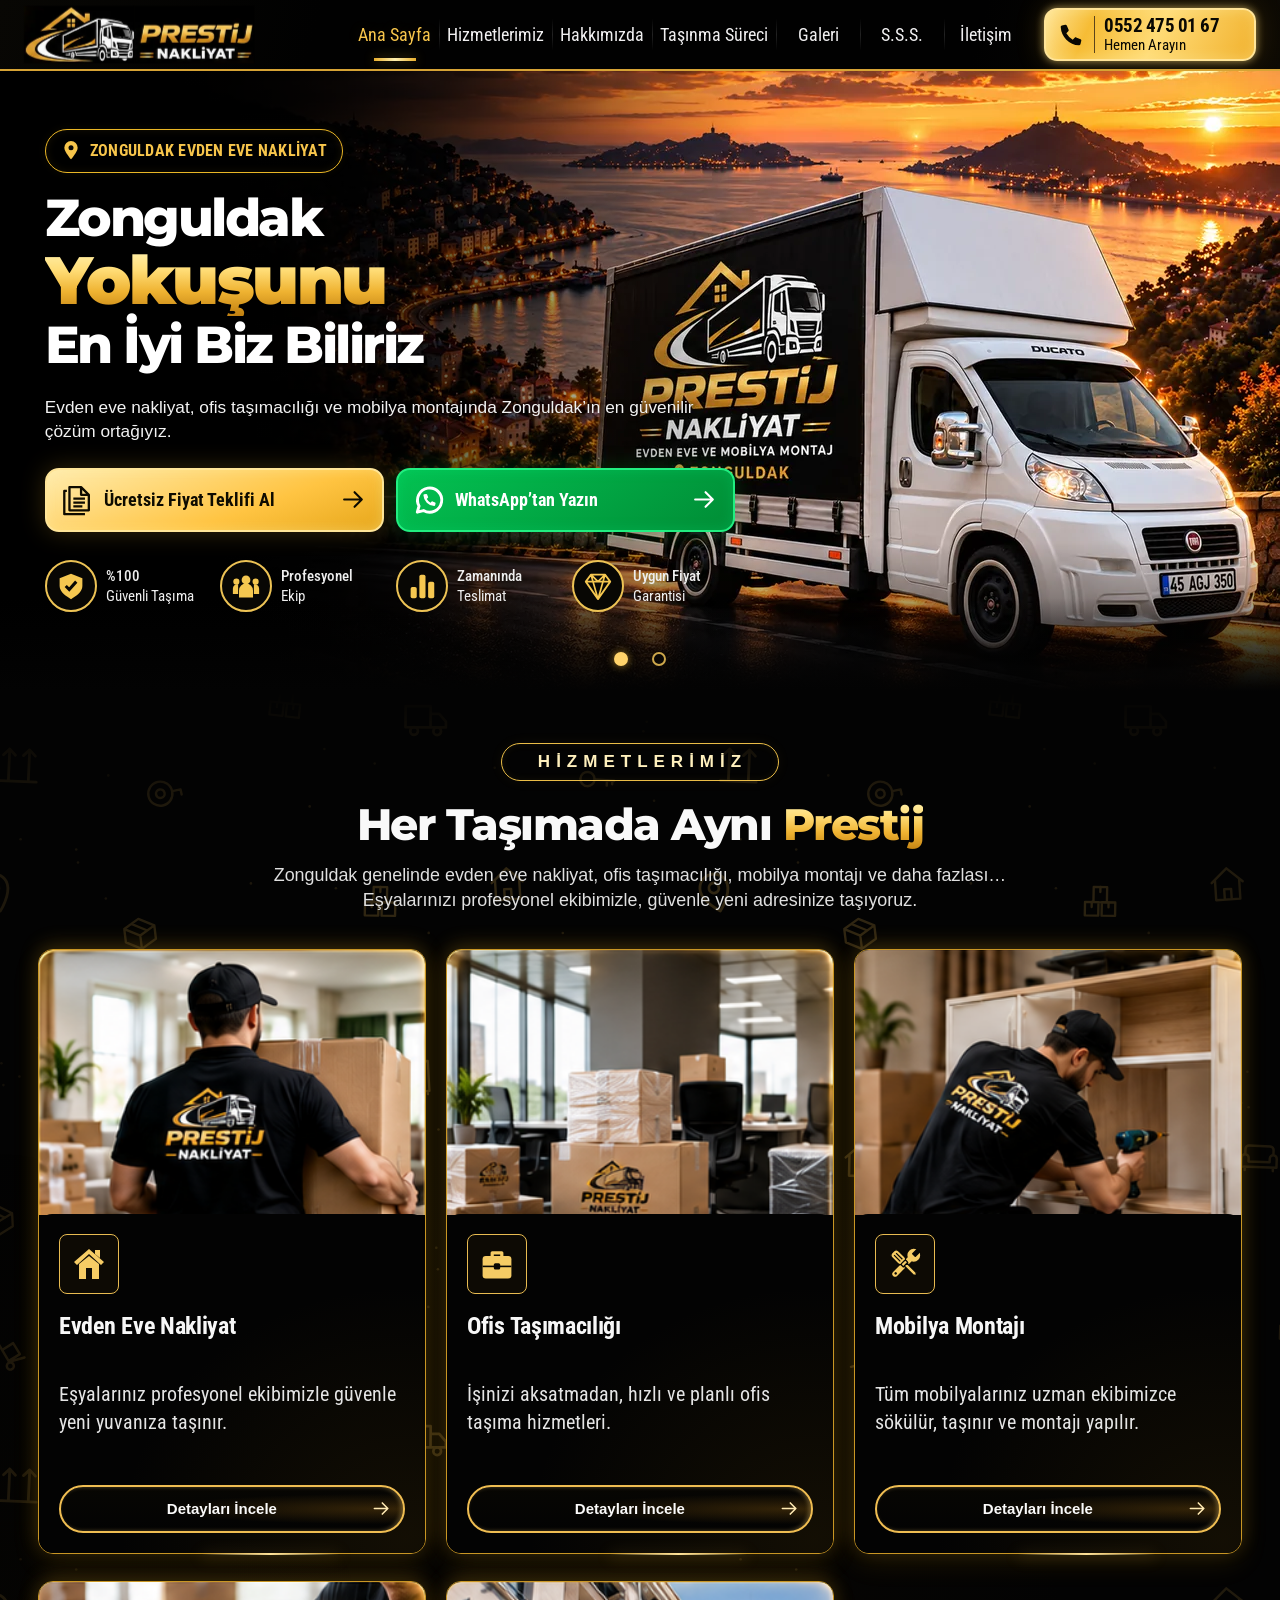
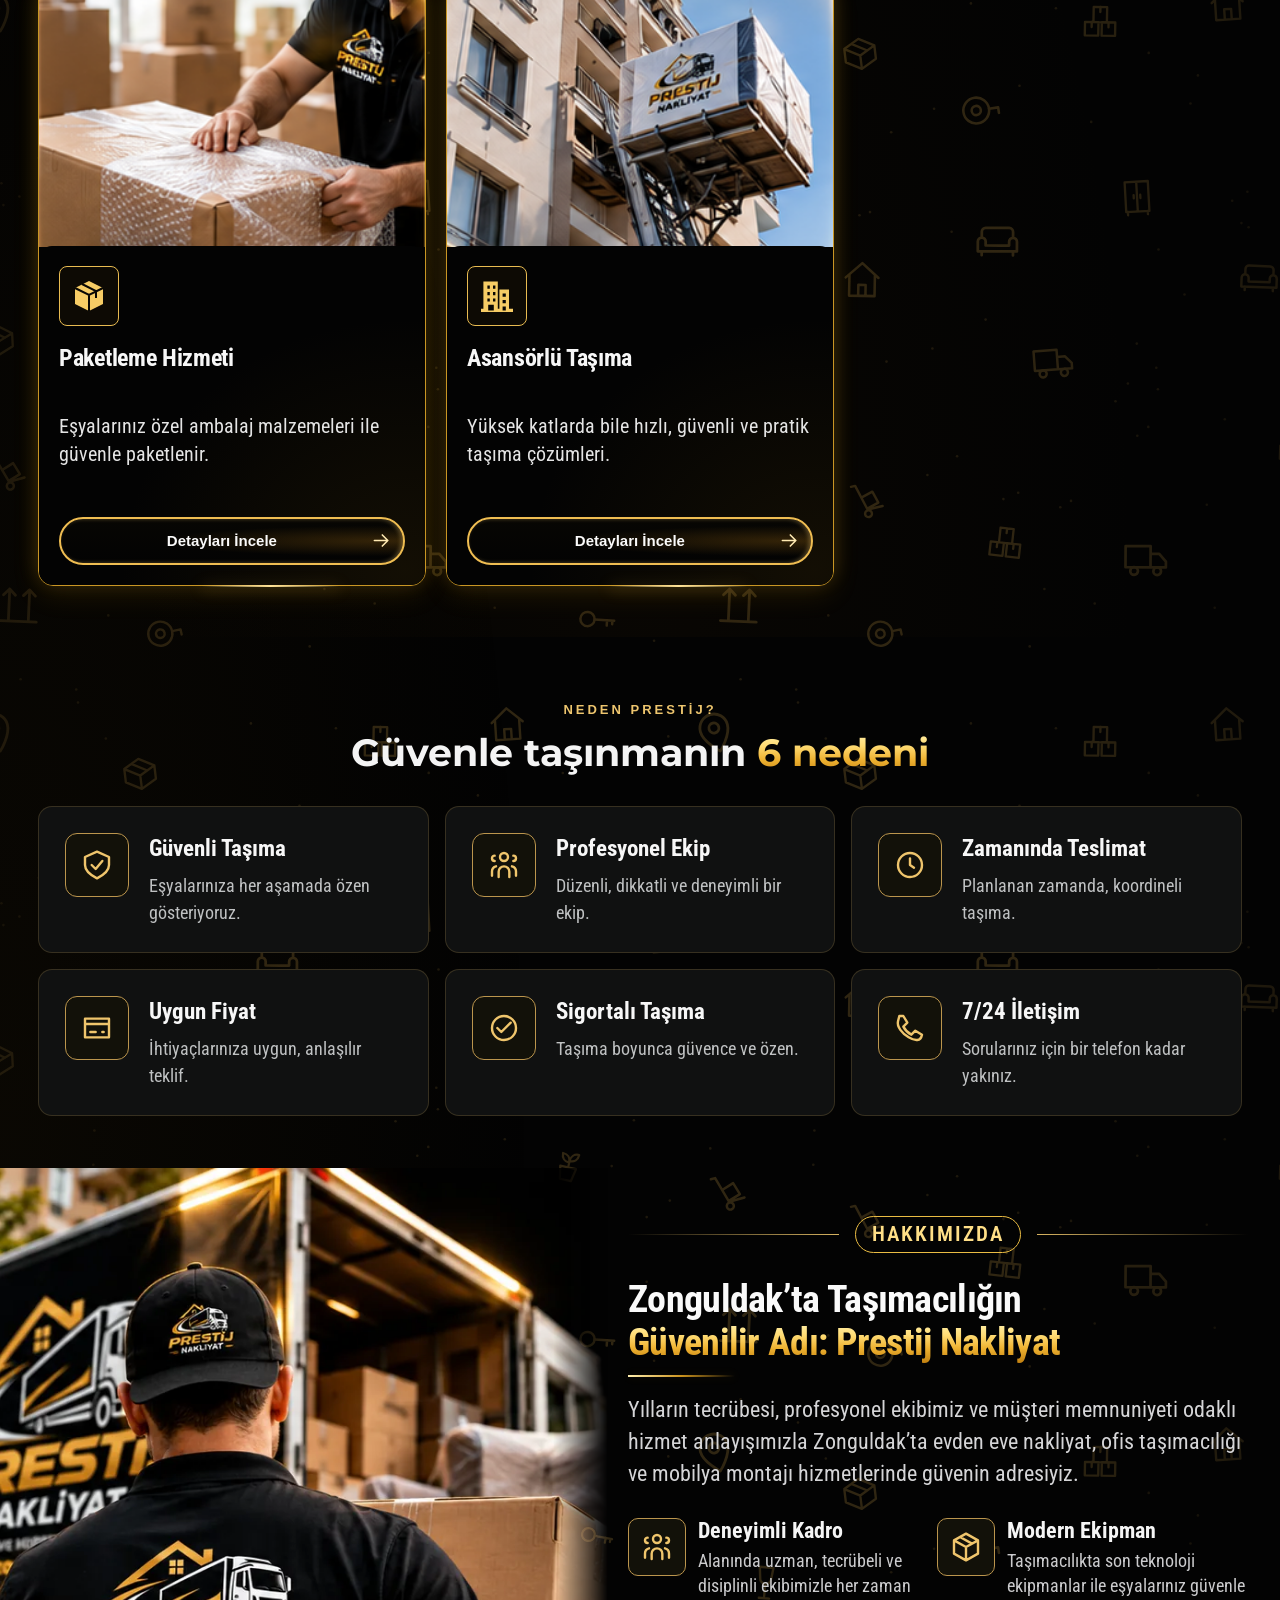
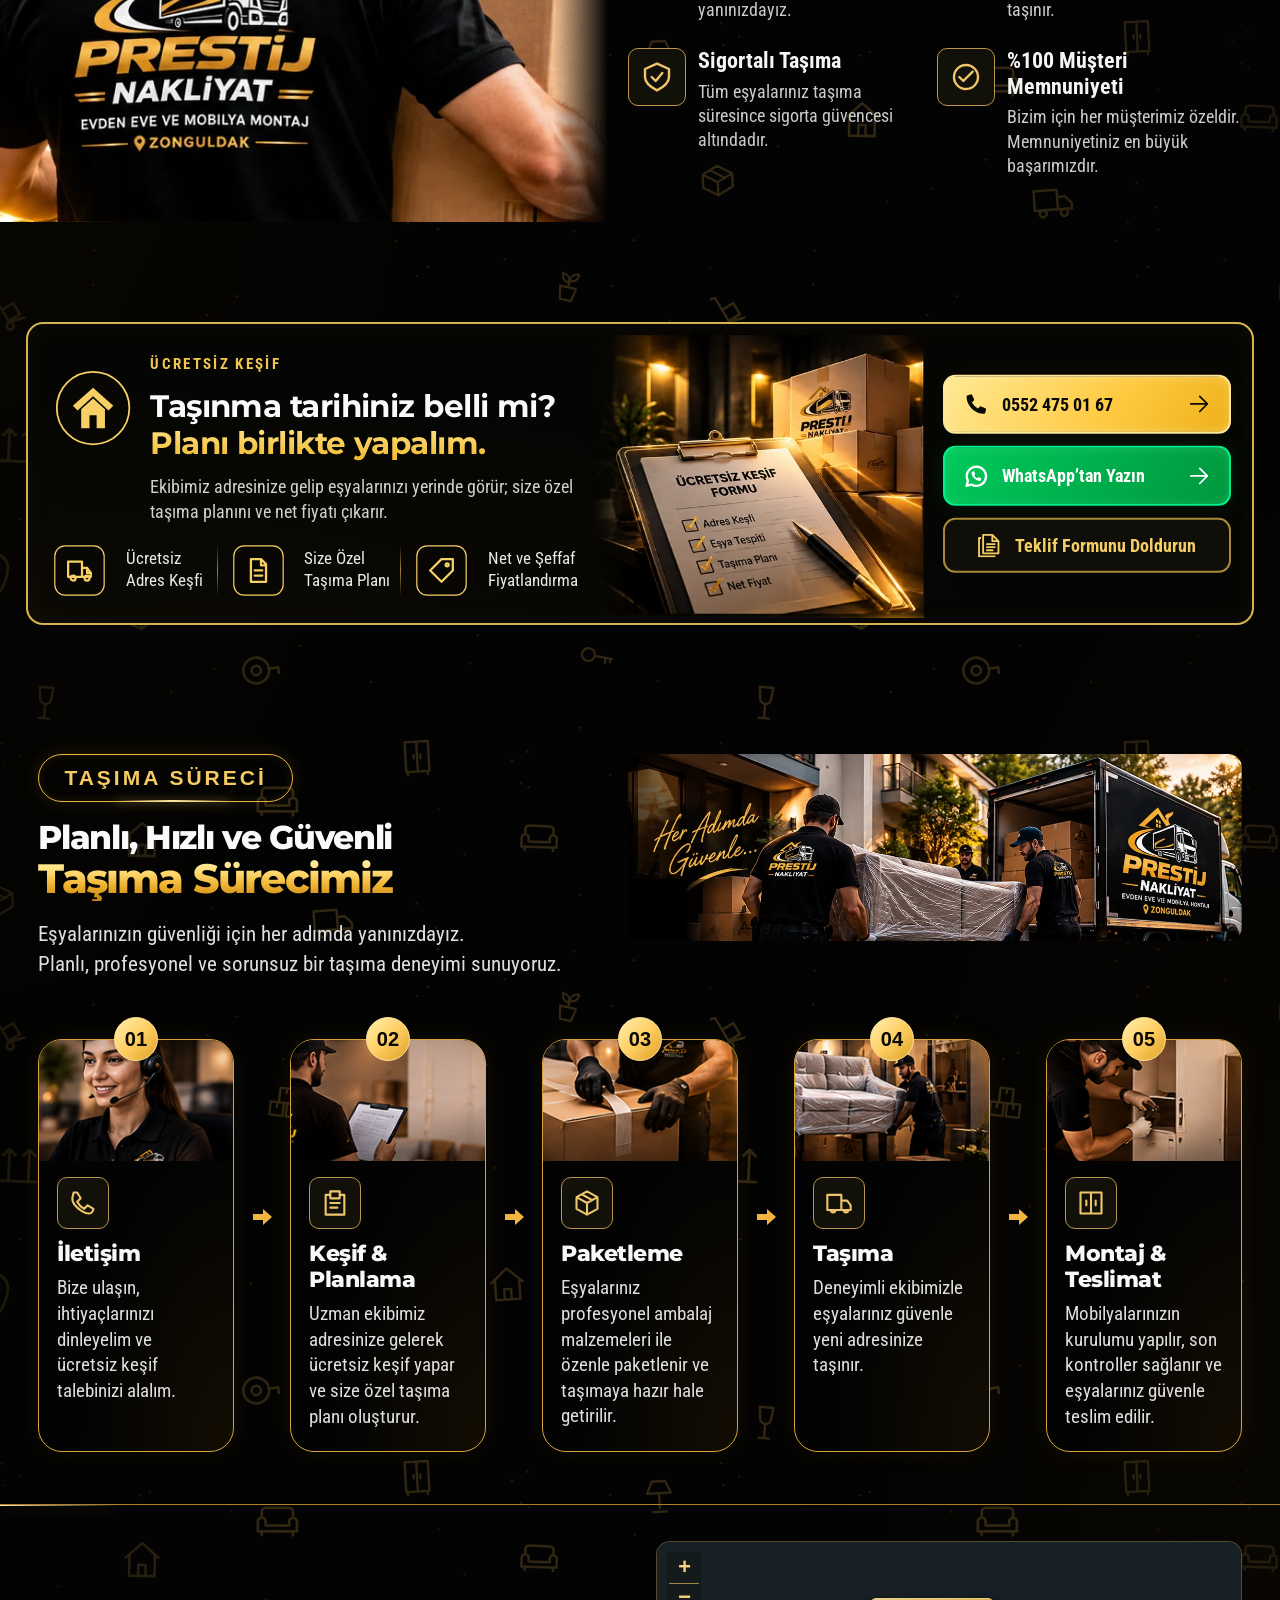
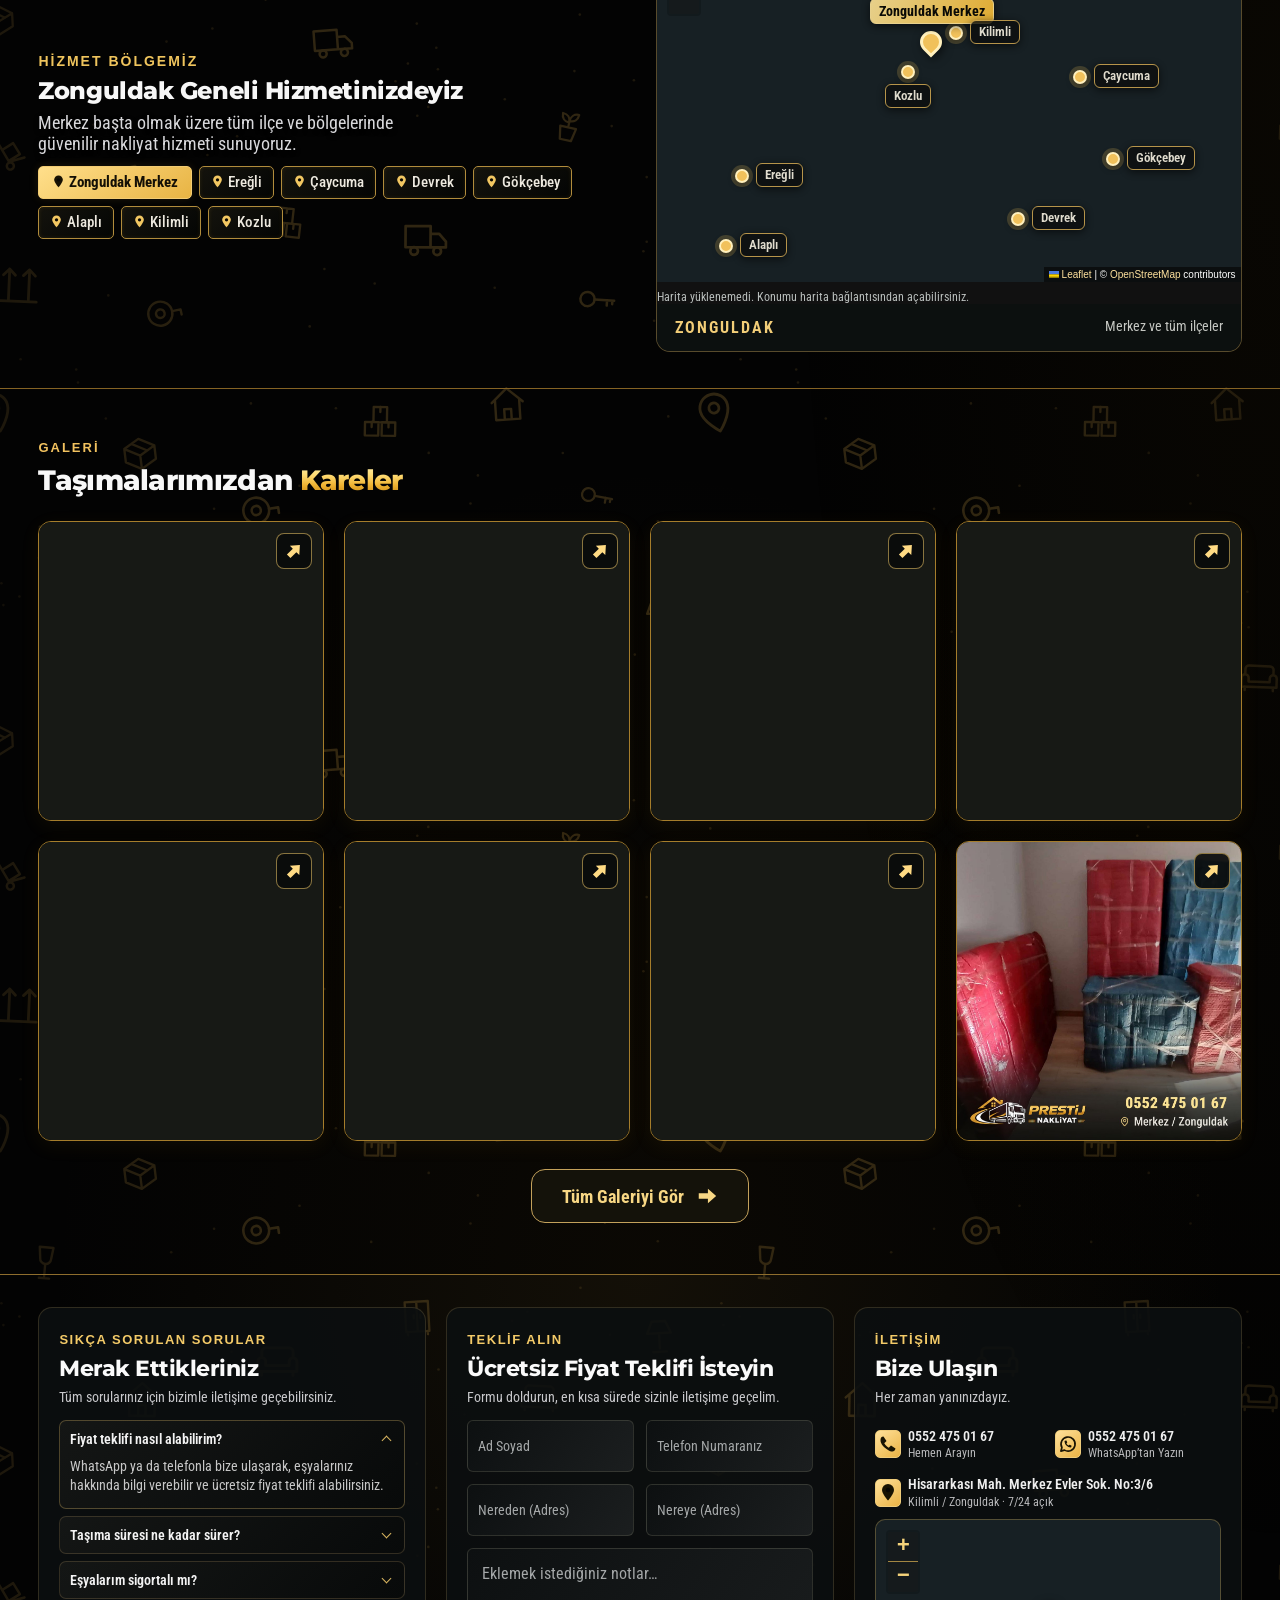
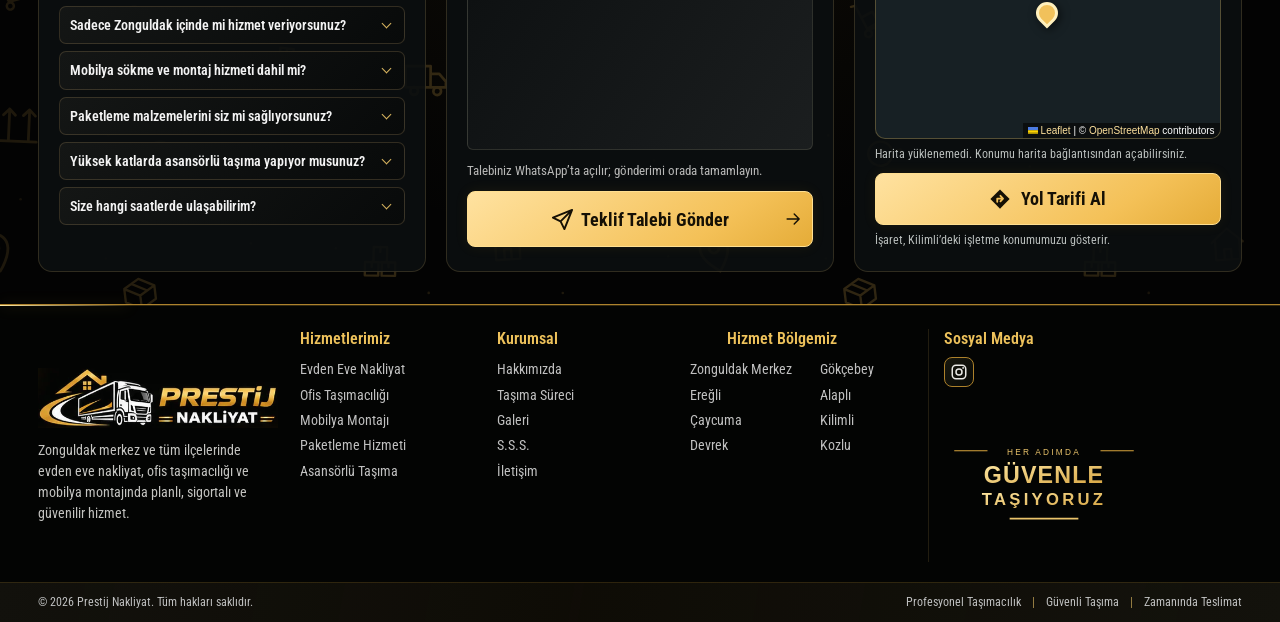
==== commit 634f69d6: "Add four packed-furniture photos to the gallery with the brand band Add the client's new photos as s" ====
--- a/index.html
+++ b/index.html
@@ -335,10 +335,22 @@
         <figure class="gallery-card">
           <button class="gallery-photo-button" type="button" data-photo="3" aria-haspopup="dialog" aria-label="Koruyucu ambalajla sarılmış eşyaların fotoğrafını büyüt"><img src="assets/gallery/korumali-esyalar-bantli.jpg" width="720" height="756" alt="Oda içinde taşınmaya hazırlanmış, koruyucu ambalaj ve streçle sarılmış eşyalar; altta Prestij Nakliyat logosu, 0552 475 01 67 ve Merkez / Zonguldak yazısı" loading="lazy" decoding="async"><span class="gallery-enlarge" aria-hidden="true"><svg viewBox="0 0 24 24" aria-hidden="true"><path d="M3 9h10V4l9 8-9 8v-5H3Z" fill="currentColor"/></svg></span></button>
         </figure>
+        <figure class="gallery-card">
+          <button class="gallery-photo-button" type="button" data-photo="4" aria-haspopup="dialog" aria-label="Ekip üyesinin yanındaki paketlenmiş eşyaların fotoğrafını büyüt"><img src="assets/gallery/paketli-esyalar-ekip-bantli.jpg" width="960" height="1008" alt="Yeni evde kırmızı ve mavi koruyucu ambalajla paketlenmiş eşyalar ve yanında ekip üyesi; altta Prestij Nakliyat logosu, 0552 475 01 67 ve Merkez / Zonguldak yazısı" loading="lazy" decoding="async"><span class="gallery-enlarge" aria-hidden="true"><svg viewBox="0 0 24 24" aria-hidden="true"><path d="M3 9h10V4l9 8-9 8v-5H3Z" fill="currentColor"/></svg></span></button>
+        </figure>
+        <figure class="gallery-card">
+          <button class="gallery-photo-button" type="button" data-photo="5" aria-haspopup="dialog" aria-label="Paketlenmiş eşyalar ve kolilerin fotoğrafını büyüt"><img src="assets/gallery/paketli-esyalar-koli-bantli.jpg" width="960" height="1008" alt="Boş odada koruyucu ambalajla sarılmış dolap, kanepe ve koliler; altta Prestij Nakliyat logosu, 0552 475 01 67 ve Merkez / Zonguldak yazısı" loading="lazy" decoding="async"><span class="gallery-enlarge" aria-hidden="true"><svg viewBox="0 0 24 24" aria-hidden="true"><path d="M3 9h10V4l9 8-9 8v-5H3Z" fill="currentColor"/></svg></span></button>
+        </figure>
+        <figure class="gallery-card">
+          <button class="gallery-photo-button" type="button" data-photo="6" aria-haspopup="dialog" aria-label="Oda köşesindeki paketlenmiş eşyaların fotoğrafını büyüt"><img src="assets/gallery/paketli-esyalar-kose-bantli.jpg" width="960" height="1008" alt="Oda köşesine yerleştirilmiş, kırmızı ve mavi koruyucu ambalajla sarılmış mobilyalar; altta Prestij Nakliyat logosu, 0552 475 01 67 ve Merkez / Zonguldak yazısı" loading="lazy" decoding="async"><span class="gallery-enlarge" aria-hidden="true"><svg viewBox="0 0 24 24" aria-hidden="true"><path d="M3 9h10V4l9 8-9 8v-5H3Z" fill="currentColor"/></svg></span></button>
+        </figure>
+        <figure class="gallery-card">
+          <button class="gallery-photo-button" type="button" data-photo="7" aria-haspopup="dialog" aria-label="Paketlenmiş yatak ve mobilyaların fotoğrafını büyüt"><img src="assets/gallery/paketli-esyalar-yatak-bantli.jpg" width="1071" height="1125" alt="Koruyucu ambalajla sarılmış yatak, dolap ve mobilyalar yeni evde; altta Prestij Nakliyat logosu, 0552 475 01 67 ve Merkez / Zonguldak yazısı" loading="lazy" decoding="async"><span class="gallery-enlarge" aria-hidden="true"><svg viewBox="0 0 24 24" aria-hidden="true"><path d="M3 9h10V4l9 8-9 8v-5H3Z" fill="currentColor"/></svg></span></button>
+        </figure>
       </div>
       <a class="gallery-more" href="galeri.html">Tüm Galeriyi Gör <svg viewBox="0 0 24 24" aria-hidden="true"><path d="M3 9h10V4l9 8-9 8v-5H3Z" fill="currentColor"/></svg></a>
       <dialog class="gallery-dialog" aria-label="Galeri fotoğrafı">
-        <div class="gallery-viewer-toolbar"><div class="gallery-viewer-heading"><span class="gallery-viewer-eyebrow">GALERİ</span><p class="gallery-caption"></p></div><span class="gallery-counter" aria-live="polite">1 / 4</span><button class="gallery-close" type="button" aria-label="Fotoğrafı kapat" autofocus>×</button></div>
+        <div class="gallery-viewer-toolbar"><div class="gallery-viewer-heading"><span class="gallery-viewer-eyebrow">GALERİ</span><p class="gallery-caption"></p></div><span class="gallery-counter" aria-live="polite">1 / 8</span><button class="gallery-close" type="button" aria-label="Fotoğrafı kapat" autofocus>×</button></div>
         <div class="gallery-viewer-image"><span class="gallery-viewer-photo"><img alt=""></span><button class="gallery-previous" type="button" aria-label="Önceki fotoğraf"><svg viewBox="0 0 24 24" aria-hidden="true"><path d="M3 9h10V4l9 8-9 8v-5H3Z" fill="currentColor"/></svg></button><button class="gallery-next" type="button" aria-label="Sonraki fotoğraf"><svg viewBox="0 0 24 24" aria-hidden="true"><path d="M3 9h10V4l9 8-9 8v-5H3Z" fill="currentColor"/></svg></button></div>
         <div class="gallery-thumbs" role="group" aria-label="Fotoğraf seçimi"></div>
       </dialog>
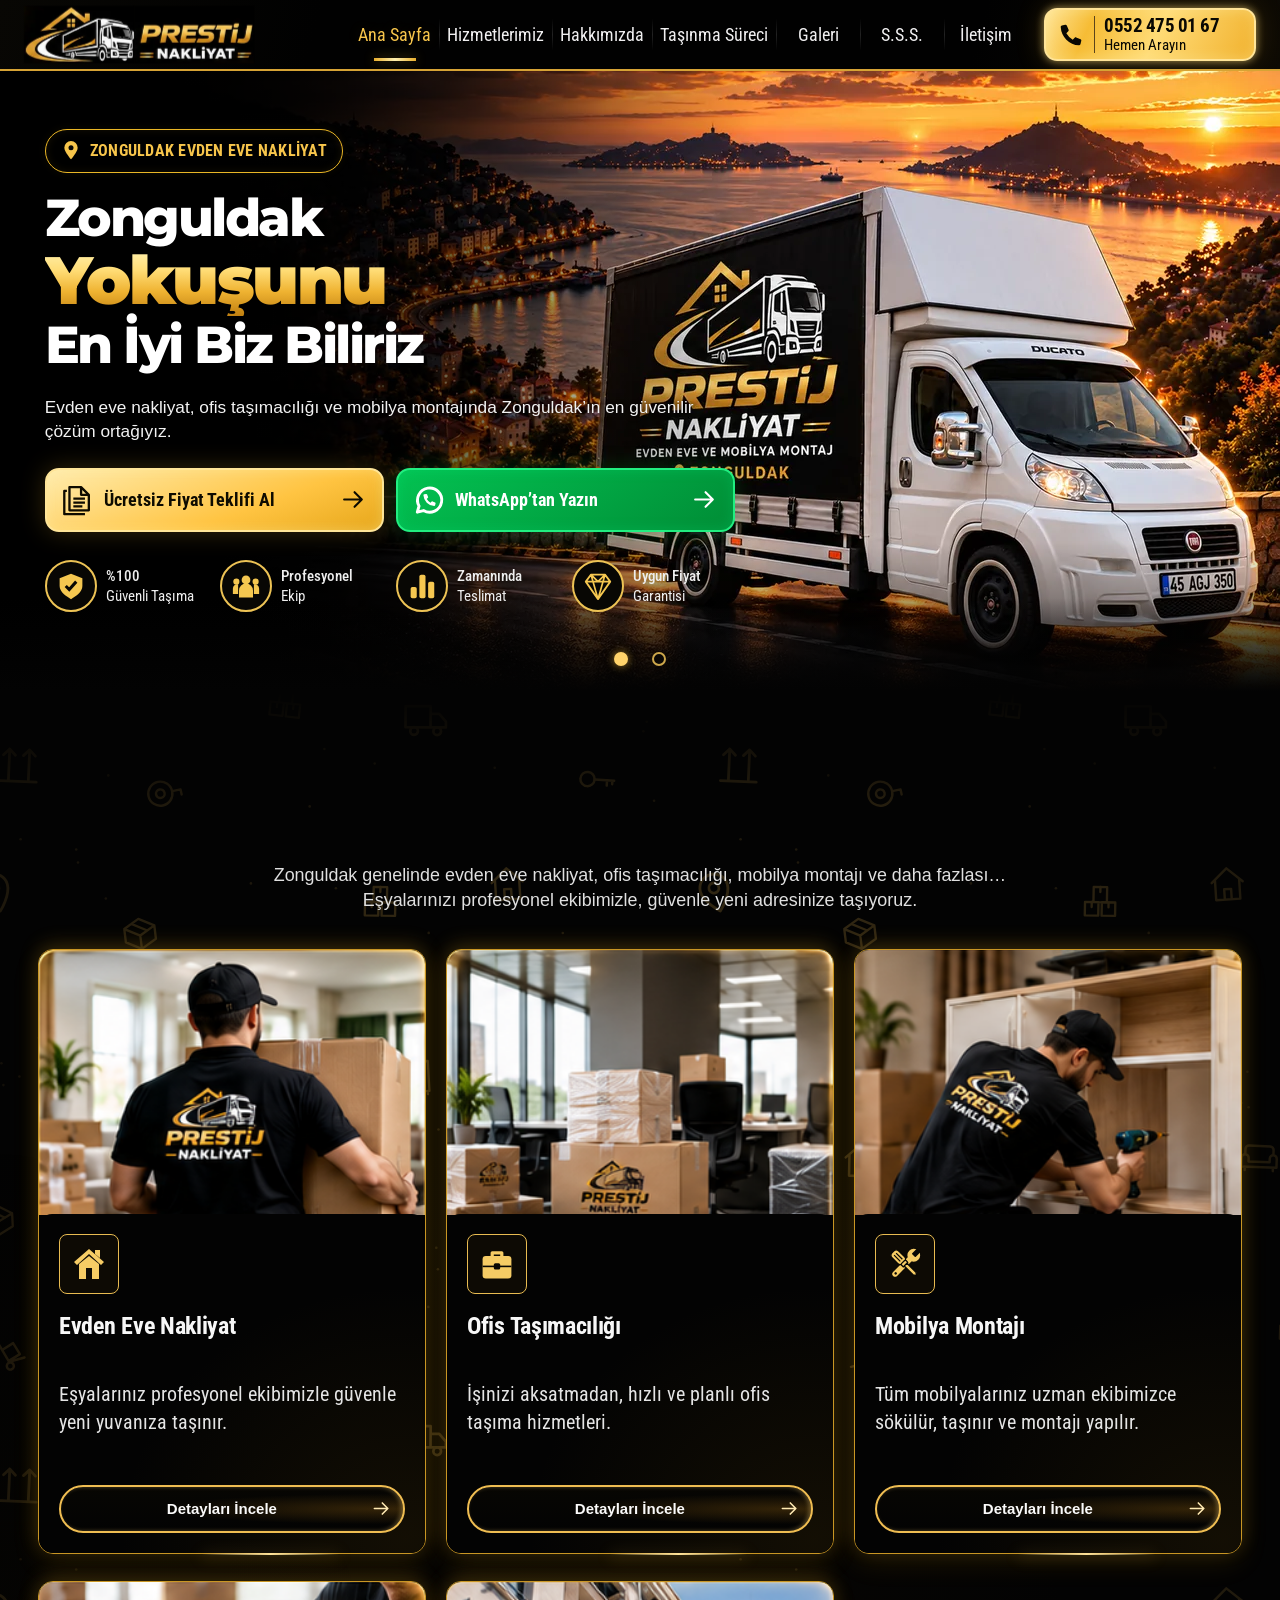
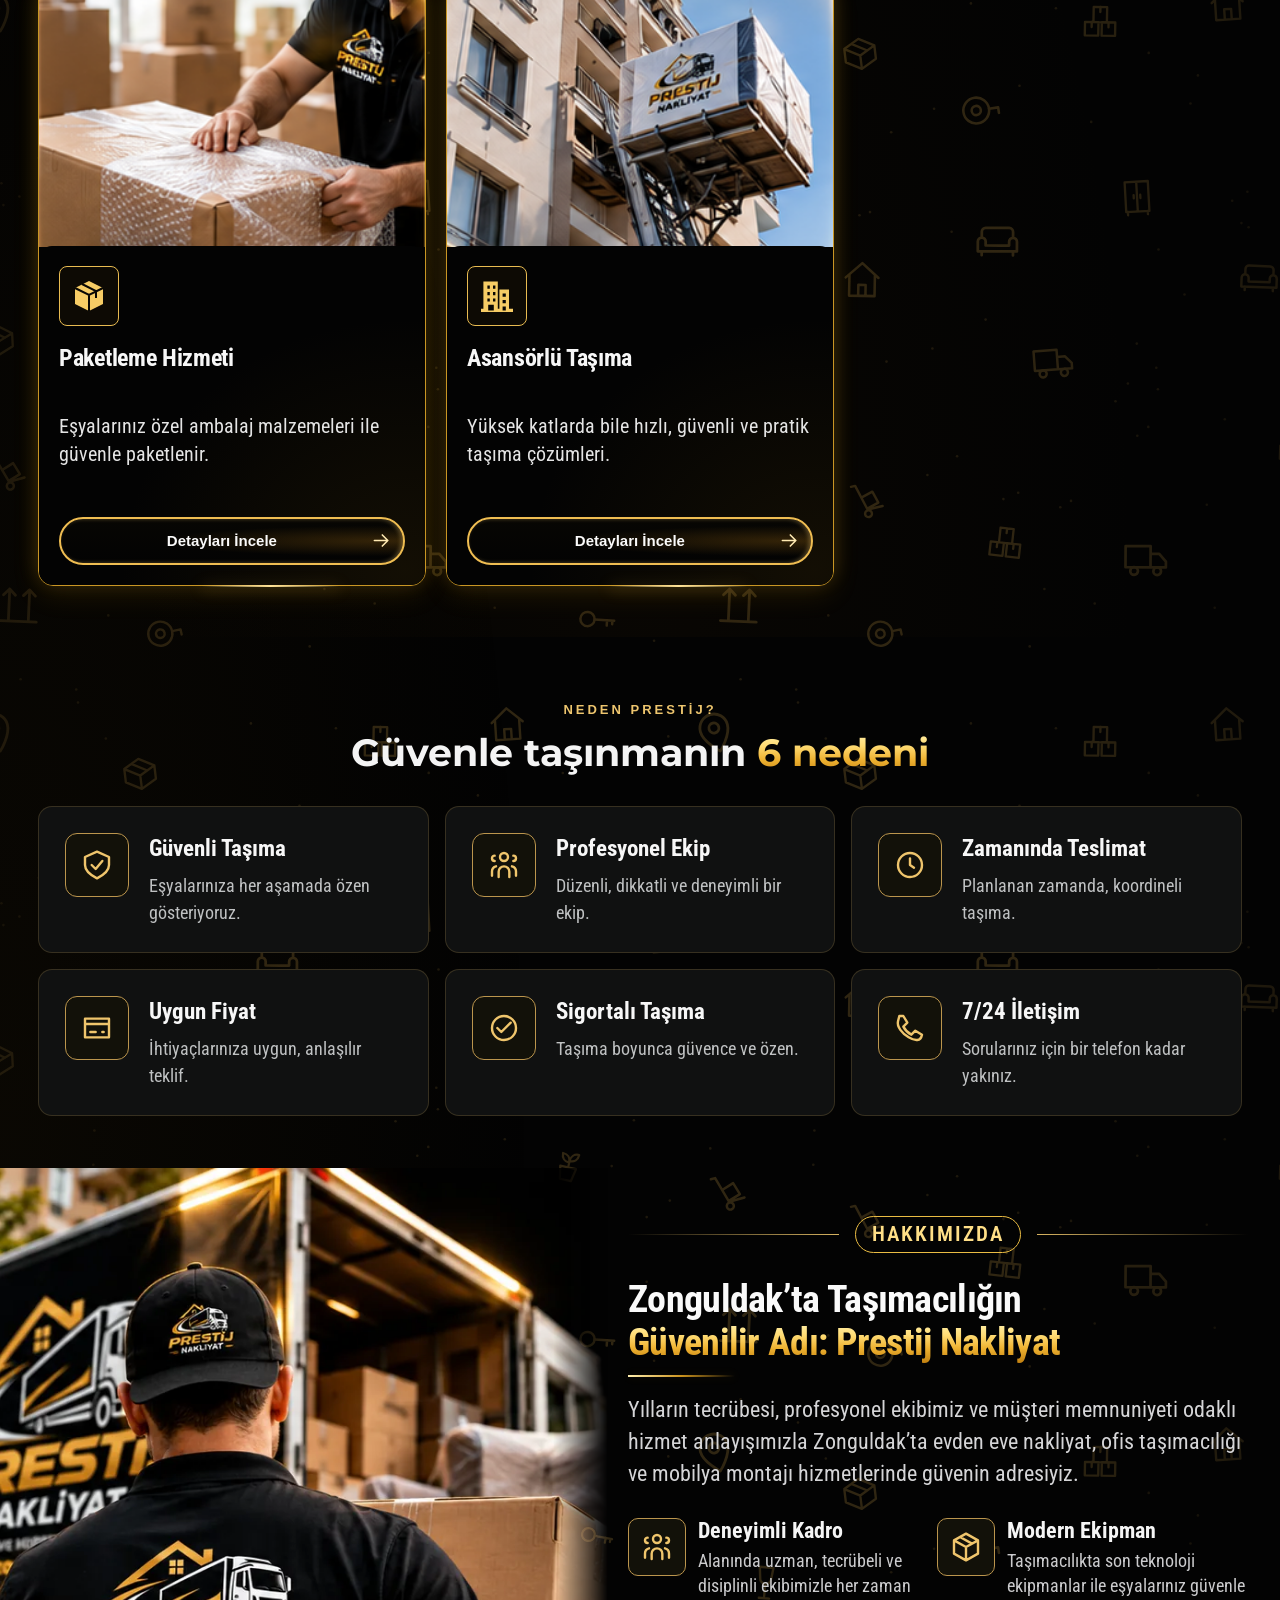
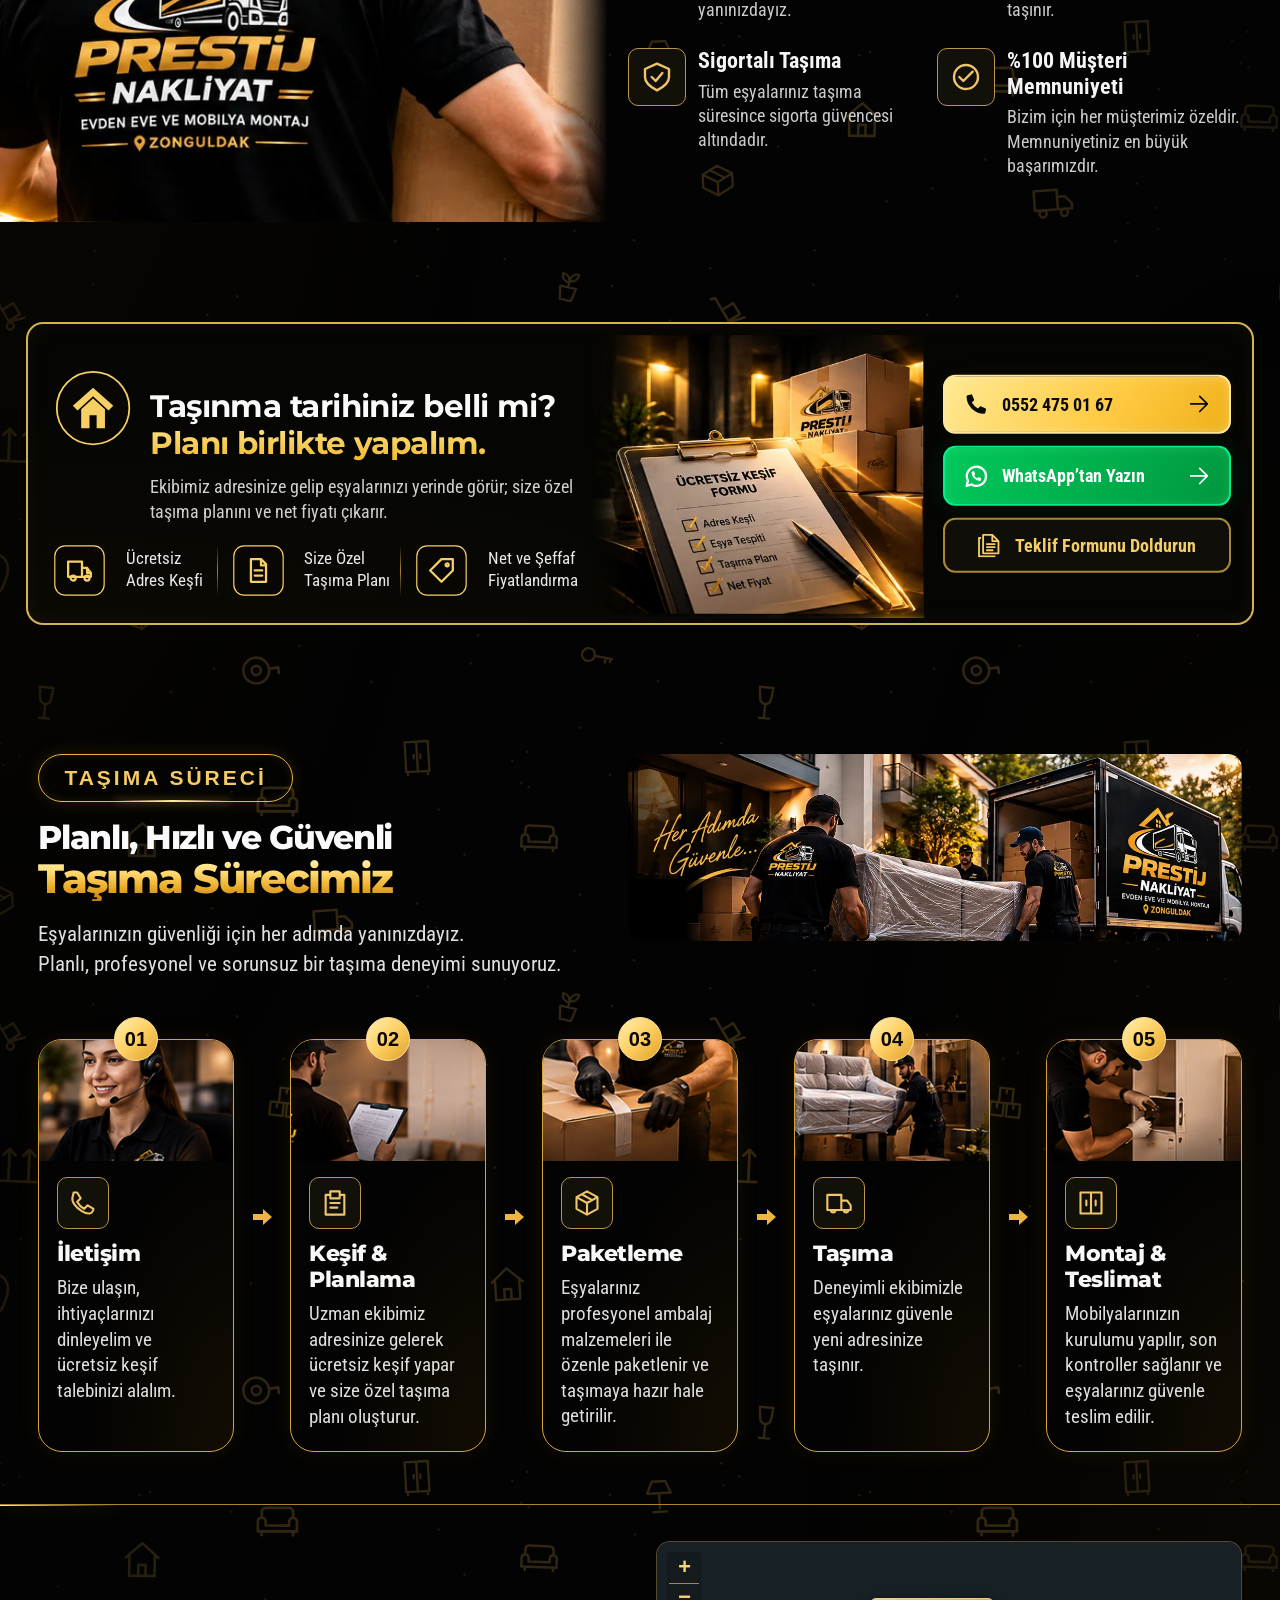
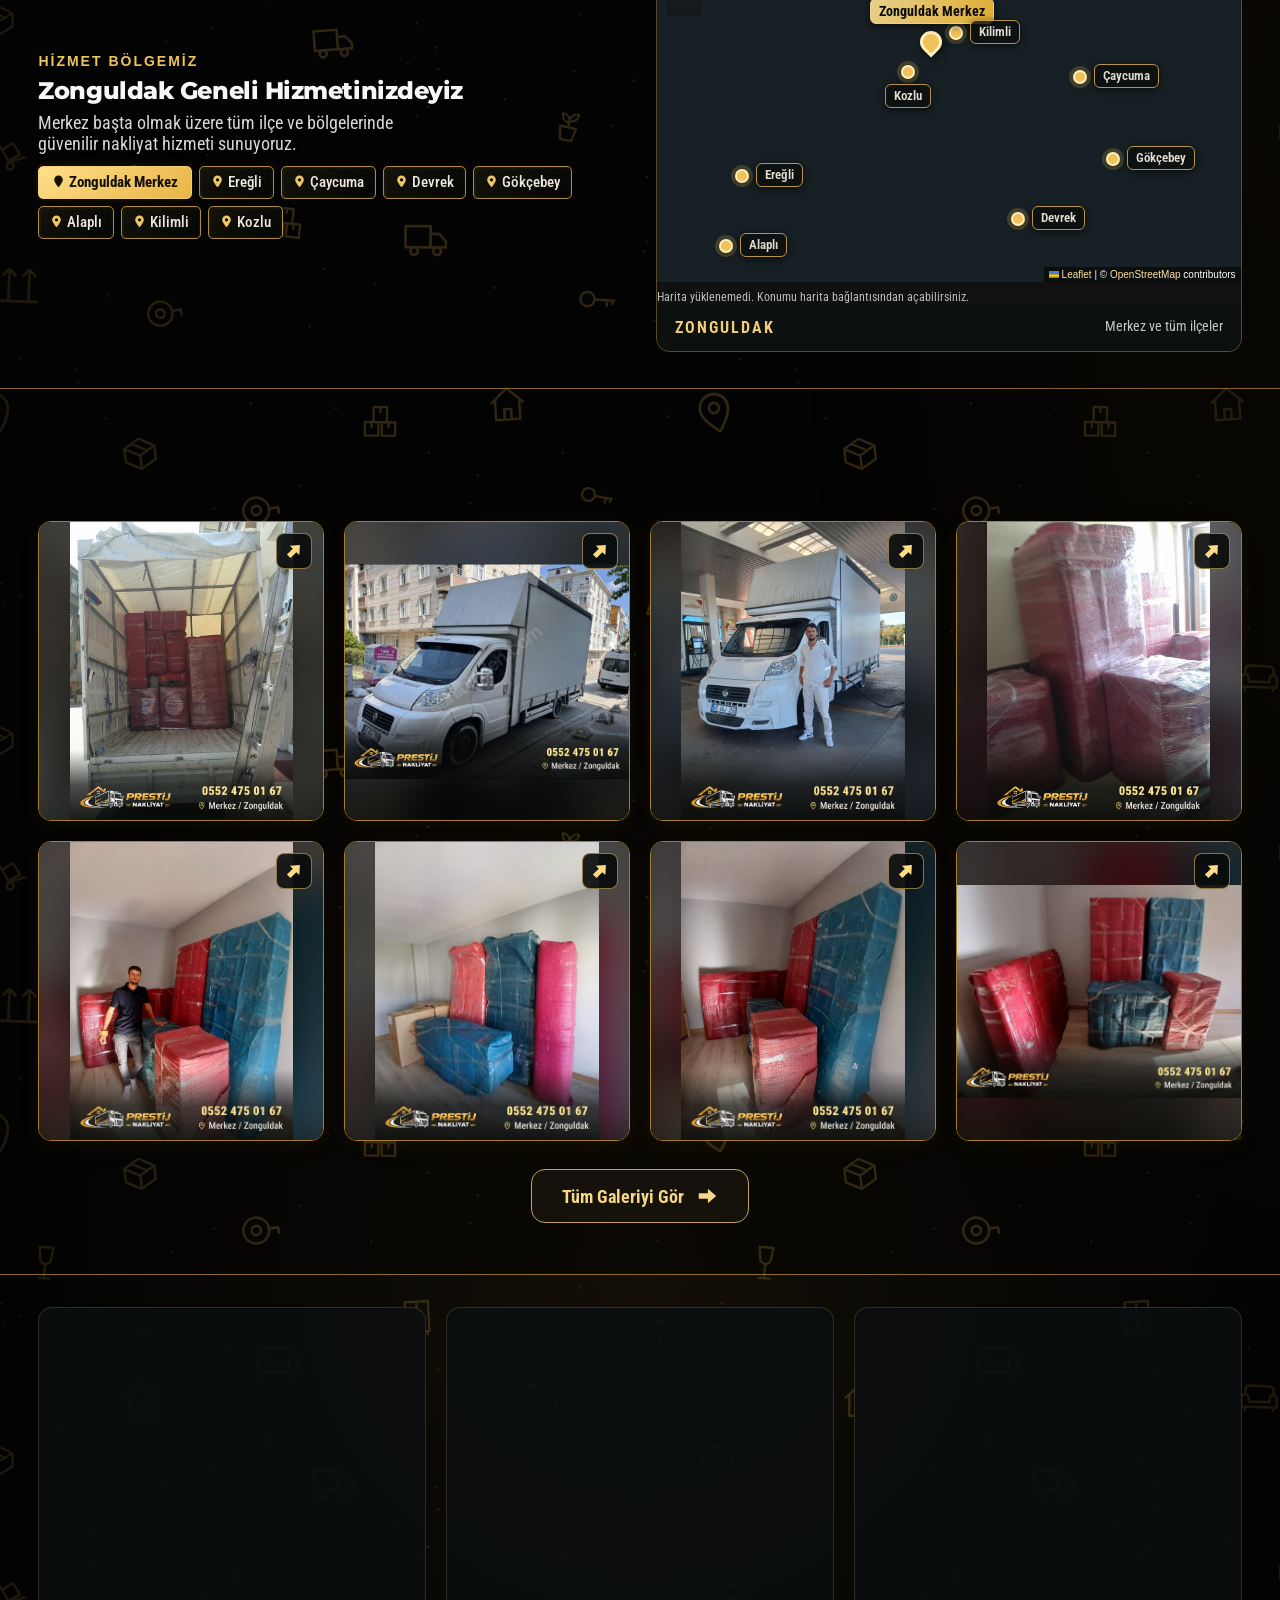
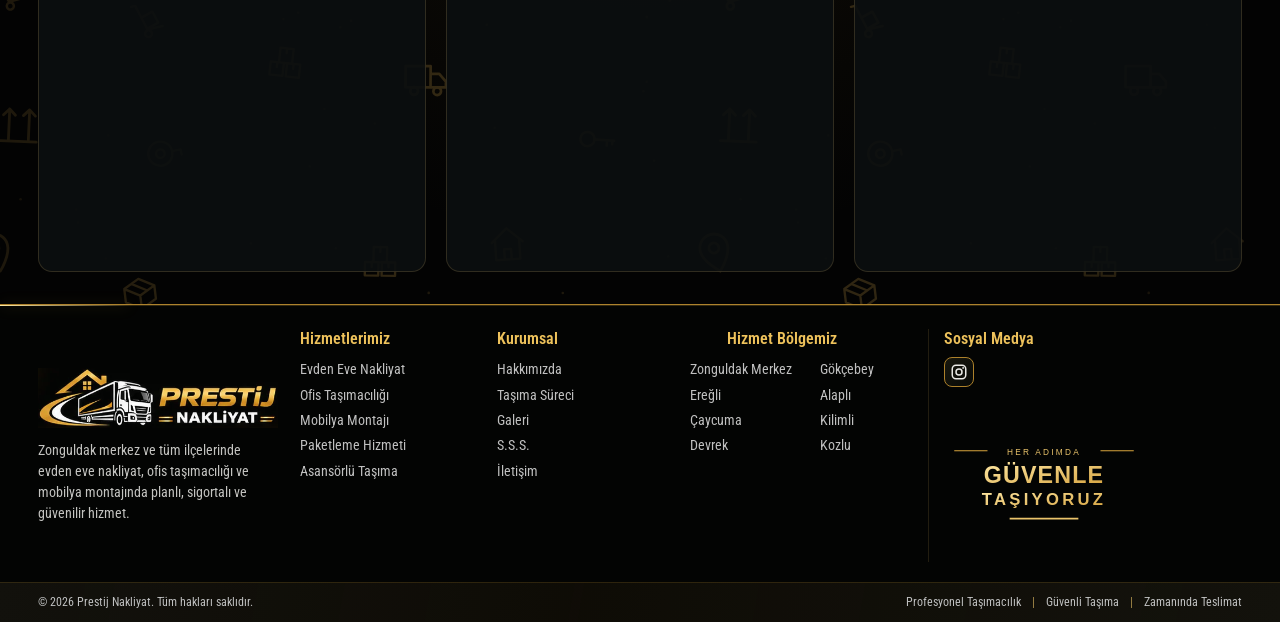
==== commit d66c98e0: "Show gallery photos uncropped - make_gallery_bands.py no longer crops: each source is kept whole   (" ====
--- a/index.html
+++ b/index.html
@@ -37,14 +37,14 @@
   <!-- seo:end -->
   <link rel="preload" href="assets/fonts/roboto-condensed-variable.woff2" as="font" type="font/woff2" crossorigin>
   <link rel="preload" href="assets/fonts/montserrat-variable.woff2" as="font" type="font/woff2" crossorigin>
-  <link rel="stylesheet" href="site.css?v=20260928-1">
+  <link rel="stylesheet" href="site.css?v=20260930-1">
   <link rel="preload" as="image" href="assets/opt/hero-coast-fiat-1280.webp" imagesrcset="assets/opt/hero-coast-fiat-960.webp 960w, assets/opt/hero-coast-fiat-1280.webp 1280w, assets/opt/hero-coast-fiat-1672.webp 1672w" imagesizes="(max-width: 650px) 176vw, 100vw" fetchpriority="high">
-  <script src="script.js?v=20260928-1" defer></script>
-  <script src="reveal.js?v=20260928-1" defer></script>
-  <script src="hero.js?v=20260928-1" defer></script>
-  <script src="services.js?v=20260928-1" defer></script>
-  <script src="contact.js?v=20260928-1" defer></script>
-  <script src="gallery.js?v=20260928-1" defer></script>
+  <script src="script.js?v=20260930-1" defer></script>
+  <script src="reveal.js?v=20260930-1" defer></script>
+  <script src="hero.js?v=20260930-1" defer></script>
+  <script src="services.js?v=20260930-1" defer></script>
+  <script src="contact.js?v=20260930-1" defer></script>
+  <script src="gallery.js?v=20260930-1" defer></script>
   <script src="maps.js?v=20260929-1" defer></script>
 </head>
 <body id="ana-sayfa">
@@ -324,28 +324,28 @@
       <header class="gallery-heading"><p>GALERİ</p><h2 id="gallery-title">Taşımalarımızdan <span class="gold-text">Kareler</span></h2></header>
       <div class="gallery-grid">
         <figure class="gallery-card">
-          <button class="gallery-photo-button" type="button" data-photo="0" aria-haspopup="dialog" aria-label="Araç içindeki paketlenmiş eşyaların fotoğrafını büyüt"><img src="assets/gallery/arac-ici-paketleme-bantli.jpg" width="720" height="756" alt="Nakliye aracının kasasına yerleştirilmiş kırmızı koruyucu ambalajlı eşyalar; altta Prestij Nakliyat logosu, 0552 475 01 67 ve Merkez / Zonguldak yazısı" loading="lazy" decoding="async"><span class="gallery-enlarge" aria-hidden="true"><svg viewBox="0 0 24 24" aria-hidden="true"><path d="M3 9h10V4l9 8-9 8v-5H3Z" fill="currentColor"/></svg></span></button>
-        </figure>
-        <figure class="gallery-card">
-          <button class="gallery-photo-button" type="button" data-photo="1" aria-haspopup="dialog" aria-label="Beyaz Fiat nakliye aracının fotoğrafını büyüt"><img src="assets/gallery/fiat-nakliye-araci-bantli.jpg" width="529" height="555" alt="Sokakta park halindeki beyaz Fiat kapalı kasa nakliye aracı; altta Prestij Nakliyat logosu, 0552 475 01 67 ve Merkez / Zonguldak yazısı" loading="lazy" decoding="async"><span class="gallery-enlarge" aria-hidden="true"><svg viewBox="0 0 24 24" aria-hidden="true"><path d="M3 9h10V4l9 8-9 8v-5H3Z" fill="currentColor"/></svg></span></button>
-        </figure>
-        <figure class="gallery-card">
-          <button class="gallery-photo-button" type="button" data-photo="2" aria-haspopup="dialog" aria-label="Akaryakıt istasyonundaki beyaz Fiat nakliye aracının fotoğrafını büyüt"><img src="assets/gallery/fiat-nakliye-araci-istasyon-bantli.jpg" width="1200" height="1260" alt="Akaryakıt istasyonunda beyaz Fiat kapalı kasa nakliye aracı ve yanında ekip üyesi; altta Prestij Nakliyat logosu, 0552 475 01 67 ve Merkez / Zonguldak yazısı" loading="lazy" decoding="async"><span class="gallery-enlarge" aria-hidden="true"><svg viewBox="0 0 24 24" aria-hidden="true"><path d="M3 9h10V4l9 8-9 8v-5H3Z" fill="currentColor"/></svg></span></button>
-        </figure>
-        <figure class="gallery-card">
-          <button class="gallery-photo-button" type="button" data-photo="3" aria-haspopup="dialog" aria-label="Koruyucu ambalajla sarılmış eşyaların fotoğrafını büyüt"><img src="assets/gallery/korumali-esyalar-bantli.jpg" width="720" height="756" alt="Oda içinde taşınmaya hazırlanmış, koruyucu ambalaj ve streçle sarılmış eşyalar; altta Prestij Nakliyat logosu, 0552 475 01 67 ve Merkez / Zonguldak yazısı" loading="lazy" decoding="async"><span class="gallery-enlarge" aria-hidden="true"><svg viewBox="0 0 24 24" aria-hidden="true"><path d="M3 9h10V4l9 8-9 8v-5H3Z" fill="currentColor"/></svg></span></button>
-        </figure>
-        <figure class="gallery-card">
-          <button class="gallery-photo-button" type="button" data-photo="4" aria-haspopup="dialog" aria-label="Ekip üyesinin yanındaki paketlenmiş eşyaların fotoğrafını büyüt"><img src="assets/gallery/paketli-esyalar-ekip-bantli.jpg" width="960" height="1008" alt="Yeni evde kırmızı ve mavi koruyucu ambalajla paketlenmiş eşyalar ve yanında ekip üyesi; altta Prestij Nakliyat logosu, 0552 475 01 67 ve Merkez / Zonguldak yazısı" loading="lazy" decoding="async"><span class="gallery-enlarge" aria-hidden="true"><svg viewBox="0 0 24 24" aria-hidden="true"><path d="M3 9h10V4l9 8-9 8v-5H3Z" fill="currentColor"/></svg></span></button>
-        </figure>
-        <figure class="gallery-card">
-          <button class="gallery-photo-button" type="button" data-photo="5" aria-haspopup="dialog" aria-label="Paketlenmiş eşyalar ve kolilerin fotoğrafını büyüt"><img src="assets/gallery/paketli-esyalar-koli-bantli.jpg" width="960" height="1008" alt="Boş odada koruyucu ambalajla sarılmış dolap, kanepe ve koliler; altta Prestij Nakliyat logosu, 0552 475 01 67 ve Merkez / Zonguldak yazısı" loading="lazy" decoding="async"><span class="gallery-enlarge" aria-hidden="true"><svg viewBox="0 0 24 24" aria-hidden="true"><path d="M3 9h10V4l9 8-9 8v-5H3Z" fill="currentColor"/></svg></span></button>
-        </figure>
-        <figure class="gallery-card">
-          <button class="gallery-photo-button" type="button" data-photo="6" aria-haspopup="dialog" aria-label="Oda köşesindeki paketlenmiş eşyaların fotoğrafını büyüt"><img src="assets/gallery/paketli-esyalar-kose-bantli.jpg" width="960" height="1008" alt="Oda köşesine yerleştirilmiş, kırmızı ve mavi koruyucu ambalajla sarılmış mobilyalar; altta Prestij Nakliyat logosu, 0552 475 01 67 ve Merkez / Zonguldak yazısı" loading="lazy" decoding="async"><span class="gallery-enlarge" aria-hidden="true"><svg viewBox="0 0 24 24" aria-hidden="true"><path d="M3 9h10V4l9 8-9 8v-5H3Z" fill="currentColor"/></svg></span></button>
-        </figure>
-        <figure class="gallery-card">
-          <button class="gallery-photo-button" type="button" data-photo="7" aria-haspopup="dialog" aria-label="Paketlenmiş yatak ve mobilyaların fotoğrafını büyüt"><img src="assets/gallery/paketli-esyalar-yatak-bantli.jpg" width="1071" height="1125" alt="Koruyucu ambalajla sarılmış yatak, dolap ve mobilyalar yeni evde; altta Prestij Nakliyat logosu, 0552 475 01 67 ve Merkez / Zonguldak yazısı" loading="lazy" decoding="async"><span class="gallery-enlarge" aria-hidden="true"><svg viewBox="0 0 24 24" aria-hidden="true"><path d="M3 9h10V4l9 8-9 8v-5H3Z" fill="currentColor"/></svg></span></button>
+          <button class="gallery-photo-button" type="button" data-photo="0" aria-haspopup="dialog" aria-label="Araç içindeki paketlenmiş eşyaların fotoğrafını büyüt"><img src="assets/gallery/arac-ici-paketleme-bantli.jpg" width="720" height="960" alt="Nakliye aracının kasasına yerleştirilmiş kırmızı koruyucu ambalajlı eşyalar; altta Prestij Nakliyat logosu, 0552 475 01 67 ve Merkez / Zonguldak yazısı" loading="lazy" decoding="async"><span class="gallery-enlarge" aria-hidden="true"><svg viewBox="0 0 24 24" aria-hidden="true"><path d="M3 9h10V4l9 8-9 8v-5H3Z" fill="currentColor"/></svg></span></button>
+        </figure>
+        <figure class="gallery-card">
+          <button class="gallery-photo-button" type="button" data-photo="1" aria-haspopup="dialog" aria-label="Beyaz Fiat nakliye aracının fotoğrafını büyüt"><img src="assets/gallery/fiat-nakliye-araci-bantli.jpg" width="734" height="556" alt="Sokakta park halindeki beyaz Fiat kapalı kasa nakliye aracı; altta Prestij Nakliyat logosu, 0552 475 01 67 ve Merkez / Zonguldak yazısı" loading="lazy" decoding="async"><span class="gallery-enlarge" aria-hidden="true"><svg viewBox="0 0 24 24" aria-hidden="true"><path d="M3 9h10V4l9 8-9 8v-5H3Z" fill="currentColor"/></svg></span></button>
+        </figure>
+        <figure class="gallery-card">
+          <button class="gallery-photo-button" type="button" data-photo="2" aria-haspopup="dialog" aria-label="Akaryakıt istasyonundaki beyaz Fiat nakliye aracının fotoğrafını büyüt"><img src="assets/gallery/fiat-nakliye-araci-istasyon-bantli.jpg" width="1200" height="1600" alt="Akaryakıt istasyonunda beyaz Fiat kapalı kasa nakliye aracı ve yanında ekip üyesi; altta Prestij Nakliyat logosu, 0552 475 01 67 ve Merkez / Zonguldak yazısı" loading="lazy" decoding="async"><span class="gallery-enlarge" aria-hidden="true"><svg viewBox="0 0 24 24" aria-hidden="true"><path d="M3 9h10V4l9 8-9 8v-5H3Z" fill="currentColor"/></svg></span></button>
+        </figure>
+        <figure class="gallery-card">
+          <button class="gallery-photo-button" type="button" data-photo="3" aria-haspopup="dialog" aria-label="Koruyucu ambalajla sarılmış eşyaların fotoğrafını büyüt"><img src="assets/gallery/korumali-esyalar-bantli.jpg" width="720" height="960" alt="Oda içinde taşınmaya hazırlanmış, koruyucu ambalaj ve streçle sarılmış eşyalar; altta Prestij Nakliyat logosu, 0552 475 01 67 ve Merkez / Zonguldak yazısı" loading="lazy" decoding="async"><span class="gallery-enlarge" aria-hidden="true"><svg viewBox="0 0 24 24" aria-hidden="true"><path d="M3 9h10V4l9 8-9 8v-5H3Z" fill="currentColor"/></svg></span></button>
+        </figure>
+        <figure class="gallery-card">
+          <button class="gallery-photo-button" type="button" data-photo="4" aria-haspopup="dialog" aria-label="Ekip üyesinin yanındaki paketlenmiş eşyaların fotoğrafını büyüt"><img src="assets/gallery/paketli-esyalar-ekip-bantli.jpg" width="966" height="1288" alt="Yeni evde kırmızı ve mavi koruyucu ambalajla paketlenmiş eşyalar ve yanında ekip üyesi; altta Prestij Nakliyat logosu, 0552 475 01 67 ve Merkez / Zonguldak yazısı" loading="lazy" decoding="async"><span class="gallery-enlarge" aria-hidden="true"><svg viewBox="0 0 24 24" aria-hidden="true"><path d="M3 9h10V4l9 8-9 8v-5H3Z" fill="currentColor"/></svg></span></button>
+        </figure>
+        <figure class="gallery-card">
+          <button class="gallery-photo-button" type="button" data-photo="5" aria-haspopup="dialog" aria-label="Paketlenmiş eşyalar ve kolilerin fotoğrafını büyüt"><img src="assets/gallery/paketli-esyalar-koli-bantli.jpg" width="966" height="1288" alt="Boş odada koruyucu ambalajla sarılmış dolap, kanepe ve koliler; altta Prestij Nakliyat logosu, 0552 475 01 67 ve Merkez / Zonguldak yazısı" loading="lazy" decoding="async"><span class="gallery-enlarge" aria-hidden="true"><svg viewBox="0 0 24 24" aria-hidden="true"><path d="M3 9h10V4l9 8-9 8v-5H3Z" fill="currentColor"/></svg></span></button>
+        </figure>
+        <figure class="gallery-card">
+          <button class="gallery-photo-button" type="button" data-photo="6" aria-haspopup="dialog" aria-label="Oda köşesindeki paketlenmiş eşyaların fotoğrafını büyüt"><img src="assets/gallery/paketli-esyalar-kose-bantli.jpg" width="966" height="1288" alt="Oda köşesine yerleştirilmiş, kırmızı ve mavi koruyucu ambalajla sarılmış mobilyalar; altta Prestij Nakliyat logosu, 0552 475 01 67 ve Merkez / Zonguldak yazısı" loading="lazy" decoding="async"><span class="gallery-enlarge" aria-hidden="true"><svg viewBox="0 0 24 24" aria-hidden="true"><path d="M3 9h10V4l9 8-9 8v-5H3Z" fill="currentColor"/></svg></span></button>
+        </figure>
+        <figure class="gallery-card">
+          <button class="gallery-photo-button" type="button" data-photo="7" aria-haspopup="dialog" aria-label="Paketlenmiş yatak ve mobilyaların fotoğrafını büyüt"><img src="assets/gallery/paketli-esyalar-yatak-bantli.jpg" width="1200" height="900" alt="Koruyucu ambalajla sarılmış yatak, dolap ve mobilyalar yeni evde; altta Prestij Nakliyat logosu, 0552 475 01 67 ve Merkez / Zonguldak yazısı" loading="lazy" decoding="async"><span class="gallery-enlarge" aria-hidden="true"><svg viewBox="0 0 24 24" aria-hidden="true"><path d="M3 9h10V4l9 8-9 8v-5H3Z" fill="currentColor"/></svg></span></button>
         </figure>
       </div>
       <a class="gallery-more" href="galeri.html">Tüm Galeriyi Gör <svg viewBox="0 0 24 24" aria-hidden="true"><path d="M3 9h10V4l9 8-9 8v-5H3Z" fill="currentColor"/></svg></a>
--- a/site.css
+++ b/site.css
@@ -338,7 +338,8 @@
 .gallery{position:relative;max-width:1983px;margin:0 auto;padding:35px 4.2% 40px;background:radial-gradient(ellipse at bottom,#5a3d0917,transparent 65%),#040504;border-bottom:1px solid #8e6d2d;scroll-margin-top:24px}
 .gallery-heading{margin-bottom:23px}.gallery-heading>p{font:700 13px/1.2 Arial,sans-serif;letter-spacing:2px;color:#f2c25f;margin:0 0 9px}.gallery-heading :is(h1,h2){font-family:Montserrat,'Montserrat Fallback',Arial,sans-serif;font-size:clamp(28px,2.2vw,40px);line-height:1.2;font-weight:800;letter-spacing:-.7px;margin:0;color:#f8f8f8}
 .gallery-grid{display:grid;grid-template-columns:repeat(4,minmax(0,1fr));gap:20px}.gallery-card{min-width:0;margin:0;overflow:hidden;border:1px solid #a57d2b;border-radius:13px;background:#050604;box-shadow:0 5px 20px #c28a1712;transition:border-color .25s,box-shadow .25s}.gallery-card:hover,.gallery-card:focus-within{border-color:#f6d47b;box-shadow:0 4px 23px #dca62830}
-.gallery-photo-button{position:relative;display:block;width:100%;aspect-ratio:4/3;overflow:hidden;padding:0;border:0;background:#171915;cursor:zoom-in}.gallery-photo-button img{display:block;width:100%;height:100%;object-fit:cover;object-position:center;transition:transform .45s}@media(hover:hover) and (pointer:fine){.gallery-photo-button:hover img{transform:scale(1.035)}} .gallery-enlarge{position:absolute;right:11px;top:11px;display:grid;place-items:center;width:31px;height:31px;border:1px solid #edc76990;border-radius:50%;background:#090a07b3;color:#ffdb84;font:22px Arial,sans-serif;pointer-events:none}
+.gallery-photo-button{position:relative;display:block;width:100%;aspect-ratio:4/3;overflow:hidden;padding:0;border:0;background:#171915;cursor:zoom-in}
+.gallery-photo-button img{position:relative;z-index:1;display:block;width:100%;height:100%;object-fit:contain;object-position:center;transition:transform .45s}.gallery-photo-button:before{content:"";position:absolute;inset:-30px;background:var(--gallery-thumb) center/cover;filter:blur(22px) brightness(.4) saturate(1.2)}.gallery-enlarge{z-index:2}@media(hover:hover) and (pointer:fine){.gallery-photo-button:hover img{transform:scale(1.035)}} .gallery-enlarge{position:absolute;right:11px;top:11px;display:grid;place-items:center;width:31px;height:31px;border:1px solid #edc76990;border-radius:50%;background:#090a07b3;color:#ffdb84;font:22px Arial,sans-serif;pointer-events:none}
 .gallery-band{position:relative;display:grid;grid-template-columns:1fr auto;column-gap:9px;row-gap:7px;align-items:center;padding:15px 17px;background:linear-gradient(115deg,#191305,#050604 42%,#181307);border-top:2px solid #d1a33e}.gallery-band:after{content:'';position:absolute;top:-2px;left:14%;width:40%;height:2px;background:linear-gradient(90deg,transparent,#fff0b8,transparent);box-shadow:0 0 11px #e8b84060;pointer-events:none}.gallery-band>strong{grid-column:1/-1;font:700 16px/1.2 'Roboto Condensed','Roboto Condensed Fallback',Arial,sans-serif;letter-spacing:.8px;color:#f8d77c}.gallery-band a{font-size:17px;font-weight:600;color:#f0eeea;text-decoration:none;white-space:nowrap}.gallery-band a:hover{color:#ffdb7c}.gallery-location{display:flex;align-items:center;gap:3px;font-size:14px;color:#d6c89f;white-space:nowrap}.gallery-location svg{width:12px;height:15px;color:#edbf52;flex:none}
 .gallery-dialog::backdrop{background:#000e;backdrop-filter:blur(6px)}.gallery-close{width:40px;height:40px;display:grid;place-items:center;background:#151308;border:1px solid #9c7b34;border-radius:50%;color:#ffdb7c;font-size:28px;cursor:pointer}.gallery-previous,.gallery-next{position:absolute;top:50%;transform:translateY(-50%);display:grid;place-items:center;width:44px;height:52px;border:1px solid #ad8b42;border-radius:8px;background:#080905bf;color:#ffdb80;font:34px Arial,sans-serif;cursor:pointer}.gallery-previous{left:13px}.gallery-next{right:13px}html:has(.gallery-dialog[open]){overflow:hidden}
 @media(min-width:1101px) and (max-width:1700px){.gallery-band{grid-template-columns:1fr;padding:13px 16px;gap:5px}.gallery-band>strong{font-size:16px}.gallery-band a{font-size:18px}.gallery-location{font-size:15px}}
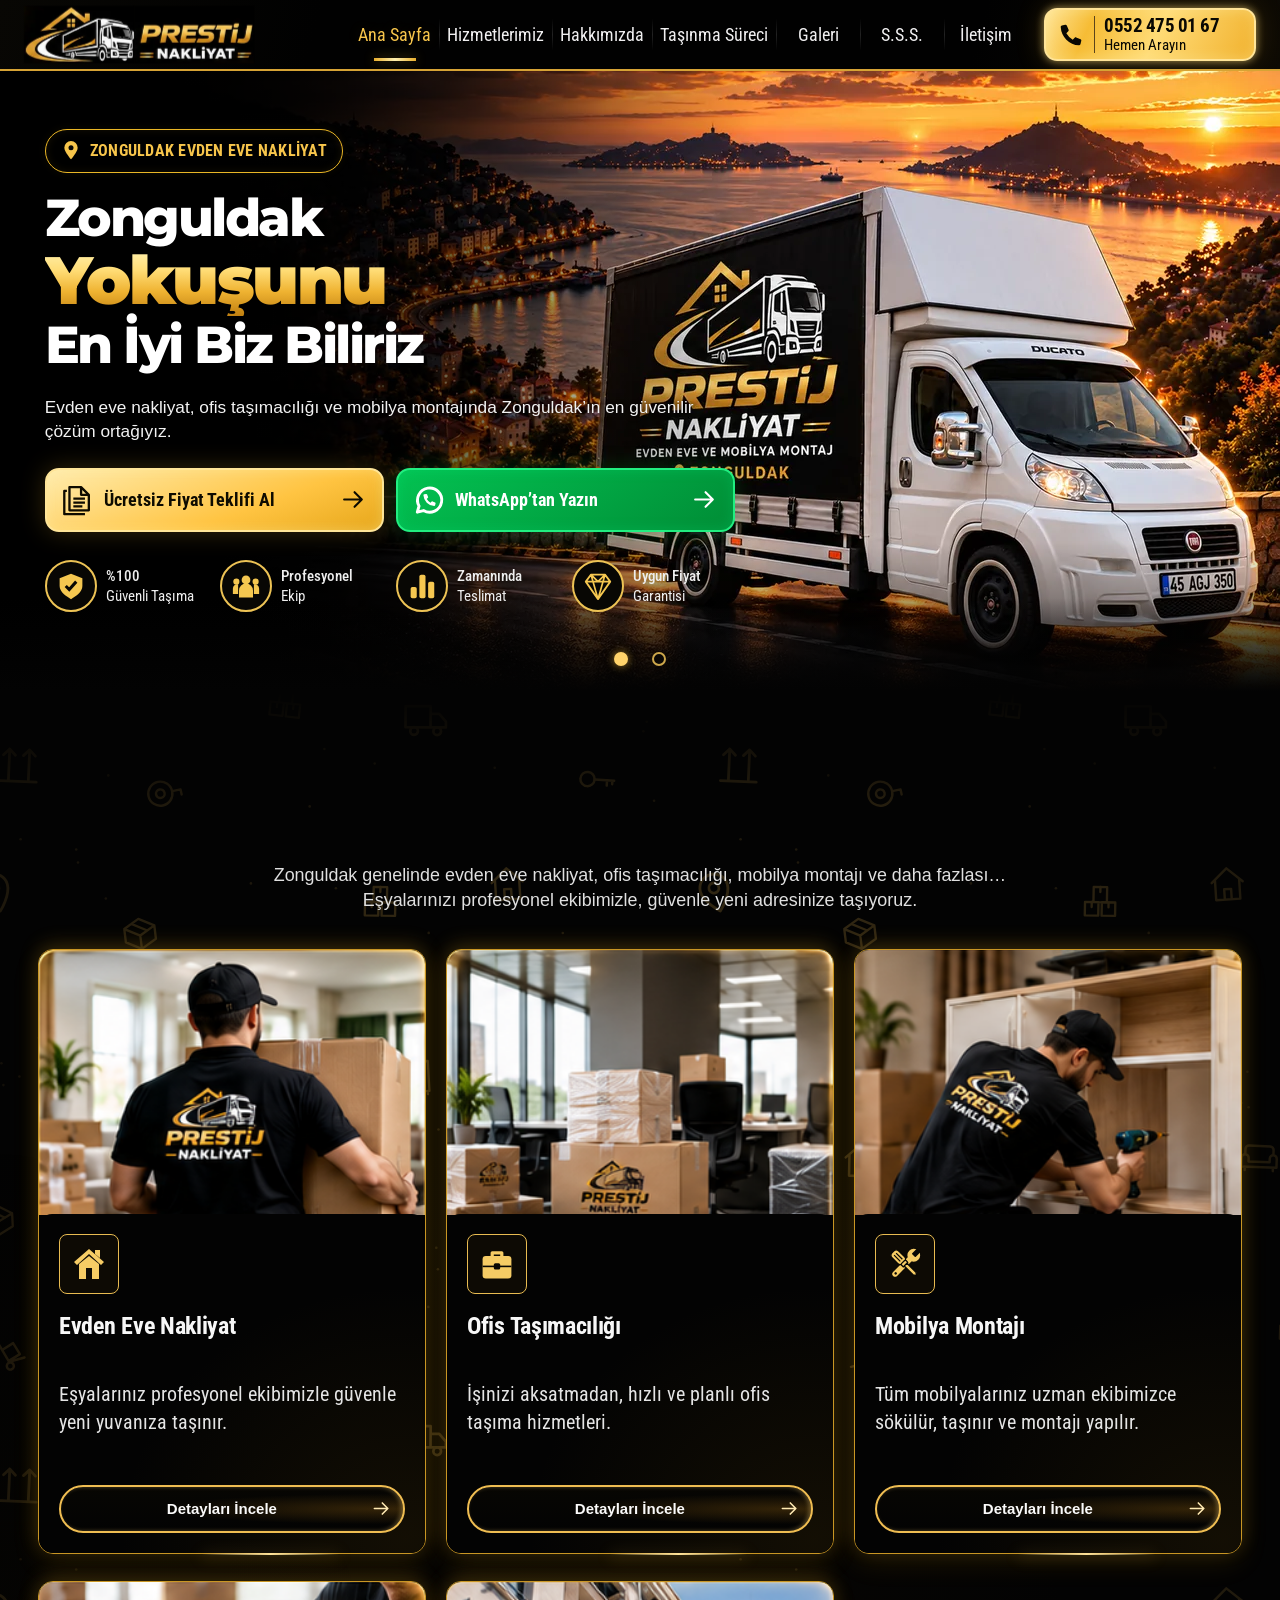
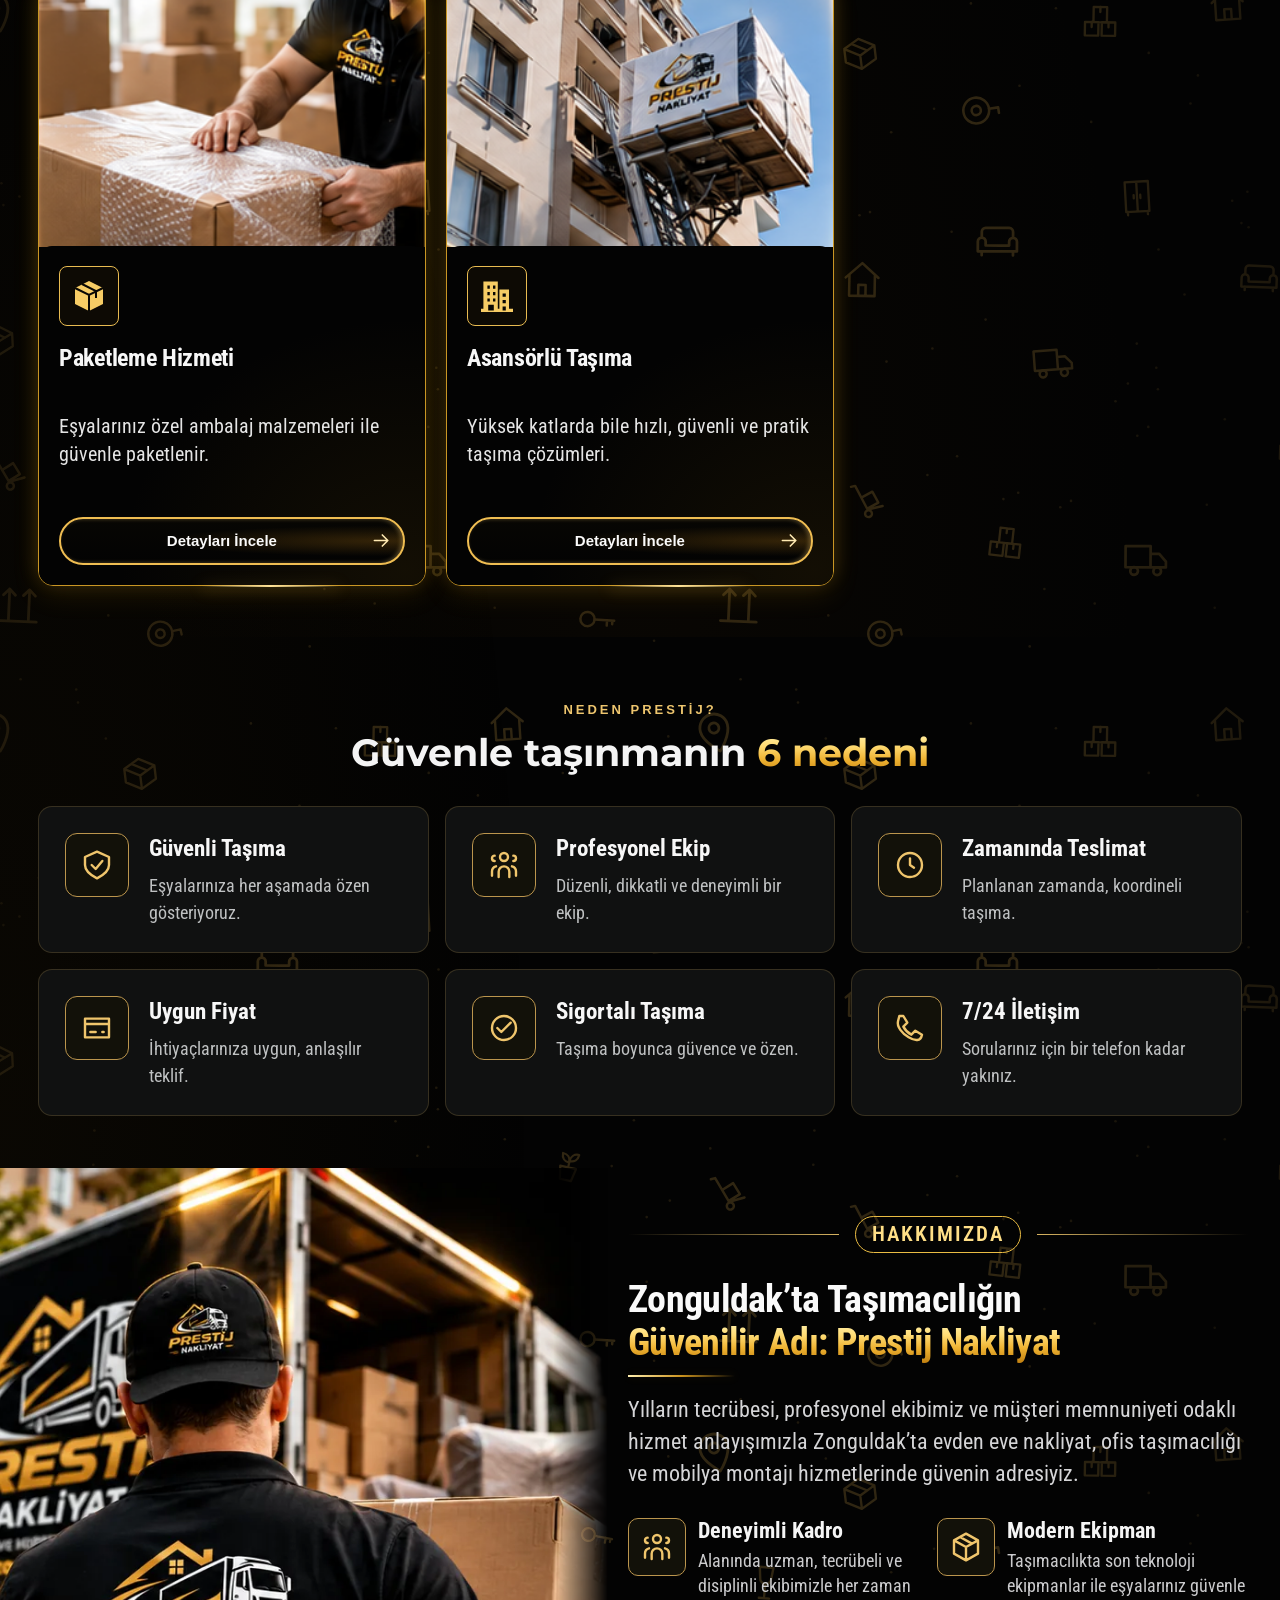
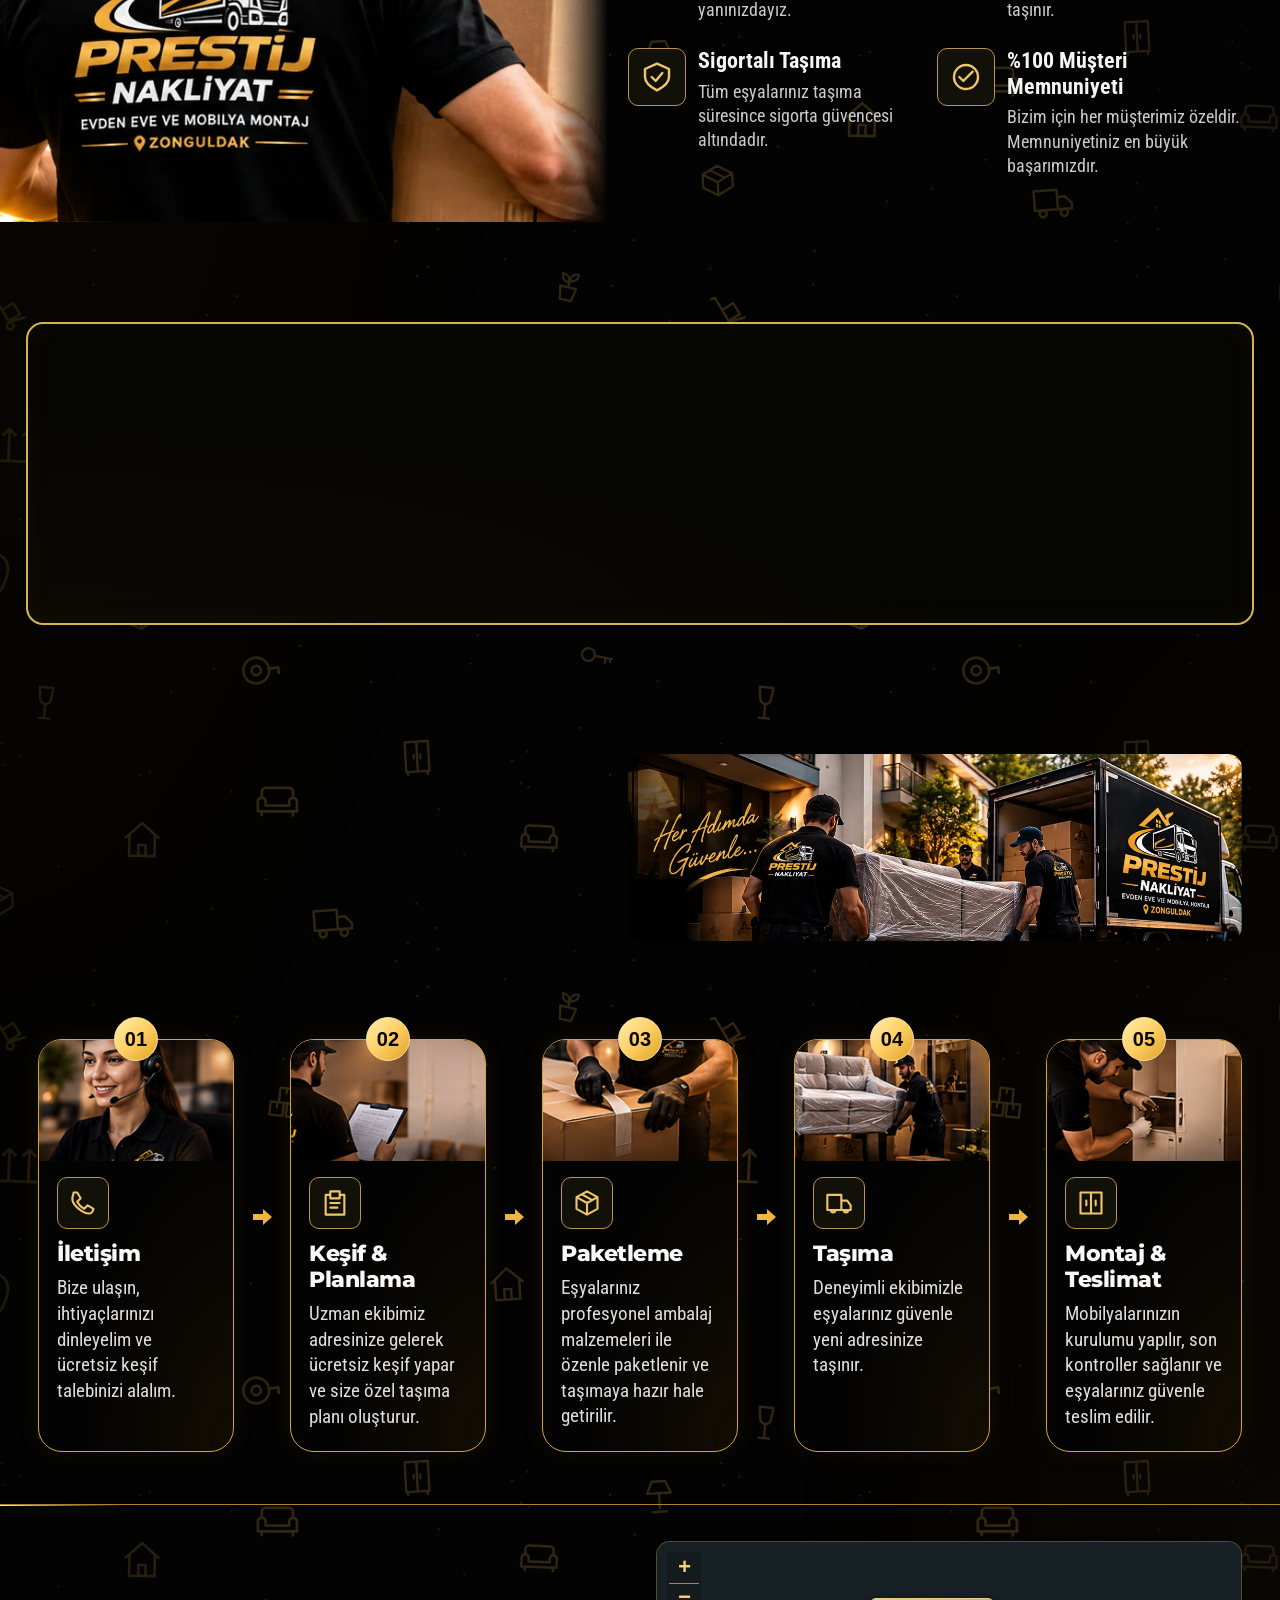
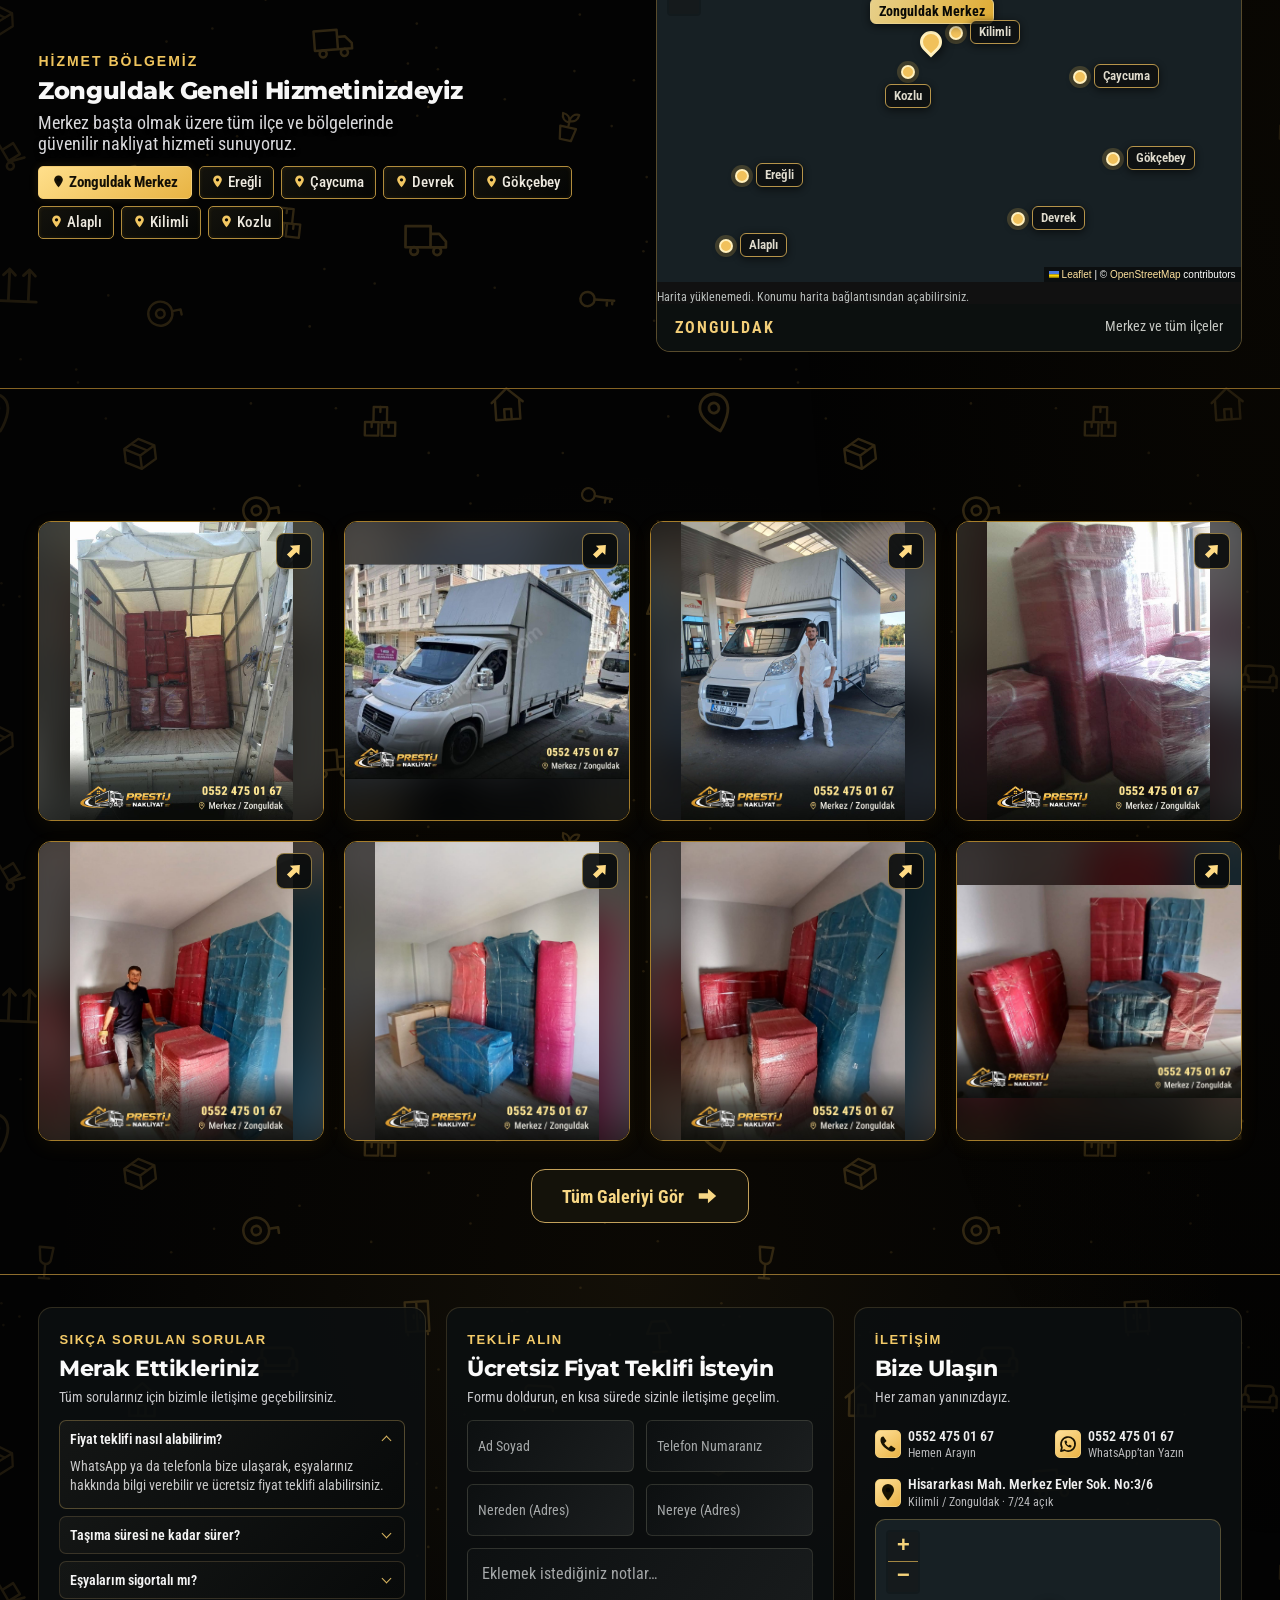
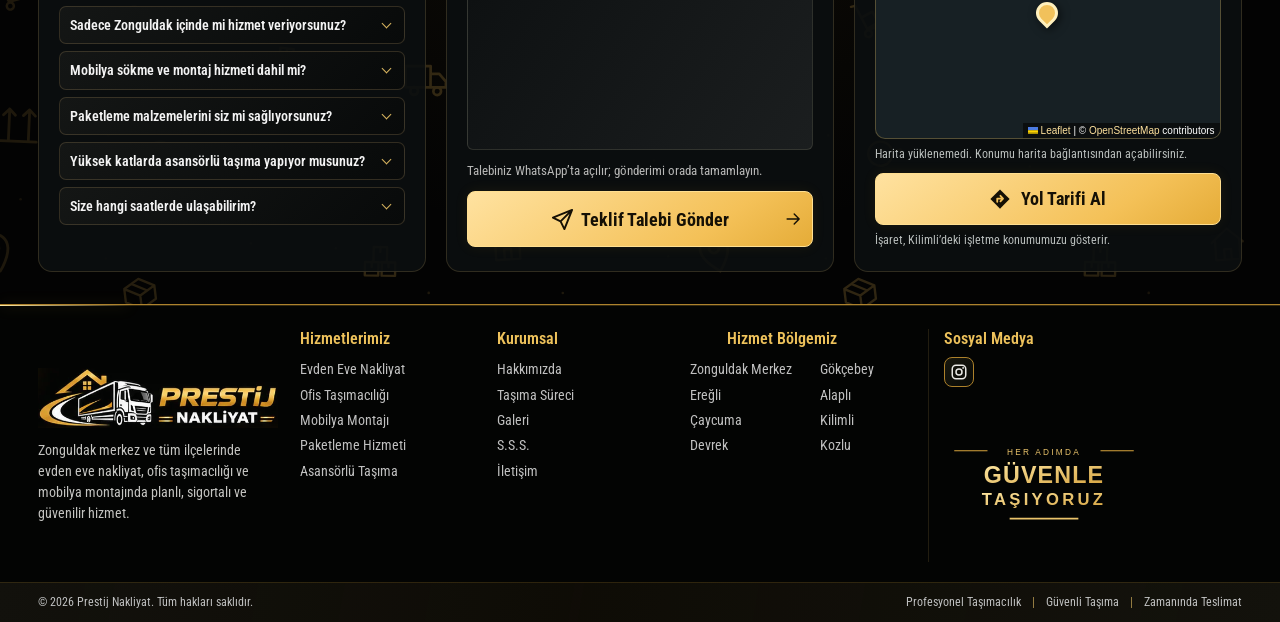
==== commit 8df334f8: "Link the footer Instagram icon to the business account Point the footer Instagram icon on every page" ====
--- a/index.html
+++ b/index.html
@@ -33,7 +33,7 @@
   <link rel="icon" href="assets/favicon-48x48.png?v=20260927-7" type="image/png" sizes="48x48">
   <link rel="icon" href="favicon.png?v=20260927-7" type="image/png" sizes="512x512">
   <link rel="apple-touch-icon" href="assets/apple-touch-icon.png?v=20260927-7" sizes="180x180">
-  <script type="application/ld+json">{"@context":"https://schema.org","@graph":[{"@type":"MovingCompany","@id":"https://prestijevdenevenakliyat.com/#firma","name":"Prestij Nakliyat","alternateName":["Prestij Evden Eve Nakliyat","Prestij Nakliyat Zonguldak"],"url":"https://prestijevdenevenakliyat.com/","logo":{"@type":"ImageObject","url":"https://prestijevdenevenakliyat.com/assets/logo.png","width":600,"height":600},"image":"https://prestijevdenevenakliyat.com/assets/og-image.jpg","description":"Zonguldak merkez ve tüm ilçelerinde evden eve nakliyat, ofis taşımacılığı, paketleme, mobilya montajı ve asansörlü taşıma hizmeti veren nakliyat firması.","slogan":"Her adımda güvenle taşıyoruz","telephone":"+90-552-475-01-67","address":{"@type":"PostalAddress","streetAddress":"Hisararkası Mah. Merkez Evler Sok. No:3/6","addressLocality":"Kilimli","addressRegion":"Zonguldak","addressCountry":"TR"},"hasMap":"https://maps.app.goo.gl/FkS2a55wqvdYeri78","openingHoursSpecification":[{"@type":"OpeningHoursSpecification","dayOfWeek":["Monday","Tuesday","Wednesday","Thursday","Friday","Saturday","Sunday"],"opens":"00:00","closes":"23:59"}],"areaServed":[{"@type":"AdministrativeArea","name":"Zonguldak"},{"@type":"City","name":"Karadeniz Ereğli, Zonguldak","url":"https://prestijevdenevenakliyat.com/eregli-evden-eve-nakliyat.html"},{"@type":"City","name":"Kozlu, Zonguldak","url":"https://prestijevdenevenakliyat.com/kozlu-evden-eve-nakliyat.html"},{"@type":"City","name":"Kilimli, Zonguldak","url":"https://prestijevdenevenakliyat.com/kilimli-evden-eve-nakliyat.html"},{"@type":"City","name":"Çaycuma, Zonguldak","url":"https://prestijevdenevenakliyat.com/caycuma-evden-eve-nakliyat.html"},{"@type":"City","name":"Devrek, Zonguldak","url":"https://prestijevdenevenakliyat.com/devrek-evden-eve-nakliyat.html"},{"@type":"City","name":"Gökçebey, Zonguldak","url":"https://prestijevdenevenakliyat.com/gokcebey-evden-eve-nakliyat.html"},{"@type":"City","name":"Alaplı, Zonguldak","url":"https://prestijevdenevenakliyat.com/alapli-evden-eve-nakliyat.html"}],"contactPoint":{"@type":"ContactPoint","telephone":"+90-552-475-01-67","contactType":"customer service","areaServed":"TR","availableLanguage":"Turkish","hoursAvailable":{"@type":"OpeningHoursSpecification","dayOfWeek":["Monday","Tuesday","Wednesday","Thursday","Friday","Saturday","Sunday"],"opens":"00:00","closes":"23:59"}},"knowsAbout":["Evden eve nakliyat","Ofis taşımacılığı","Mobilya montajı","Eşya paketleme","Asansörlü taşıma"],"hasOfferCatalog":{"@type":"OfferCatalog","name":"Nakliyat hizmetleri","itemListElement":[{"@type":"Offer","itemOffered":{"@type":"Service","name":"Evden Eve Nakliyat","description":"Eşyalarınız profesyonel ekibimizle güvenle yeni yuvanıza taşınır."}},{"@type":"Offer","itemOffered":{"@type":"Service","name":"Ofis Taşımacılığı","description":"İşinizi aksatmadan, hızlı ve planlı ofis taşıma hizmetleri."}},{"@type":"Offer","itemOffered":{"@type":"Service","name":"Mobilya Montajı","description":"Tüm mobilyalarınız uzman ekibimizce sökülür, taşınır ve montajı yapılır."}},{"@type":"Offer","itemOffered":{"@type":"Service","name":"Paketleme Hizmeti","description":"Eşyalarınız özel ambalaj malzemeleri ile güvenle paketlenir."}},{"@type":"Offer","itemOffered":{"@type":"Service","name":"Asansörlü Taşıma","description":"Yüksek katlarda bile hızlı, güvenli ve pratik taşıma çözümleri."}}]}},{"@type":"WebSite","@id":"https://prestijevdenevenakliyat.com/#site","url":"https://prestijevdenevenakliyat.com/","name":"Prestij Nakliyat","inLanguage":"tr-TR","publisher":{"@id":"https://prestijevdenevenakliyat.com/#firma"}},{"@type":"WebPage","@id":"https://prestijevdenevenakliyat.com/#sayfa","url":"https://prestijevdenevenakliyat.com/","name":"Zonguldak Evden Eve Nakliyat | Prestij Nakliyat","description":"Zonguldak evden eve nakliyat: Merkez, Ereğli, Çaycuma, Devrek, Alaplı, Kilimli, Kozlu ve Gökçebey’de paketlemeli, sigortalı, asansörlü taşıma. Ücretsiz keşif: 0552 475 01 67.","inLanguage":"tr-TR","isPartOf":{"@id":"https://prestijevdenevenakliyat.com/#site"},"about":{"@id":"https://prestijevdenevenakliyat.com/#firma"},"primaryImageOfPage":"https://prestijevdenevenakliyat.com/assets/og-image.jpg"},{"@type":"FAQPage","@id":"https://prestijevdenevenakliyat.com/#sss","mainEntity":[{"@type":"Question","name":"Fiyat teklifi nasıl alabilirim?","acceptedAnswer":{"@type":"Answer","text":"WhatsApp ya da telefonla bize ulaşarak, eşyalarınız hakkında bilgi verebilir ve ücretsiz fiyat teklifi alabilirsiniz."}},{"@type":"Question","name":"Taşıma süresi ne kadar sürer?","acceptedAnswer":{"@type":"Answer","text":"Taşıma süresi eşya miktarına, adresler arasındaki mesafeye ve bina koşullarına göre değişir. Keşif ve planlama sırasında size uygun taşıma takvimini birlikte belirleriz."}},{"@type":"Question","name":"Eşyalarım sigortalı mı?","acceptedAnswer":{"@type":"Answer","text":"Eşyalarınız taşıma süresince sigorta güvencesi altındadır. Taşınmadan önce sigorta kapsamı ve koşulları hakkında ekibimizden ayrıntılı bilgi alabilirsiniz."}},{"@type":"Question","name":"Sadece Zonguldak içinde mi hizmet veriyorsunuz?","acceptedAnswer":{"@type":"Answer","text":"Zonguldak genelindeki taşıma talepleriniz için hizmet veriyoruz. Farklı bir güzergâh planlıyorsanız uygunluk ve fiyat teklifi için bizimle iletişime geçebilirsiniz."}},{"@type":"Question","name":"Mobilya sökme ve montaj hizmeti dahil mi?","acceptedAnswer":{"@type":"Answer","text":"Mobilya sökme ve montaj hizmetimiz bulunmaktadır. Taşınacak mobilyaları paylaşarak teklifinize dahil edilecek işlemleri ekibimizle netleştirebilirsiniz."}},{"@type":"Question","name":"Paketleme malzemelerini siz mi sağlıyorsunuz?","acceptedAnswer":{"@type":"Answer","text":"Paketleme hizmetimizde eşyalarınız özel ambalaj malzemeleriyle korunarak paketlenir. Paketlenecek eşyaları ve hassas parçaları keşif sırasında birlikte belirleriz."}},{"@type":"Question","name":"Yüksek katlarda asansörlü taşıma yapıyor musunuz?","acceptedAnswer":{"@type":"Answer","text":"Yüksek katlar için asansörlü taşıma hizmetimiz bulunmaktadır. Adresinize uygunluğunu değerlendirebilmemiz için kat bilgisini ve bina çevresini bizimle paylaşmanız yeterlidir."}},{"@type":"Question","name":"Size hangi saatlerde ulaşabilirim?","acceptedAnswer":{"@type":"Answer","text":"Bize 7/24 telefonla veya WhatsApp üzerinden ulaşabilirsiniz. Talebinizi ilettiğinizde ekibimiz en kısa sürede sizinle iletişime geçer."}}]}]}</script>
+  <script type="application/ld+json">{"@context":"https://schema.org","@graph":[{"@type":"MovingCompany","@id":"https://prestijevdenevenakliyat.com/#firma","name":"Prestij Nakliyat","alternateName":["Prestij Evden Eve Nakliyat","Prestij Nakliyat Zonguldak"],"url":"https://prestijevdenevenakliyat.com/","logo":{"@type":"ImageObject","url":"https://prestijevdenevenakliyat.com/assets/logo.png","width":600,"height":600},"image":"https://prestijevdenevenakliyat.com/assets/og-image.jpg","description":"Zonguldak merkez ve tüm ilçelerinde evden eve nakliyat, ofis taşımacılığı, paketleme, mobilya montajı ve asansörlü taşıma hizmeti veren nakliyat firması.","slogan":"Her adımda güvenle taşıyoruz","telephone":"+90-552-475-01-67","address":{"@type":"PostalAddress","streetAddress":"Hisararkası Mah. Merkez Evler Sok. No:3/6","addressLocality":"Kilimli","addressRegion":"Zonguldak","addressCountry":"TR"},"hasMap":"https://maps.app.goo.gl/FkS2a55wqvdYeri78","sameAs":["https://www.instagram.com/ferhatackgz9/"],"openingHoursSpecification":[{"@type":"OpeningHoursSpecification","dayOfWeek":["Monday","Tuesday","Wednesday","Thursday","Friday","Saturday","Sunday"],"opens":"00:00","closes":"23:59"}],"areaServed":[{"@type":"AdministrativeArea","name":"Zonguldak"},{"@type":"City","name":"Karadeniz Ereğli, Zonguldak","url":"https://prestijevdenevenakliyat.com/eregli-evden-eve-nakliyat.html"},{"@type":"City","name":"Kozlu, Zonguldak","url":"https://prestijevdenevenakliyat.com/kozlu-evden-eve-nakliyat.html"},{"@type":"City","name":"Kilimli, Zonguldak","url":"https://prestijevdenevenakliyat.com/kilimli-evden-eve-nakliyat.html"},{"@type":"City","name":"Çaycuma, Zonguldak","url":"https://prestijevdenevenakliyat.com/caycuma-evden-eve-nakliyat.html"},{"@type":"City","name":"Devrek, Zonguldak","url":"https://prestijevdenevenakliyat.com/devrek-evden-eve-nakliyat.html"},{"@type":"City","name":"Gökçebey, Zonguldak","url":"https://prestijevdenevenakliyat.com/gokcebey-evden-eve-nakliyat.html"},{"@type":"City","name":"Alaplı, Zonguldak","url":"https://prestijevdenevenakliyat.com/alapli-evden-eve-nakliyat.html"}],"contactPoint":{"@type":"ContactPoint","telephone":"+90-552-475-01-67","contactType":"customer service","areaServed":"TR","availableLanguage":"Turkish","hoursAvailable":{"@type":"OpeningHoursSpecification","dayOfWeek":["Monday","Tuesday","Wednesday","Thursday","Friday","Saturday","Sunday"],"opens":"00:00","closes":"23:59"}},"knowsAbout":["Evden eve nakliyat","Ofis taşımacılığı","Mobilya montajı","Eşya paketleme","Asansörlü taşıma"],"hasOfferCatalog":{"@type":"OfferCatalog","name":"Nakliyat hizmetleri","itemListElement":[{"@type":"Offer","itemOffered":{"@type":"Service","name":"Evden Eve Nakliyat","description":"Eşyalarınız profesyonel ekibimizle güvenle yeni yuvanıza taşınır."}},{"@type":"Offer","itemOffered":{"@type":"Service","name":"Ofis Taşımacılığı","description":"İşinizi aksatmadan, hızlı ve planlı ofis taşıma hizmetleri."}},{"@type":"Offer","itemOffered":{"@type":"Service","name":"Mobilya Montajı","description":"Tüm mobilyalarınız uzman ekibimizce sökülür, taşınır ve montajı yapılır."}},{"@type":"Offer","itemOffered":{"@type":"Service","name":"Paketleme Hizmeti","description":"Eşyalarınız özel ambalaj malzemeleri ile güvenle paketlenir."}},{"@type":"Offer","itemOffered":{"@type":"Service","name":"Asansörlü Taşıma","description":"Yüksek katlarda bile hızlı, güvenli ve pratik taşıma çözümleri."}}]}},{"@type":"WebSite","@id":"https://prestijevdenevenakliyat.com/#site","url":"https://prestijevdenevenakliyat.com/","name":"Prestij Nakliyat","inLanguage":"tr-TR","publisher":{"@id":"https://prestijevdenevenakliyat.com/#firma"}},{"@type":"WebPage","@id":"https://prestijevdenevenakliyat.com/#sayfa","url":"https://prestijevdenevenakliyat.com/","name":"Zonguldak Evden Eve Nakliyat | Prestij Nakliyat","description":"Zonguldak evden eve nakliyat: Merkez, Ereğli, Çaycuma, Devrek, Alaplı, Kilimli, Kozlu ve Gökçebey’de paketlemeli, sigortalı, asansörlü taşıma. Ücretsiz keşif: 0552 475 01 67.","inLanguage":"tr-TR","isPartOf":{"@id":"https://prestijevdenevenakliyat.com/#site"},"about":{"@id":"https://prestijevdenevenakliyat.com/#firma"},"primaryImageOfPage":"https://prestijevdenevenakliyat.com/assets/og-image.jpg"},{"@type":"FAQPage","@id":"https://prestijevdenevenakliyat.com/#sss","mainEntity":[{"@type":"Question","name":"Fiyat teklifi nasıl alabilirim?","acceptedAnswer":{"@type":"Answer","text":"WhatsApp ya da telefonla bize ulaşarak, eşyalarınız hakkında bilgi verebilir ve ücretsiz fiyat teklifi alabilirsiniz."}},{"@type":"Question","name":"Taşıma süresi ne kadar sürer?","acceptedAnswer":{"@type":"Answer","text":"Taşıma süresi eşya miktarına, adresler arasındaki mesafeye ve bina koşullarına göre değişir. Keşif ve planlama sırasında size uygun taşıma takvimini birlikte belirleriz."}},{"@type":"Question","name":"Eşyalarım sigortalı mı?","acceptedAnswer":{"@type":"Answer","text":"Eşyalarınız taşıma süresince sigorta güvencesi altındadır. Taşınmadan önce sigorta kapsamı ve koşulları hakkında ekibimizden ayrıntılı bilgi alabilirsiniz."}},{"@type":"Question","name":"Sadece Zonguldak içinde mi hizmet veriyorsunuz?","acceptedAnswer":{"@type":"Answer","text":"Zonguldak genelindeki taşıma talepleriniz için hizmet veriyoruz. Farklı bir güzergâh planlıyorsanız uygunluk ve fiyat teklifi için bizimle iletişime geçebilirsiniz."}},{"@type":"Question","name":"Mobilya sökme ve montaj hizmeti dahil mi?","acceptedAnswer":{"@type":"Answer","text":"Mobilya sökme ve montaj hizmetimiz bulunmaktadır. Taşınacak mobilyaları paylaşarak teklifinize dahil edilecek işlemleri ekibimizle netleştirebilirsiniz."}},{"@type":"Question","name":"Paketleme malzemelerini siz mi sağlıyorsunuz?","acceptedAnswer":{"@type":"Answer","text":"Paketleme hizmetimizde eşyalarınız özel ambalaj malzemeleriyle korunarak paketlenir. Paketlenecek eşyaları ve hassas parçaları keşif sırasında birlikte belirleriz."}},{"@type":"Question","name":"Yüksek katlarda asansörlü taşıma yapıyor musunuz?","acceptedAnswer":{"@type":"Answer","text":"Yüksek katlar için asansörlü taşıma hizmetimiz bulunmaktadır. Adresinize uygunluğunu değerlendirebilmemiz için kat bilgisini ve bina çevresini bizimle paylaşmanız yeterlidir."}},{"@type":"Question","name":"Size hangi saatlerde ulaşabilirim?","acceptedAnswer":{"@type":"Answer","text":"Bize 7/24 telefonla veya WhatsApp üzerinden ulaşabilirsiniz. Talebinizi ilettiğinizde ekibimiz en kısa sürede sizinle iletişime geçer."}}]}]}</script>
   <!-- seo:end -->
   <link rel="preload" href="assets/fonts/roboto-condensed-variable.woff2" as="font" type="font/woff2" crossorigin>
   <link rel="preload" href="assets/fonts/montserrat-variable.woff2" as="font" type="font/woff2" crossorigin>
@@ -454,7 +454,7 @@
         <div class="footer-group">
           <h2>Sosyal Medya</h2>
           <div class="footer-socials" aria-label="Sosyal medya">
-            <a class="footer-social-icon" href="https://instagram.com" target="_blank" rel="noopener noreferrer" aria-label="Instagram (yeni sekme)"><svg viewBox="0 0 24 24" aria-hidden="true"><rect x="3" y="3" width="18" height="18" rx="5" fill="none" stroke="currentColor" stroke-width="2"/><circle cx="12" cy="12" r="4" fill="none" stroke="currentColor" stroke-width="2"/><circle cx="17.5" cy="6.5" r="1.2" fill="currentColor"/></svg></a>
+            <a class="footer-social-icon" href="https://www.instagram.com/ferhatackgz9/" target="_blank" rel="noopener noreferrer" aria-label="Prestij Nakliyat Instagram hesabı (yeni sekme)"><svg viewBox="0 0 24 24" aria-hidden="true"><rect x="3" y="3" width="18" height="18" rx="5" fill="none" stroke="currentColor" stroke-width="2"/><circle cx="12" cy="12" r="4" fill="none" stroke="currentColor" stroke-width="2"/><circle cx="17.5" cy="6.5" r="1.2" fill="currentColor"/></svg></a>
           </div>
         </div>
         <img class="footer-signature" src="assets/footer-signature.svg?v=2" width="360" height="160" alt="Her adımda güvenle taşıyoruz">
